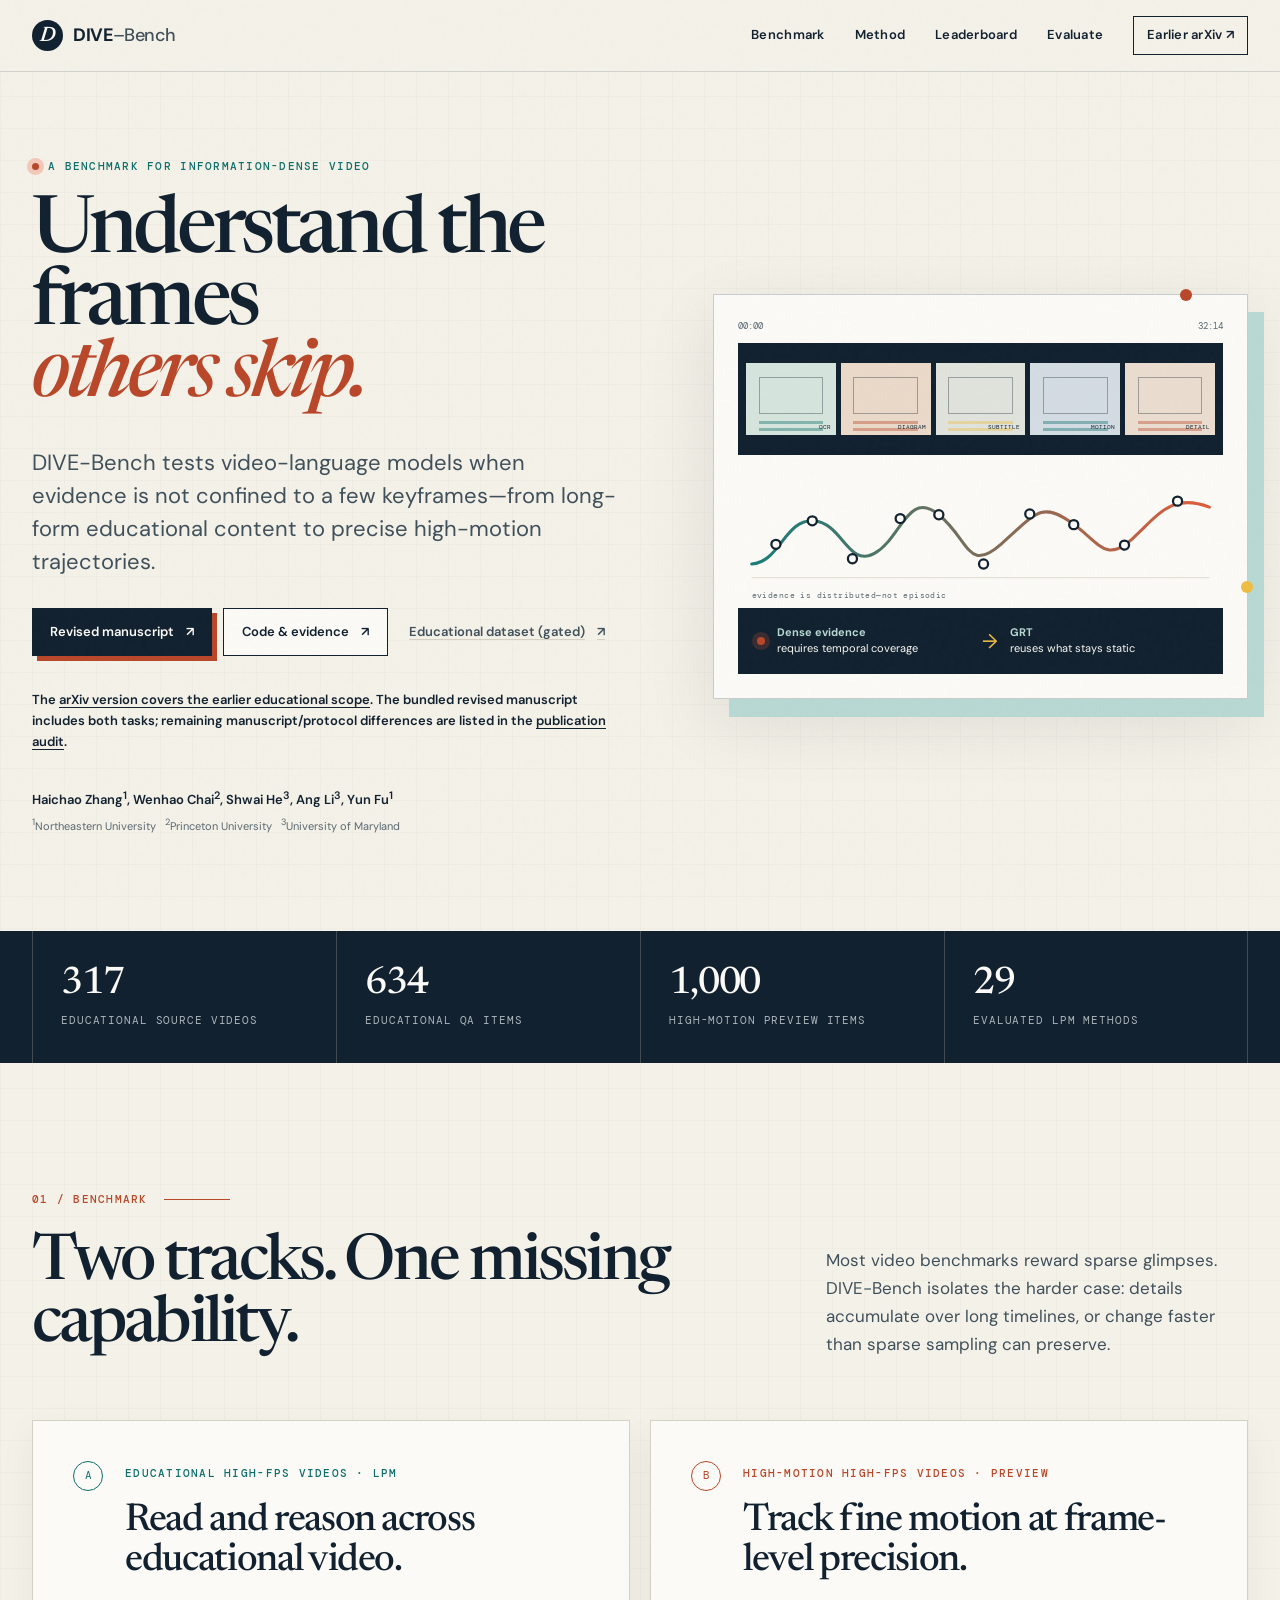
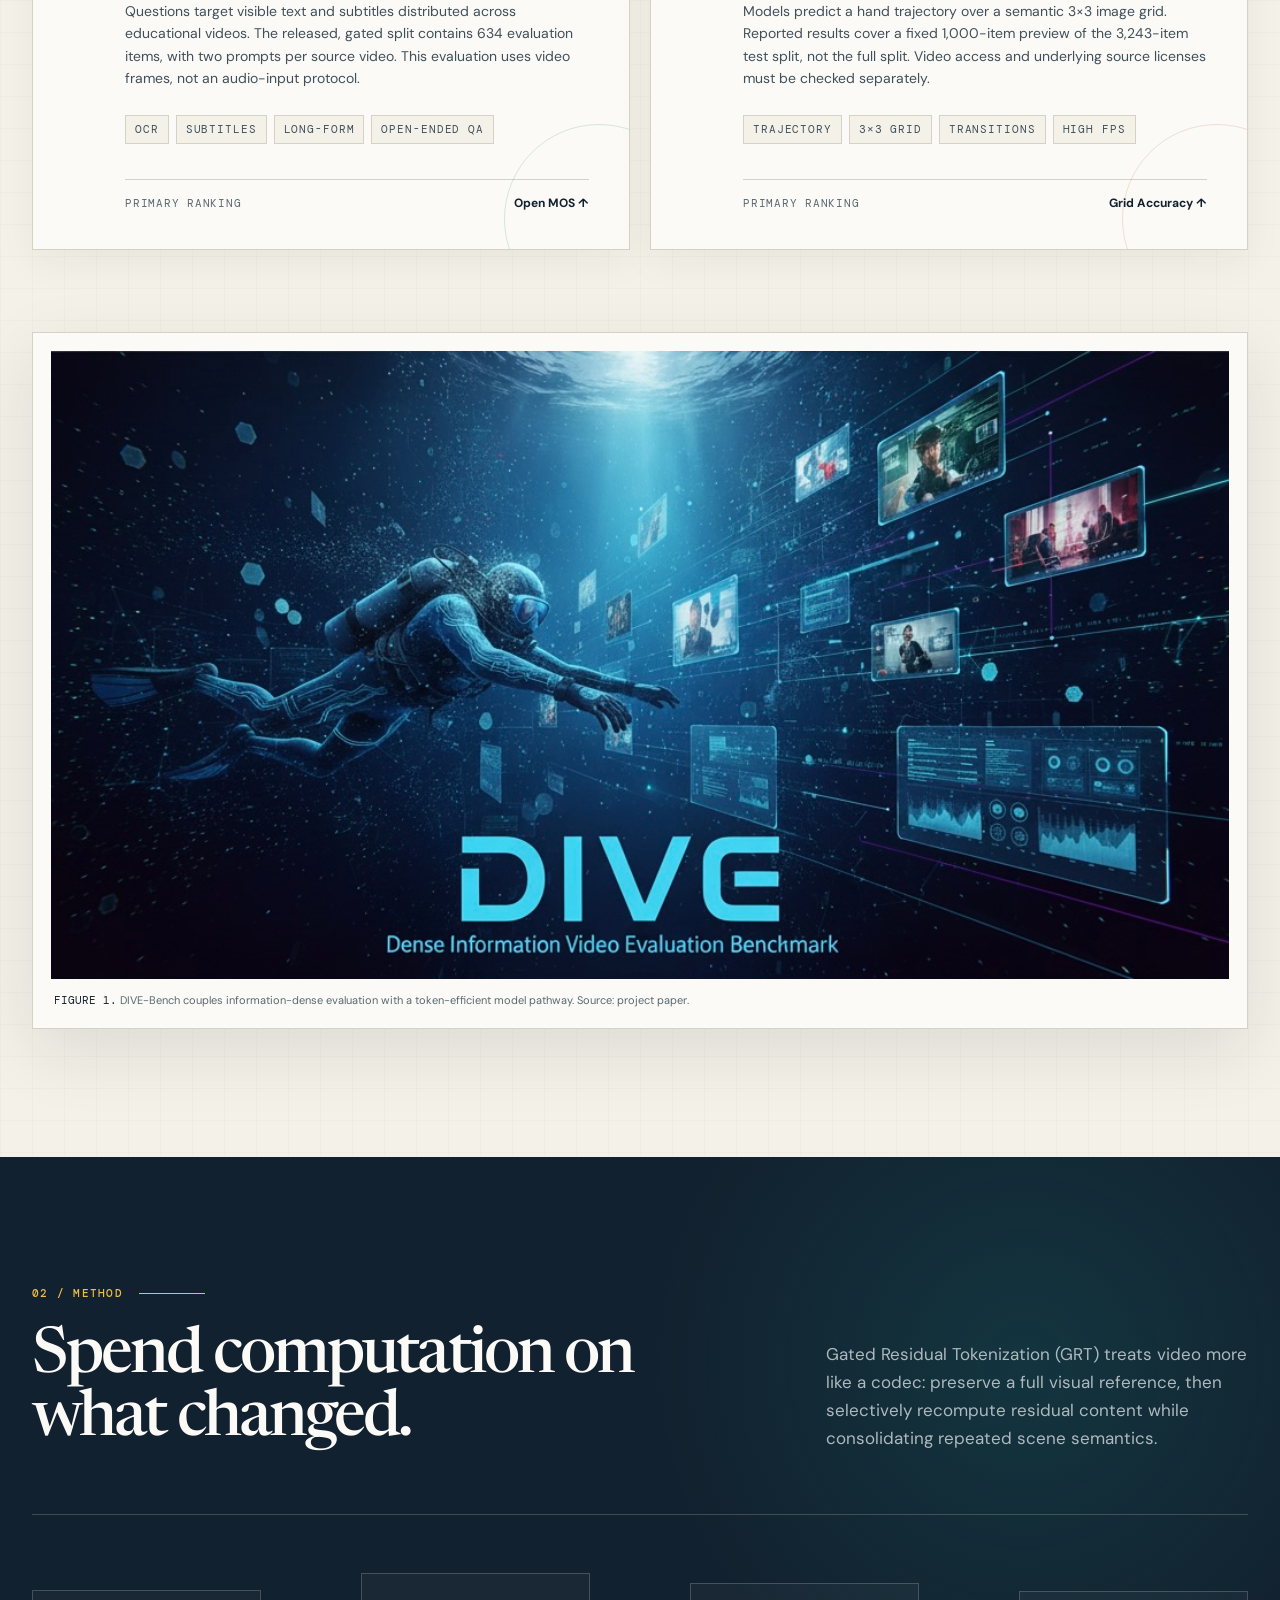
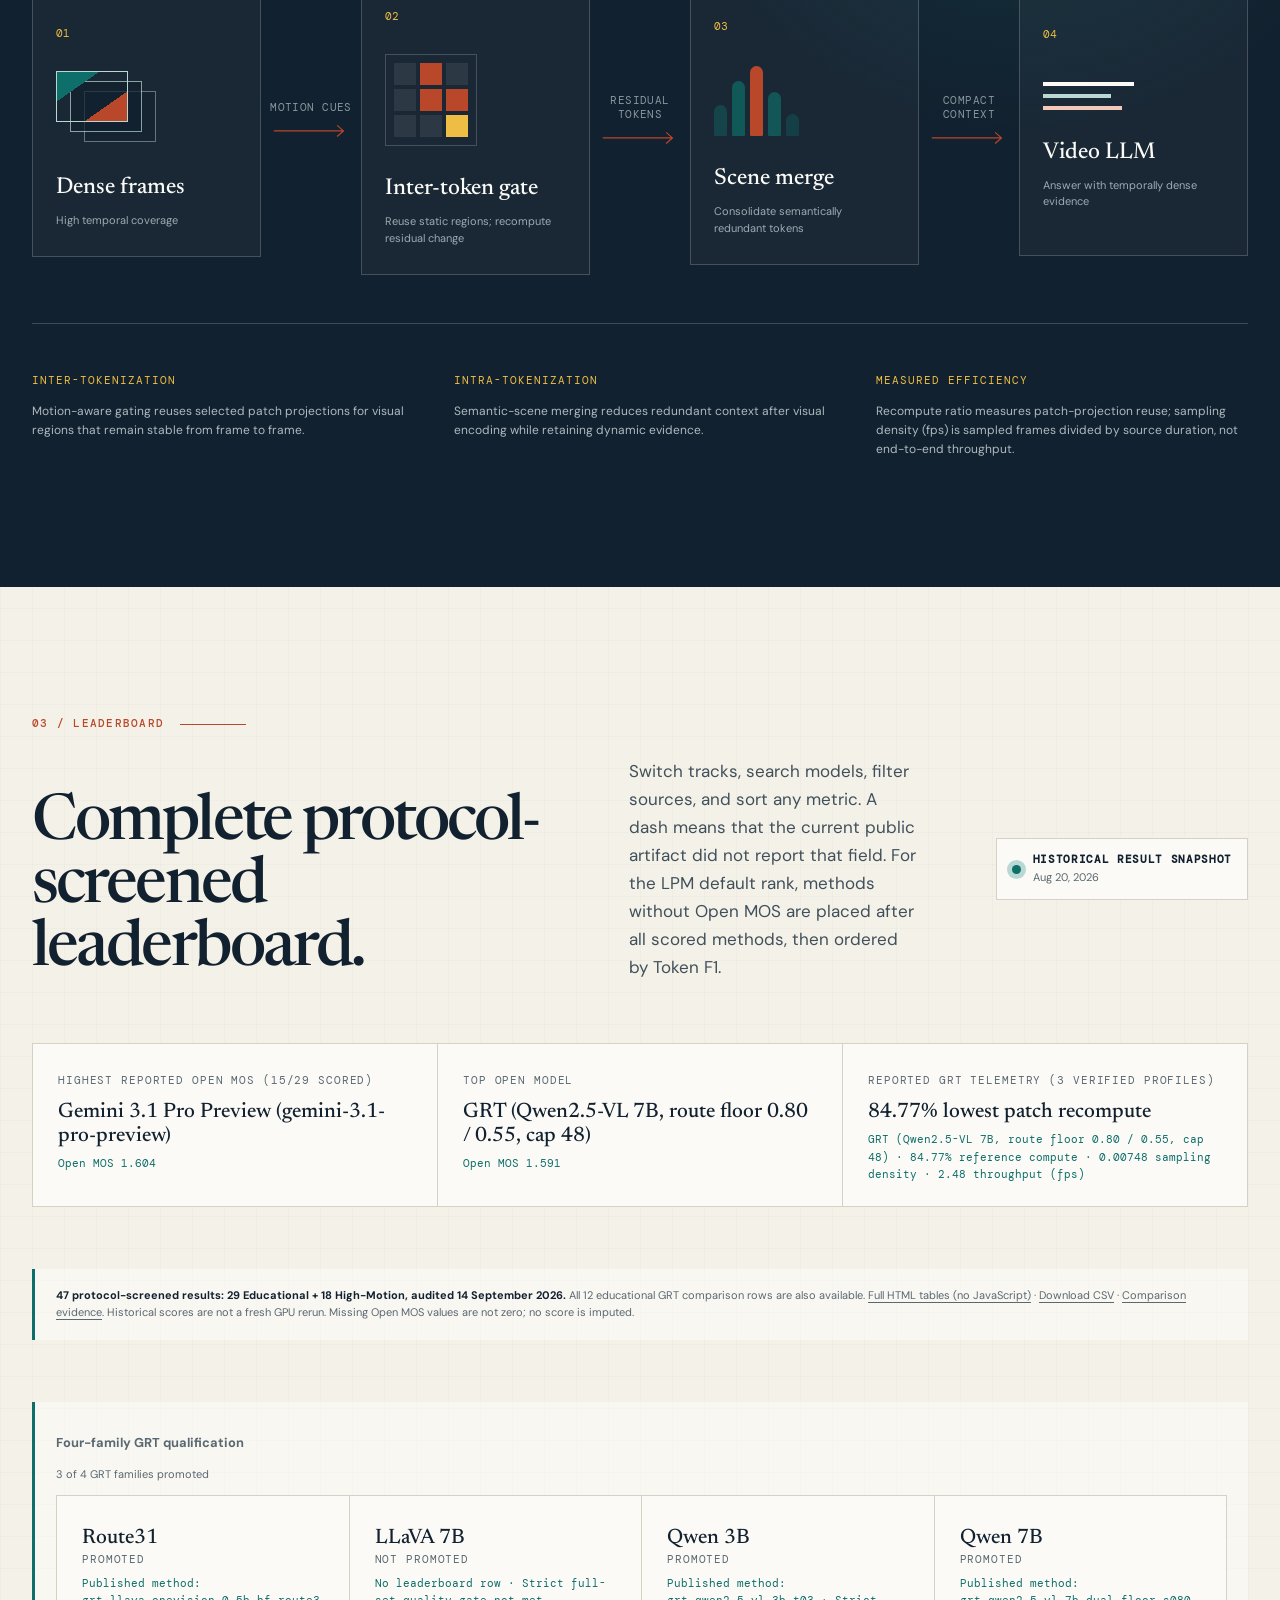
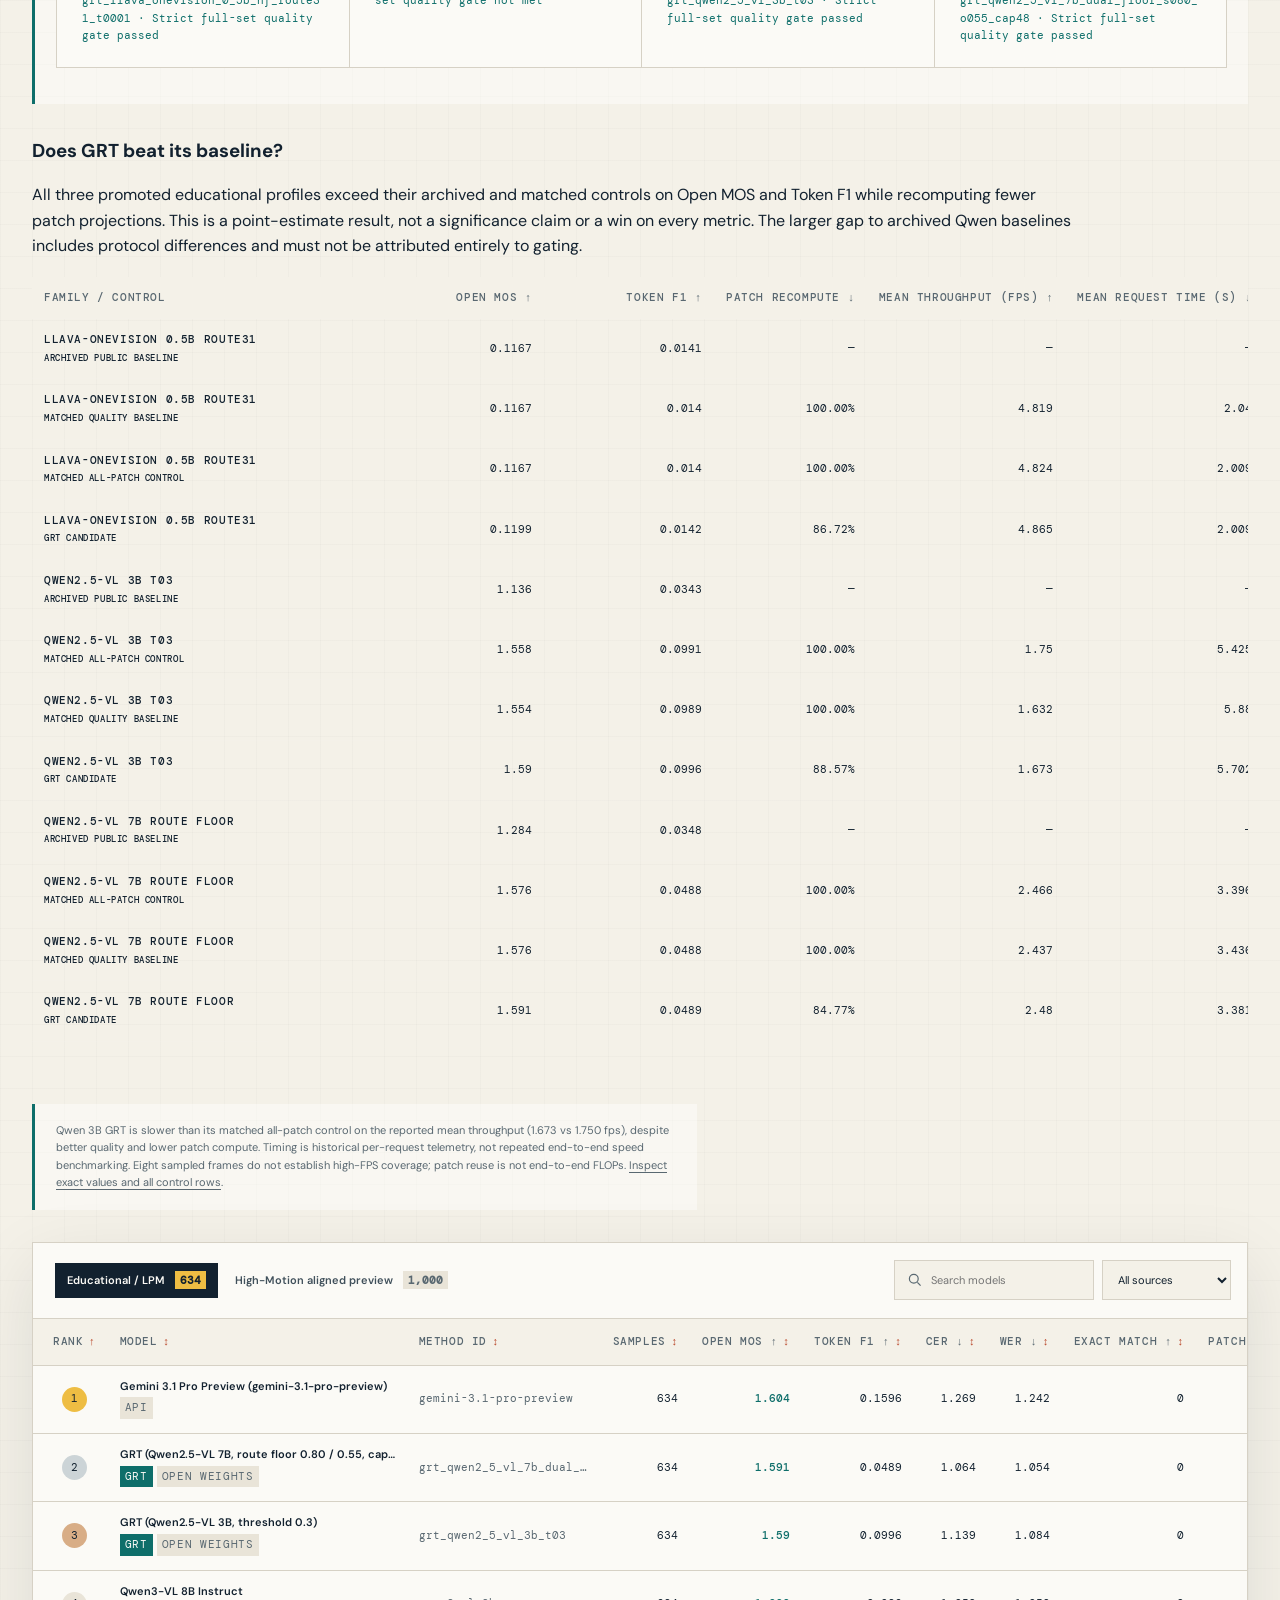
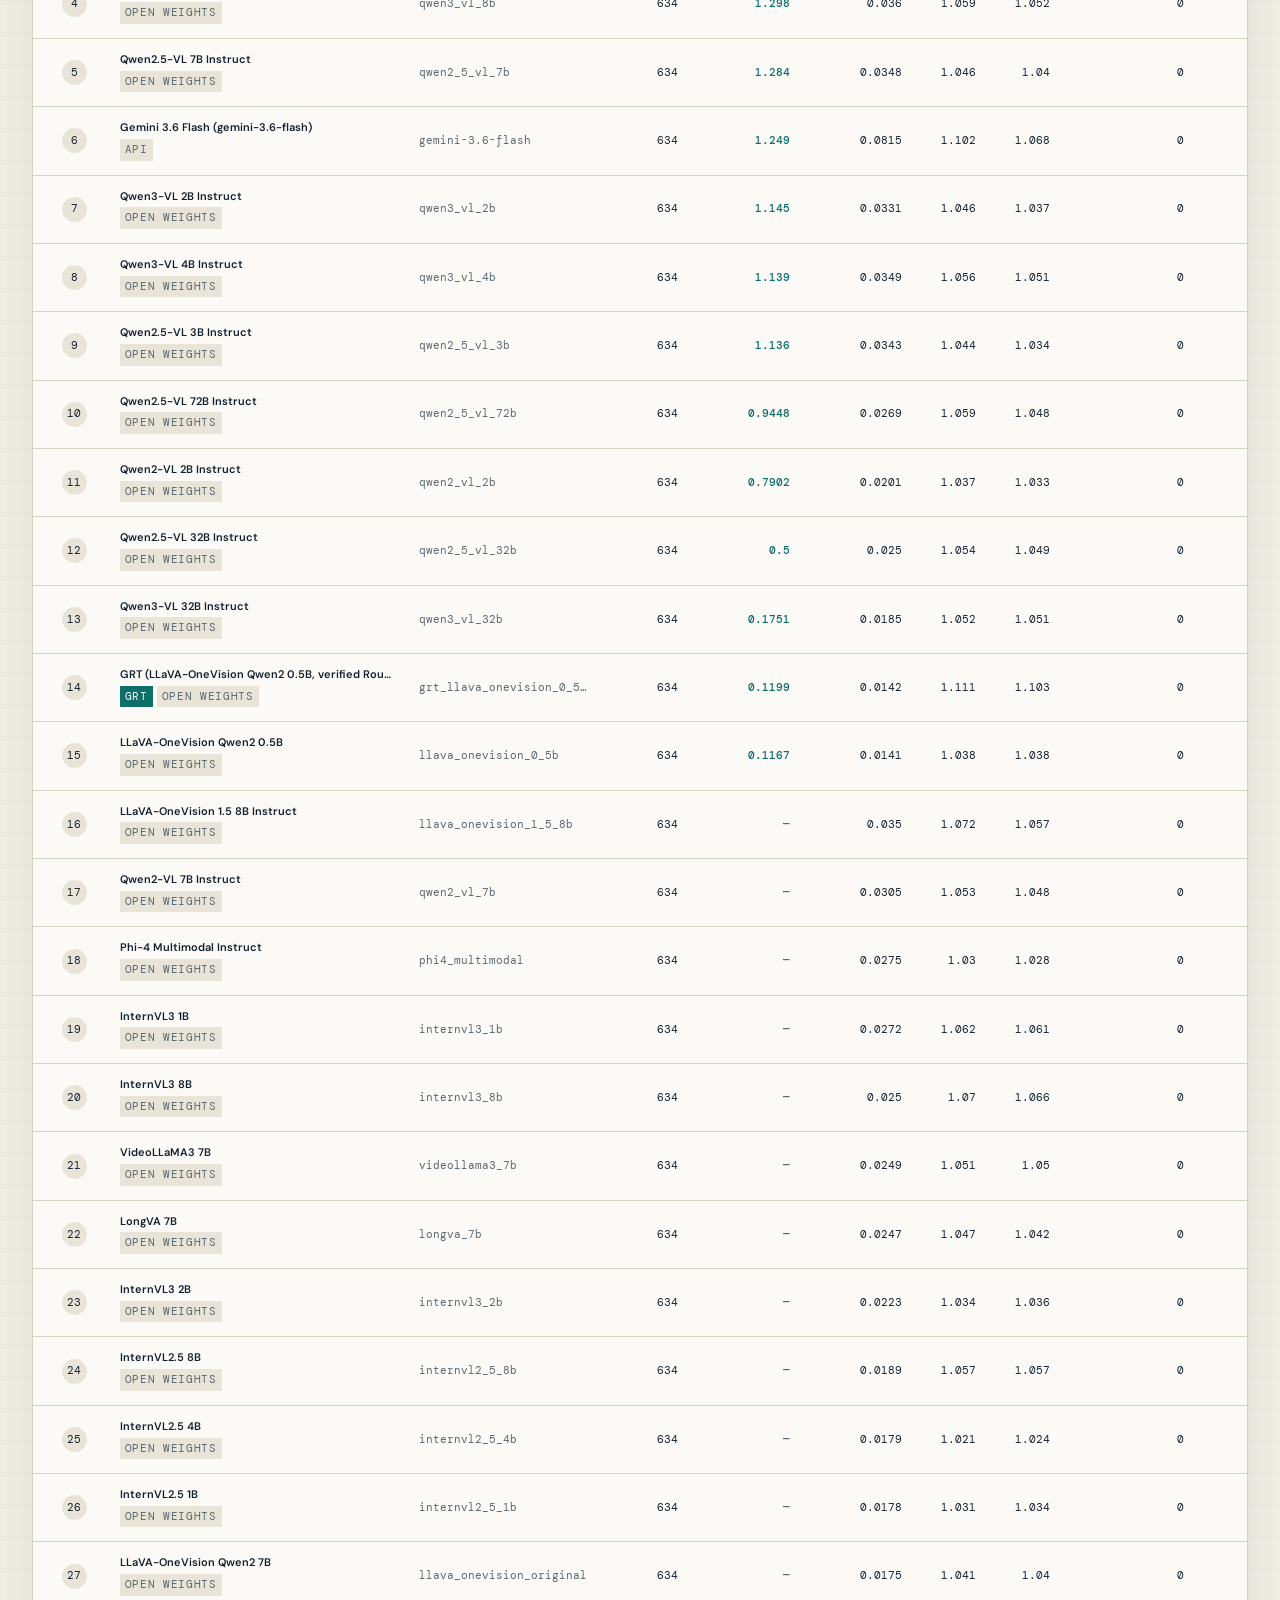
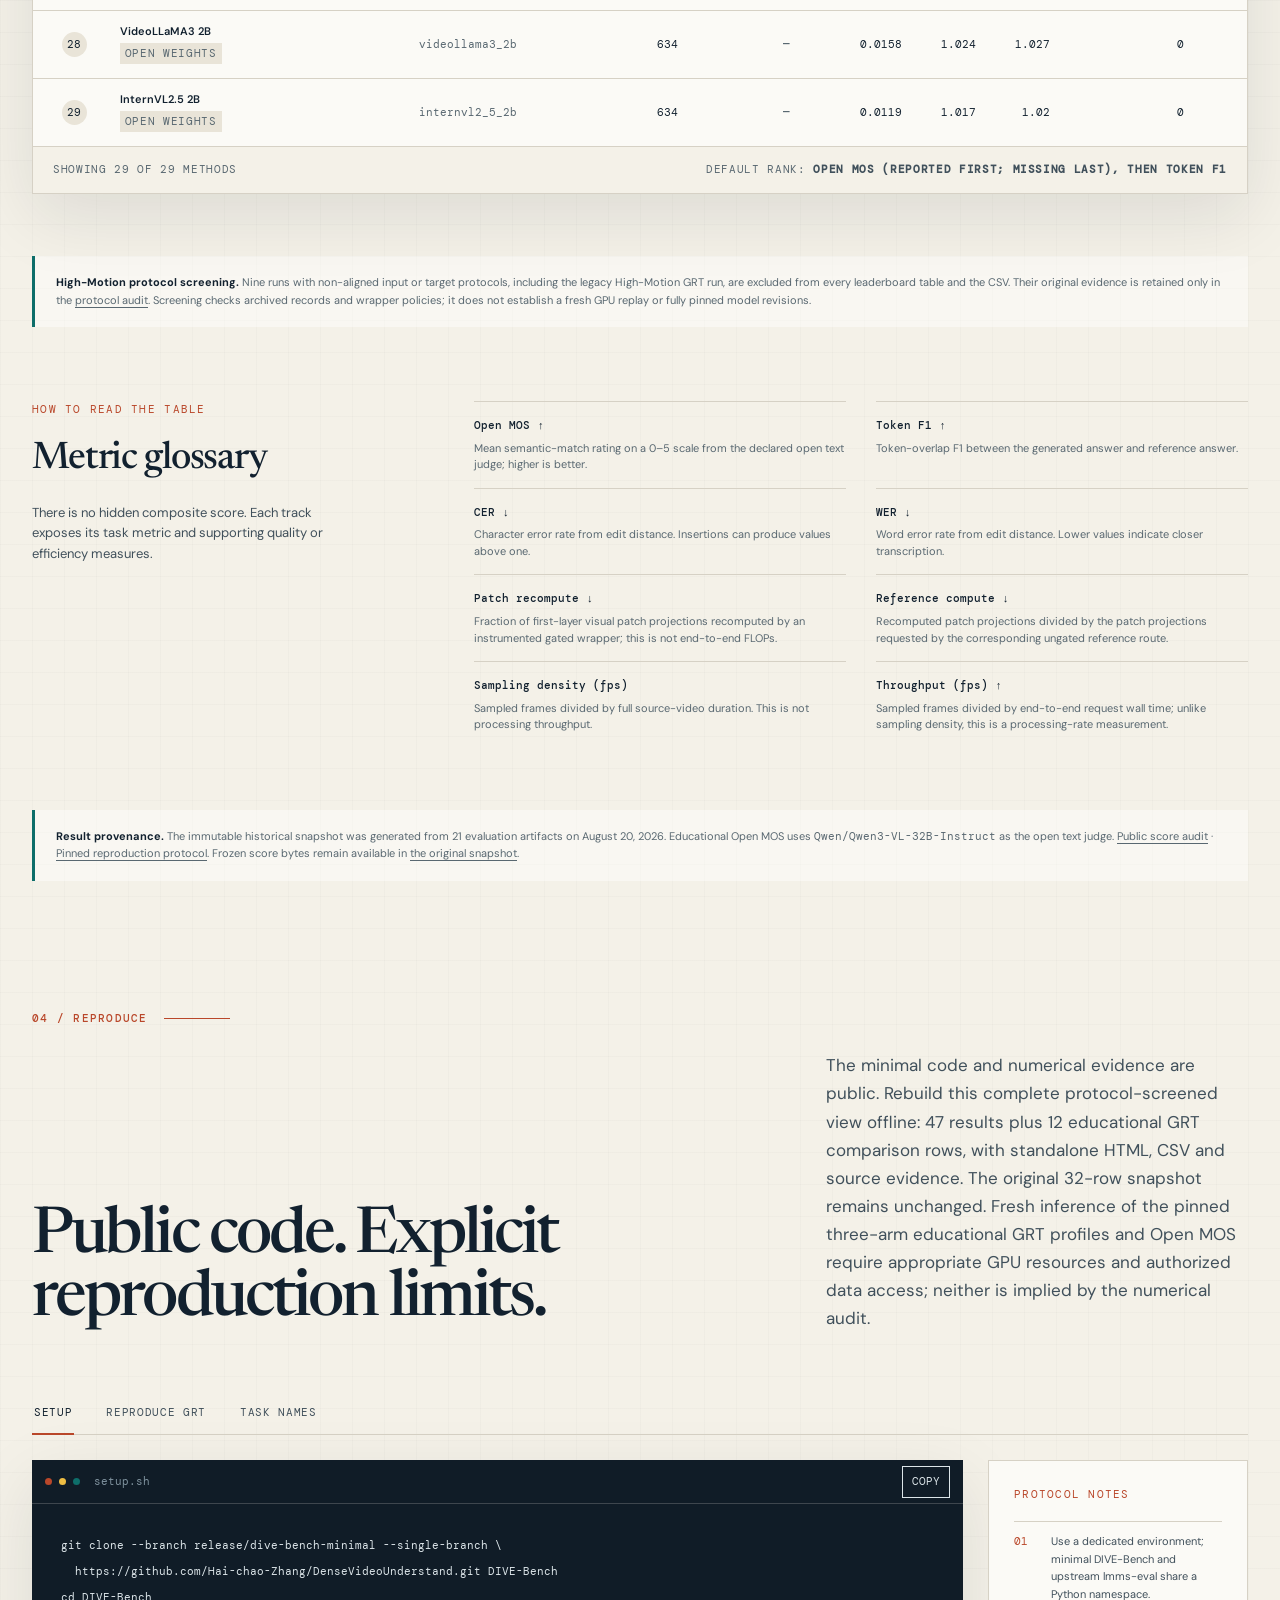
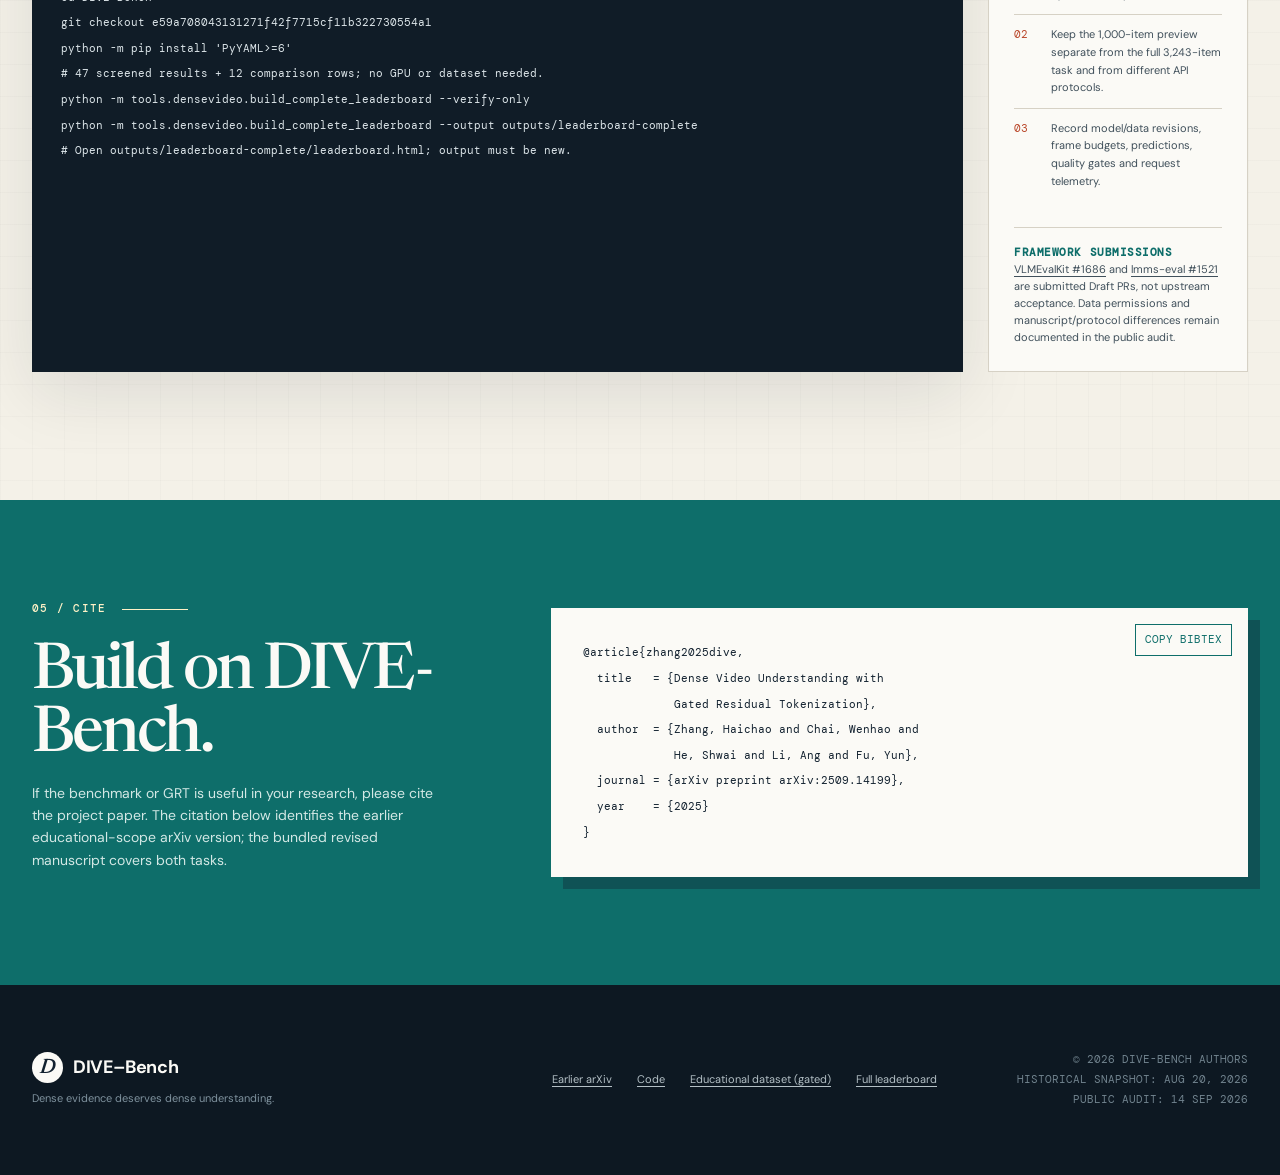
==== index.html @ 269e1c68 "Pin public setup instructions to the MOS status fix" ====
<!DOCTYPE html>
<html lang="en">
<head>
  <meta charset="utf-8">
  <meta name="viewport" content="width=device-width, initial-scale=1">
  <title>DIVE-Bench — Codec-Style High-FPS Video Understanding</title>
  <meta name="description" content="DIVE-Bench evaluates dense educational and high-motion video understanding. Explore the benchmark, Gated Residual Tokenization, and public leaderboards.">
  <meta name="theme-color" content="#f4f1e8">
  <meta property="og:title" content="DIVE-Bench — Dense Video Understanding">
  <meta property="og:description" content="Two complementary tracks for dense, high-FPS video reasoning, with an inspectable public result snapshot.">
  <meta property="og:type" content="website">
  <meta property="og:url" content="https://www.zhanghaichao.xyz/DenseVideoUnderstand/">
  <meta property="og:image" content="https://www.zhanghaichao.xyz/DenseVideoUnderstand/assets/DIVE.jpeg">
  <link rel="canonical" href="https://www.zhanghaichao.xyz/DenseVideoUnderstand/">
  <link rel="preconnect" href="https://fonts.googleapis.com">
  <link rel="preconnect" href="https://fonts.gstatic.com" crossorigin>
  <link href="https://fonts.googleapis.com/css2?family=DM+Mono:wght@400;500&amp;family=DM+Sans:wght@400;500;600;700&amp;family=Newsreader:opsz,wght@6..72,500;6..72,600&amp;display=swap" rel="stylesheet">
  <link rel="icon" href="data:image/svg+xml,%3Csvg xmlns='http://www.w3.org/2000/svg' viewBox='0 0 100 100'%3E%3Crect rx='20' width='100' height='100' fill='%2312212f'/%3E%3Cpath d='M20 64V29h25c20 0 33 12 33 35S65 91 45 91H20V64zm18 11h7c10 0 15-3 15-13 0-12-6-17-16-17h-6v30z' fill='%23f4f1e8'/%3E%3Ccircle cx='78' cy='23' r='9' fill='%23df5d3b'/%3E%3C/svg%3E">
  <link rel="stylesheet" href="styles.css?v=20260914-mos-status">
</head>
<body>
  <a class="skip-link" href="#main-content">Skip to content</a>

  <header class="site-header" id="top">
    <a class="brand" href="#top" aria-label="DIVE-Bench home">
      <span class="brand-mark" aria-hidden="true">D</span>
      <span>DIVE<span class="brand-light">–Bench</span></span>
    </a>
    <button class="nav-toggle" type="button" aria-expanded="false" aria-controls="site-nav">
      <span class="sr-only">Toggle navigation</span>
      <span></span><span></span>
    </button>
    <nav class="site-nav" id="site-nav" aria-label="Primary navigation">
      <a href="#benchmark">Benchmark</a>
      <a href="#method">Method</a>
      <a href="#leaderboard">Leaderboard</a>
      <a href="#evaluate">Evaluate</a>
      <a class="nav-paper" href="https://arxiv.org/abs/2509.14199" title="Earlier educational-scope arXiv version">Earlier arXiv <span aria-hidden="true">↗</span></a>
    </nav>
  </header>

  <main id="main-content">
    <section class="hero section-shell" aria-labelledby="hero-title">
      <div class="hero-copy reveal">
        <div class="eyebrow"><span class="eyebrow-dot"></span> A benchmark for information-dense video</div>
        <h1 id="hero-title">Understand the frames<br><em>others skip.</em></h1>
        <p class="hero-lead">DIVE-Bench tests video-language models when evidence is not confined to a few keyframes—from long-form educational content to precise high-motion trajectories.</p>
        <div class="hero-actions" role="group" aria-label="Project resources">
          <a class="button button-primary" href="https://github.com/Hai-chao-Zhang/DenseVideoUnderstand/blob/2a79fcce2707b1eb74648a5ed135c469b17eb4e1/paper/ECCV_Dense_Video_Understanding.pdf">Revised manuscript <span aria-hidden="true">↗</span></a>
          <a class="button button-secondary" href="https://github.com/Hai-chao-Zhang/DenseVideoUnderstand/tree/release/dive-bench-minimal">Code &amp; evidence <span aria-hidden="true">↗</span></a>
          <a class="button button-text" href="https://huggingface.co/datasets/haichaozhang/DenseVideoEvaluation">Educational dataset (gated) <span aria-hidden="true">↗</span></a>
        </div>
        <p class="hero-meta">The <a href="https://arxiv.org/abs/2509.14199">arXiv version covers the earlier educational scope</a>. The bundled revised manuscript includes both tasks; remaining manuscript/protocol differences are listed in the <a href="https://github.com/Hai-chao-Zhang/DenseVideoUnderstand/blob/release/dive-bench-minimal/docs/PUBLICATION_AUDIT.md">publication audit</a>.</p>
        <p class="hero-meta">Haichao Zhang<sup>1</sup>, Wenhao Chai<sup>2</sup>, Shwai He<sup>3</sup>, Ang Li<sup>3</sup>, Yun Fu<sup>1</sup></p>
        <p class="affiliations"><sup>1</sup>Northeastern University &nbsp; <sup>2</sup>Princeton University &nbsp; <sup>3</sup>University of Maryland</p>
      </div>

      <div class="hero-visual reveal" role="group" aria-label="Dense video sampling illustration">
        <div class="visual-label"><span>00:00</span><span>32:14</span></div>
        <div class="filmstrip" aria-hidden="true">
          <div class="frame frame-a"><span>OCR</span></div>
          <div class="frame frame-b"><span>diagram</span></div>
          <div class="frame frame-c"><span>subtitle</span></div>
          <div class="frame frame-d"><span>motion</span></div>
          <div class="frame frame-e"><span>detail</span></div>
        </div>
        <svg class="sampling-curve" viewBox="0 0 640 190" role="img" aria-labelledby="curve-title curve-desc">
          <title id="curve-title">Dense evidence over time</title>
          <desc id="curve-desc">A signal varies across a long timeline, with sampling markers retaining evidence throughout the video.</desc>
          <defs>
            <linearGradient id="signal" x1="0" y1="0" x2="1" y2="0">
              <stop offset="0" stop-color="#177d78"/>
              <stop offset="1" stop-color="#df5d3b"/>
            </linearGradient>
          </defs>
          <line x1="18" y1="150" x2="622" y2="150" class="curve-axis"/>
          <path d="M18 132 C55 130 62 72 100 75 S145 137 180 118 S224 33 265 67 S303 145 348 105 S400 50 438 76 S484 132 520 99 S572 38 622 57" class="curve-line"/>
          <g class="sample-points">
            <circle cx="50" cy="106" r="6"/><circle cx="98" cy="75" r="6"/><circle cx="151" cy="125" r="6"/><circle cx="214" cy="72" r="6"/><circle cx="265" cy="67" r="6"/><circle cx="324" cy="132" r="6"/><circle cx="385" cy="66" r="6"/><circle cx="443" cy="80" r="6"/><circle cx="510" cy="107" r="6"/><circle cx="580" cy="49" r="6"/>
          </g>
          <text x="18" y="177">evidence is distributed—not episodic</text>
        </svg>
        <div class="visual-note">
          <span class="pulse" aria-hidden="true"></span>
          <span><strong>Dense evidence</strong><br>requires temporal coverage</span>
          <span class="visual-arrow" aria-hidden="true">→</span>
          <span><strong>GRT</strong><br>reuses what stays static</span>
        </div>
      </div>
    </section>

    <section class="stat-band" aria-label="Benchmark at a glance">
      <div class="stat-band-inner">
        <div class="stat"><strong>317</strong><span>educational source videos</span></div>
        <div class="stat"><strong>634</strong><span>educational QA items</span></div>
        <div class="stat"><strong>1,000</strong><span>high-motion preview items</span></div>
        <div class="stat"><strong id="lpm-method-count">—</strong><span>evaluated LPM methods</span></div>
      </div>
    </section>

    <section class="section-shell benchmark-section" id="benchmark" aria-labelledby="benchmark-title">
      <div class="section-kicker">01 / Benchmark</div>
      <div class="section-heading reveal">
        <h2 id="benchmark-title">Two tracks. One missing capability.</h2>
        <p>Most video benchmarks reward sparse glimpses. DIVE-Bench isolates the harder case: details accumulate over long timelines, or change faster than sparse sampling can preserve.</p>
      </div>

      <div class="track-grid">
        <article class="track-card track-lpm reveal">
          <div class="track-index">A</div>
          <div>
            <p class="track-label">Educational High-FPS Videos · LPM</p>
            <h3>Read and reason across educational video.</h3>
            <p>Questions target visible text and subtitles distributed across educational videos. The released, gated split contains 634 evaluation items, with two prompts per source video. This evaluation uses video frames, not an audio-input protocol.</p>
            <ul class="tag-list">
              <li>OCR</li><li>Subtitles</li><li>Long-form</li><li>Open-ended QA</li>
            </ul>
          </div>
          <div class="track-metric"><span>Primary ranking</span><strong>Open MOS ↑</strong></div>
        </article>

        <article class="track-card track-motion reveal">
          <div class="track-index">B</div>
          <div>
            <p class="track-label">High-Motion High-FPS Videos · preview</p>
            <h3>Track fine motion at frame-level precision.</h3>
            <p>Models predict a hand trajectory over a semantic 3×3 image grid. Reported results cover a fixed 1,000-item preview of the 3,243-item test split, not the full split. Video access and underlying source licenses must be checked separately.</p>
            <ul class="tag-list">
              <li>Trajectory</li><li>3×3 grid</li><li>Transitions</li><li>High FPS</li>
            </ul>
          </div>
          <div class="track-metric"><span>Primary ranking</span><strong>Grid Accuracy ↑</strong></div>
        </article>
      </div>

      <figure class="benchmark-figure reveal">
        <img src="assets/DIVE.jpeg" alt="DIVE-Bench overview showing dense video question answering and Gated Residual Tokenization">
        <figcaption><span>Figure 1.</span> DIVE-Bench couples information-dense evaluation with a token-efficient model pathway. Source: project paper.</figcaption>
      </figure>
    </section>

    <section class="method-section" id="method" aria-labelledby="method-title">
      <div class="section-shell">
        <div class="section-kicker section-kicker-light">02 / Method</div>
        <div class="section-heading section-heading-light reveal">
          <h2 id="method-title">Spend computation on what changed.</h2>
          <p>Gated Residual Tokenization (GRT) treats video more like a codec: preserve a full visual reference, then selectively recompute residual content while consolidating repeated scene semantics.</p>
        </div>

        <div class="pipeline reveal" role="img" aria-label="GRT pipeline: video frames enter a motion-compensated gate, changed regions are tokenized, semantically redundant scene tokens are merged, and tokens are passed to a vision-language model">
          <div class="pipeline-node pipeline-input">
            <span class="node-number">01</span>
            <div class="mini-frames" aria-hidden="true"><i></i><i></i><i></i></div>
            <h3>Dense frames</h3>
            <p>High temporal coverage</p>
          </div>
          <div class="pipeline-link"><span>motion cues</span><svg viewBox="0 0 96 20" aria-hidden="true"><path d="M1 10h88m-8-7 8 7-8 7"/></svg></div>
          <div class="pipeline-node pipeline-gate">
            <span class="node-number">02</span>
            <div class="gate-grid" aria-hidden="true"><i></i><i></i><i></i><i></i><i></i><i></i><i></i><i></i><i></i></div>
            <h3>Inter-token gate</h3>
            <p>Reuse static regions; recompute residual change</p>
          </div>
          <div class="pipeline-link"><span>residual tokens</span><svg viewBox="0 0 96 20" aria-hidden="true"><path d="M1 10h88m-8-7 8 7-8 7"/></svg></div>
          <div class="pipeline-node pipeline-merge">
            <span class="node-number">03</span>
            <div class="token-stack" aria-hidden="true"><i></i><i></i><i></i><i></i><i></i></div>
            <h3>Scene merge</h3>
            <p>Consolidate semantically redundant tokens</p>
          </div>
          <div class="pipeline-link"><span>compact context</span><svg viewBox="0 0 96 20" aria-hidden="true"><path d="M1 10h88m-8-7 8 7-8 7"/></svg></div>
          <div class="pipeline-node pipeline-output">
            <span class="node-number">04</span>
            <div class="answer-lines" aria-hidden="true"><i></i><i></i><i></i></div>
            <h3>Video LLM</h3>
            <p>Answer with temporally dense evidence</p>
          </div>
        </div>

        <div class="method-notes">
          <div><span>Inter-tokenization</span><p>Motion-aware gating reuses selected patch projections for visual regions that remain stable from frame to frame.</p></div>
          <div><span>Intra-tokenization</span><p>Semantic-scene merging reduces redundant context after visual encoding while retaining dynamic evidence.</p></div>
          <div><span>Measured efficiency</span><p>Recompute ratio measures patch-projection reuse; sampling density (fps) is sampled frames divided by source duration, not end-to-end throughput.</p></div>
        </div>
      </div>
    </section>

    <section class="section-shell leaderboard-section" id="leaderboard" aria-labelledby="leaderboard-title">
      <div class="section-kicker">03 / Leaderboard</div>
      <div class="section-heading leaderboard-heading reveal">
        <div>
          <h2 id="leaderboard-title">Complete protocol-screened leaderboard.</h2>
          <p>Switch tracks, search models, filter sources, and sort any metric. A dash means that the current public artifact did not report that field. For the LPM default rank, methods without Open MOS are placed after all scored methods, then ordered by Token F1.</p>
        </div>
        <div class="snapshot">
          <span class="snapshot-dot" aria-hidden="true"></span>
          <div><strong>Historical result snapshot</strong><span id="snapshot-date">20 Aug 2026</span></div>
        </div>
      </div>

      <div class="leader-summary" id="leader-summary" aria-live="polite"></div>

      <p class="provenance-note"><strong>47 protocol-screened results: 29 Educational + 18 High-Motion, audited 14 September 2026.</strong> All 12 educational GRT comparison rows are also available. <a href="leaderboard.html">Full HTML tables (no JavaScript)</a> · <a href="data/leaderboard-complete.csv" download>Download CSV</a> · <a href="data/public-audit.json">Comparison evidence</a>. Historical scores are not a fresh GPU rerun. Missing Open MOS values are not zero; no score is imputed.</p>

      <section class="provenance-note" id="grt-family-qualification" aria-labelledby="grt-family-qualification-title" hidden>
        <h3 id="grt-family-qualification-title">Four-family GRT qualification</h3>
        <p id="grt-family-qualification-count" aria-live="polite">—</p>
        <ul class="leader-summary" id="grt-family-qualification-list" aria-label="GRT family qualification results"></ul>
      </section>

      <section class="grt-comparison" aria-labelledby="grt-comparison-title">
        <h3 id="grt-comparison-title">Does GRT beat its baseline?</h3>
        <p>All three promoted educational profiles exceed their archived and matched controls on Open MOS and Token F1 while recomputing fewer patch projections. This is a point-estimate result, not a significance claim or a win on every metric. The larger gap to archived Qwen baselines includes protocol differences and must not be attributed entirely to gating.</p>
        <div class="table-scroll" role="region" tabindex="0" aria-label="GRT matched-control comparison">
          <table id="grt-comparison-table"><caption>634 educational items per method, eight sampled frames; all controls shown</caption><thead><tr><th scope="col">Family / control</th><th scope="col">Open MOS ↑</th><th scope="col">Token F1 ↑</th><th scope="col">Patch recompute ↓</th><th scope="col">Mean throughput (fps) ↑</th><th scope="col">Mean request time (s) ↓</th></tr></thead><tbody id="grt-comparison-body"></tbody></table>
        </div>
        <p class="provenance-note">Qwen 3B GRT is slower than its matched all-patch control on the reported mean throughput (1.673 vs 1.750 fps), despite better quality and lower patch compute. Timing is historical per-request telemetry, not repeated end-to-end speed benchmarking. Eight sampled frames do not establish high-FPS coverage; patch reuse is not end-to-end FLOPs. <a href="leaderboard.html#grt-controls">Inspect exact values and all control rows</a>.</p>
      </section>

      <div class="leaderboard-panel reveal">
        <div class="leaderboard-toolbar">
          <div class="track-tabs" role="group" aria-label="Leaderboard track">
            <button id="tab-lpm" class="track-tab is-active" type="button" aria-pressed="true" data-track="lpm">Educational / LPM <span>634</span></button>
            <button id="tab-highmotion" class="track-tab" type="button" aria-pressed="false" data-track="highmotion">High-Motion aligned preview <span>1,000</span></button>
          </div>
          <div class="leaderboard-filters">
            <label class="search-field">
              <span class="sr-only">Search model or method</span>
              <svg viewBox="0 0 20 20" aria-hidden="true"><circle cx="8.5" cy="8.5" r="5.5"></circle><path d="m13 13 4 4"></path></svg>
              <input id="model-search" type="search" placeholder="Search models" autocomplete="off">
            </label>
            <label class="source-field">
              <span class="sr-only">Filter by source</span>
              <select id="source-filter">
                <option value="all">All sources</option>
                <option value="open">Open models</option>
                <option value="gemini">Gemini API</option>
              </select>
            </label>
          </div>
        </div>

        <div class="table-scroll" role="region" tabindex="0" aria-label="Scrollable leaderboard table">
          <table id="leaderboard-table">
            <caption id="leaderboard-caption">DIVE-Bench Educational High-FPS Videos leaderboard</caption>
            <thead></thead>
            <tbody></tbody>
          </table>
        </div>
        <div class="table-footer">
          <p id="table-count">Showing — methods</p>
          <p>Default rank: <strong id="ranking-rule">Open MOS (reported first; missing last), then Token F1</strong></p>
        </div>
      </div>
      <noscript><p>The interactive table requires JavaScript. <a href="leaderboard.html">The complete leaderboard and all GRT controls are also available as plain HTML.</a></p></noscript>
      <p class="provenance-note"><strong>High-Motion protocol screening.</strong> Nine runs with non-aligned input or target protocols, including the legacy High-Motion GRT run, are excluded from every leaderboard table and the CSV. Their original evidence is retained only in the <a href="data/highmotion-audit.json">protocol audit</a>. Screening checks archived records and wrapper policies; it does not establish a fresh GPU replay or fully pinned model revisions.</p>

      <section class="metric-glossary" aria-labelledby="glossary-title">
        <div class="glossary-intro">
          <p class="mini-label">How to read the table</p>
          <h3 id="glossary-title">Metric glossary</h3>
          <p>There is no hidden composite score. Each track exposes its task metric and supporting quality or efficiency measures.</p>
        </div>
        <dl id="metric-definitions"></dl>
      </section>

      <p class="provenance-note"><strong>Result provenance.</strong> The immutable historical snapshot was generated from <span id="source-artifact-count">21</span> evaluation artifacts on <span id="snapshot-date-long">20 August 2026</span>. Educational Open MOS uses <code id="open-mos-judge">Qwen/Qwen3-VL-32B-Instruct</code> as the open text judge. <a href="https://github.com/Hai-chao-Zhang/DenseVideoUnderstand/blob/release/dive-bench-minimal/docs/PUBLICATION_AUDIT.md">Public score audit</a> · <a href="https://github.com/Hai-chao-Zhang/DenseVideoUnderstand/blob/release/dive-bench-minimal/docs/REPRODUCTION.md">Pinned reproduction protocol</a>. Frozen score bytes remain available in <a href="data/leaderboard.js">the original snapshot</a>.</p>
    </section>

    <section class="section-shell evaluate-section" id="evaluate" aria-labelledby="evaluate-title">
      <div class="section-kicker">04 / Reproduce</div>
      <div class="section-heading reveal">
        <h2 id="evaluate-title">Public code. Explicit reproduction limits.</h2>
        <p>The minimal code and numerical evidence are public. Rebuild this complete protocol-screened view offline: 47 results plus 12 educational GRT comparison rows, with standalone HTML, CSV and source evidence. The original 32-row snapshot remains unchanged. Fresh inference of the pinned three-arm educational GRT profiles and Open MOS require appropriate GPU resources and authorized data access; neither is implied by the numerical audit.</p>
      </div>

      <div class="code-layout reveal">
        <div class="code-tabs" role="tablist" aria-label="Reproduction commands">
          <button id="code-tab-setup" class="code-tab is-active" type="button" role="tab" aria-selected="true" aria-controls="code-panel" tabindex="0" data-code="setup">Setup</button>
          <button id="code-tab-lpm" class="code-tab" type="button" role="tab" aria-selected="false" aria-controls="code-panel" tabindex="-1" data-code="lpm">Reproduce GRT</button>
          <button id="code-tab-motion" class="code-tab" type="button" role="tab" aria-selected="false" aria-controls="code-panel" tabindex="-1" data-code="motion">Task names</button>
        </div>
        <div class="code-window" id="code-panel" role="tabpanel" aria-labelledby="code-tab-setup" tabindex="0">
          <div class="code-window-bar"><span></span><span></span><span></span><p id="code-filename">setup.sh</p><button class="copy-button" type="button" data-copy-target="active-code">Copy</button></div>
          <pre tabindex="0"><code id="active-code">git clone --branch release/dive-bench-minimal --single-branch \
  https://github.com/Hai-chao-Zhang/DenseVideoUnderstand.git DIVE-Bench
cd DIVE-Bench
git checkout e59a708043131271f42f7715cf11b322730554a1
python -m pip install 'PyYAML&gt;=6'
# 47 screened results + 12 comparison rows; no GPU or dataset needed.
python -m tools.densevideo.build_complete_leaderboard --verify-only
python -m tools.densevideo.build_complete_leaderboard --output outputs/leaderboard-complete
# Open outputs/leaderboard-complete/leaderboard.html; output must be new.</code></pre>
        </div>
        <div class="reproduce-aside">
          <p class="mini-label">Protocol notes</p>
          <ol>
            <li><span>01</span> Use a dedicated environment; minimal DIVE-Bench and upstream lmms-eval share a Python namespace.</li>
            <li><span>02</span> Keep the 1,000-item preview separate from the full 3,243-item task and from different API protocols.</li>
            <li><span>03</span> Record model/data revisions, frame budgets, predictions, quality gates and request telemetry.</li>
          </ol>
          <p class="release-notice"><strong>Framework submissions</strong><br><a href="https://github.com/open-compass/VLMEvalKit/pull/1686">VLMEvalKit #1686</a> and <a href="https://github.com/EvolvingLMMs-Lab/lmms-eval/pull/1521">lmms-eval #1521</a> are submitted Draft PRs, not upstream acceptance. Data permissions and manuscript/protocol differences remain documented in the public audit.</p>
        </div>
      </div>
    </section>

    <section class="citation-section" id="citation" aria-labelledby="citation-title">
      <div class="section-shell citation-layout">
        <div>
          <div class="section-kicker section-kicker-light">05 / Cite</div>
          <h2 id="citation-title">Build on DIVE-Bench.</h2>
          <p>If the benchmark or GRT is useful in your research, please cite the project paper. The citation below identifies the earlier educational-scope arXiv version; the bundled revised manuscript covers both tasks.</p>
        </div>
        <div class="bibtex-card">
          <button class="copy-button copy-bibtex" type="button" data-copy-target="bibtex-code">Copy BibTeX</button>
          <pre tabindex="0"><code id="bibtex-code">@article{zhang2025dive,
  title   = {Dense Video Understanding with
             Gated Residual Tokenization},
  author  = {Zhang, Haichao and Chai, Wenhao and
             He, Shwai and Li, Ang and Fu, Yun},
  journal = {arXiv preprint arXiv:2509.14199},
  year    = {2025}
}</code></pre>
        </div>
      </div>
    </section>
  </main>

  <footer class="site-footer">
    <div class="section-shell footer-inner">
      <div><a class="brand footer-brand" href="#top"><span class="brand-mark" aria-hidden="true">D</span><span>DIVE–Bench</span></a><p>Dense evidence deserves dense understanding.</p></div>
      <div class="footer-links"><a href="https://arxiv.org/abs/2509.14199">Earlier arXiv</a><a href="https://github.com/Hai-chao-Zhang/DenseVideoUnderstand/tree/release/dive-bench-minimal">Code</a><a href="https://huggingface.co/datasets/haichaozhang/DenseVideoEvaluation">Educational dataset (gated)</a><a href="leaderboard.html">Full leaderboard</a></div>
      <p class="footer-meta">© 2026 DIVE-Bench authors<br>Historical snapshot: <span id="footer-sync-date">20 Aug 2026</span><br>Public audit: 14 Sep 2026</p>
    </div>
  </footer>

  <script src="data/leaderboard.js?v=1f1b5a79c74ff763" defer></script>
  <script src="data/public-audit.js?v=20260914-mos-status" defer></script>
  <script src="app.js?v=20260914-mos-status" defer></script>
</body>
</html>
---- styles.css ----
:root {
  --paper: #f4f1e8;
  --paper-deep: #e9e4d8;
  --paper-bright: #fbfaf6;
  --ink: #12212f;
  --ink-soft: #40505b;
  --ink-faint: #596871;
  --line: #d6d1c5;
  --line-dark: rgba(244, 241, 232, 0.2);
  --orange: #b9472a;
  --orange-soft: #f4c8b9;
  --teal: #0e6e6a;
  --teal-soft: #b8d8d3;
  --yellow: #eebd43;
  --serif: "Newsreader", Iowan Old Style, Baskerville, Georgia, serif;
  --sans: "DM Sans", Inter, system-ui, -apple-system, BlinkMacSystemFont, "Segoe UI", sans-serif;
  --mono: "DM Mono", "SFMono-Regular", Consolas, monospace;
  --shadow: 0 22px 65px rgba(22, 31, 39, 0.1);
  --radius: 3px;
  --section: min(1240px, calc(100vw - 64px));
}

*,
*::before,
*::after {
  box-sizing: border-box;
}

html {
  scroll-behavior: smooth;
  scroll-padding-top: 92px;
}

body {
  margin: 0;
  color: var(--ink);
  background:
    linear-gradient(rgba(18, 33, 47, 0.018) 1px, transparent 1px),
    linear-gradient(90deg, rgba(18, 33, 47, 0.018) 1px, transparent 1px),
    var(--paper);
  background-size: 32px 32px;
  font-family: var(--sans);
  font-size: 16px;
  line-height: 1.6;
  -webkit-font-smoothing: antialiased;
}

body::before {
  content: "";
  position: fixed;
  inset: 0;
  z-index: 1000;
  pointer-events: none;
  opacity: 0.025;
  background-image: url("data:image/svg+xml,%3Csvg viewBox='0 0 180 180' xmlns='http://www.w3.org/2000/svg'%3E%3Cfilter id='n'%3E%3CfeTurbulence type='fractalNoise' baseFrequency='.8' numOctaves='4' stitchTiles='stitch'/%3E%3C/filter%3E%3Crect width='100%25' height='100%25' filter='url(%23n)' opacity='.7'/%3E%3C/svg%3E");
}

a {
  color: inherit;
  text-decoration-thickness: 1px;
  text-underline-offset: 3px;
}

button,
input,
select {
  font: inherit;
}

button,
a {
  -webkit-tap-highlight-color: transparent;
}

:focus-visible {
  outline: 2px solid var(--paper-bright);
  outline-offset: 2px;
  box-shadow: 0 0 0 5px var(--ink) !important;
}

::selection {
  color: var(--paper-bright);
  background: var(--teal);
}

.skip-link {
  position: fixed;
  left: 16px;
  top: 12px;
  z-index: 2000;
  padding: 9px 14px;
  color: var(--paper-bright);
  background: var(--ink);
  transform: translateY(-160%);
  transition: transform 0.2s;
}

.skip-link:focus {
  transform: translateY(0);
}

.sr-only {
  position: absolute;
  width: 1px;
  height: 1px;
  padding: 0;
  margin: -1px;
  overflow: hidden;
  clip: rect(0, 0, 0, 0);
  white-space: nowrap;
  border: 0;
}

.section-shell {
  width: var(--section);
  margin-inline: auto;
}

.section-heading > *,
.track-card > *,
.pipeline > *,
.leaderboard-heading > *,
.leaderboard-toolbar > *,
.metric-glossary > *,
.code-layout > *,
.citation-layout > *,
.footer-inner > * {
  min-width: 0;
}

.site-header {
  position: sticky;
  top: 0;
  z-index: 100;
  display: flex;
  align-items: center;
  justify-content: space-between;
  min-height: 72px;
  padding: 0 max(32px, calc((100vw - 1240px) / 2));
  border-bottom: 1px solid rgba(18, 33, 47, 0.15);
  background: rgba(244, 241, 232, 0.9);
  backdrop-filter: blur(18px);
}

.brand {
  display: inline-flex;
  gap: 10px;
  align-items: center;
  color: var(--ink);
  font-size: 18px;
  font-weight: 700;
  letter-spacing: -0.02em;
  text-decoration: none;
}

.brand-mark {
  display: grid;
  width: 31px;
  height: 31px;
  place-items: center;
  border-radius: 50%;
  color: var(--paper-bright);
  background: var(--ink);
  font-family: var(--serif);
  font-size: 21px;
  font-style: italic;
  font-weight: 600;
}

.brand-light {
  color: var(--ink-soft);
  font-weight: 500;
}

.site-nav {
  display: flex;
  gap: 30px;
  align-items: center;
}

.site-nav a {
  position: relative;
  font-size: 13px;
  font-weight: 600;
  letter-spacing: 0.02em;
  text-decoration: none;
}

.site-nav a:not(.nav-paper)::after {
  content: "";
  position: absolute;
  right: 0;
  bottom: -5px;
  left: 0;
  height: 1px;
  background: var(--ink);
  transform: scaleX(0);
  transform-origin: right;
  transition: transform 0.25s ease;
}

.site-nav a:hover::after {
  transform: scaleX(1);
  transform-origin: left;
}

.nav-paper {
  padding: 8px 13px;
  border: 1px solid var(--ink);
  transition: color 0.2s, background 0.2s;
}

.nav-paper:hover {
  color: var(--paper-bright);
  background: var(--ink);
}

.nav-toggle {
  display: none;
}

.hero {
  display: grid;
  grid-template-columns: minmax(0, 1.05fr) minmax(420px, 0.95fr);
  gap: clamp(50px, 7vw, 112px);
  align-items: center;
  min-height: 760px;
  padding-block: 86px 96px;
}

.eyebrow,
.section-kicker,
.mini-label,
.track-label {
  font-family: var(--mono);
  text-transform: uppercase;
  letter-spacing: 0.115em;
}

.eyebrow {
  display: flex;
  gap: 9px;
  align-items: center;
  margin-bottom: 22px;
  color: var(--teal);
  font-size: 11px;
  font-weight: 500;
}

.eyebrow-dot {
  width: 7px;
  height: 7px;
  border-radius: 50%;
  background: var(--orange);
  box-shadow: 0 0 0 5px var(--orange-soft);
}

.hero h1 {
  max-width: 760px;
  margin: 0;
  font-family: var(--serif);
  font-size: clamp(58px, 6.2vw, 94px);
  font-weight: 500;
  letter-spacing: -0.055em;
  line-height: 0.91;
}

.hero h1 em {
  color: var(--orange);
  font-weight: 500;
}

.hero-lead {
  max-width: 675px;
  margin: 32px 0 30px;
  color: var(--ink-soft);
  font-size: clamp(18px, 1.8vw, 22px);
  line-height: 1.5;
}

.hero-actions {
  display: flex;
  flex-wrap: wrap;
  gap: 11px;
  align-items: center;
}

.button {
  display: inline-flex;
  gap: 12px;
  align-items: center;
  min-height: 48px;
  padding: 11px 18px;
  font-size: 13px;
  font-weight: 600;
  text-decoration: none;
  transition: transform 0.2s, box-shadow 0.2s, color 0.2s, background 0.2s;
}

.button:hover {
  transform: translateY(-2px);
}

.button-primary {
  color: var(--paper-bright);
  background: var(--ink);
  box-shadow: 5px 5px 0 var(--orange);
}

.button-primary:hover {
  box-shadow: 8px 8px 0 var(--orange);
}

.button-secondary {
  border: 1px solid var(--ink);
  background: var(--paper-bright);
}

.button-secondary:hover {
  color: var(--paper-bright);
  background: var(--teal);
}

.button-disabled,
.button-disabled:hover {
  color: var(--ink-faint);
  border-color: var(--line);
  background: var(--paper-deep);
  box-shadow: none;
  cursor: not-allowed;
  transform: none;
}

.button-text {
  padding-inline: 10px;
  color: var(--ink-soft);
  text-decoration: underline;
  text-decoration-color: var(--line);
}

.hero-meta {
  margin: 34px 0 4px;
  font-size: 13px;
  font-weight: 600;
}

.affiliations {
  margin: 0;
  color: var(--ink-faint);
  font-size: 11px;
}

.hero-visual {
  position: relative;
  padding: 24px;
  border: 1px solid rgba(18, 33, 47, 0.21);
  background: var(--paper-bright);
  box-shadow: 16px 18px 0 var(--teal-soft), var(--shadow);
}

.hero-visual::before,
.hero-visual::after {
  content: "";
  position: absolute;
  width: 12px;
  height: 12px;
  border-radius: 50%;
  background: var(--orange);
}

.hero-visual::before {
  top: -6px;
  right: 55px;
}

.hero-visual::after {
  right: -6px;
  bottom: 105px;
  background: var(--yellow);
}

.visual-label {
  /* Decorative timeline scale; excluded from the readable UI text minimum. */
  display: flex;
  justify-content: space-between;
  margin-bottom: 10px;
  color: var(--ink-faint);
  font-family: var(--mono);
  font-size: 9px;
}

.filmstrip {
  display: grid;
  grid-template-columns: repeat(5, 1fr);
  gap: 5px;
  padding: 12px 8px;
  border-block: 8px dotted var(--ink);
  background: var(--ink);
}

.frame {
  position: relative;
  aspect-ratio: 1.24;
  overflow: hidden;
  background: var(--paper-deep);
}

.frame::before,
.frame::after {
  content: "";
  position: absolute;
}

.frame::before {
  inset: 19% 14% 30%;
  border: 1px solid rgba(18, 33, 47, 0.35);
}

.frame::after {
  right: 14%;
  bottom: 16%;
  left: 14%;
  height: 3px;
  background: currentColor;
  box-shadow: 0 7px 0 currentColor;
  opacity: 0.4;
}

.frame span {
  /* The containing filmstrip is aria-hidden and these labels are decorative. */
  position: absolute;
  right: 5px;
  bottom: 3px;
  z-index: 1;
  color: var(--ink);
  font-family: var(--mono);
  font-size: 6px;
  text-transform: uppercase;
}

.frame-a { color: var(--teal); background: #d5e4dc; }
.frame-b { color: var(--orange); background: #ead9c9; }
.frame-c { color: var(--yellow); background: #dfe3dc; }
.frame-d { color: var(--teal); background: #d4dce3; }
.frame-e { color: var(--orange); background: #eadccf; }

.sampling-curve {
  display: block;
  width: 100%;
  height: auto;
  margin-top: 9px;
}

.curve-axis {
  stroke: var(--line);
  stroke-width: 1;
}

.curve-line {
  fill: none;
  stroke: url("#signal");
  stroke-width: 4;
  stroke-linecap: round;
}

.sample-points circle {
  fill: var(--paper-bright);
  stroke: var(--ink);
  stroke-width: 3;
}

.sampling-curve text {
  fill: var(--ink-faint);
  font-family: var(--mono);
  font-size: 11px;
  letter-spacing: 0.05em;
}

.visual-note {
  display: grid;
  grid-template-columns: auto 1fr auto 1fr;
  gap: 12px;
  align-items: center;
  padding: 17px 19px;
  color: var(--paper-bright);
  background: var(--ink);
  font-size: 11px;
  line-height: 1.45;
}

.visual-note strong {
  color: var(--teal-soft);
  font-size: 11px;
}

.pulse {
  width: 8px;
  height: 8px;
  border-radius: 50%;
  background: var(--orange);
  box-shadow: 0 0 0 5px rgba(223, 93, 59, 0.2);
}

.visual-arrow {
  color: var(--yellow);
  font-size: 20px;
}

.stat-band {
  color: var(--paper-bright);
  background: var(--ink);
}

.stat-band-inner {
  display: grid;
  grid-template-columns: repeat(4, 1fr);
  width: var(--section);
  margin-inline: auto;
}

.stat {
  display: flex;
  min-height: 132px;
  padding: 24px 28px;
  border-left: 1px solid var(--line-dark);
  flex-direction: column;
  justify-content: center;
}

.stat:last-child {
  border-right: 1px solid var(--line-dark);
}

.stat strong {
  font-family: var(--serif);
  font-size: 38px;
  font-weight: 500;
  letter-spacing: -0.03em;
  line-height: 1;
}

.stat span {
  margin-top: 9px;
  color: #aab5bb;
  font-family: var(--mono);
  font-size: 11px;
  letter-spacing: 0.08em;
  text-transform: uppercase;
}

.benchmark-section,
.leaderboard-section,
.evaluate-section {
  padding-block: 128px;
}

.section-kicker {
  display: flex;
  gap: 16px;
  align-items: center;
  margin-bottom: 24px;
  color: var(--orange);
  font-size: 11px;
  font-weight: 500;
}

.section-kicker::after {
  content: "";
  width: 66px;
  height: 1px;
  background: currentColor;
}

.section-heading {
  display: grid;
  grid-template-columns: minmax(0, 1.1fr) minmax(320px, 0.65fr);
  gap: 80px;
  align-items: end;
  margin-bottom: 62px;
}

.section-heading h2,
.citation-layout h2 {
  margin: 0;
  font-family: var(--serif);
  font-size: clamp(46px, 5vw, 72px);
  font-weight: 500;
  letter-spacing: -0.045em;
  line-height: 0.98;
}

.section-heading > p,
.section-heading > div > p {
  margin: 0;
  color: var(--ink-soft);
  font-size: 17px;
  line-height: 1.65;
}

.track-grid {
  display: grid;
  grid-template-columns: 1fr 1fr;
  gap: 20px;
}

.track-card {
  position: relative;
  display: grid;
  grid-template-columns: 52px 1fr;
  min-height: 430px;
  padding: 40px;
  overflow: hidden;
  border: 1px solid var(--line);
  background: var(--paper-bright);
  box-shadow: 0 12px 36px rgba(22, 31, 39, 0.05);
}

.track-card::after {
  content: "";
  position: absolute;
  right: -65px;
  bottom: -65px;
  width: 190px;
  height: 190px;
  border: 1px solid currentColor;
  border-radius: 50%;
  opacity: 0.16;
}

.track-lpm { color: var(--teal); }
.track-motion { color: var(--orange); }

.track-index {
  display: grid;
  width: 30px;
  height: 30px;
  place-items: center;
  border: 1px solid currentColor;
  border-radius: 50%;
  font-family: var(--mono);
  font-size: 11px;
}

.track-label {
  margin: 4px 0 18px;
  font-size: 11px;
  font-weight: 500;
}

.track-card h3 {
  max-width: 440px;
  margin: 0 0 18px;
  color: var(--ink);
  font-family: var(--serif);
  font-size: clamp(30px, 3vw, 42px);
  font-weight: 500;
  letter-spacing: -0.035em;
  line-height: 1.06;
}

.track-card p:not(.track-label) {
  max-width: 490px;
  color: var(--ink-soft);
  font-size: 14px;
}

.tag-list {
  display: flex;
  flex-wrap: wrap;
  gap: 7px;
  padding: 0;
  margin: 25px 0 55px;
  list-style: none;
}

.tag-list li {
  padding: 5px 9px;
  border: 1px solid var(--line);
  color: var(--ink-soft);
  background: var(--paper);
  font-family: var(--mono);
  font-size: 11px;
  letter-spacing: 0.08em;
  text-transform: uppercase;
}

.track-metric {
  position: absolute;
  right: 40px;
  bottom: 36px;
  left: 92px;
  display: flex;
  align-items: baseline;
  justify-content: space-between;
  padding-top: 14px;
  border-top: 1px solid var(--line);
  color: var(--ink);
}

.track-metric span {
  color: var(--ink-faint);
  font-family: var(--mono);
  font-size: 11px;
  letter-spacing: 0.07em;
  text-transform: uppercase;
}

.track-metric strong {
  font-size: 12px;
}

.benchmark-figure {
  margin: 82px 0 0;
  padding: 18px;
  border: 1px solid var(--line);
  background: var(--paper-bright);
  box-shadow: var(--shadow);
}

.benchmark-figure img {
  display: block;
  width: 100%;
  height: auto;
}

.benchmark-figure figcaption {
  padding: 13px 3px 0;
  color: var(--ink-faint);
  font-size: 11px;
}

.benchmark-figure figcaption span {
  color: var(--ink);
  font-family: var(--mono);
  font-size: 11px;
  text-transform: uppercase;
}

.method-section {
  padding-block: 128px;
  color: var(--paper-bright);
  background:
    radial-gradient(circle at 80% 20%, rgba(23, 125, 120, 0.22), transparent 28%),
    var(--ink);
}

.section-kicker-light {
  color: var(--yellow);
}

.section-heading-light > p {
  color: #aeb9bf;
}

.pipeline {
  display: grid;
  grid-template-columns: minmax(150px, 1fr) 100px minmax(170px, 1fr) 100px minmax(170px, 1fr) 100px minmax(150px, 1fr);
  align-items: center;
  padding-block: 58px 48px;
  border-block: 1px solid var(--line-dark);
}

.pipeline-node {
  position: relative;
  min-height: 265px;
  padding: 28px 23px;
  border: 1px solid var(--line-dark);
  background: rgba(255, 255, 255, 0.035);
}

.pipeline-node h3 {
  margin: 25px 0 5px;
  font-family: var(--serif);
  font-size: 23px;
  font-weight: 500;
}

.pipeline-node p {
  margin: 0;
  color: #9eabb3;
  font-size: 11px;
  line-height: 1.5;
}

.node-number {
  color: var(--yellow);
  font-family: var(--mono);
  font-size: 11px;
}

.pipeline-link {
  color: #89969d;
  text-align: center;
}

.pipeline-link span {
  display: block;
  margin-bottom: 6px;
  font-family: var(--mono);
  font-size: 11px;
  line-height: 1.25;
  letter-spacing: 0.04em;
  text-transform: uppercase;
}

.pipeline-link svg {
  width: 76px;
  fill: none;
  stroke: var(--orange);
  stroke-width: 1.5;
}

.mini-frames {
  position: relative;
  width: 102px;
  height: 74px;
  margin-top: 26px;
}

.mini-frames i {
  position: absolute;
  width: 72px;
  height: 51px;
  border: 1px solid var(--teal-soft);
  background: var(--ink);
}

.mini-frames i:nth-child(1) { top: 20px; left: 28px; opacity: 0.45; }
.mini-frames i:nth-child(2) { top: 10px; left: 14px; opacity: 0.7; }
.mini-frames i:nth-child(3) { top: 0; left: 0; background: linear-gradient(145deg, var(--teal) 0 30%, transparent 30% 70%, var(--orange) 70%); }

.gate-grid {
  display: grid;
  grid-template-columns: repeat(3, 22px);
  gap: 4px;
  width: max-content;
  margin-top: 27px;
  padding: 8px;
  border: 1px solid var(--line-dark);
}

.gate-grid i {
  width: 22px;
  height: 22px;
  background: rgba(255, 255, 255, 0.08);
}

.gate-grid i:nth-child(2),
.gate-grid i:nth-child(5),
.gate-grid i:nth-child(6) { background: var(--orange); }
.gate-grid i:nth-child(9) { background: var(--yellow); }

.token-stack {
  display: flex;
  gap: 5px;
  align-items: end;
  height: 72px;
  margin-top: 27px;
}

.token-stack i {
  width: 13px;
  border-radius: 10px 10px 2px 2px;
  background: var(--teal);
}
.token-stack i:nth-child(1) { height: 31px; opacity: 0.4; }
.token-stack i:nth-child(2) { height: 55px; opacity: 0.7; }
.token-stack i:nth-child(3) { height: 70px; background: var(--orange); }
.token-stack i:nth-child(4) { height: 44px; opacity: 0.65; }
.token-stack i:nth-child(5) { height: 22px; opacity: 0.35; }

.answer-lines {
  display: grid;
  gap: 8px;
  width: 91px;
  margin-top: 36px;
}

.answer-lines i {
  height: 4px;
  background: var(--paper-bright);
}
.answer-lines i:nth-child(2) { width: 68px; background: var(--teal-soft); }
.answer-lines i:nth-child(3) { width: 79px; background: var(--orange-soft); }

.method-notes {
  display: grid;
  grid-template-columns: repeat(3, 1fr);
  gap: 50px;
  padding-top: 42px;
}

.method-notes span {
  color: var(--yellow);
  font-family: var(--mono);
  font-size: 11px;
  letter-spacing: 0.09em;
  text-transform: uppercase;
}

.method-notes p {
  margin: 10px 0 0;
  color: #aeb9bf;
  font-size: 12px;
}

.leaderboard-section {
  padding-bottom: 105px;
}

.leaderboard-heading {
  grid-template-columns: minmax(0, 1fr) auto;
  align-items: center;
}

.leaderboard-heading > div:first-child {
  display: grid;
  grid-template-columns: 1.1fr 0.6fr;
  gap: 70px;
  align-items: end;
}

.snapshot {
  display: flex;
  gap: 12px;
  align-items: center;
  min-width: 200px;
  padding: 12px 15px;
  border: 1px solid var(--line);
  background: var(--paper-bright);
}

.snapshot-dot {
  width: 9px;
  height: 9px;
  border-radius: 50%;
  background: var(--teal);
  box-shadow: 0 0 0 5px var(--teal-soft);
}

.snapshot strong,
.snapshot span {
  display: block;
  font-size: 11px;
}

.snapshot strong {
  font-family: var(--mono);
  letter-spacing: 0.06em;
  text-transform: uppercase;
}

.snapshot span {
  color: var(--ink-faint);
}

.leader-summary {
  display: grid;
  grid-template-columns: repeat(3, 1fr);
  gap: 1px;
  margin-bottom: 18px;
  border: 1px solid var(--line);
  background: var(--line);
}

#grt-family-qualification-list {
  grid-template-columns: repeat(4, minmax(0, 1fr));
  padding: 0;
  list-style: none;
}

#grt-family-qualification-list .summary-card {
  min-width: 0;
  overflow-wrap: anywhere;
}

.summary-card {
  min-height: 125px;
  padding: 22px 25px;
  background: var(--paper-bright);
}

.summary-card span {
  color: var(--ink-faint);
  font-family: var(--mono);
  font-size: 11px;
  letter-spacing: 0.08em;
  overflow-wrap: anywhere;
  text-transform: uppercase;
}

.summary-card strong {
  display: block;
  margin-top: 9px;
  font-family: var(--serif);
  font-size: 21px;
  font-weight: 500;
  line-height: 1.15;
}

.summary-card small {
  display: block;
  margin-top: 6px;
  color: var(--teal);
  font-family: var(--mono);
  font-size: 11px;
}

.leaderboard-panel {
  border: 1px solid var(--line);
  background: var(--paper-bright);
  box-shadow: var(--shadow);
}

.leaderboard-toolbar {
  display: flex;
  gap: 24px;
  align-items: center;
  justify-content: space-between;
  min-height: 76px;
  padding: 13px 16px 13px 22px;
  border-bottom: 1px solid var(--line);
}

.track-tabs {
  display: flex;
  gap: 5px;
}

.track-tab,
.code-tab {
  border: 0;
  color: var(--ink-soft);
  background: transparent;
  cursor: pointer;
}

.track-tab {
  padding: 9px 12px;
  font-size: 11px;
  font-weight: 600;
}

.track-tab span {
  margin-left: 7px;
  padding: 2px 5px;
  color: var(--ink-faint);
  background: var(--paper-deep);
  font-family: var(--mono);
  font-size: 11px;
}

.track-tab.is-active {
  color: var(--paper-bright);
  background: var(--ink);
}

.track-tab.is-active span {
  color: var(--ink);
  background: var(--yellow);
}

.leaderboard-filters {
  display: flex;
  gap: 8px;
}

.search-field,
.source-field {
  position: relative;
  display: flex;
  align-items: center;
  min-height: 40px;
  border: 1px solid var(--line);
  background: var(--paper);
}

.search-field svg {
  width: 16px;
  margin-left: 12px;
  fill: none;
  stroke: var(--ink-faint);
  stroke-width: 1.5;
}

.search-field input,
.source-field select {
  border: 0;
  outline: 0;
  color: var(--ink);
  background: transparent;
  font-size: 11px;
}

.search-field input {
  width: 170px;
  padding: 9px 12px 9px 8px;
}

.source-field select {
  min-width: 122px;
  padding: 9px 28px 9px 11px;
  cursor: pointer;
}

.table-scroll {
  max-width: 100%;
  overflow-x: auto;
  scrollbar-color: var(--ink-faint) var(--paper-deep);
}

table {
  width: 100%;
  min-width: 1460px;
  border-collapse: collapse;
  font-variant-numeric: tabular-nums;
}

table caption {
  position: absolute;
  width: 1px;
  height: 1px;
  overflow: hidden;
  clip: rect(0, 0, 0, 0);
}

thead {
  color: var(--ink-faint);
  background: var(--paper);
}

th,
td {
  padding: 14px 12px;
  border-bottom: 1px solid var(--line);
  text-align: right;
  vertical-align: middle;
}

th {
  white-space: nowrap;
  font-family: var(--mono);
  font-size: 11px;
  font-weight: 500;
  letter-spacing: 0.055em;
  text-transform: uppercase;
}

th:first-child,
td:first-child {
  width: 55px;
  padding-left: 20px;
  text-align: center;
}

th:nth-child(2),
td:nth-child(2) {
  min-width: 275px;
  text-align: left;
}

th:nth-child(3),
td:nth-child(3) {
  min-width: 170px;
  text-align: left;
}

th button {
  display: inline-flex;
  gap: 5px;
  align-items: center;
  padding: 0;
  border: 0;
  color: inherit;
  background: transparent;
  font: inherit;
  letter-spacing: inherit;
  text-transform: inherit;
  cursor: pointer;
}

th button:hover {
  color: var(--ink);
}

.sort-mark {
  color: var(--orange);
  font-size: 11px;
}

tbody tr {
  transition: background 0.15s;
}

tbody tr:hover {
  background: rgba(23, 125, 120, 0.055);
}

tbody tr:last-child td {
  border-bottom: 0;
}

td {
  font-family: var(--mono);
  font-size: 11px;
}

.rank-cell {
  color: var(--ink-faint);
}

.rank-medal {
  display: inline-grid;
  width: 25px;
  height: 25px;
  place-items: center;
  border-radius: 50%;
  color: var(--ink);
  background: var(--paper-deep);
}

.rank-1 { background: var(--yellow); }
.rank-2 { background: #ccd4d7; }
.rank-3 { background: #d8ad86; }

.model-name {
  display: block;
  max-width: 275px;
  overflow: hidden;
  color: var(--ink);
  font-family: var(--sans);
  font-size: 11px;
  font-weight: 600;
  line-height: 1.25;
  text-overflow: ellipsis;
  white-space: nowrap;
}

.model-badges {
  display: flex;
  gap: 4px;
  margin-top: 4px;
}

.model-badge {
  padding: 2px 5px;
  color: var(--ink-faint);
  background: var(--paper-deep);
  font-family: var(--mono);
  font-size: 11px;
  letter-spacing: 0.06em;
  text-transform: uppercase;
}

.model-badge.grt {
  color: var(--paper-bright);
  background: var(--teal);
}

.method-id {
  display: block;
  max-width: 170px;
  overflow: hidden;
  color: var(--ink-faint);
  text-overflow: ellipsis;
  white-space: nowrap;
}

.metric-primary {
  color: var(--teal);
  font-weight: 500;
}

.metric-missing {
  color: var(--ink-faint);
}

.source-chip {
  display: inline-block;
  min-width: 46px;
  padding: 3px 6px;
  border: 1px solid var(--line);
  color: var(--ink-faint);
  text-align: center;
  text-transform: uppercase;
  font-size: 11px;
}

.source-gemini {
  color: #934629;
  border-color: var(--orange-soft);
  background: #fbebe5;
}

.table-empty td {
  padding: 60px 20px;
  color: var(--ink-faint);
  font-family: var(--sans);
  text-align: center !important;
}

.table-footer {
  display: flex;
  align-items: center;
  justify-content: space-between;
  padding: 14px 20px;
  border-top: 1px solid var(--line);
  color: var(--ink-faint);
  background: var(--paper);
  font-family: var(--mono);
  font-size: 11px;
  text-transform: uppercase;
  letter-spacing: 0.06em;
}

.table-footer p {
  margin: 0;
  overflow-wrap: anywhere;
}

.table-footer strong {
  color: var(--ink-soft);
}

.metric-glossary {
  display: grid;
  grid-template-columns: 0.65fr 1.35fr;
  gap: 70px;
  margin-top: 74px;
}

.mini-label {
  margin: 0 0 10px;
  color: var(--orange);
  font-size: 11px;
}

.glossary-intro h3 {
  margin: 0;
  font-family: var(--serif);
  font-size: 38px;
  font-weight: 500;
  letter-spacing: -0.03em;
}

.glossary-intro > p:last-child {
  max-width: 330px;
  color: var(--ink-soft);
  font-size: 13px;
}

.metric-glossary dl {
  display: grid;
  grid-template-columns: 1fr 1fr;
  gap: 0 30px;
  margin: 0;
}

.metric-definition {
  padding: 15px 0;
  border-top: 1px solid var(--line);
}

.metric-definition dt {
  font-family: var(--mono);
  font-size: 11px;
  font-weight: 500;
}

.metric-definition dd {
  margin: 5px 0 0;
  color: var(--ink-faint);
  font-size: 11px;
  line-height: 1.5;
}

.provenance-note {
  margin: 62px 0 0;
  padding: 18px 21px;
  border-left: 3px solid var(--teal);
  color: var(--ink-faint);
  background: rgba(255, 255, 255, 0.4);
  font-size: 11px;
}

.provenance-note strong {
  color: var(--ink);
}

code {
  font-family: var(--mono);
}

.evaluate-section {
  padding-top: 24px;
}

.code-layout {
  display: grid;
  grid-template-columns: 1fr 260px;
  gap: 25px;
}

.code-tabs {
  grid-column: 1 / -1;
  display: flex;
  gap: 30px;
  border-bottom: 1px solid var(--line);
}

.code-tab {
  position: relative;
  padding: 10px 2px 13px;
  font-family: var(--mono);
  font-size: 11px;
  letter-spacing: 0.06em;
  text-transform: uppercase;
}

.code-tab::after {
  content: "";
  position: absolute;
  right: 0;
  bottom: -1px;
  left: 0;
  height: 2px;
  background: var(--orange);
  transform: scaleX(0);
  transition: transform 0.2s;
}

.code-tab.is-active {
  color: var(--ink);
}

.code-tab.is-active::after {
  transform: scaleX(1);
}

.code-window {
  min-width: 0;
  overflow: hidden;
  color: #dce5e9;
  background: #101c27;
  box-shadow: var(--shadow);
}

.code-window-bar {
  display: flex;
  gap: 7px;
  align-items: center;
  min-height: 44px;
  padding: 0 13px;
  border-bottom: 1px solid var(--line-dark);
}

.code-window-bar > span {
  width: 7px;
  height: 7px;
  border-radius: 50%;
  background: var(--orange);
}
.code-window-bar > span:nth-child(2) { background: var(--yellow); }
.code-window-bar > span:nth-child(3) { background: var(--teal); }

.code-window-bar p {
  margin: 0 auto 0 7px;
  color: #7f929e;
  font-family: var(--mono);
  font-size: 11px;
}

.copy-button {
  padding: 6px 9px;
  border: 1px solid currentColor;
  color: inherit;
  background: transparent;
  font-family: var(--mono);
  font-size: 11px;
  text-transform: uppercase;
  cursor: pointer;
}

.copy-button:hover {
  color: var(--yellow);
}

.code-window pre,
.bibtex-card pre {
  margin: 0;
  overflow: auto;
}

.code-window pre {
  min-height: 290px;
  padding: 29px;
}

.code-window code {
  font-size: 11px;
  line-height: 1.8;
  white-space: pre;
}

.reproduce-aside {
  padding: 25px;
  border: 1px solid var(--line);
  background: var(--paper-bright);
}

.reproduce-aside ol {
  padding: 0;
  margin: 17px 0 26px;
  list-style: none;
}

.reproduce-aside li {
  display: grid;
  grid-template-columns: 27px 1fr;
  gap: 10px;
  padding: 11px 0;
  border-top: 1px solid var(--line);
  color: var(--ink-soft);
  font-size: 11px;
}

.reproduce-aside li span {
  color: var(--orange);
  font-family: var(--mono);
  font-size: 11px;
}

.reproduce-aside > a {
  color: var(--teal);
  font-size: 11px;
  font-weight: 600;
}

.release-notice {
  padding-top: 16px;
  margin: 0;
  border-top: 1px solid var(--line);
  color: var(--ink-soft);
  font-size: 11px;
  line-height: 1.55;
}

.release-notice strong {
  color: var(--teal);
  font-family: var(--mono);
  font-size: 11px;
  letter-spacing: 0.05em;
  text-transform: uppercase;
}

.citation-section {
  padding-block: 100px;
  color: var(--paper-bright);
  background: var(--teal);
}

.citation-section .section-kicker-light {
  color: #fff2c7;
}

.citation-layout {
  display: grid;
  grid-template-columns: 0.75fr 1.25fr;
  gap: 100px;
  align-items: center;
}

.citation-layout h2 {
  font-size: clamp(48px, 5vw, 72px);
}

.citation-layout > div:first-child > p:last-child {
  max-width: 430px;
  color: #d3e8e5;
  font-size: 14px;
}

.bibtex-card {
  position: relative;
  padding: 32px;
  color: var(--ink);
  background: var(--paper-bright);
  box-shadow: 12px 12px 0 rgba(18, 33, 47, 0.35);
}

.bibtex-card code {
  font-size: 11px;
  line-height: 1.75;
}

.copy-bibtex {
  position: absolute;
  top: 16px;
  right: 16px;
  color: var(--teal);
}

.site-footer {
  color: var(--paper-bright);
  background: #0d1822;
}

.footer-inner {
  display: grid;
  grid-template-columns: 1fr auto auto;
  gap: 80px;
  align-items: center;
  min-height: 190px;
}

.footer-brand {
  color: var(--paper-bright);
}

.footer-brand .brand-mark {
  color: var(--ink);
  background: var(--paper-bright);
}

.footer-inner > div:first-child > p {
  margin: 7px 0 0;
  color: #7f929e;
  font-size: 11px;
}

.footer-links {
  display: flex;
  gap: 25px;
}

.footer-links a,
.footer-links span {
  color: #b4c0c6;
  font-size: 11px;
  overflow-wrap: anywhere;
}

.footer-meta {
  color: #71838e;
  font-family: var(--mono);
  font-size: 11px;
  line-height: 1.8;
  text-align: right;
  text-transform: uppercase;
}

.reveal {
  animation: rise-in 0.75s cubic-bezier(0.2, 0.7, 0.2, 1) both;
}

@keyframes rise-in {
  from { opacity: 0; transform: translateY(18px); }
  to { opacity: 1; transform: translateY(0); }
}

@media (max-width: 1120px) {
  :root { --section: min(100% - 48px, 1000px); }
  .hero { grid-template-columns: 1fr 0.92fr; gap: 50px; min-height: 690px; }
  .hero h1 { font-size: clamp(54px, 6.2vw, 76px); }
  .pipeline { grid-template-columns: repeat(4, 1fr); gap: 12px; }
  .pipeline-link { display: none; }
  .pipeline-node { min-height: 250px; }
  .leaderboard-heading > div:first-child { display: block; }
  .leaderboard-heading > div:first-child p { margin-top: 20px; }
  #grt-family-qualification-list { grid-template-columns: repeat(2, minmax(0, 1fr)); }
  .footer-inner { grid-template-columns: 1fr auto; gap: 36px; padding-block: 40px; }
  .footer-links { gap: 16px; flex-wrap: wrap; justify-content: flex-end; }
  .footer-meta { grid-column: 1 / -1; margin: 0; text-align: left; }
}

@media (max-width: 860px) {
  :root { --section: calc(100% - 36px); }
  .site-header { min-height: 64px; padding-inline: 18px; }
  .nav-toggle {
    display: grid;
    width: 42px;
    height: 42px;
    place-content: center;
    gap: 7px;
    border: 0;
    background: transparent;
    cursor: pointer;
  }
  .nav-toggle > span:not(.sr-only) { display: block; width: 23px; height: 1px; background: var(--ink); transition: transform 0.2s; }
  .nav-toggle[aria-expanded="true"] > span:nth-child(2) { transform: translateY(4px) rotate(45deg); }
  .nav-toggle[aria-expanded="true"] > span:nth-child(3) { transform: translateY(-4px) rotate(-45deg); }
  .site-nav {
    position: absolute;
    top: 64px;
    right: 0;
    left: 0;
    display: none;
    padding: 18px;
    border-bottom: 1px solid var(--line);
    background: var(--paper-bright);
    flex-direction: column;
    align-items: stretch;
  }
  .site-nav.is-open { display: flex; }
  .site-nav a { padding: 9px; }
  .hero { grid-template-columns: 1fr; min-height: auto; padding-block: 72px 86px; }
  .hero-copy { max-width: 680px; }
  .hero-visual { max-width: 620px; }
  .stat-band-inner { grid-template-columns: 1fr 1fr; }
  .stat:nth-child(2) { border-right: 1px solid var(--line-dark); }
  .stat:nth-child(-n + 2) { border-bottom: 1px solid var(--line-dark); }
  .section-heading { grid-template-columns: 1fr; gap: 24px; }
  .track-grid { grid-template-columns: 1fr; }
  .pipeline { grid-template-columns: 1fr 1fr; }
  .method-notes { grid-template-columns: 1fr; gap: 20px; }
  .leaderboard-heading { grid-template-columns: 1fr; }
  .leaderboard-heading > div:first-child { display: grid; grid-template-columns: 1fr 0.7fr; }
  .snapshot { width: max-content; }
  .leader-summary { grid-template-columns: 1fr; }
  .leaderboard-toolbar { align-items: stretch; flex-direction: column; }
  .track-tabs { overflow-x: auto; }
  .leaderboard-filters { flex-wrap: wrap; }
  .metric-glossary { grid-template-columns: 1fr; gap: 25px; }
  .code-layout { grid-template-columns: 1fr; }
  .reproduce-aside { grid-column: 1; }
  .citation-layout { grid-template-columns: 1fr; gap: 45px; }
  .footer-inner { grid-template-columns: 1fr; gap: 25px; padding-block: 50px; }
  .footer-meta { text-align: left; }
}

@media (max-width: 600px) {
  :root { --section: calc(100% - 28px); }
  #grt-family-qualification-list { grid-template-columns: minmax(0, 1fr); }
  .brand { font-size: 16px; }
  .hero { gap: 52px; padding-top: 56px; }
  .hero h1 { font-size: clamp(48px, 15vw, 70px); }
  .hero-lead { font-size: 17px; }
  .hero-actions { align-items: stretch; flex-direction: column; }
  .button { justify-content: space-between; }
  .hero-visual { padding: 13px; box-shadow: 9px 10px 0 var(--teal-soft); }
  .visual-note { grid-template-columns: auto 1fr; }
  .visual-note .visual-arrow,
  .visual-note span:last-child { display: none; }
  .stat { min-height: 112px; padding: 20px; }
  .stat strong { font-size: 31px; }
  .benchmark-section,
  .leaderboard-section,
  .evaluate-section,
  .method-section { padding-block: 90px; }
  .section-heading h2,
  .citation-layout h2 { font-size: 45px; }
  .track-card { grid-template-columns: 38px 1fr; min-height: 470px; padding: 28px 23px; }
  .track-card h3 { font-size: 32px; }
  .track-metric { right: 23px; bottom: 25px; left: 61px; align-items: flex-start; flex-direction: column; gap: 5px; }
  .benchmark-figure { margin-top: 50px; padding: 8px; }
  .pipeline { grid-template-columns: 1fr; }
  .pipeline-node { min-height: 215px; }
  .leaderboard-heading > div:first-child { display: block; }
  .leaderboard-heading > div:first-child p { margin-top: 18px; }
  .track-tabs { margin-inline: -4px; }
  .track-tab { flex: 1 0 max-content; }
  .leaderboard-filters { flex-direction: column; }
  .search-field input { width: 100%; }
  .source-field select { width: 100%; }
  .table-footer { align-items: flex-start; flex-direction: column; gap: 5px; }
  .metric-glossary dl { grid-template-columns: 1fr; }
  .code-tabs { gap: 14px; overflow-x: auto; }
  .code-tab { flex: 0 0 auto; }
  .code-window pre { min-height: 330px; padding: 22px 17px; }
  .code-window code { font-size: 11px; }
  .bibtex-card { padding: 62px 19px 22px; }
  .bibtex-card code { font-size: 11px; }
  .footer-links { flex-wrap: wrap; }
}

@media (prefers-reduced-motion: reduce) {
  html { scroll-behavior: auto; }
  *,
  *::before,
  *::after {
    scroll-behavior: auto !important;
    animation-duration: 0.01ms !important;
    animation-iteration-count: 1 !important;
    transition-duration: 0.01ms !important;
  }
}

.grt-comparison { margin-block: 32px; }
.grt-comparison h3 { margin-bottom: 14px; }
.grt-comparison > p { max-width: 95ch; margin-bottom: 18px; }
.grt-comparison table { width: 100%; min-width: 840px; border-collapse: collapse; }
.grt-comparison th, .grt-comparison td { padding: 12px; border-bottom: 1px solid var(--line-dark); text-align: right; }
.grt-comparison th:first-child { text-align: left; }
.protocol-cell { display: inline-block; min-width: 250px; max-width: 420px; white-space: normal; }
.audit-page { padding-block: 40px; }
.audit-page h1 { margin-block: 25px; }
.audit-page h2 { margin-block: 40px 20px; }
.audit-page .table-scroll { margin-block: 20px; }
.audit-page table { width: 100%; border-collapse: collapse; font-size: 13px; }
.audit-page td, .audit-page th { padding: 10px; border-bottom: 1px solid var(--line-dark); text-align: right; }
.audit-page td:first-child, .audit-page th:first-child { text-align: left; }
.audit-page caption { text-align: left; margin-bottom: 12px; }
.audit-page .method-id { display: block; max-width: none; white-space: normal; }

@media print {
  .site-header,
  .leaderboard-filters,
  .code-tabs,
  .copy-button,
  .site-footer { display: none !important; }
  body { background: #fff; }
  .section-shell { width: 100%; }
  .hero { min-height: auto; padding-block: 25px; }
  .method-section,
  .citation-section { color: #000; background: #fff; }
  .leaderboard-panel,
  .hero-visual { box-shadow: none; }
}
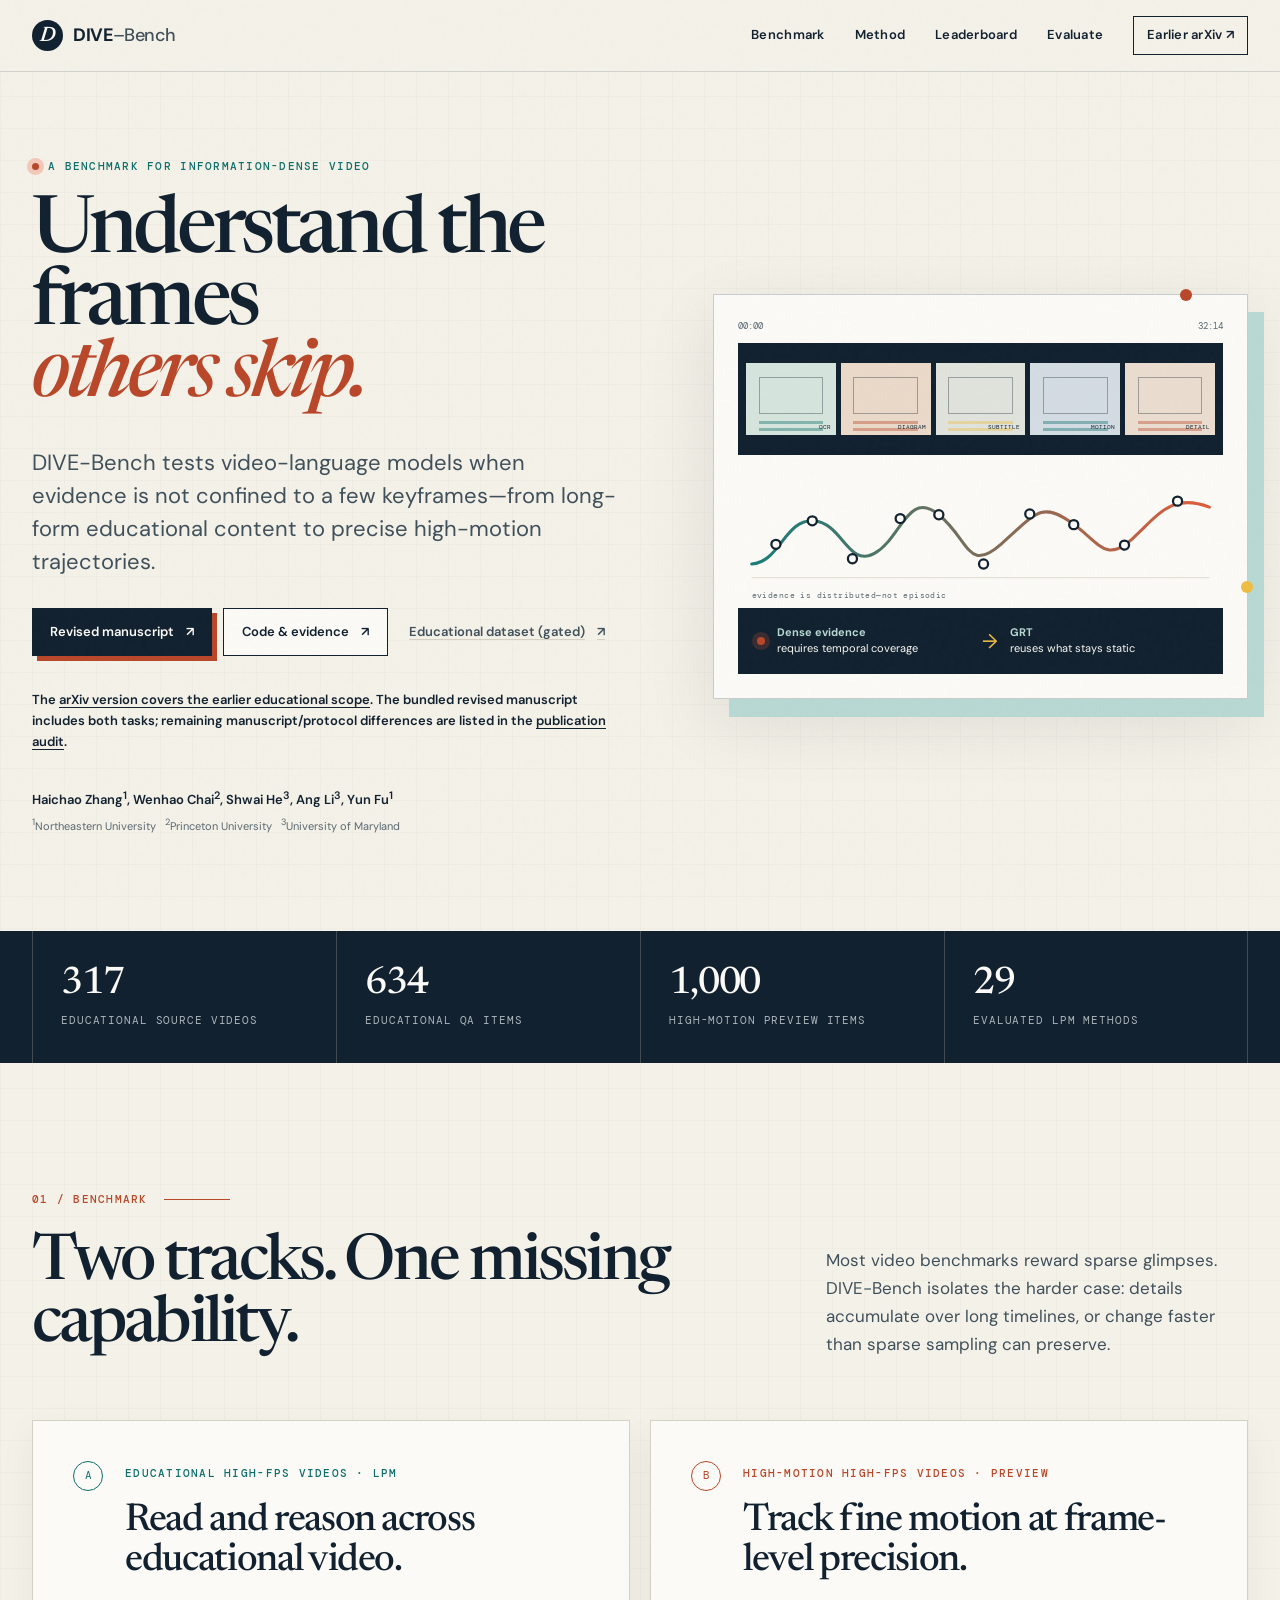
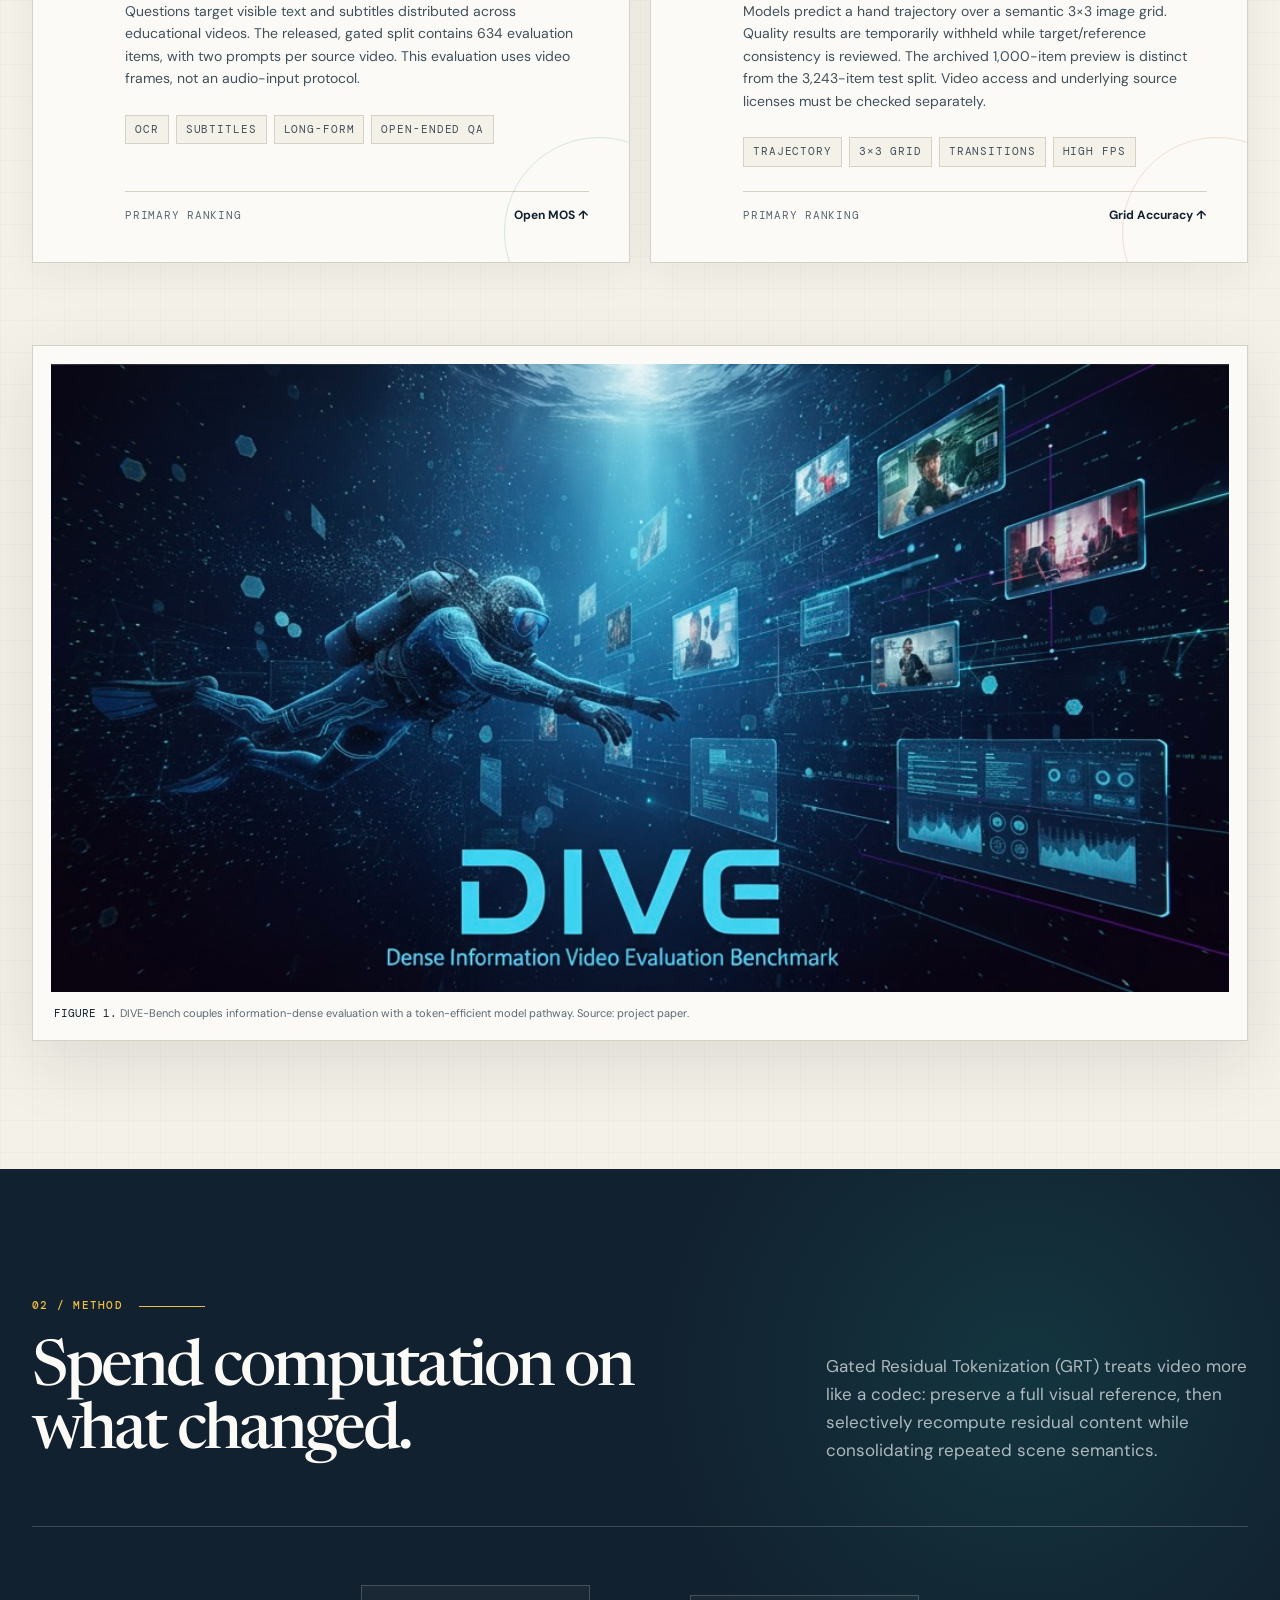
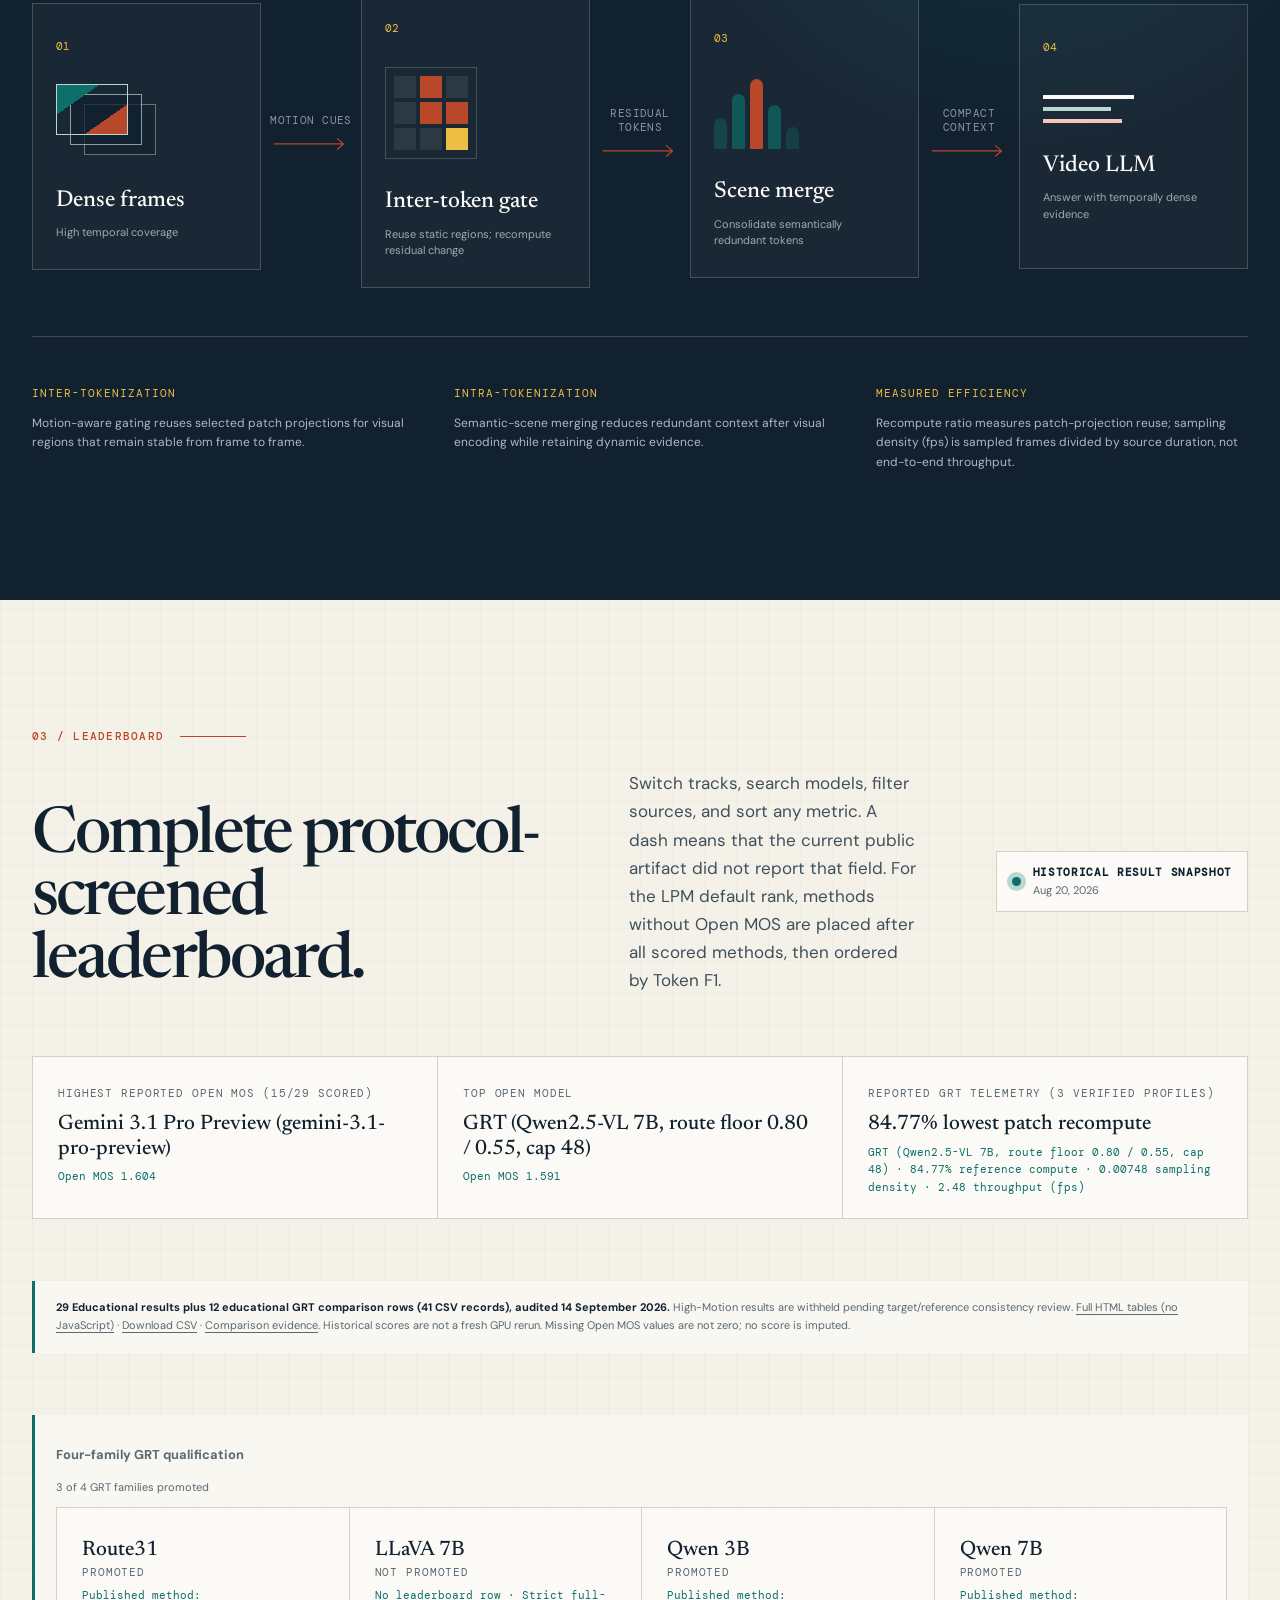
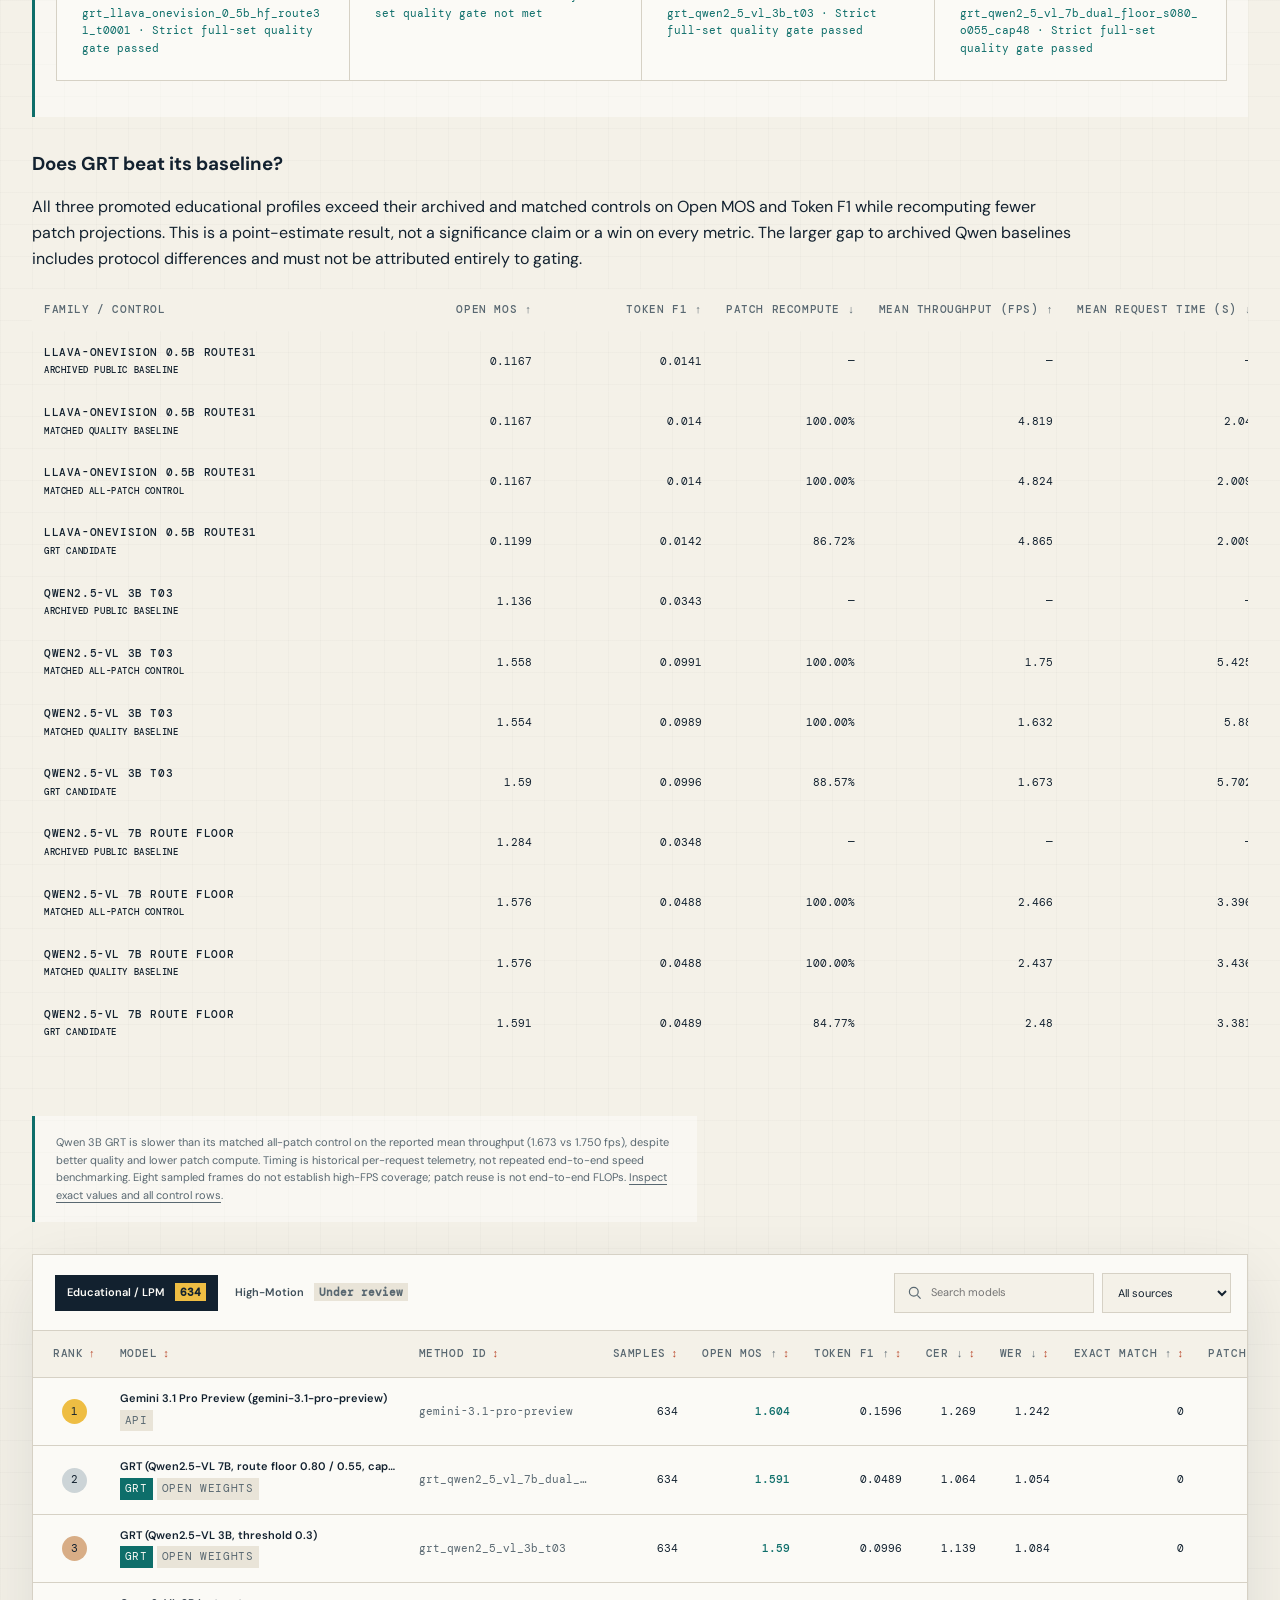
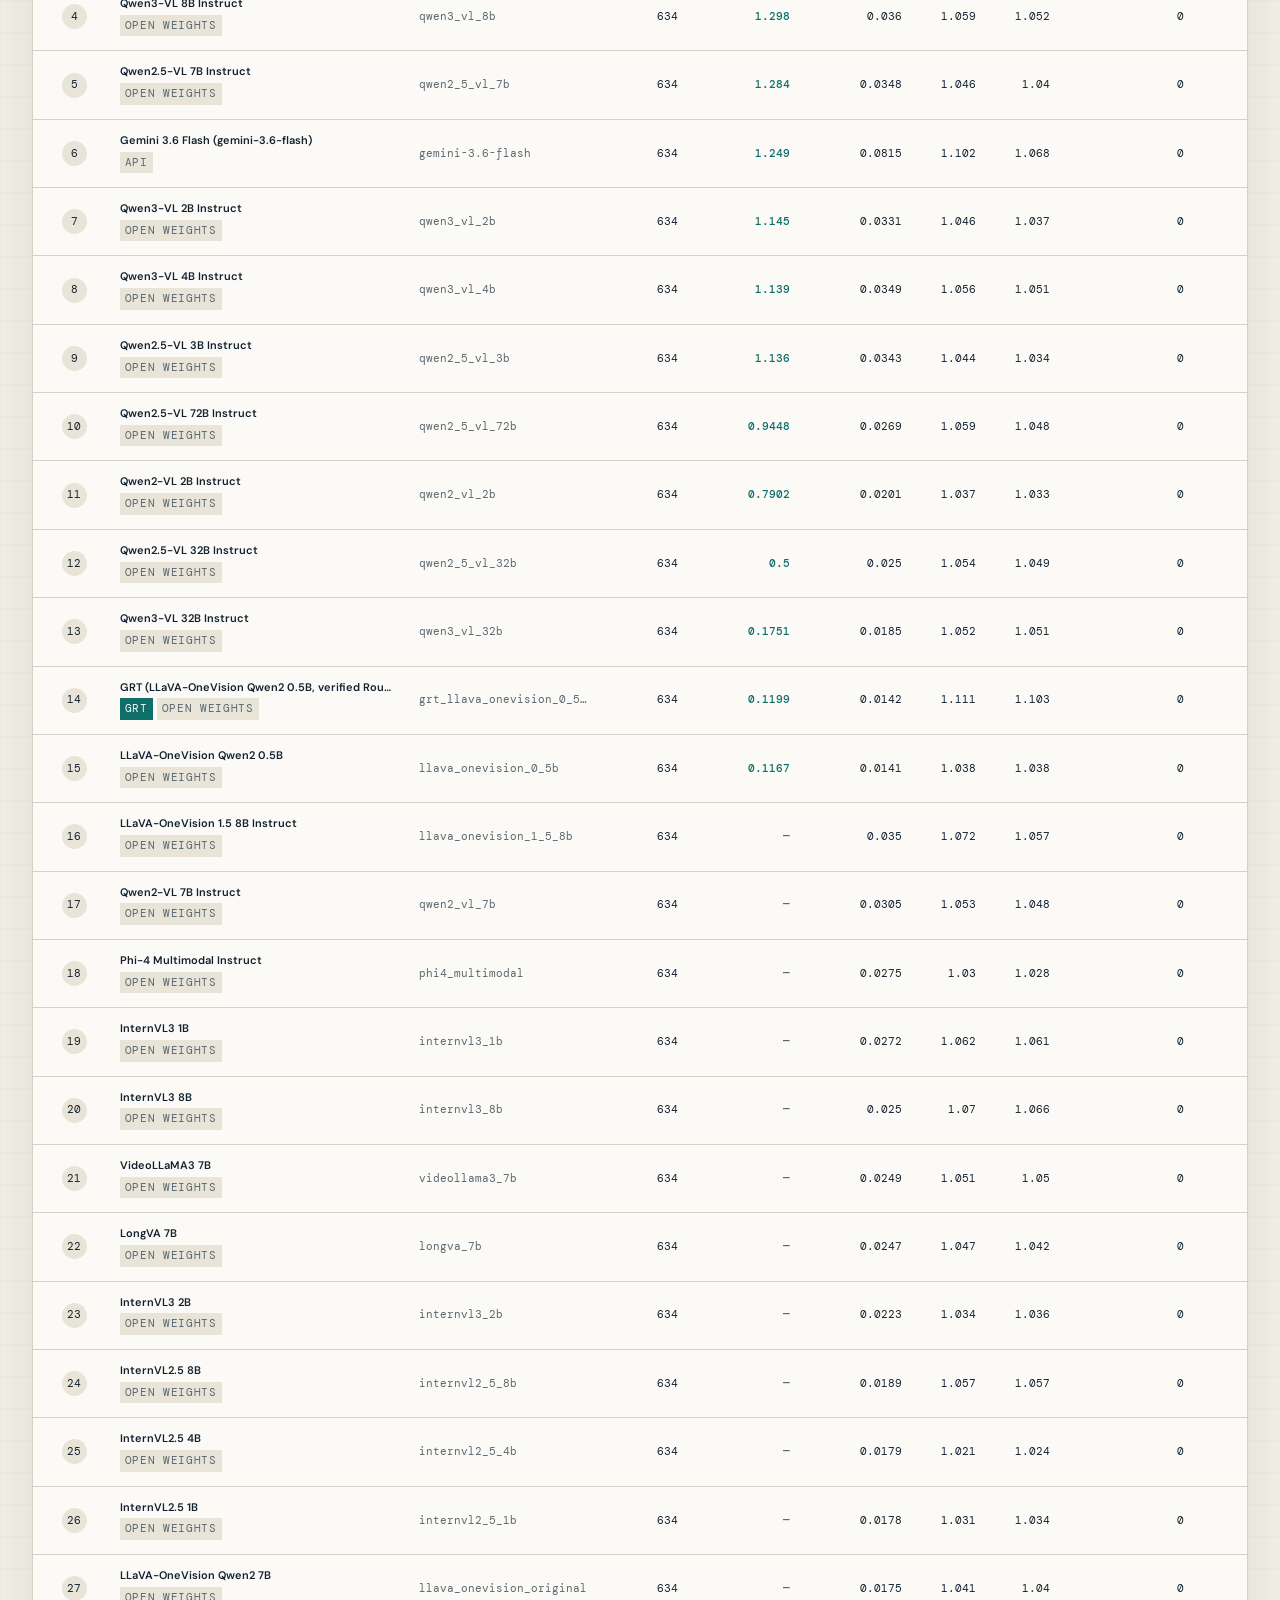
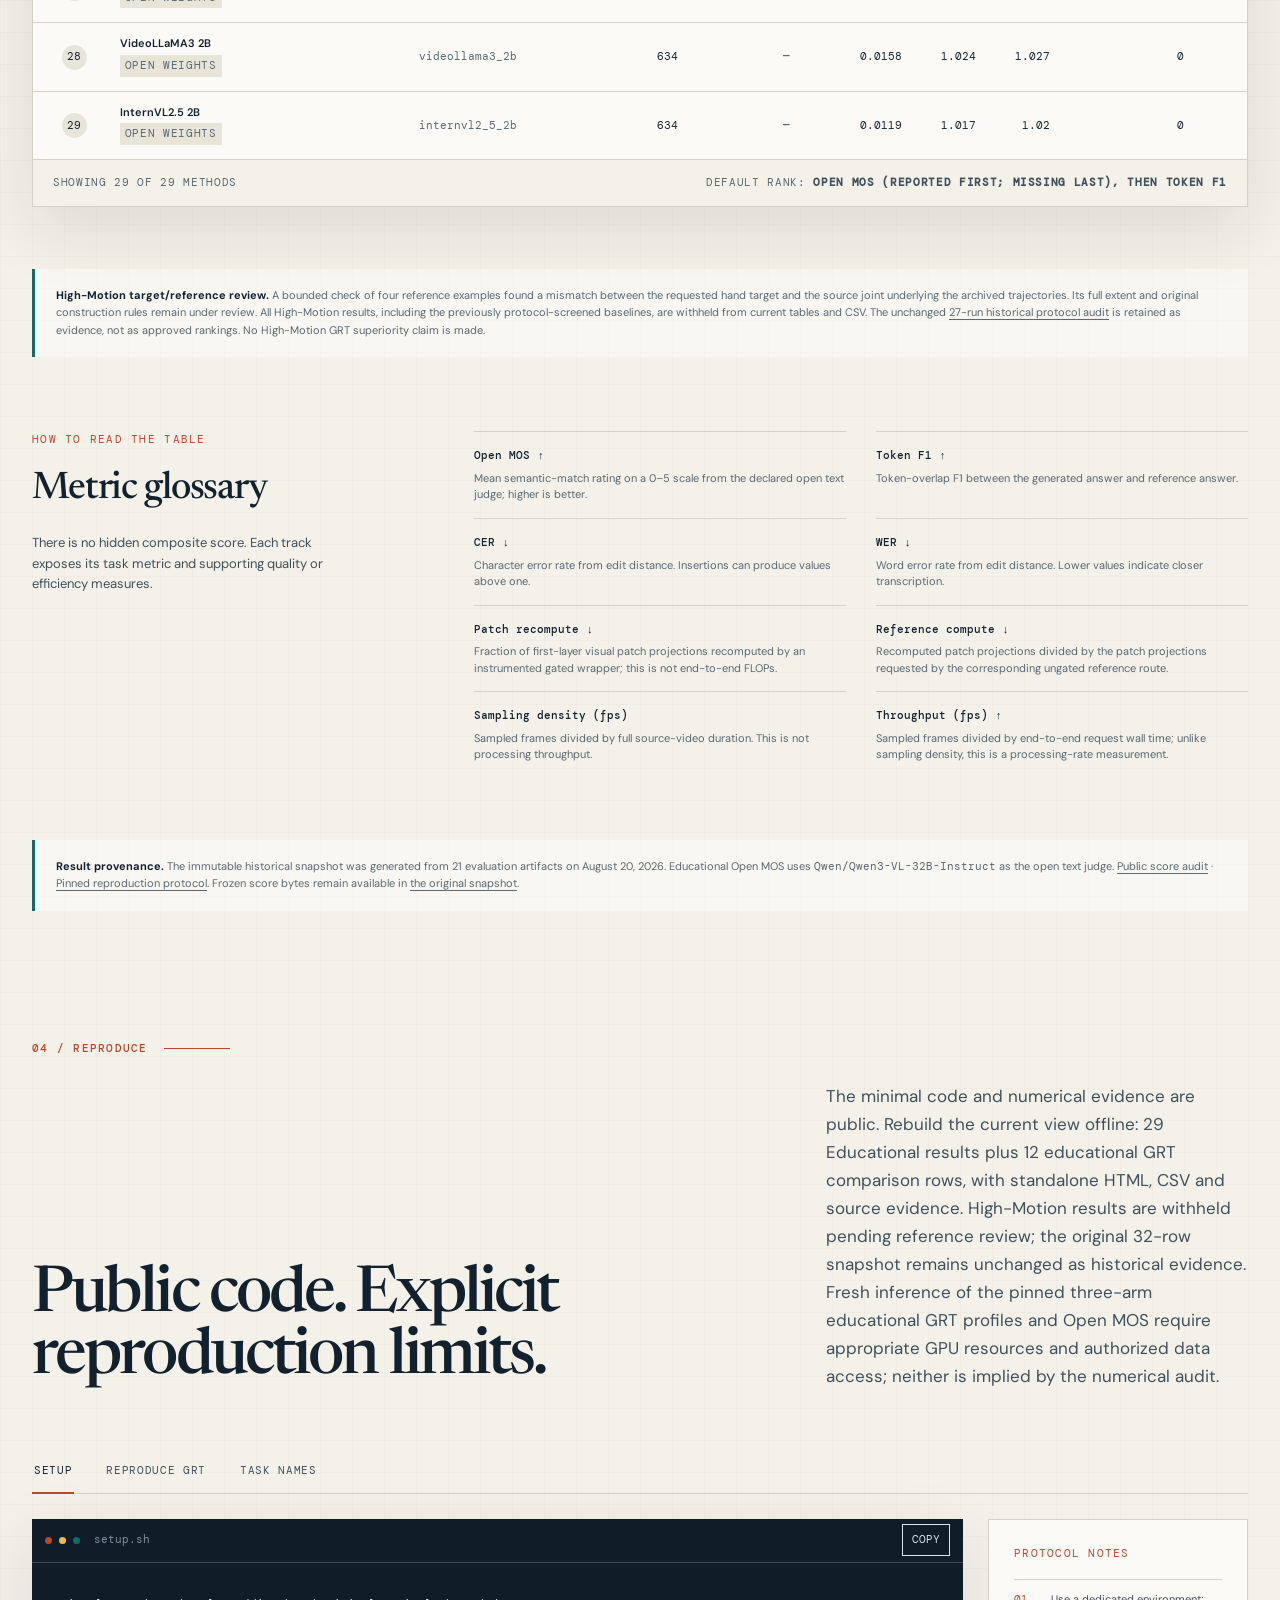
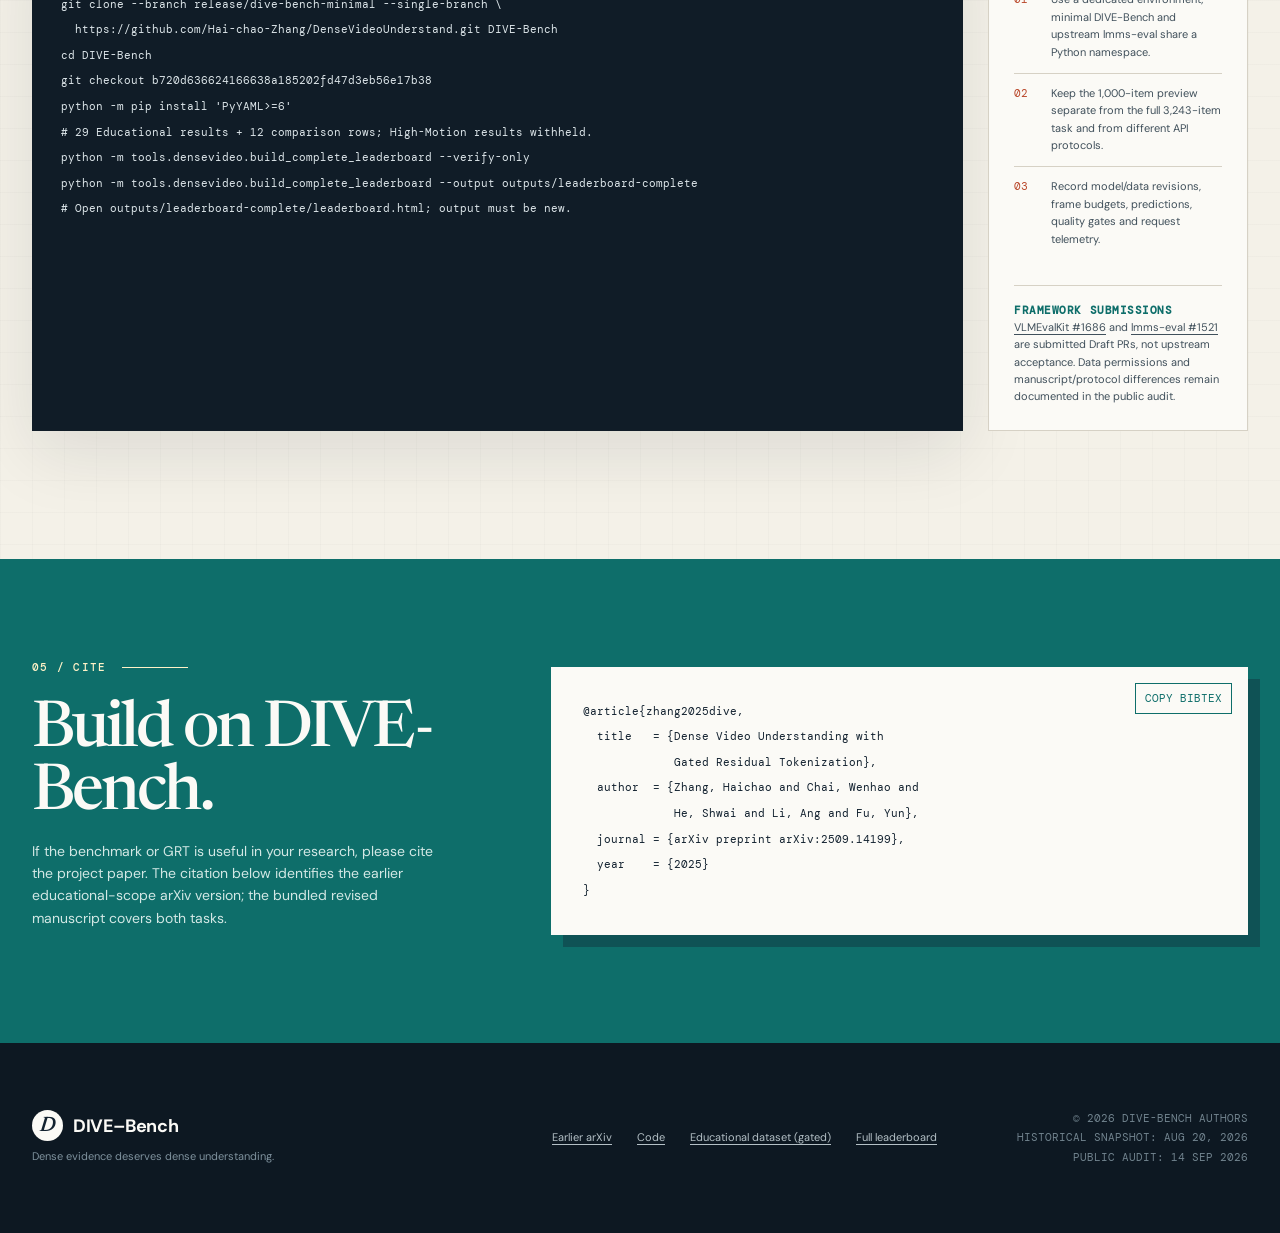
==== commit a212192a: "Withhold High-Motion rankings during target-reference audit" ====
--- a/index.html
+++ b/index.html
@@ -16,7 +16,7 @@
   <link rel="preconnect" href="https://fonts.gstatic.com" crossorigin>
   <link href="https://fonts.googleapis.com/css2?family=DM+Mono:wght@400;500&amp;family=DM+Sans:wght@400;500;600;700&amp;family=Newsreader:opsz,wght@6..72,500;6..72,600&amp;display=swap" rel="stylesheet">
   <link rel="icon" href="data:image/svg+xml,%3Csvg xmlns='http://www.w3.org/2000/svg' viewBox='0 0 100 100'%3E%3Crect rx='20' width='100' height='100' fill='%2312212f'/%3E%3Cpath d='M20 64V29h25c20 0 33 12 33 35S65 91 45 91H20V64zm18 11h7c10 0 15-3 15-13 0-12-6-17-16-17h-6v30z' fill='%23f4f1e8'/%3E%3Ccircle cx='78' cy='23' r='9' fill='%23df5d3b'/%3E%3C/svg%3E">
-  <link rel="stylesheet" href="styles.css?v=20260914-mos-status">
+  <link rel="stylesheet" href="styles.css?v=20260914-target-hold">
 </head>
 <body>
   <a class="skip-link" href="#main-content">Skip to content</a>
@@ -124,7 +124,7 @@
           <div>
             <p class="track-label">High-Motion High-FPS Videos · preview</p>
             <h3>Track fine motion at frame-level precision.</h3>
-            <p>Models predict a hand trajectory over a semantic 3×3 image grid. Reported results cover a fixed 1,000-item preview of the 3,243-item test split, not the full split. Video access and underlying source licenses must be checked separately.</p>
+            <p>Models predict a hand trajectory over a semantic 3×3 image grid. Quality results are temporarily withheld while target/reference consistency is reviewed. The archived 1,000-item preview is distinct from the 3,243-item test split. Video access and underlying source licenses must be checked separately.</p>
             <ul class="tag-list">
               <li>Trajectory</li><li>3×3 grid</li><li>Transitions</li><li>High FPS</li>
             </ul>
@@ -200,7 +200,7 @@
 
       <div class="leader-summary" id="leader-summary" aria-live="polite"></div>
 
-      <p class="provenance-note"><strong>47 protocol-screened results: 29 Educational + 18 High-Motion, audited 14 September 2026.</strong> All 12 educational GRT comparison rows are also available. <a href="leaderboard.html">Full HTML tables (no JavaScript)</a> · <a href="data/leaderboard-complete.csv" download>Download CSV</a> · <a href="data/public-audit.json">Comparison evidence</a>. Historical scores are not a fresh GPU rerun. Missing Open MOS values are not zero; no score is imputed.</p>
+      <p class="provenance-note"><strong>29 Educational results plus 12 educational GRT comparison rows (41 CSV records), audited 14 September 2026.</strong> High-Motion results are withheld pending target/reference consistency review. <a href="leaderboard.html?v=20260914-target-hold">Full HTML tables (no JavaScript)</a> · <a href="data/leaderboard-complete.csv?v=20260914-target-hold" download>Download CSV</a> · <a href="data/public-audit.json?v=20260914-target-hold">Comparison evidence</a>. Historical scores are not a fresh GPU rerun. Missing Open MOS values are not zero; no score is imputed.</p>
 
       <section class="provenance-note" id="grt-family-qualification" aria-labelledby="grt-family-qualification-title" hidden>
         <h3 id="grt-family-qualification-title">Four-family GRT qualification</h3>
@@ -214,14 +214,14 @@
         <div class="table-scroll" role="region" tabindex="0" aria-label="GRT matched-control comparison">
           <table id="grt-comparison-table"><caption>634 educational items per method, eight sampled frames; all controls shown</caption><thead><tr><th scope="col">Family / control</th><th scope="col">Open MOS ↑</th><th scope="col">Token F1 ↑</th><th scope="col">Patch recompute ↓</th><th scope="col">Mean throughput (fps) ↑</th><th scope="col">Mean request time (s) ↓</th></tr></thead><tbody id="grt-comparison-body"></tbody></table>
         </div>
-        <p class="provenance-note">Qwen 3B GRT is slower than its matched all-patch control on the reported mean throughput (1.673 vs 1.750 fps), despite better quality and lower patch compute. Timing is historical per-request telemetry, not repeated end-to-end speed benchmarking. Eight sampled frames do not establish high-FPS coverage; patch reuse is not end-to-end FLOPs. <a href="leaderboard.html#grt-controls">Inspect exact values and all control rows</a>.</p>
+        <p class="provenance-note">Qwen 3B GRT is slower than its matched all-patch control on the reported mean throughput (1.673 vs 1.750 fps), despite better quality and lower patch compute. Timing is historical per-request telemetry, not repeated end-to-end speed benchmarking. Eight sampled frames do not establish high-FPS coverage; patch reuse is not end-to-end FLOPs. <a href="leaderboard.html?v=20260914-target-hold#grt-controls">Inspect exact values and all control rows</a>.</p>
       </section>
 
       <div class="leaderboard-panel reveal">
         <div class="leaderboard-toolbar">
           <div class="track-tabs" role="group" aria-label="Leaderboard track">
             <button id="tab-lpm" class="track-tab is-active" type="button" aria-pressed="true" data-track="lpm">Educational / LPM <span>634</span></button>
-            <button id="tab-highmotion" class="track-tab" type="button" aria-pressed="false" data-track="highmotion">High-Motion aligned preview <span>1,000</span></button>
+            <button id="tab-highmotion" class="track-tab" type="button" aria-pressed="false" data-track="highmotion">High-Motion <span>Under review</span></button>
           </div>
           <div class="leaderboard-filters">
             <label class="search-field">
@@ -252,8 +252,8 @@
           <p>Default rank: <strong id="ranking-rule">Open MOS (reported first; missing last), then Token F1</strong></p>
         </div>
       </div>
-      <noscript><p>The interactive table requires JavaScript. <a href="leaderboard.html">The complete leaderboard and all GRT controls are also available as plain HTML.</a></p></noscript>
-      <p class="provenance-note"><strong>High-Motion protocol screening.</strong> Nine runs with non-aligned input or target protocols, including the legacy High-Motion GRT run, are excluded from every leaderboard table and the CSV. Their original evidence is retained only in the <a href="data/highmotion-audit.json">protocol audit</a>. Screening checks archived records and wrapper policies; it does not establish a fresh GPU replay or fully pinned model revisions.</p>
+      <noscript><p>The interactive table requires JavaScript. <a href="leaderboard.html?v=20260914-target-hold">The current leaderboard and all Educational GRT controls are also available as plain HTML.</a></p></noscript>
+      <p class="provenance-note"><strong>High-Motion target/reference review.</strong> A bounded check of four reference examples found a mismatch between the requested hand target and the source joint underlying the archived trajectories. Its full extent and original construction rules remain under review. All High-Motion results, including the previously protocol-screened baselines, are withheld from current tables and CSV. The unchanged <a href="data/highmotion-audit.json">27-run historical protocol audit</a> is retained as evidence, not as approved rankings. No High-Motion GRT superiority claim is made.</p>
 
       <section class="metric-glossary" aria-labelledby="glossary-title">
         <div class="glossary-intro">
@@ -271,7 +271,7 @@
       <div class="section-kicker">04 / Reproduce</div>
       <div class="section-heading reveal">
         <h2 id="evaluate-title">Public code. Explicit reproduction limits.</h2>
-        <p>The minimal code and numerical evidence are public. Rebuild this complete protocol-screened view offline: 47 results plus 12 educational GRT comparison rows, with standalone HTML, CSV and source evidence. The original 32-row snapshot remains unchanged. Fresh inference of the pinned three-arm educational GRT profiles and Open MOS require appropriate GPU resources and authorized data access; neither is implied by the numerical audit.</p>
+        <p>The minimal code and numerical evidence are public. Rebuild the current view offline: 29 Educational results plus 12 educational GRT comparison rows, with standalone HTML, CSV and source evidence. High-Motion results are withheld pending reference review; the original 32-row snapshot remains unchanged as historical evidence. Fresh inference of the pinned three-arm educational GRT profiles and Open MOS require appropriate GPU resources and authorized data access; neither is implied by the numerical audit.</p>
       </div>
 
       <div class="code-layout reveal">
@@ -285,9 +285,9 @@
           <pre tabindex="0"><code id="active-code">git clone --branch release/dive-bench-minimal --single-branch \
   https://github.com/Hai-chao-Zhang/DenseVideoUnderstand.git DIVE-Bench
 cd DIVE-Bench
-git checkout e59a708043131271f42f7715cf11b322730554a1
+git checkout b720d636624166638a185202fd47d3eb56e17b38
 python -m pip install 'PyYAML&gt;=6'
-# 47 screened results + 12 comparison rows; no GPU or dataset needed.
+# 29 Educational results + 12 comparison rows; High-Motion results withheld.
 python -m tools.densevideo.build_complete_leaderboard --verify-only
 python -m tools.densevideo.build_complete_leaderboard --output outputs/leaderboard-complete
 # Open outputs/leaderboard-complete/leaderboard.html; output must be new.</code></pre>
@@ -329,13 +329,13 @@
   <footer class="site-footer">
     <div class="section-shell footer-inner">
       <div><a class="brand footer-brand" href="#top"><span class="brand-mark" aria-hidden="true">D</span><span>DIVE–Bench</span></a><p>Dense evidence deserves dense understanding.</p></div>
-      <div class="footer-links"><a href="https://arxiv.org/abs/2509.14199">Earlier arXiv</a><a href="https://github.com/Hai-chao-Zhang/DenseVideoUnderstand/tree/release/dive-bench-minimal">Code</a><a href="https://huggingface.co/datasets/haichaozhang/DenseVideoEvaluation">Educational dataset (gated)</a><a href="leaderboard.html">Full leaderboard</a></div>
+      <div class="footer-links"><a href="https://arxiv.org/abs/2509.14199">Earlier arXiv</a><a href="https://github.com/Hai-chao-Zhang/DenseVideoUnderstand/tree/release/dive-bench-minimal">Code</a><a href="https://huggingface.co/datasets/haichaozhang/DenseVideoEvaluation">Educational dataset (gated)</a><a href="leaderboard.html?v=20260914-target-hold">Full leaderboard</a></div>
       <p class="footer-meta">© 2026 DIVE-Bench authors<br>Historical snapshot: <span id="footer-sync-date">20 Aug 2026</span><br>Public audit: 14 Sep 2026</p>
     </div>
   </footer>
 
   <script src="data/leaderboard.js?v=1f1b5a79c74ff763" defer></script>
-  <script src="data/public-audit.js?v=20260914-mos-status" defer></script>
-  <script src="app.js?v=20260914-mos-status" defer></script>
+  <script src="data/public-audit.js?v=20260914-target-hold" defer></script>
+  <script src="app.js?v=20260914-target-hold" defer></script>
 </body>
 </html>
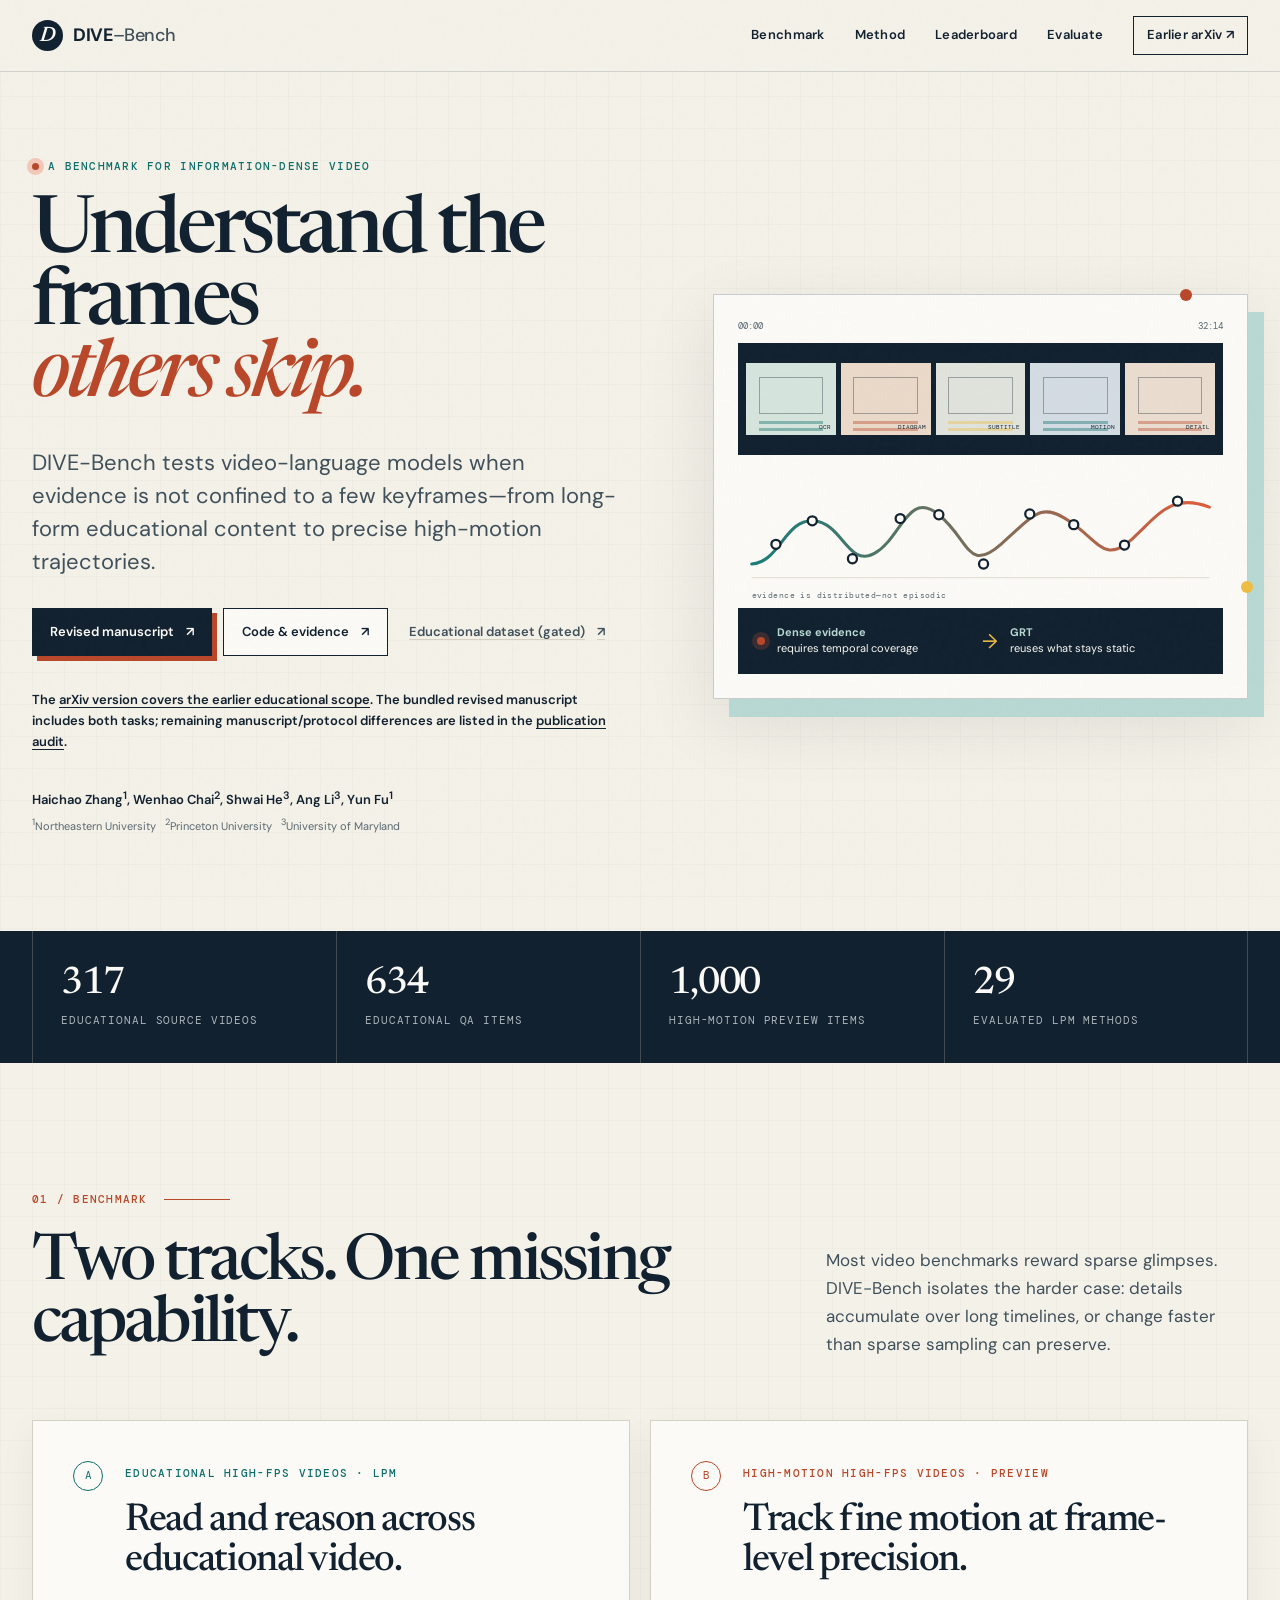
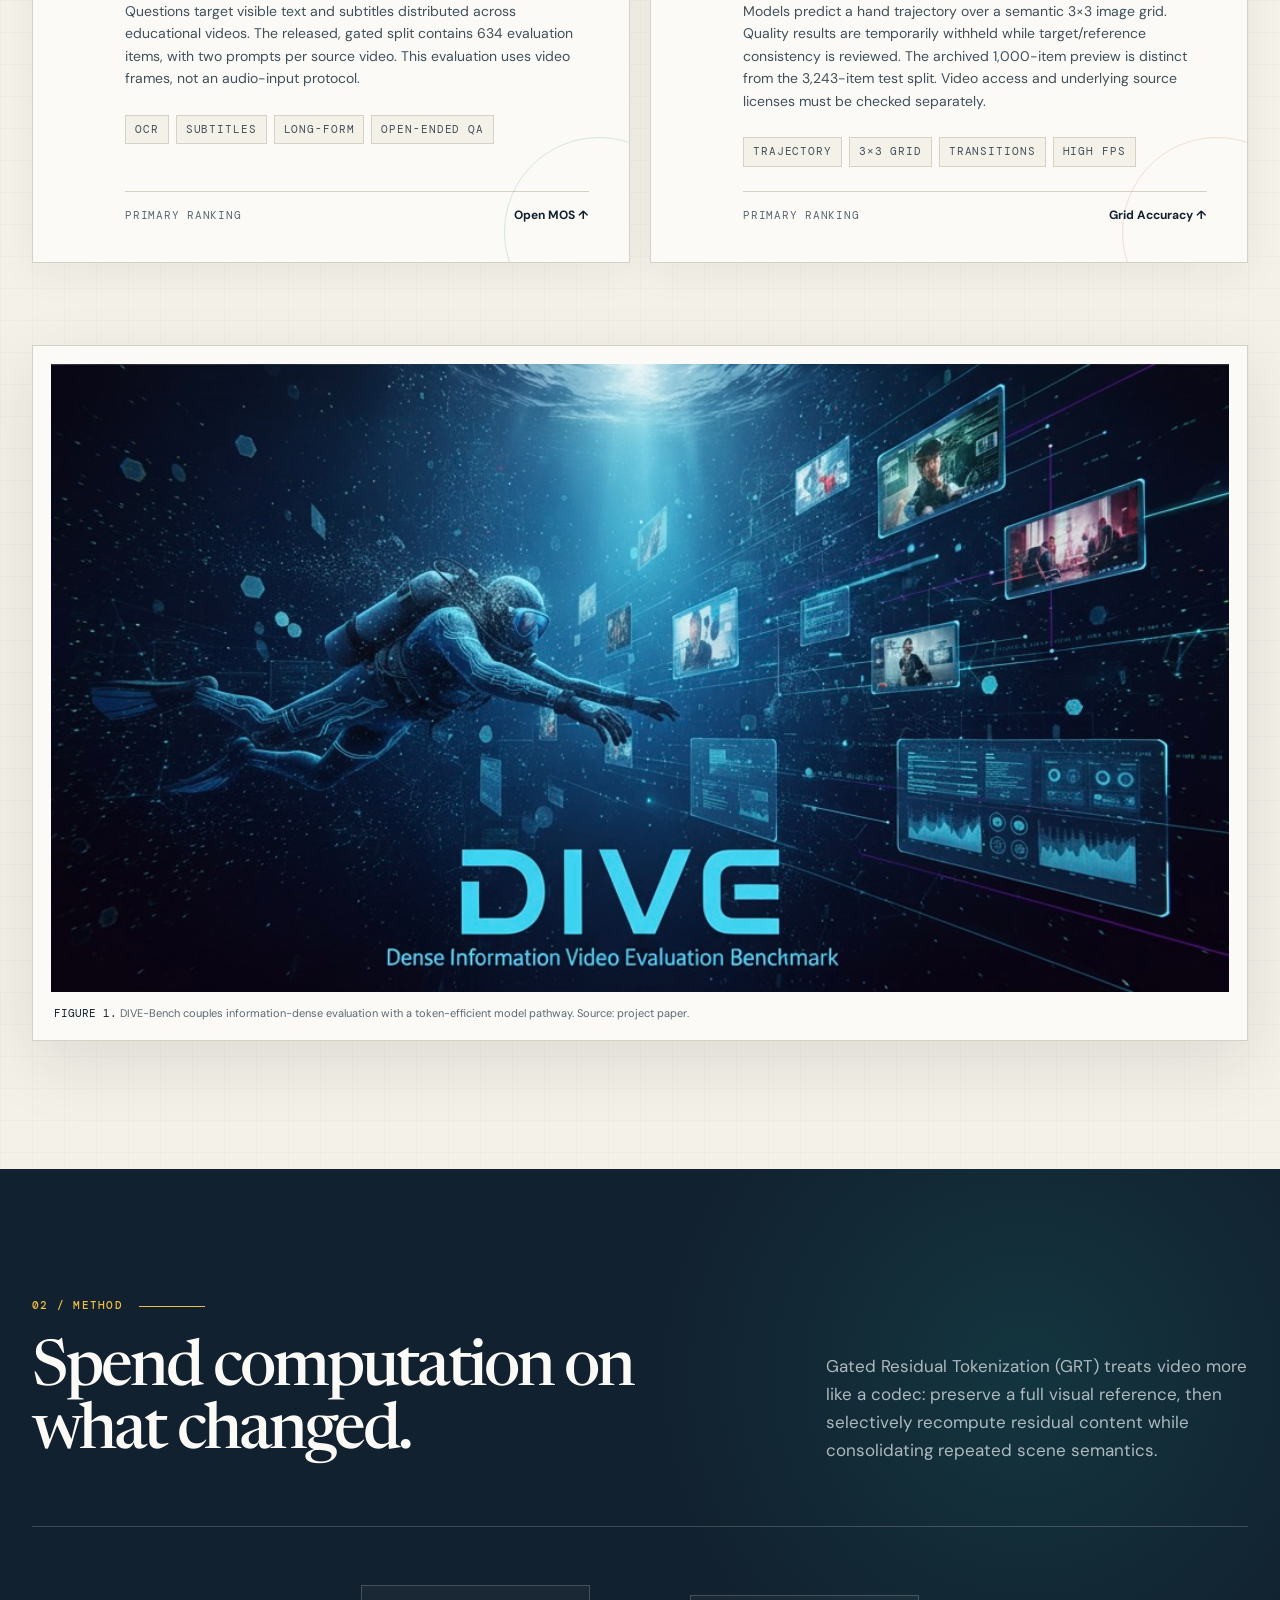
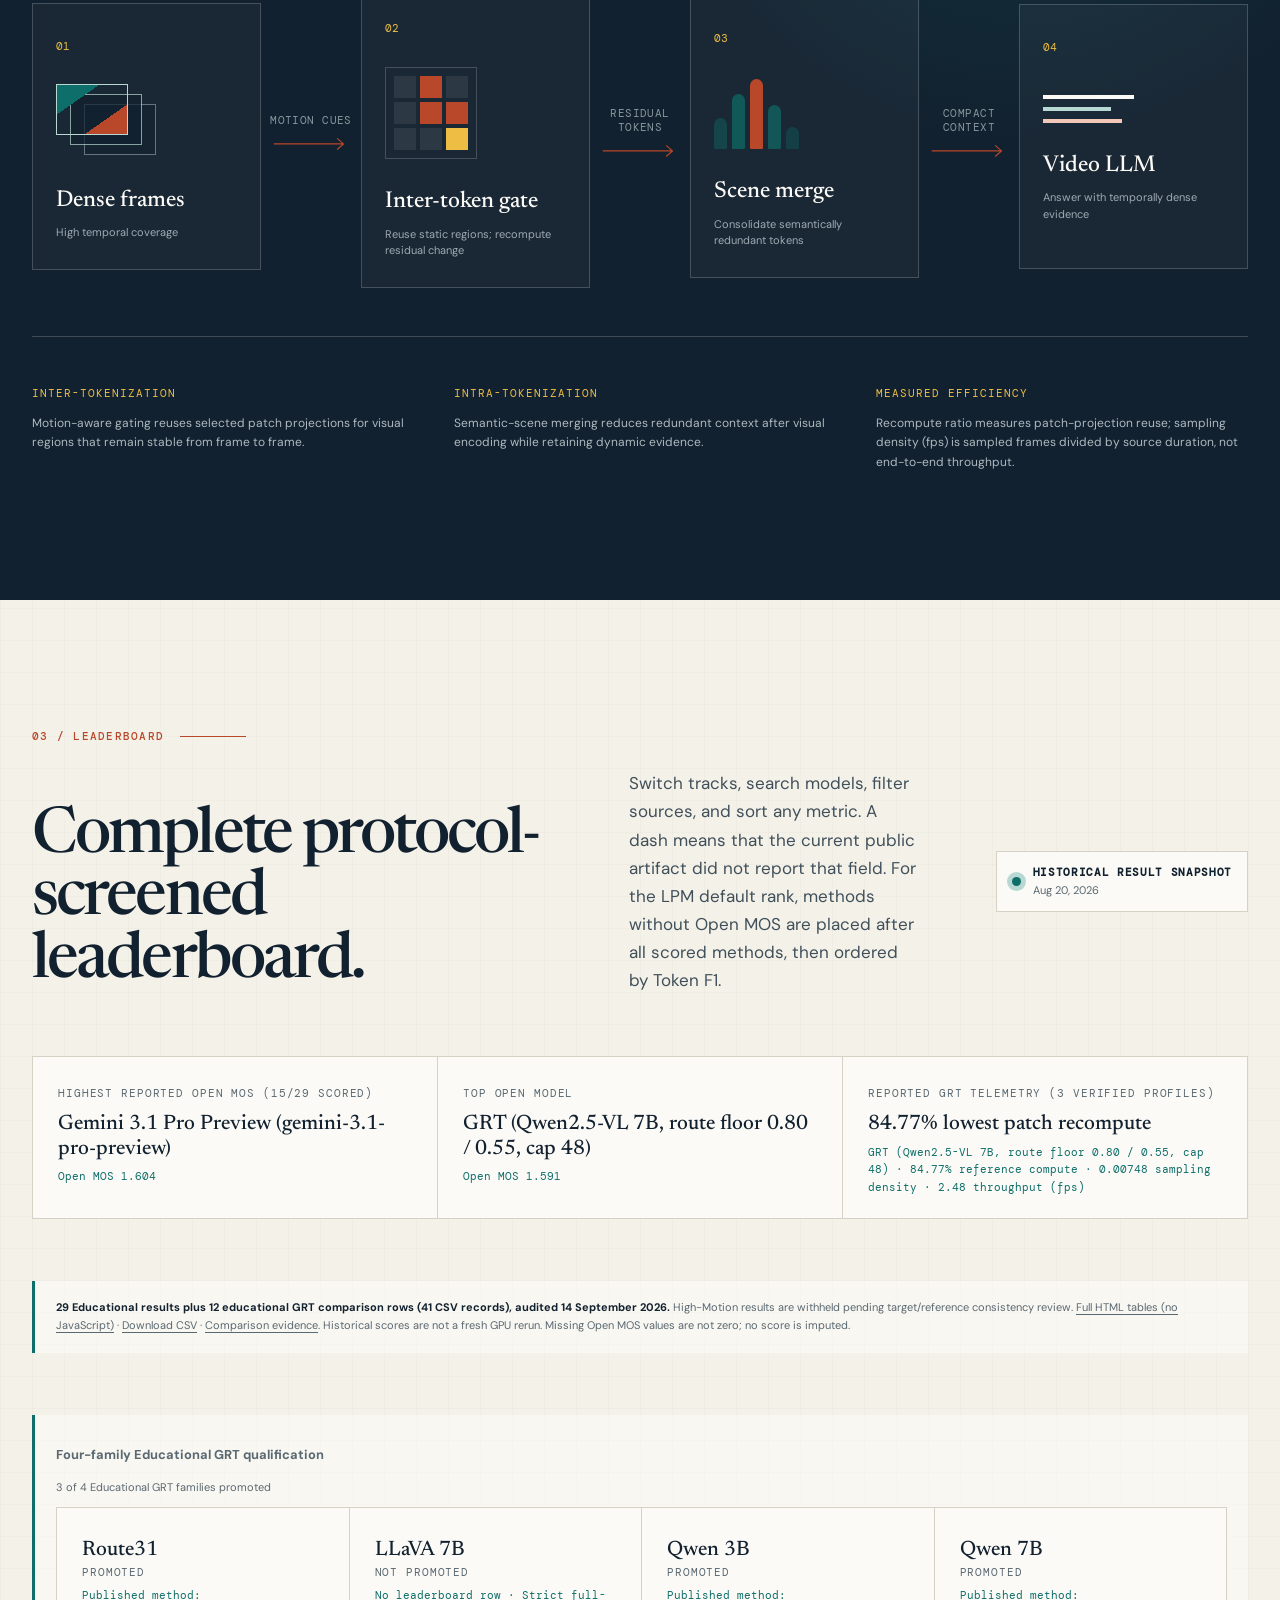
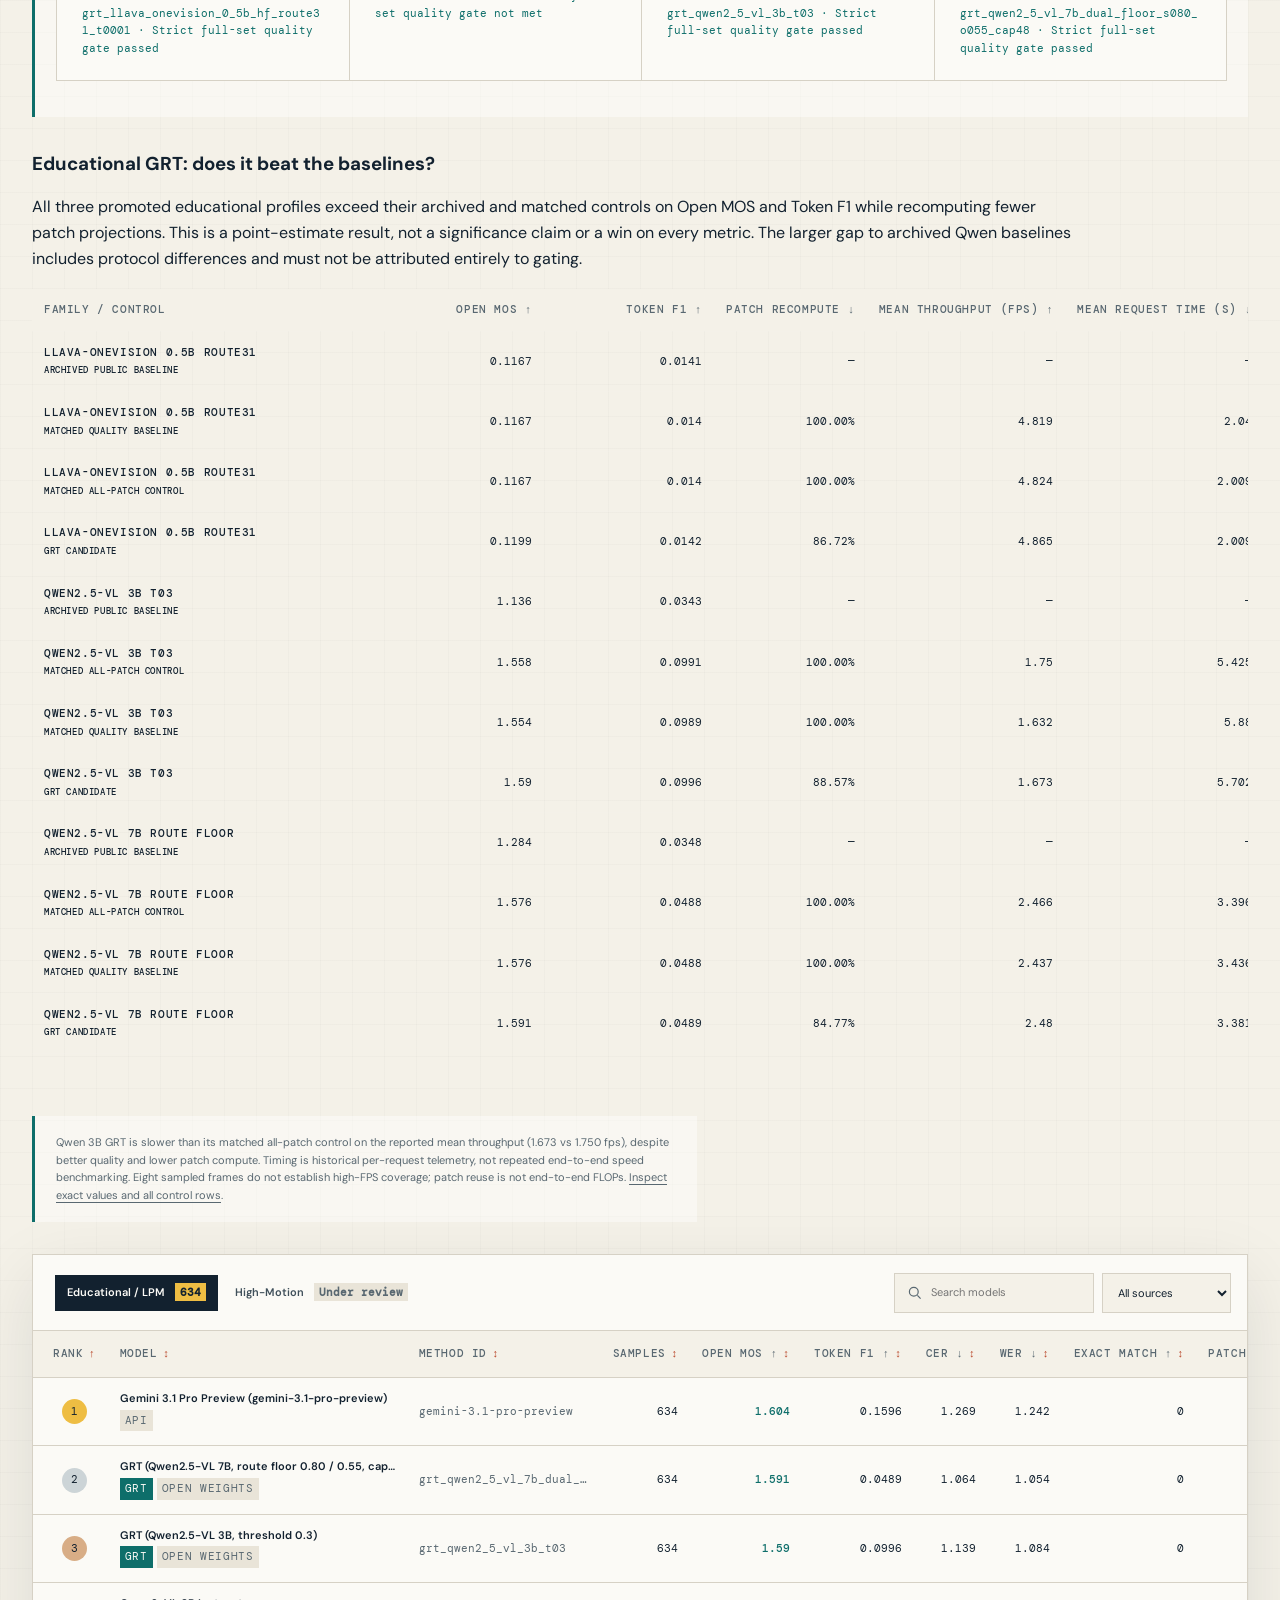
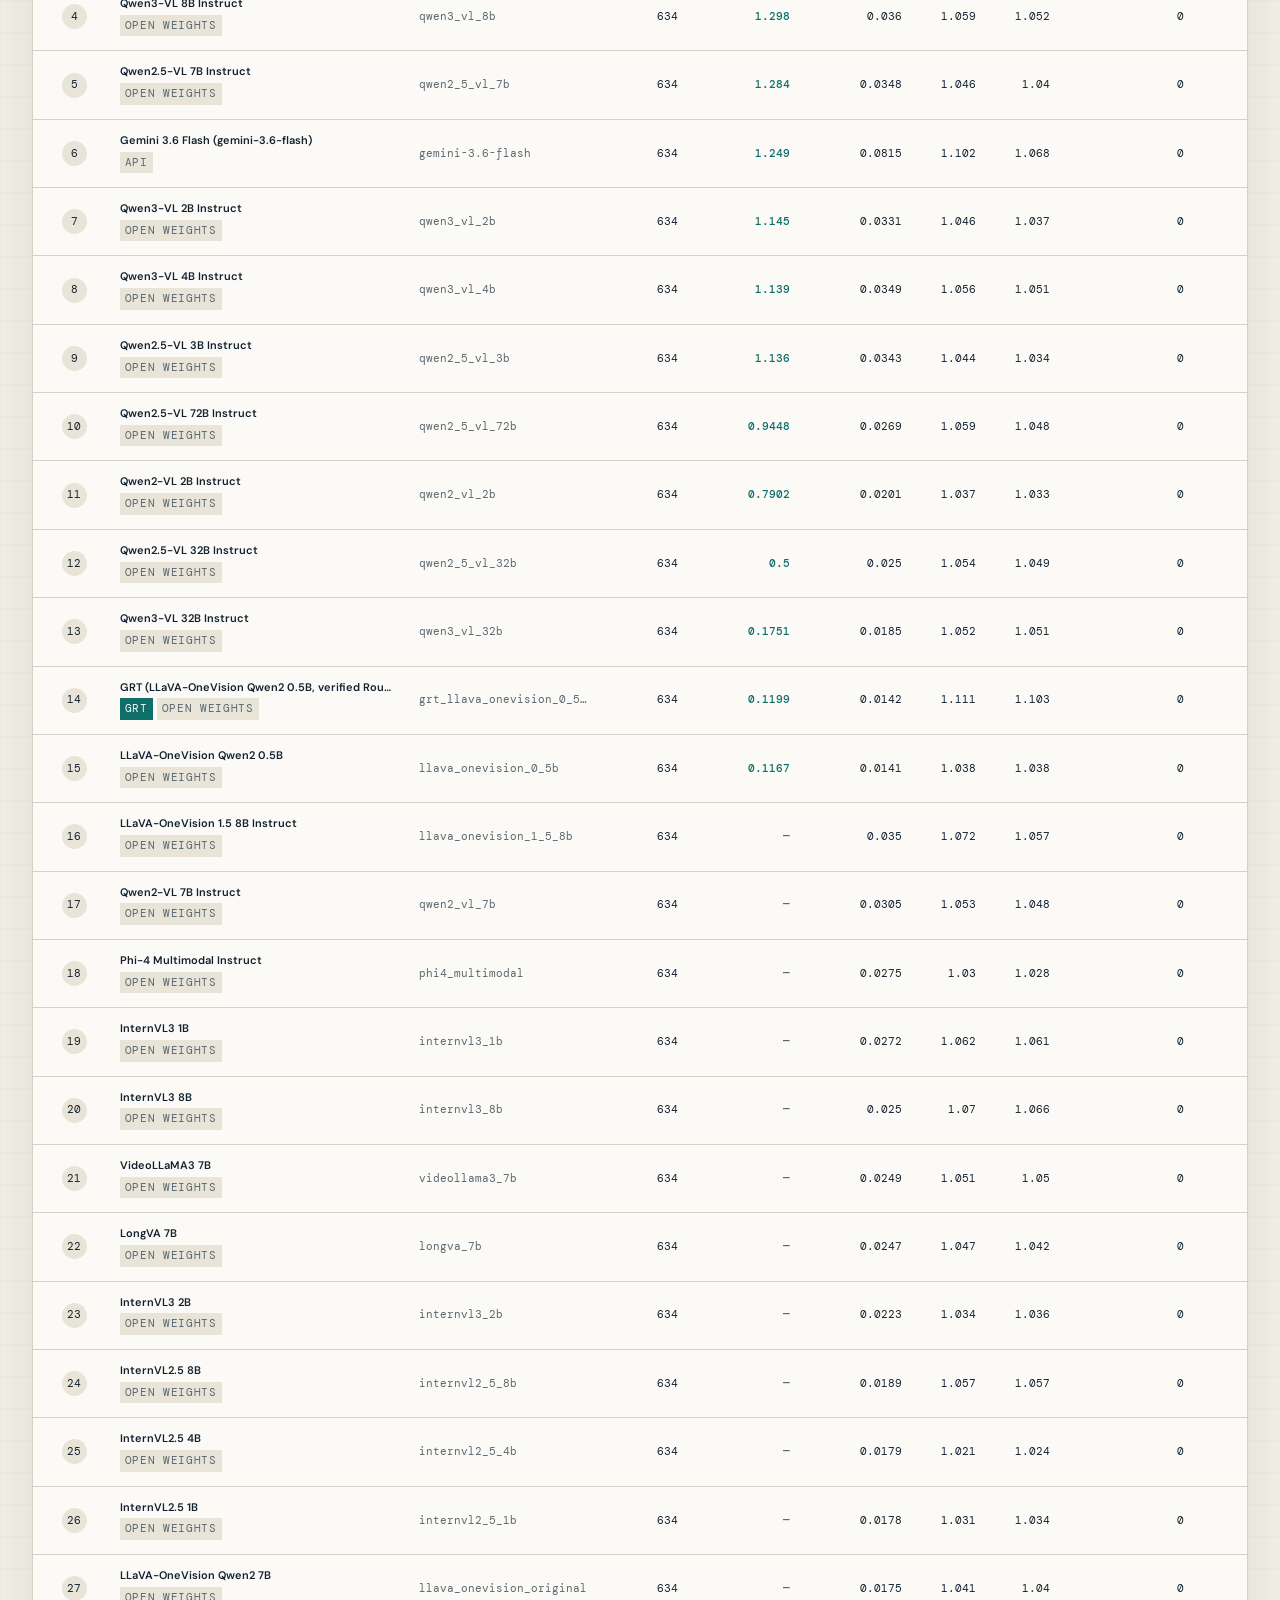
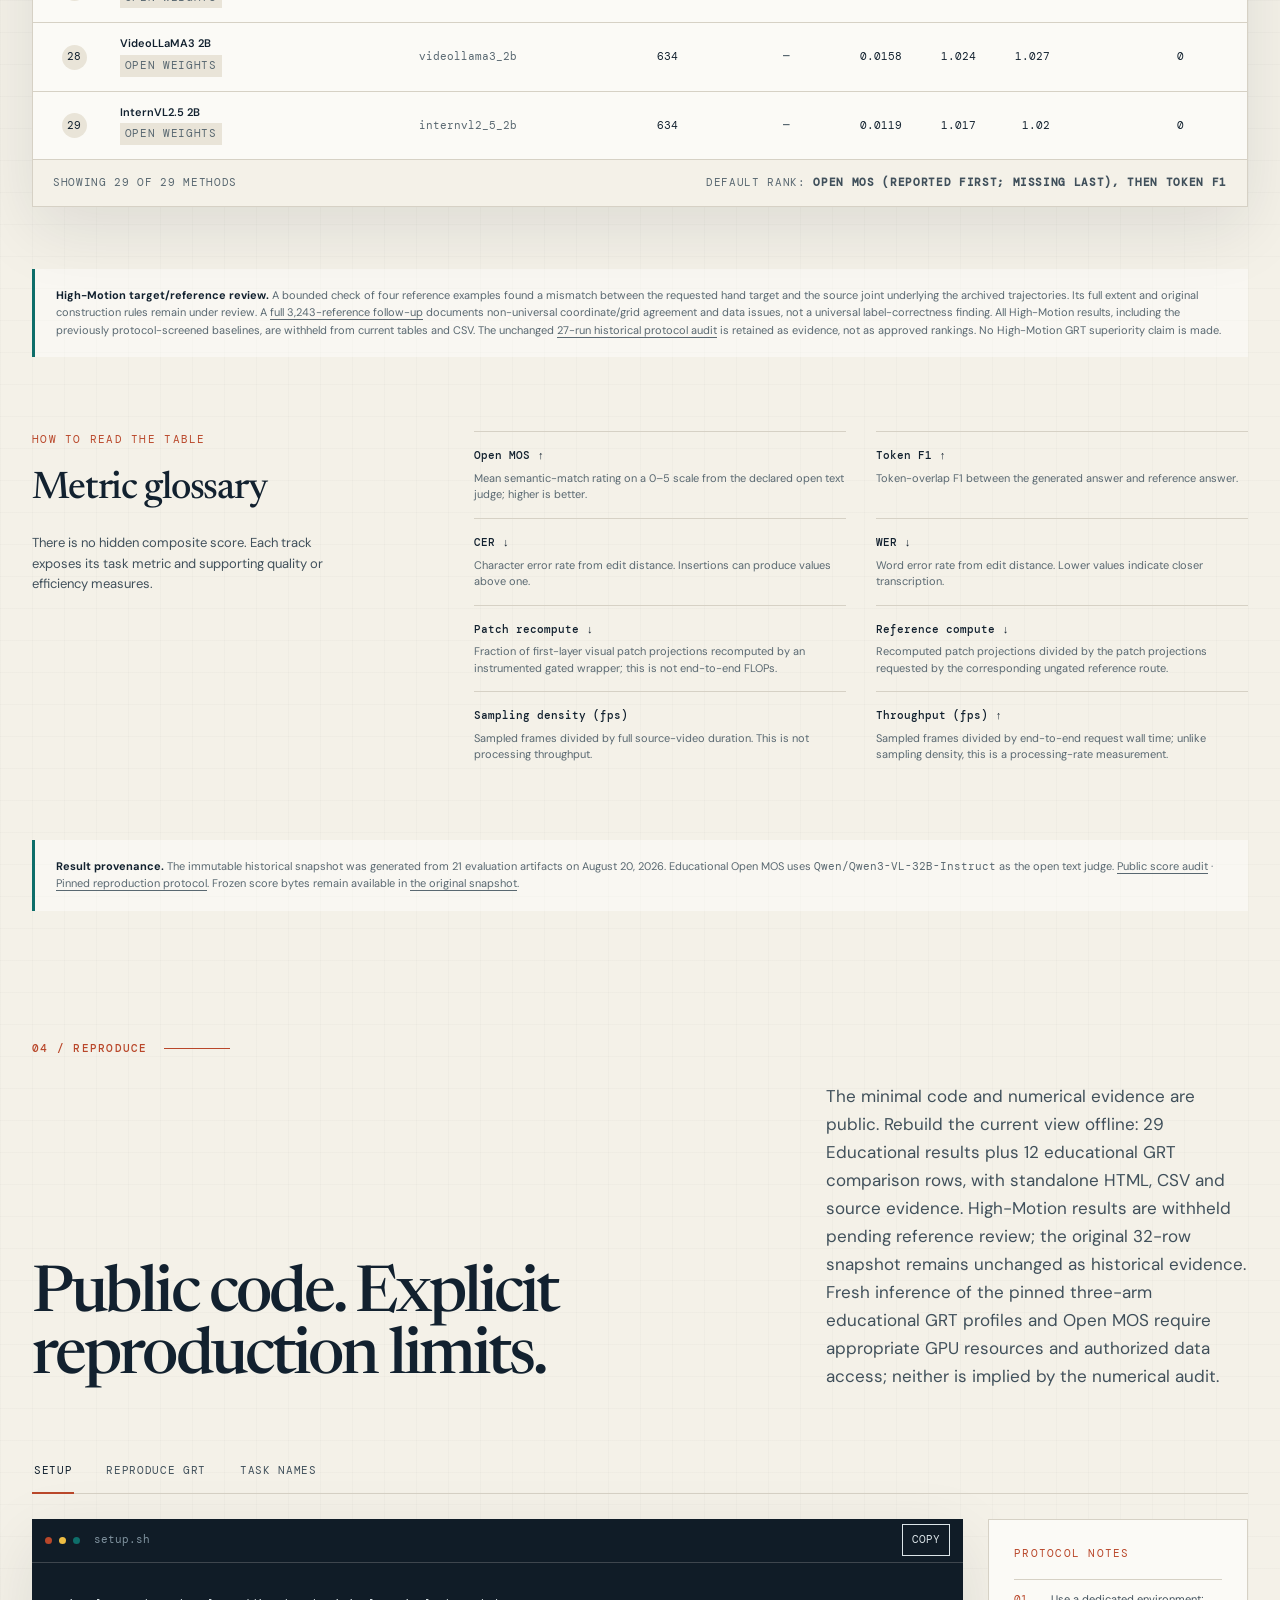
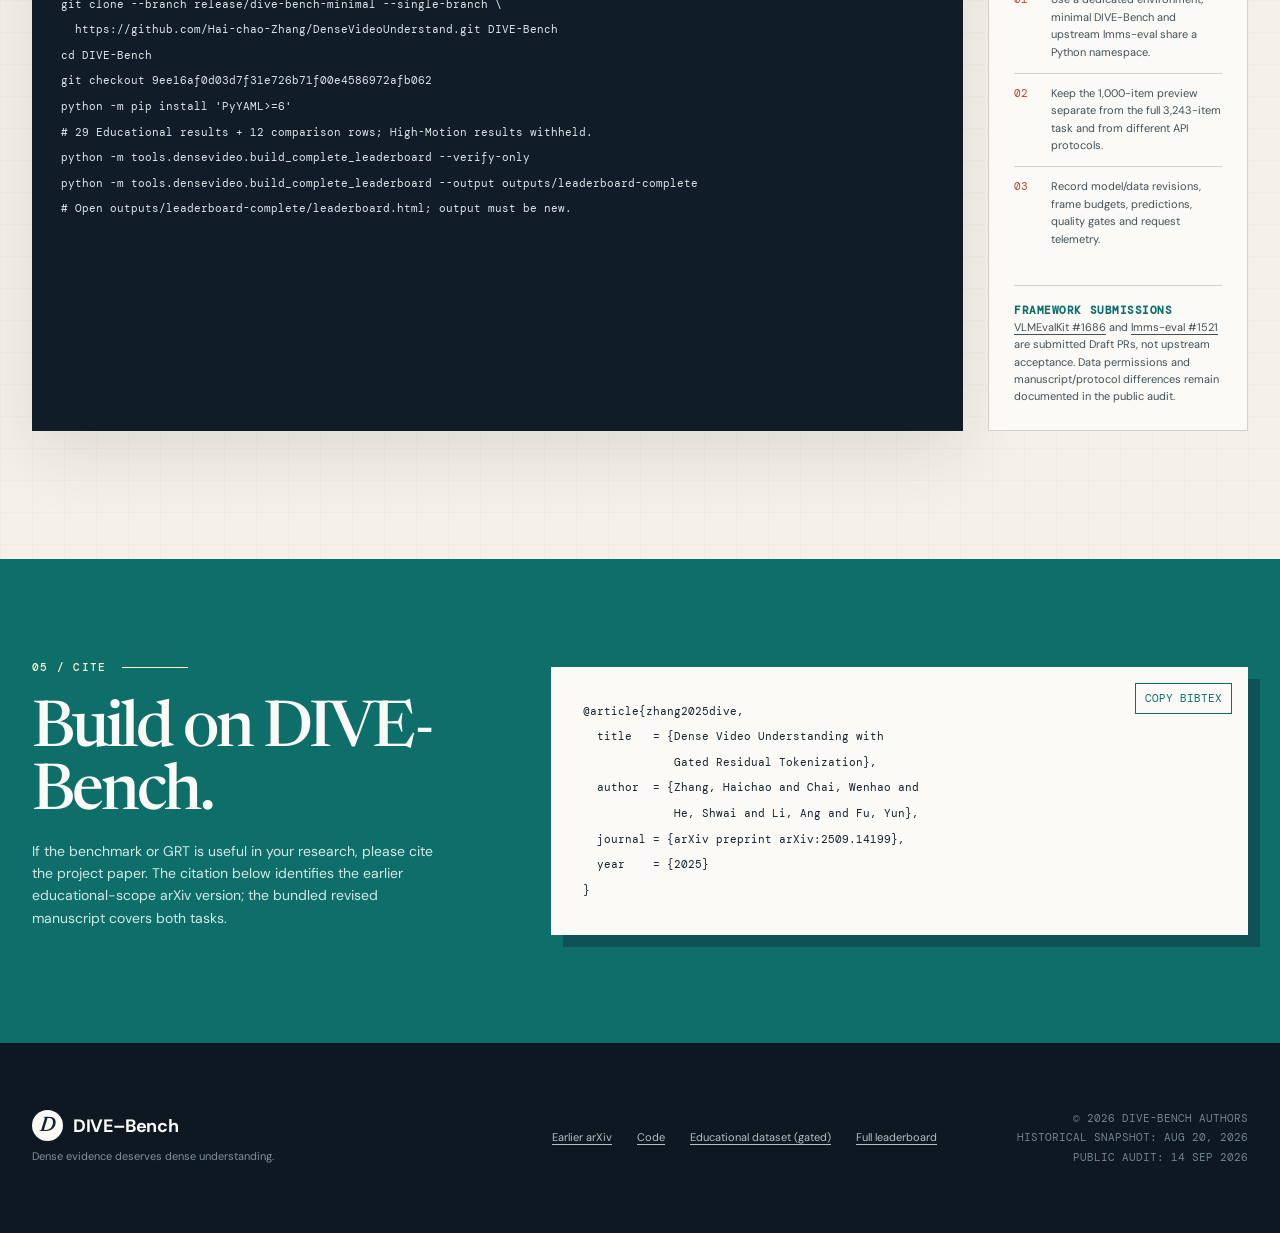
==== commit 28cbe309: "Pin guarded release and scope GRT claims to Educational" ====
--- a/index.html
+++ b/index.html
@@ -16,7 +16,7 @@
   <link rel="preconnect" href="https://fonts.gstatic.com" crossorigin>
   <link href="https://fonts.googleapis.com/css2?family=DM+Mono:wght@400;500&amp;family=DM+Sans:wght@400;500;600;700&amp;family=Newsreader:opsz,wght@6..72,500;6..72,600&amp;display=swap" rel="stylesheet">
   <link rel="icon" href="data:image/svg+xml,%3Csvg xmlns='http://www.w3.org/2000/svg' viewBox='0 0 100 100'%3E%3Crect rx='20' width='100' height='100' fill='%2312212f'/%3E%3Cpath d='M20 64V29h25c20 0 33 12 33 35S65 91 45 91H20V64zm18 11h7c10 0 15-3 15-13 0-12-6-17-16-17h-6v30z' fill='%23f4f1e8'/%3E%3Ccircle cx='78' cy='23' r='9' fill='%23df5d3b'/%3E%3C/svg%3E">
-  <link rel="stylesheet" href="styles.css?v=20260914-target-hold">
+  <link rel="stylesheet" href="styles.css?v=20260914-export-guard">
 </head>
 <body>
   <a class="skip-link" href="#main-content">Skip to content</a>
@@ -200,21 +200,21 @@
 
       <div class="leader-summary" id="leader-summary" aria-live="polite"></div>
 
-      <p class="provenance-note"><strong>29 Educational results plus 12 educational GRT comparison rows (41 CSV records), audited 14 September 2026.</strong> High-Motion results are withheld pending target/reference consistency review. <a href="leaderboard.html?v=20260914-target-hold">Full HTML tables (no JavaScript)</a> · <a href="data/leaderboard-complete.csv?v=20260914-target-hold" download>Download CSV</a> · <a href="data/public-audit.json?v=20260914-target-hold">Comparison evidence</a>. Historical scores are not a fresh GPU rerun. Missing Open MOS values are not zero; no score is imputed.</p>
+      <p class="provenance-note"><strong>29 Educational results plus 12 educational GRT comparison rows (41 CSV records), audited 14 September 2026.</strong> High-Motion results are withheld pending target/reference consistency review. <a href="leaderboard.html?v=20260914-export-guard">Full HTML tables (no JavaScript)</a> · <a href="data/leaderboard-complete.csv?v=20260914-export-guard" download>Download CSV</a> · <a href="data/public-audit.json?v=20260914-export-guard">Comparison evidence</a>. Historical scores are not a fresh GPU rerun. Missing Open MOS values are not zero; no score is imputed.</p>
 
       <section class="provenance-note" id="grt-family-qualification" aria-labelledby="grt-family-qualification-title" hidden>
-        <h3 id="grt-family-qualification-title">Four-family GRT qualification</h3>
+        <h3 id="grt-family-qualification-title">Four-family Educational GRT qualification</h3>
         <p id="grt-family-qualification-count" aria-live="polite">—</p>
-        <ul class="leader-summary" id="grt-family-qualification-list" aria-label="GRT family qualification results"></ul>
+        <ul class="leader-summary" id="grt-family-qualification-list" aria-label="Educational GRT family qualification results"></ul>
       </section>
 
       <section class="grt-comparison" aria-labelledby="grt-comparison-title">
-        <h3 id="grt-comparison-title">Does GRT beat its baseline?</h3>
+        <h3 id="grt-comparison-title">Educational GRT: does it beat the baselines?</h3>
         <p>All three promoted educational profiles exceed their archived and matched controls on Open MOS and Token F1 while recomputing fewer patch projections. This is a point-estimate result, not a significance claim or a win on every metric. The larger gap to archived Qwen baselines includes protocol differences and must not be attributed entirely to gating.</p>
-        <div class="table-scroll" role="region" tabindex="0" aria-label="GRT matched-control comparison">
+        <div class="table-scroll" role="region" tabindex="0" aria-label="Educational GRT matched-control comparison">
           <table id="grt-comparison-table"><caption>634 educational items per method, eight sampled frames; all controls shown</caption><thead><tr><th scope="col">Family / control</th><th scope="col">Open MOS ↑</th><th scope="col">Token F1 ↑</th><th scope="col">Patch recompute ↓</th><th scope="col">Mean throughput (fps) ↑</th><th scope="col">Mean request time (s) ↓</th></tr></thead><tbody id="grt-comparison-body"></tbody></table>
         </div>
-        <p class="provenance-note">Qwen 3B GRT is slower than its matched all-patch control on the reported mean throughput (1.673 vs 1.750 fps), despite better quality and lower patch compute. Timing is historical per-request telemetry, not repeated end-to-end speed benchmarking. Eight sampled frames do not establish high-FPS coverage; patch reuse is not end-to-end FLOPs. <a href="leaderboard.html?v=20260914-target-hold#grt-controls">Inspect exact values and all control rows</a>.</p>
+        <p class="provenance-note">Qwen 3B GRT is slower than its matched all-patch control on the reported mean throughput (1.673 vs 1.750 fps), despite better quality and lower patch compute. Timing is historical per-request telemetry, not repeated end-to-end speed benchmarking. Eight sampled frames do not establish high-FPS coverage; patch reuse is not end-to-end FLOPs. <a href="leaderboard.html?v=20260914-export-guard#grt-controls">Inspect exact values and all control rows</a>.</p>
       </section>
 
       <div class="leaderboard-panel reveal">
@@ -252,8 +252,8 @@
           <p>Default rank: <strong id="ranking-rule">Open MOS (reported first; missing last), then Token F1</strong></p>
         </div>
       </div>
-      <noscript><p>The interactive table requires JavaScript. <a href="leaderboard.html?v=20260914-target-hold">The current leaderboard and all Educational GRT controls are also available as plain HTML.</a></p></noscript>
-      <p class="provenance-note"><strong>High-Motion target/reference review.</strong> A bounded check of four reference examples found a mismatch between the requested hand target and the source joint underlying the archived trajectories. Its full extent and original construction rules remain under review. All High-Motion results, including the previously protocol-screened baselines, are withheld from current tables and CSV. The unchanged <a href="data/highmotion-audit.json">27-run historical protocol audit</a> is retained as evidence, not as approved rankings. No High-Motion GRT superiority claim is made.</p>
+      <noscript><p>The interactive table requires JavaScript. <a href="leaderboard.html?v=20260914-export-guard">The current leaderboard and all Educational GRT controls are also available as plain HTML.</a></p></noscript>
+      <p class="provenance-note"><strong>High-Motion target/reference review.</strong> A bounded check of four reference examples found a mismatch between the requested hand target and the source joint underlying the archived trajectories. Its full extent and original construction rules remain under review. A <a href="https://github.com/Hai-chao-Zhang/DenseVideoUnderstand/blob/9ee16af0d03d7f31e726b71f00e4586972afb062/docs/HIGHMOTION_TARGET_HOLD.md">full 3,243-reference follow-up</a> documents non-universal coordinate/grid agreement and data issues, not a universal label-correctness finding. All High-Motion results, including the previously protocol-screened baselines, are withheld from current tables and CSV. The unchanged <a href="data/highmotion-audit.json">27-run historical protocol audit</a> is retained as evidence, not as approved rankings. No High-Motion GRT superiority claim is made.</p>
 
       <section class="metric-glossary" aria-labelledby="glossary-title">
         <div class="glossary-intro">
@@ -285,7 +285,7 @@
           <pre tabindex="0"><code id="active-code">git clone --branch release/dive-bench-minimal --single-branch \
   https://github.com/Hai-chao-Zhang/DenseVideoUnderstand.git DIVE-Bench
 cd DIVE-Bench
-git checkout b720d636624166638a185202fd47d3eb56e17b38
+git checkout 9ee16af0d03d7f31e726b71f00e4586972afb062
 python -m pip install 'PyYAML&gt;=6'
 # 29 Educational results + 12 comparison rows; High-Motion results withheld.
 python -m tools.densevideo.build_complete_leaderboard --verify-only
@@ -329,13 +329,13 @@
   <footer class="site-footer">
     <div class="section-shell footer-inner">
       <div><a class="brand footer-brand" href="#top"><span class="brand-mark" aria-hidden="true">D</span><span>DIVE–Bench</span></a><p>Dense evidence deserves dense understanding.</p></div>
-      <div class="footer-links"><a href="https://arxiv.org/abs/2509.14199">Earlier arXiv</a><a href="https://github.com/Hai-chao-Zhang/DenseVideoUnderstand/tree/release/dive-bench-minimal">Code</a><a href="https://huggingface.co/datasets/haichaozhang/DenseVideoEvaluation">Educational dataset (gated)</a><a href="leaderboard.html?v=20260914-target-hold">Full leaderboard</a></div>
+      <div class="footer-links"><a href="https://arxiv.org/abs/2509.14199">Earlier arXiv</a><a href="https://github.com/Hai-chao-Zhang/DenseVideoUnderstand/tree/release/dive-bench-minimal">Code</a><a href="https://huggingface.co/datasets/haichaozhang/DenseVideoEvaluation">Educational dataset (gated)</a><a href="leaderboard.html?v=20260914-export-guard">Full leaderboard</a></div>
       <p class="footer-meta">© 2026 DIVE-Bench authors<br>Historical snapshot: <span id="footer-sync-date">20 Aug 2026</span><br>Public audit: 14 Sep 2026</p>
     </div>
   </footer>
 
   <script src="data/leaderboard.js?v=1f1b5a79c74ff763" defer></script>
-  <script src="data/public-audit.js?v=20260914-target-hold" defer></script>
-  <script src="app.js?v=20260914-target-hold" defer></script>
+  <script src="data/public-audit.js?v=20260914-export-guard" defer></script>
+  <script src="app.js?v=20260914-export-guard" defer></script>
 </body>
 </html>
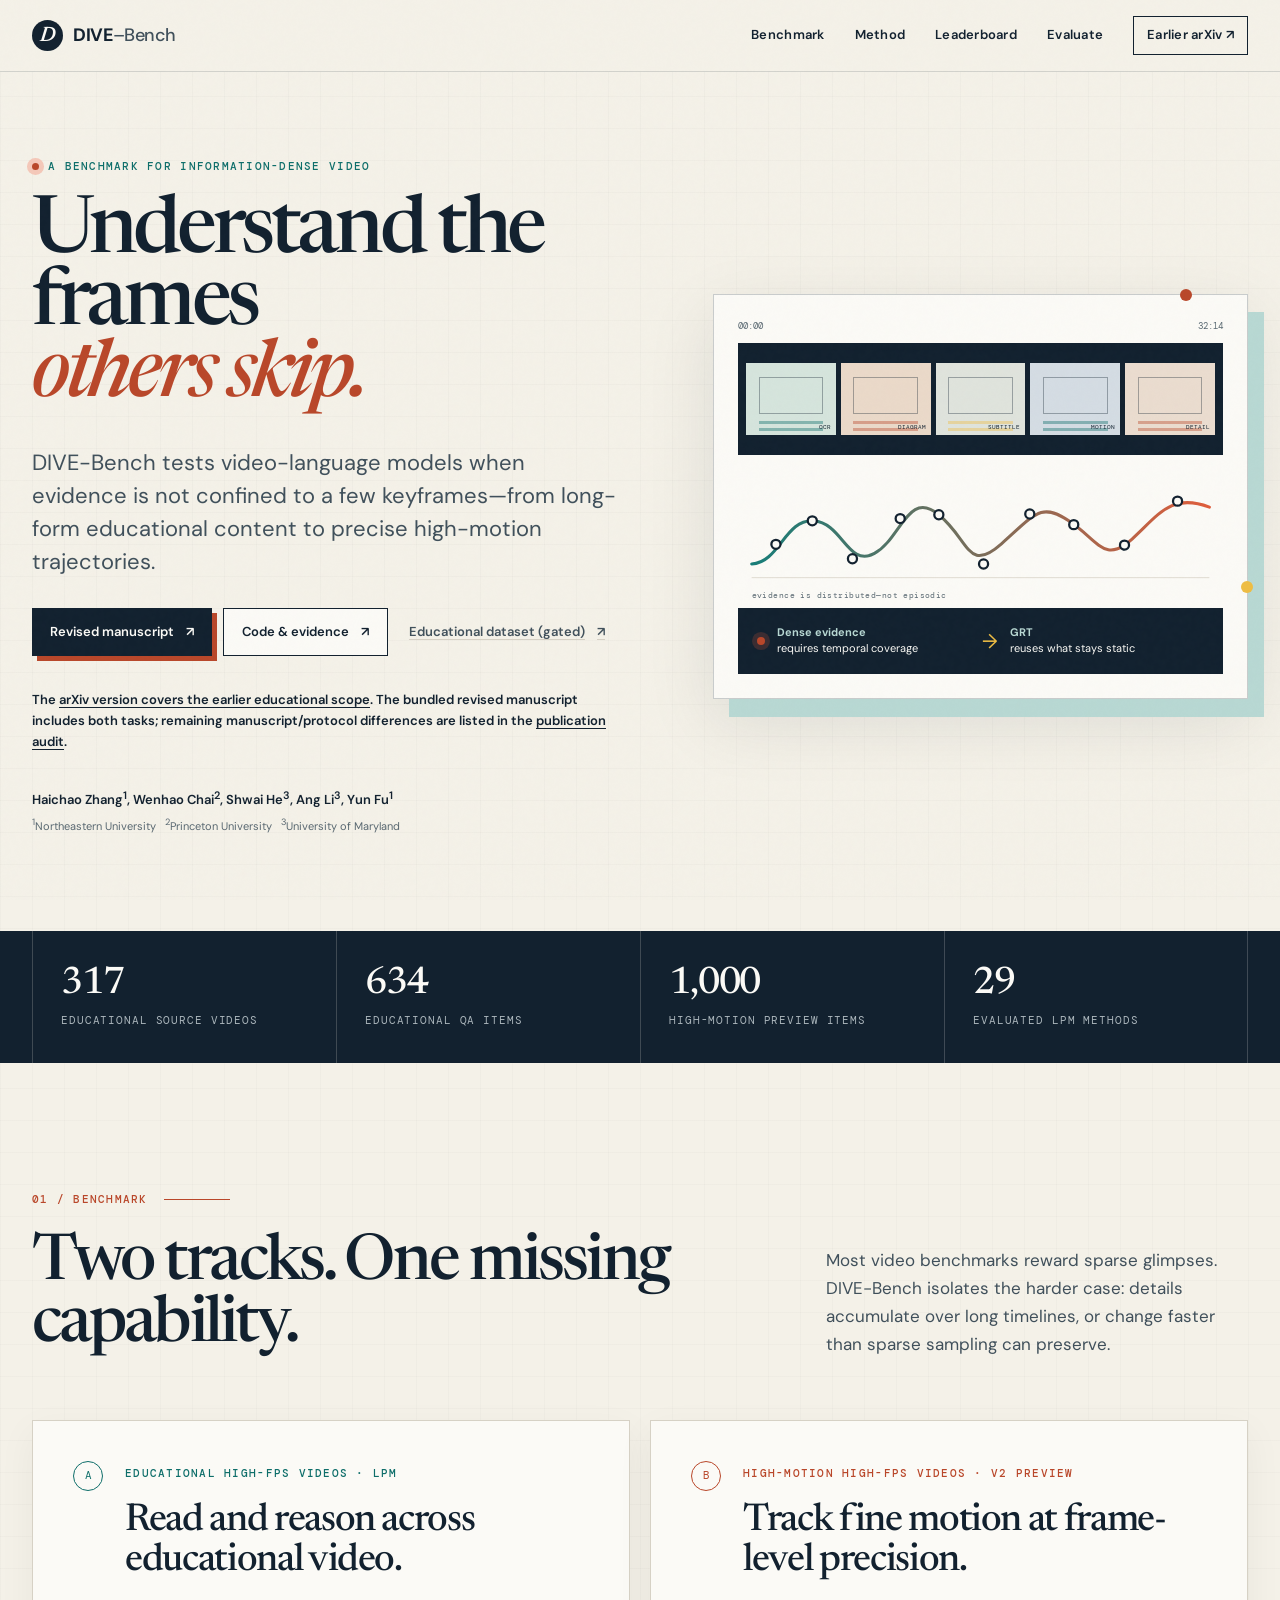
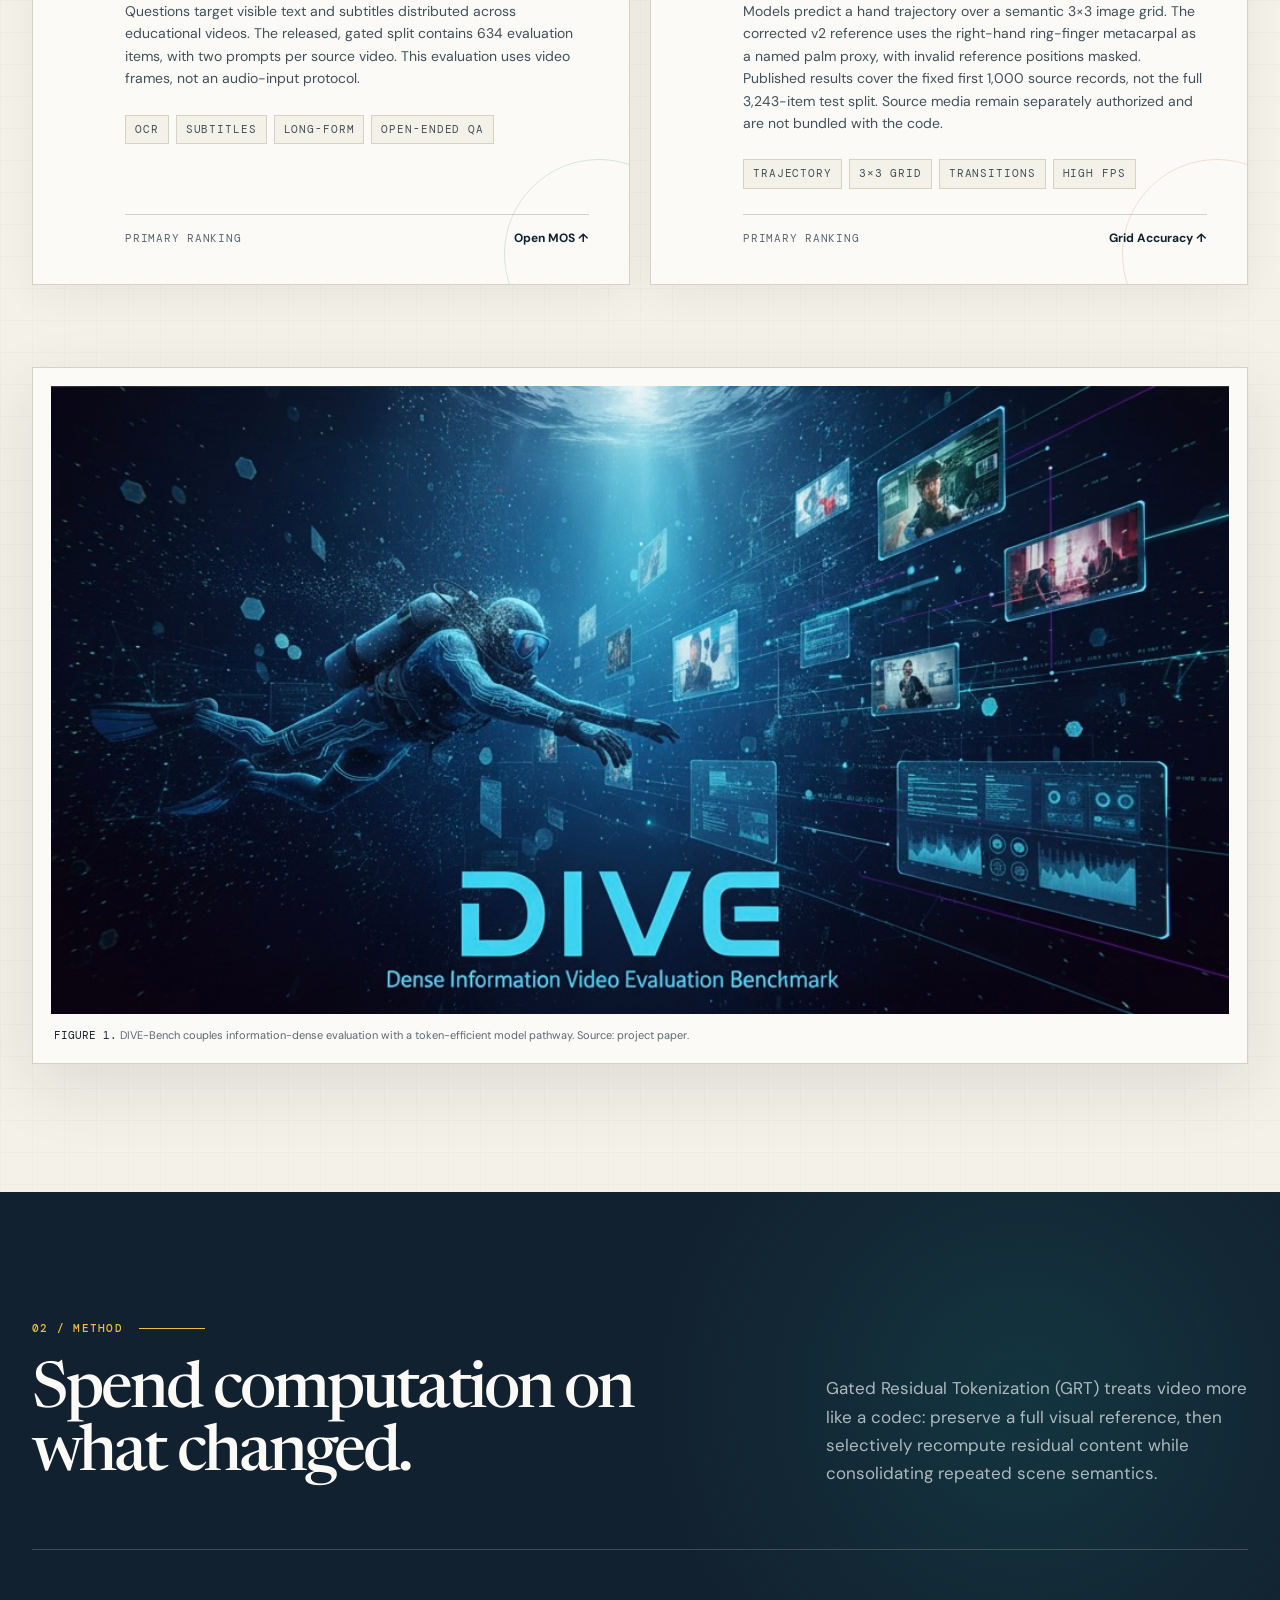
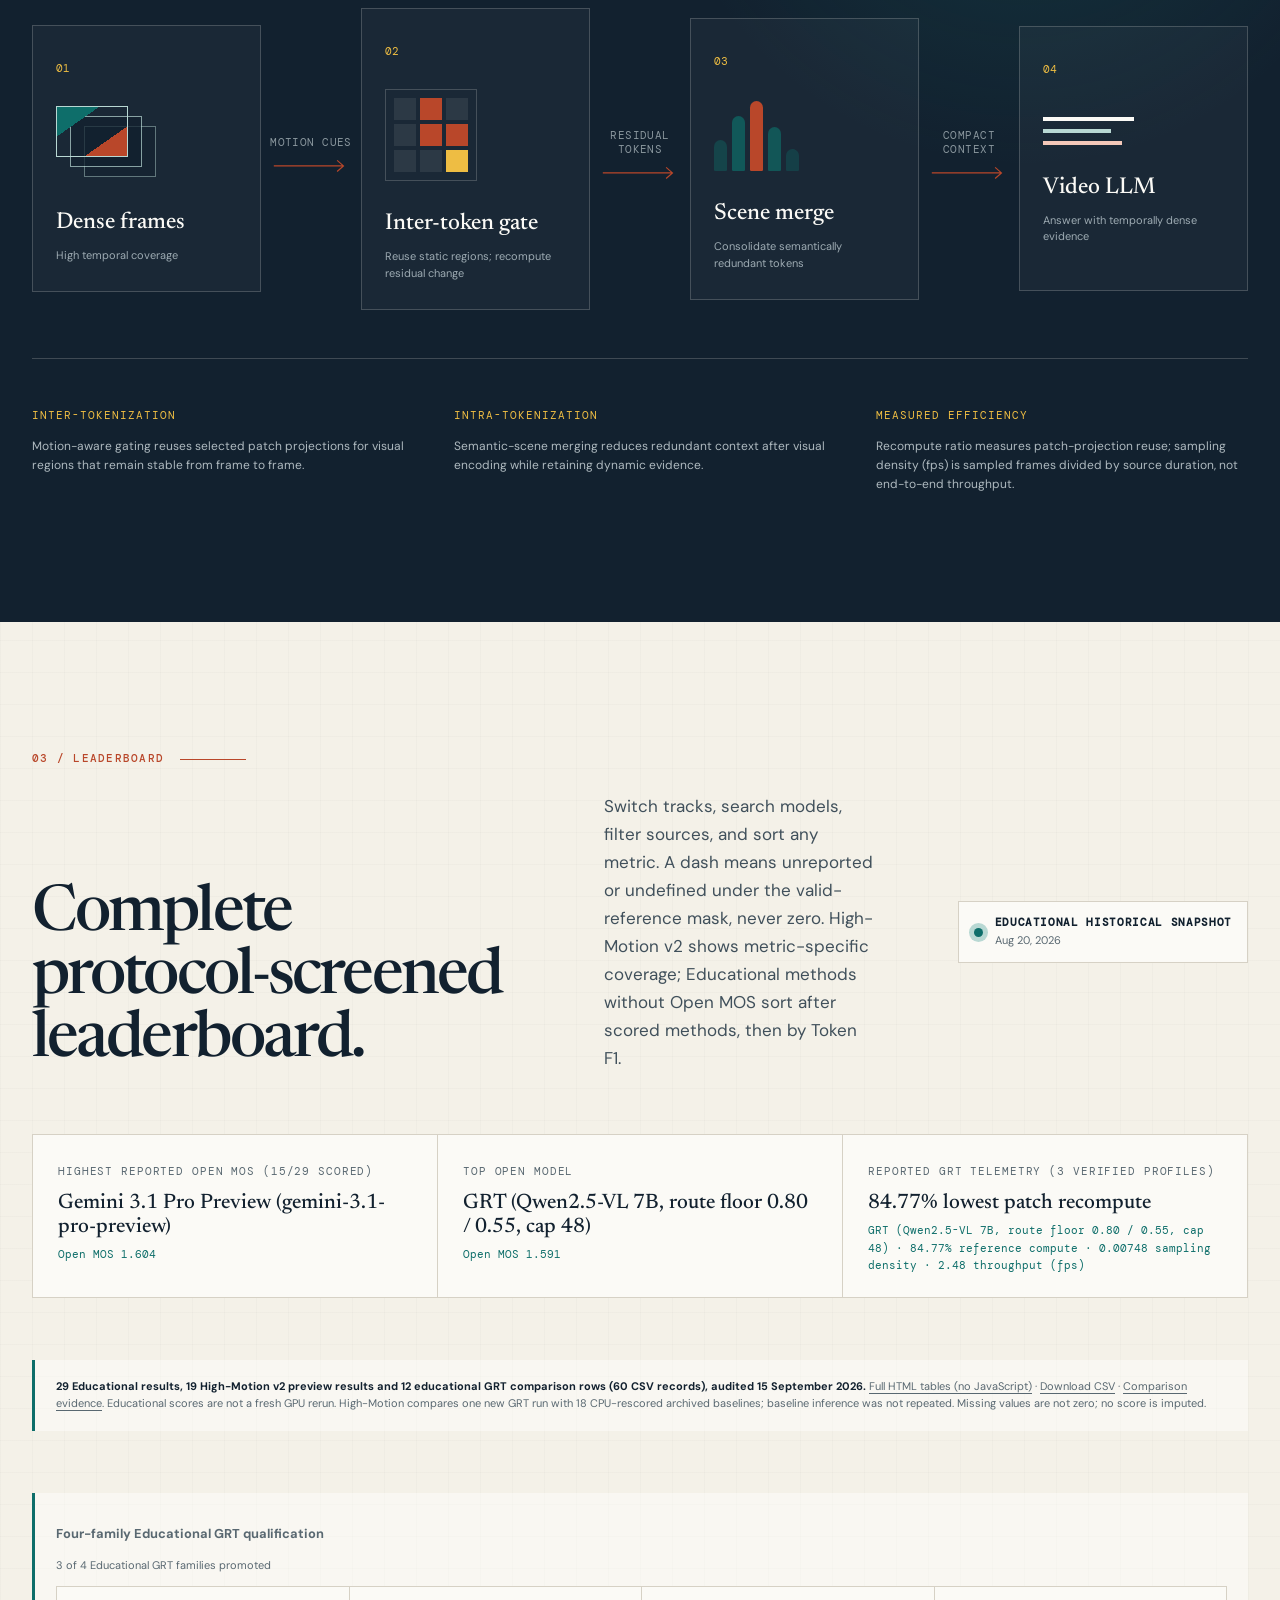
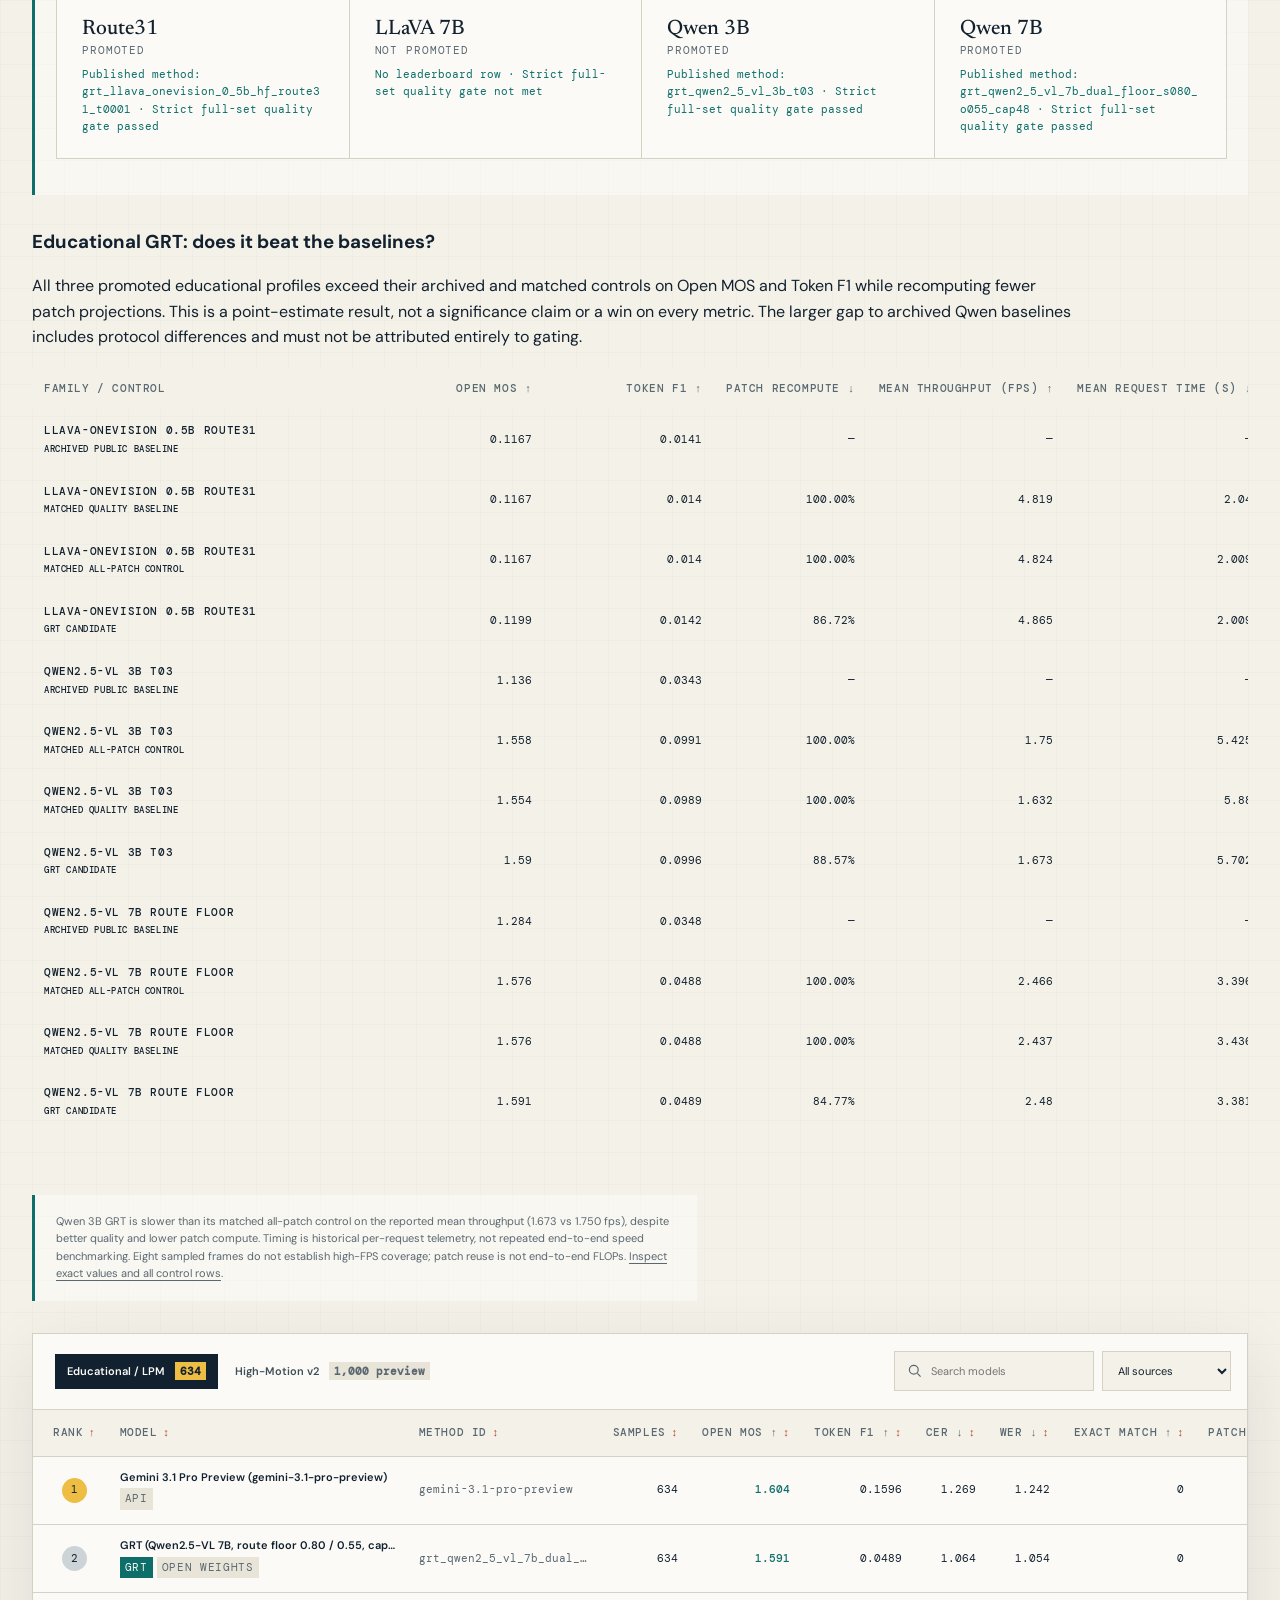
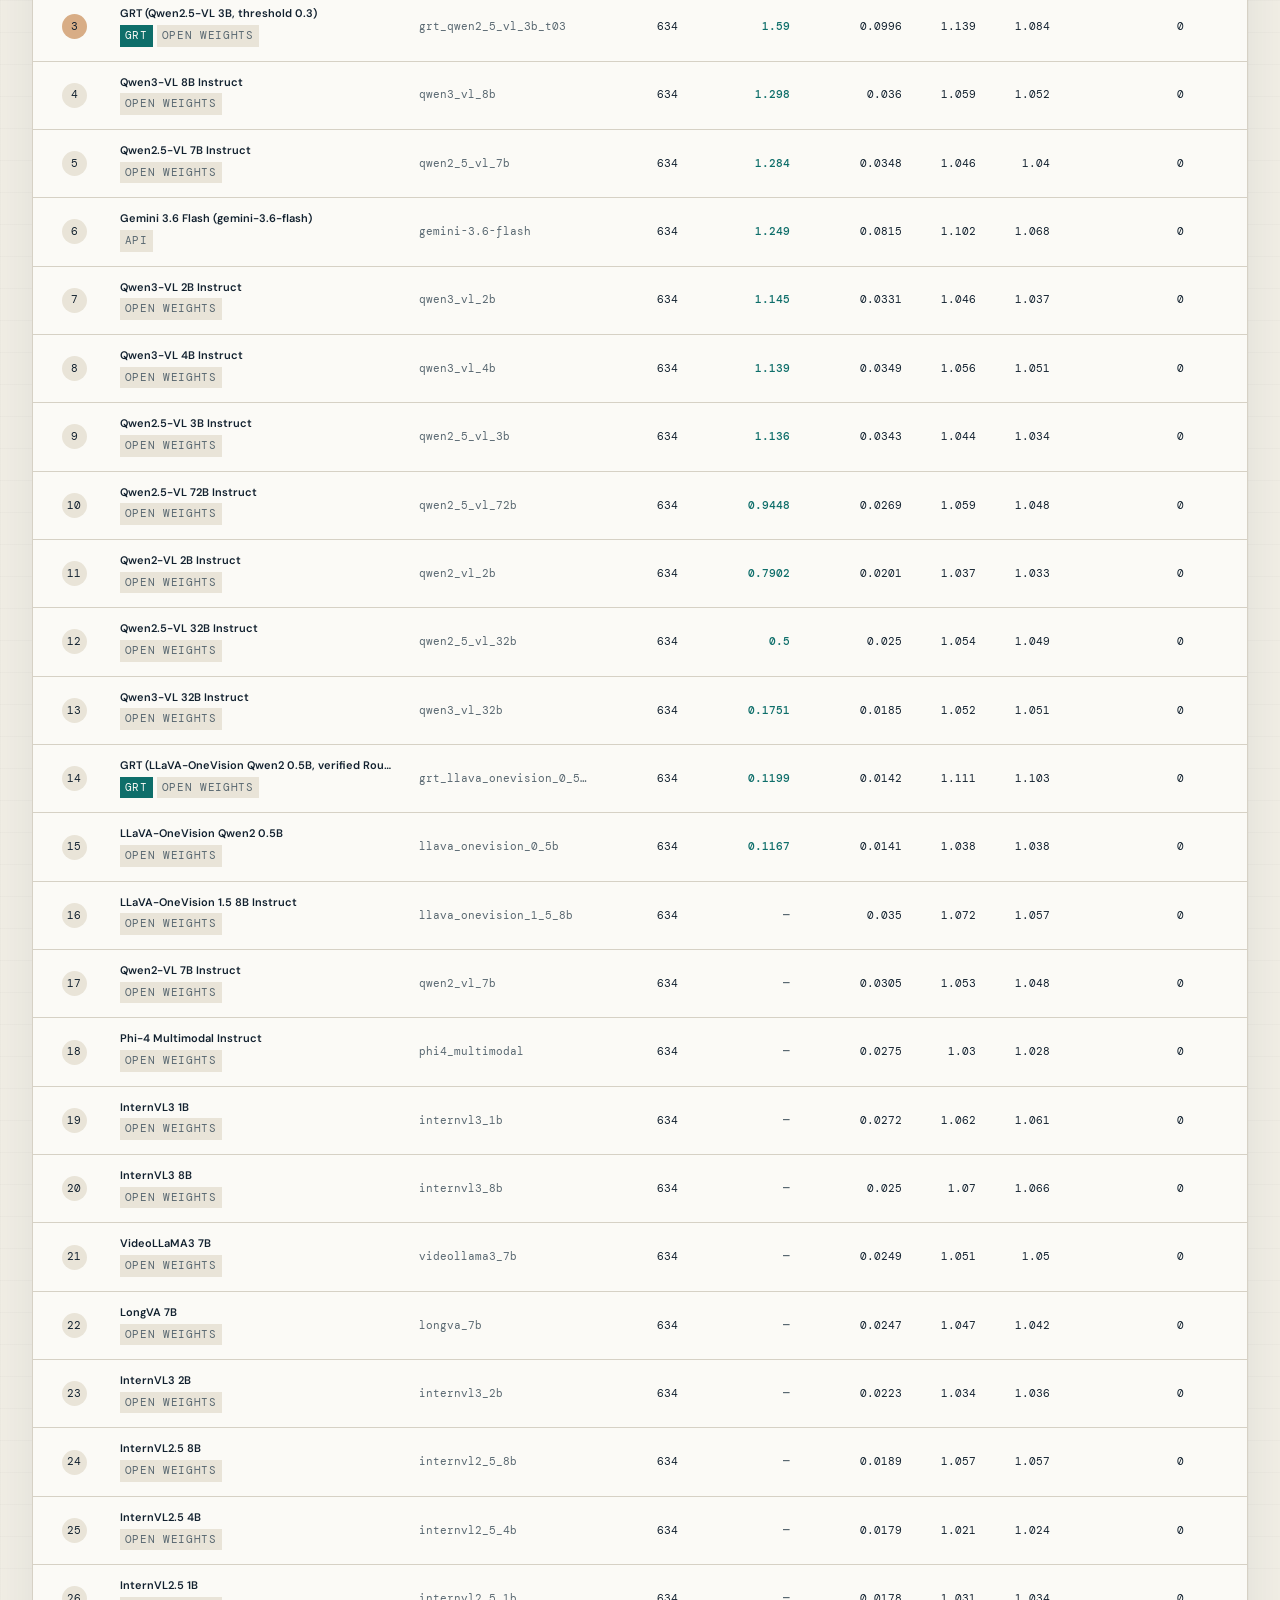
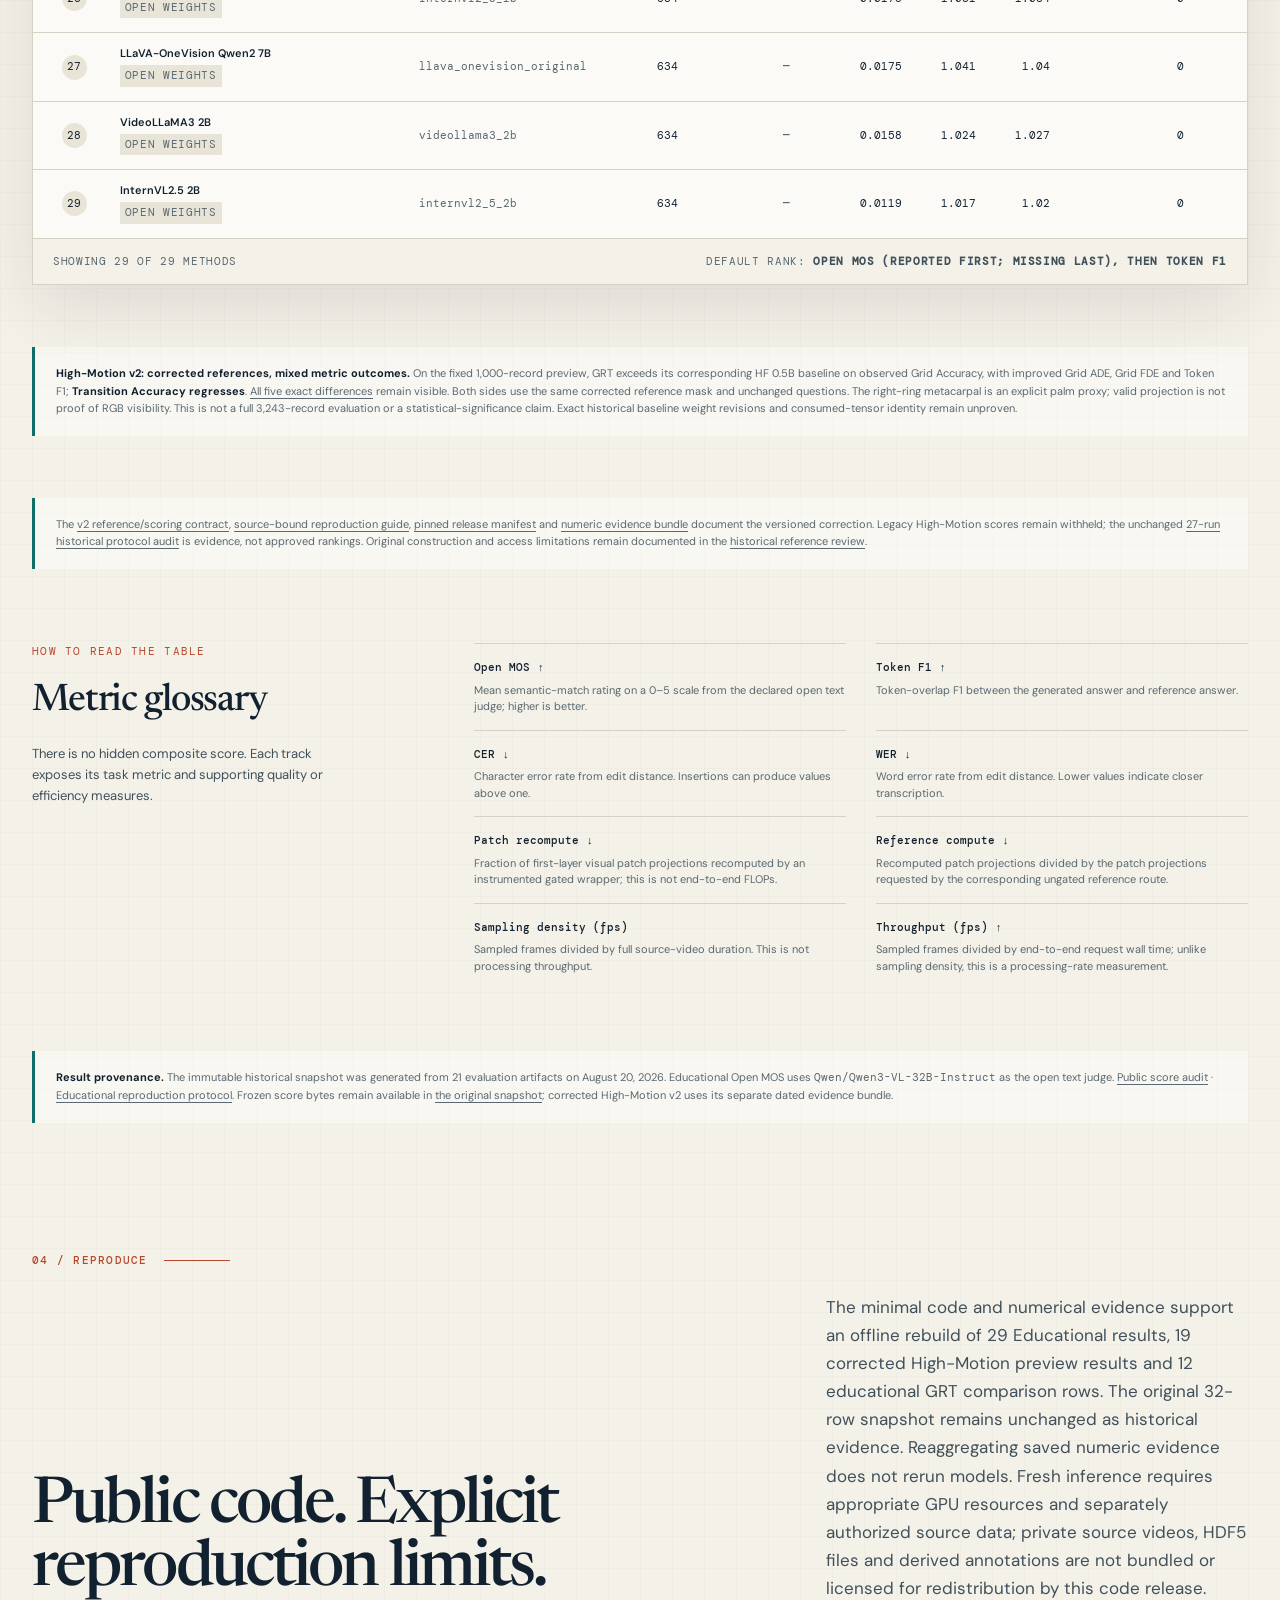
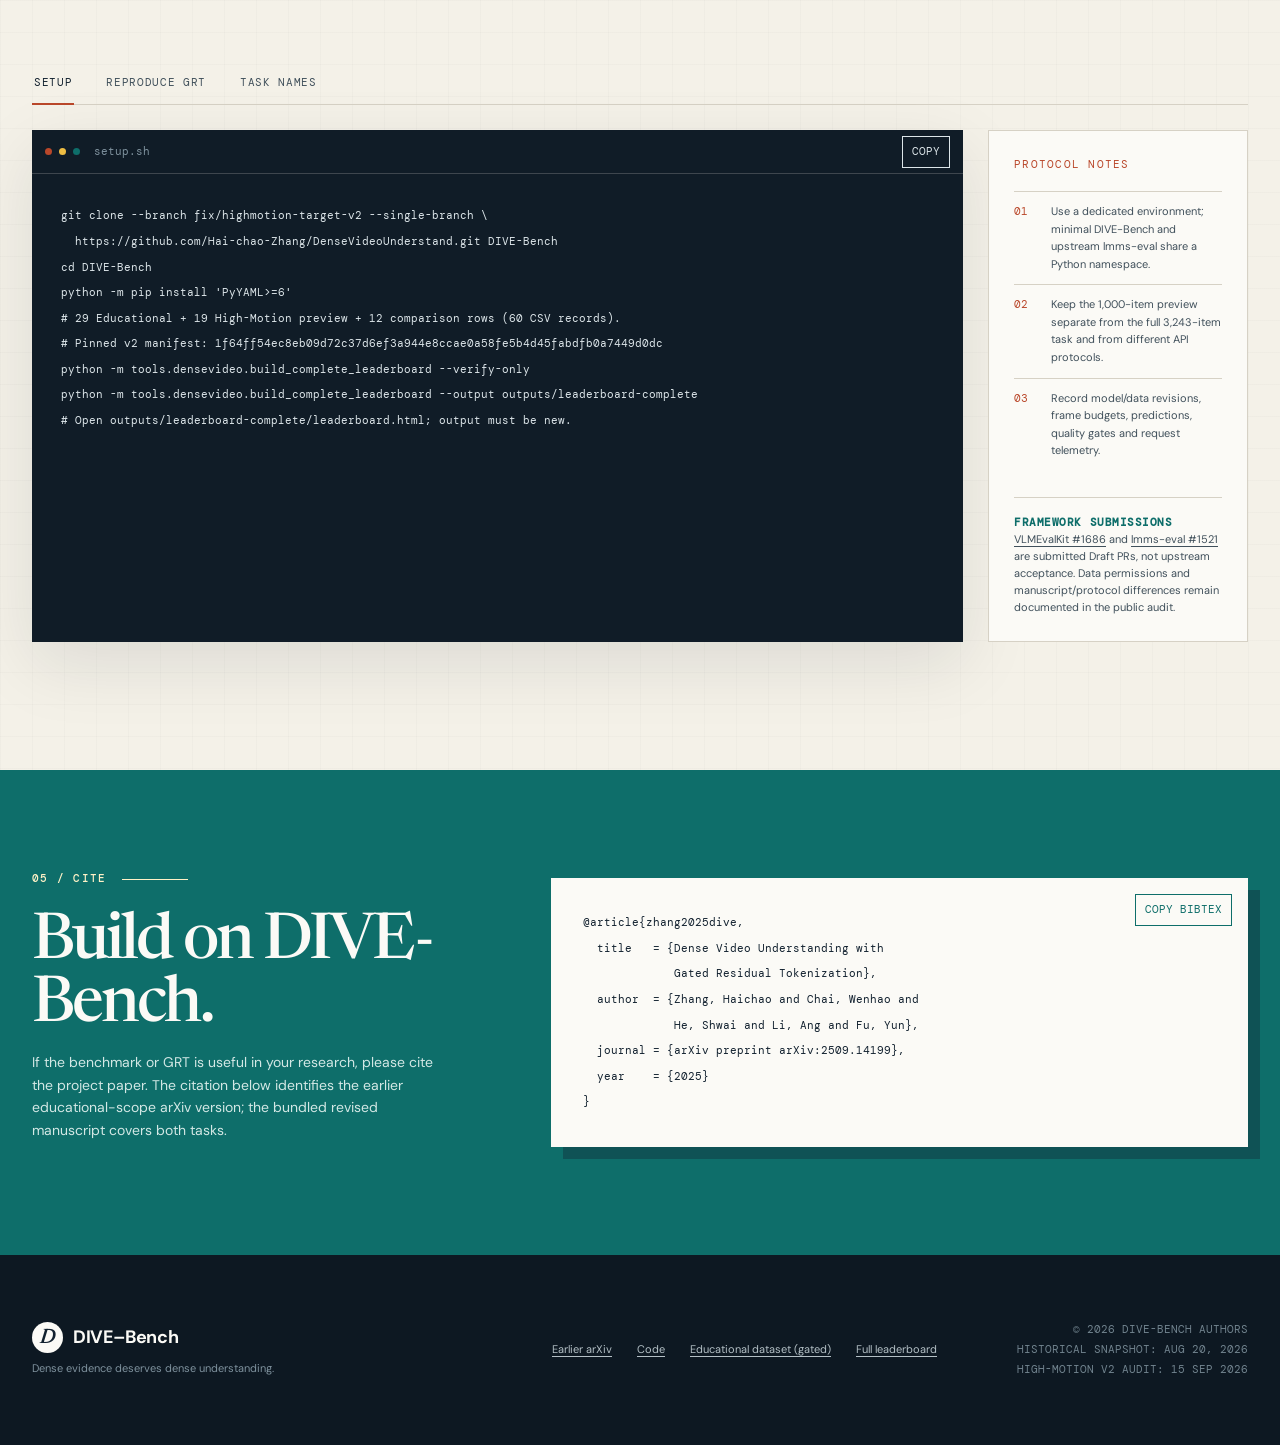
==== commit 432bccf9: "Publish verified High-Motion v2 leaderboard and 0.5B GRT comparison" ====
--- a/index.html
+++ b/index.html
@@ -16,7 +16,7 @@
   <link rel="preconnect" href="https://fonts.gstatic.com" crossorigin>
   <link href="https://fonts.googleapis.com/css2?family=DM+Mono:wght@400;500&amp;family=DM+Sans:wght@400;500;600;700&amp;family=Newsreader:opsz,wght@6..72,500;6..72,600&amp;display=swap" rel="stylesheet">
   <link rel="icon" href="data:image/svg+xml,%3Csvg xmlns='http://www.w3.org/2000/svg' viewBox='0 0 100 100'%3E%3Crect rx='20' width='100' height='100' fill='%2312212f'/%3E%3Cpath d='M20 64V29h25c20 0 33 12 33 35S65 91 45 91H20V64zm18 11h7c10 0 15-3 15-13 0-12-6-17-16-17h-6v30z' fill='%23f4f1e8'/%3E%3Ccircle cx='78' cy='23' r='9' fill='%23df5d3b'/%3E%3C/svg%3E">
-  <link rel="stylesheet" href="styles.css?v=20260914-export-guard">
+  <link rel="stylesheet" href="styles.css?v=20260915-hm-v2">
 </head>
 <body>
   <a class="skip-link" href="#main-content">Skip to content</a>
@@ -47,10 +47,10 @@
         <p class="hero-lead">DIVE-Bench tests video-language models when evidence is not confined to a few keyframes—from long-form educational content to precise high-motion trajectories.</p>
         <div class="hero-actions" role="group" aria-label="Project resources">
           <a class="button button-primary" href="https://github.com/Hai-chao-Zhang/DenseVideoUnderstand/blob/2a79fcce2707b1eb74648a5ed135c469b17eb4e1/paper/ECCV_Dense_Video_Understanding.pdf">Revised manuscript <span aria-hidden="true">↗</span></a>
-          <a class="button button-secondary" href="https://github.com/Hai-chao-Zhang/DenseVideoUnderstand/tree/release/dive-bench-minimal">Code &amp; evidence <span aria-hidden="true">↗</span></a>
+          <a class="button button-secondary" href="https://github.com/Hai-chao-Zhang/DenseVideoUnderstand/tree/fix/highmotion-target-v2">Code &amp; evidence <span aria-hidden="true">↗</span></a>
           <a class="button button-text" href="https://huggingface.co/datasets/haichaozhang/DenseVideoEvaluation">Educational dataset (gated) <span aria-hidden="true">↗</span></a>
         </div>
-        <p class="hero-meta">The <a href="https://arxiv.org/abs/2509.14199">arXiv version covers the earlier educational scope</a>. The bundled revised manuscript includes both tasks; remaining manuscript/protocol differences are listed in the <a href="https://github.com/Hai-chao-Zhang/DenseVideoUnderstand/blob/release/dive-bench-minimal/docs/PUBLICATION_AUDIT.md">publication audit</a>.</p>
+        <p class="hero-meta">The <a href="https://arxiv.org/abs/2509.14199">arXiv version covers the earlier educational scope</a>. The bundled revised manuscript includes both tasks; remaining manuscript/protocol differences are listed in the <a href="https://github.com/Hai-chao-Zhang/DenseVideoUnderstand/blob/fix/highmotion-target-v2/docs/PUBLICATION_AUDIT.md">publication audit</a>.</p>
         <p class="hero-meta">Haichao Zhang<sup>1</sup>, Wenhao Chai<sup>2</sup>, Shwai He<sup>3</sup>, Ang Li<sup>3</sup>, Yun Fu<sup>1</sup></p>
         <p class="affiliations"><sup>1</sup>Northeastern University &nbsp; <sup>2</sup>Princeton University &nbsp; <sup>3</sup>University of Maryland</p>
       </div>
@@ -122,9 +122,9 @@
         <article class="track-card track-motion reveal">
           <div class="track-index">B</div>
           <div>
-            <p class="track-label">High-Motion High-FPS Videos · preview</p>
+            <p class="track-label">High-Motion High-FPS Videos · v2 preview</p>
             <h3>Track fine motion at frame-level precision.</h3>
-            <p>Models predict a hand trajectory over a semantic 3×3 image grid. Quality results are temporarily withheld while target/reference consistency is reviewed. The archived 1,000-item preview is distinct from the 3,243-item test split. Video access and underlying source licenses must be checked separately.</p>
+            <p>Models predict a hand trajectory over a semantic 3×3 image grid. The corrected v2 reference uses the right-hand ring-finger metacarpal as a named palm proxy, with invalid reference positions masked. Published results cover the fixed first 1,000 source records, not the full 3,243-item test split. Source media remain separately authorized and are not bundled with the code.</p>
             <ul class="tag-list">
               <li>Trajectory</li><li>3×3 grid</li><li>Transitions</li><li>High FPS</li>
             </ul>
@@ -190,17 +190,17 @@
       <div class="section-heading leaderboard-heading reveal">
         <div>
           <h2 id="leaderboard-title">Complete protocol-screened leaderboard.</h2>
-          <p>Switch tracks, search models, filter sources, and sort any metric. A dash means that the current public artifact did not report that field. For the LPM default rank, methods without Open MOS are placed after all scored methods, then ordered by Token F1.</p>
+          <p>Switch tracks, search models, filter sources, and sort any metric. A dash means unreported or undefined under the valid-reference mask, never zero. High-Motion v2 shows metric-specific coverage; Educational methods without Open MOS sort after scored methods, then by Token F1.</p>
         </div>
         <div class="snapshot">
           <span class="snapshot-dot" aria-hidden="true"></span>
-          <div><strong>Historical result snapshot</strong><span id="snapshot-date">20 Aug 2026</span></div>
+          <div><strong>Educational historical snapshot</strong><span id="snapshot-date">20 Aug 2026</span></div>
         </div>
       </div>
 
       <div class="leader-summary" id="leader-summary" aria-live="polite"></div>
 
-      <p class="provenance-note"><strong>29 Educational results plus 12 educational GRT comparison rows (41 CSV records), audited 14 September 2026.</strong> High-Motion results are withheld pending target/reference consistency review. <a href="leaderboard.html?v=20260914-export-guard">Full HTML tables (no JavaScript)</a> · <a href="data/leaderboard-complete.csv?v=20260914-export-guard" download>Download CSV</a> · <a href="data/public-audit.json?v=20260914-export-guard">Comparison evidence</a>. Historical scores are not a fresh GPU rerun. Missing Open MOS values are not zero; no score is imputed.</p>
+      <p class="provenance-note"><strong>29 Educational results, 19 High-Motion v2 preview results and 12 educational GRT comparison rows (60 CSV records), audited 15 September 2026.</strong> <a href="leaderboard.html?v=20260915-hm-v2">Full HTML tables (no JavaScript)</a> · <a href="data/leaderboard-complete.csv?v=20260915-hm-v2" download>Download CSV</a> · <a href="data/public-audit.json?v=20260915-hm-v2">Comparison evidence</a>. Educational scores are not a fresh GPU rerun. High-Motion compares one new GRT run with 18 CPU-rescored archived baselines; baseline inference was not repeated. Missing values are not zero; no score is imputed.</p>
 
       <section class="provenance-note" id="grt-family-qualification" aria-labelledby="grt-family-qualification-title" hidden>
         <h3 id="grt-family-qualification-title">Four-family Educational GRT qualification</h3>
@@ -214,14 +214,14 @@
         <div class="table-scroll" role="region" tabindex="0" aria-label="Educational GRT matched-control comparison">
           <table id="grt-comparison-table"><caption>634 educational items per method, eight sampled frames; all controls shown</caption><thead><tr><th scope="col">Family / control</th><th scope="col">Open MOS ↑</th><th scope="col">Token F1 ↑</th><th scope="col">Patch recompute ↓</th><th scope="col">Mean throughput (fps) ↑</th><th scope="col">Mean request time (s) ↓</th></tr></thead><tbody id="grt-comparison-body"></tbody></table>
         </div>
-        <p class="provenance-note">Qwen 3B GRT is slower than its matched all-patch control on the reported mean throughput (1.673 vs 1.750 fps), despite better quality and lower patch compute. Timing is historical per-request telemetry, not repeated end-to-end speed benchmarking. Eight sampled frames do not establish high-FPS coverage; patch reuse is not end-to-end FLOPs. <a href="leaderboard.html?v=20260914-export-guard#grt-controls">Inspect exact values and all control rows</a>.</p>
+        <p class="provenance-note">Qwen 3B GRT is slower than its matched all-patch control on the reported mean throughput (1.673 vs 1.750 fps), despite better quality and lower patch compute. Timing is historical per-request telemetry, not repeated end-to-end speed benchmarking. Eight sampled frames do not establish high-FPS coverage; patch reuse is not end-to-end FLOPs. <a href="leaderboard.html?v=20260915-hm-v2#grt-controls">Inspect exact values and all control rows</a>.</p>
       </section>
 
       <div class="leaderboard-panel reveal">
         <div class="leaderboard-toolbar">
           <div class="track-tabs" role="group" aria-label="Leaderboard track">
             <button id="tab-lpm" class="track-tab is-active" type="button" aria-pressed="true" data-track="lpm">Educational / LPM <span>634</span></button>
-            <button id="tab-highmotion" class="track-tab" type="button" aria-pressed="false" data-track="highmotion">High-Motion <span>Under review</span></button>
+            <button id="tab-highmotion" class="track-tab" type="button" aria-pressed="false" data-track="highmotion">High-Motion v2 <span>1,000 preview</span></button>
           </div>
           <div class="leaderboard-filters">
             <label class="search-field">
@@ -252,8 +252,9 @@
           <p>Default rank: <strong id="ranking-rule">Open MOS (reported first; missing last), then Token F1</strong></p>
         </div>
       </div>
-      <noscript><p>The interactive table requires JavaScript. <a href="leaderboard.html?v=20260914-export-guard">The current leaderboard and all Educational GRT controls are also available as plain HTML.</a></p></noscript>
-      <p class="provenance-note"><strong>High-Motion target/reference review.</strong> A bounded check of four reference examples found a mismatch between the requested hand target and the source joint underlying the archived trajectories. Its full extent and original construction rules remain under review. A <a href="https://github.com/Hai-chao-Zhang/DenseVideoUnderstand/blob/9ee16af0d03d7f31e726b71f00e4586972afb062/docs/HIGHMOTION_TARGET_HOLD.md">full 3,243-reference follow-up</a> documents non-universal coordinate/grid agreement and data issues, not a universal label-correctness finding. All High-Motion results, including the previously protocol-screened baselines, are withheld from current tables and CSV. The unchanged <a href="data/highmotion-audit.json">27-run historical protocol audit</a> is retained as evidence, not as approved rankings. No High-Motion GRT superiority claim is made.</p>
+      <noscript><p>The interactive table requires JavaScript. <a href="leaderboard.html?v=20260915-hm-v2">The current leaderboard and all Educational GRT controls are also available as plain HTML.</a></p></noscript>
+      <p class="provenance-note"><strong>High-Motion v2: corrected references, mixed metric outcomes.</strong> On the fixed 1,000-record preview, GRT exceeds its corresponding HF 0.5B baseline on observed Grid Accuracy, with improved Grid ADE, Grid FDE and Token F1; <strong>Transition Accuracy regresses</strong>. <a href="leaderboard.html?v=20260915-hm-v2#highmotion-v2-comparison">All five exact differences</a> remain visible. Both sides use the same corrected reference mask and unchanged questions. The right-ring metacarpal is an explicit palm proxy; valid projection is not proof of RGB visibility. This is not a full 3,243-record evaluation or a statistical-significance claim. Exact historical baseline weight revisions and consumed-tensor identity remain unproven.</p>
+      <p class="provenance-note">The <a href="https://github.com/Hai-chao-Zhang/DenseVideoUnderstand/blob/fix/highmotion-target-v2/docs/HIGHMOTION_REFERENCE_V2.md">v2 reference/scoring contract</a>, <a href="https://github.com/Hai-chao-Zhang/DenseVideoUnderstand/blob/fix/highmotion-target-v2/docs/HIGHMOTION_V2_REPRODUCTION.md">source-bound reproduction guide</a>, <a href="https://github.com/Hai-chao-Zhang/DenseVideoUnderstand/blob/fix/highmotion-target-v2/release/2026-09-15/manifest.json">pinned release manifest</a> and <a href="https://github.com/Hai-chao-Zhang/DenseVideoUnderstand/blob/fix/highmotion-target-v2/release/2026-09-15/numeric_reports.json.gz">numeric evidence bundle</a> document the versioned correction. Legacy High-Motion scores remain withheld; the unchanged <a href="data/highmotion-audit.json">27-run historical protocol audit</a> is evidence, not approved rankings. Original construction and access limitations remain documented in the <a href="https://github.com/Hai-chao-Zhang/DenseVideoUnderstand/blob/9ee16af0d03d7f31e726b71f00e4586972afb062/docs/HIGHMOTION_TARGET_HOLD.md">historical reference review</a>.</p>
 
       <section class="metric-glossary" aria-labelledby="glossary-title">
         <div class="glossary-intro">
@@ -264,14 +265,14 @@
         <dl id="metric-definitions"></dl>
       </section>
 
-      <p class="provenance-note"><strong>Result provenance.</strong> The immutable historical snapshot was generated from <span id="source-artifact-count">21</span> evaluation artifacts on <span id="snapshot-date-long">20 August 2026</span>. Educational Open MOS uses <code id="open-mos-judge">Qwen/Qwen3-VL-32B-Instruct</code> as the open text judge. <a href="https://github.com/Hai-chao-Zhang/DenseVideoUnderstand/blob/release/dive-bench-minimal/docs/PUBLICATION_AUDIT.md">Public score audit</a> · <a href="https://github.com/Hai-chao-Zhang/DenseVideoUnderstand/blob/release/dive-bench-minimal/docs/REPRODUCTION.md">Pinned reproduction protocol</a>. Frozen score bytes remain available in <a href="data/leaderboard.js">the original snapshot</a>.</p>
+      <p class="provenance-note"><strong>Result provenance.</strong> The immutable historical snapshot was generated from <span id="source-artifact-count">21</span> evaluation artifacts on <span id="snapshot-date-long">20 August 2026</span>. Educational Open MOS uses <code id="open-mos-judge">Qwen/Qwen3-VL-32B-Instruct</code> as the open text judge. <a href="https://github.com/Hai-chao-Zhang/DenseVideoUnderstand/blob/fix/highmotion-target-v2/docs/PUBLICATION_AUDIT.md">Public score audit</a> · <a href="https://github.com/Hai-chao-Zhang/DenseVideoUnderstand/blob/fix/highmotion-target-v2/docs/REPRODUCTION.md">Educational reproduction protocol</a>. Frozen score bytes remain available in <a href="data/leaderboard.js">the original snapshot</a>; corrected High-Motion v2 uses its separate dated evidence bundle.</p>
     </section>
 
     <section class="section-shell evaluate-section" id="evaluate" aria-labelledby="evaluate-title">
       <div class="section-kicker">04 / Reproduce</div>
       <div class="section-heading reveal">
         <h2 id="evaluate-title">Public code. Explicit reproduction limits.</h2>
-        <p>The minimal code and numerical evidence are public. Rebuild the current view offline: 29 Educational results plus 12 educational GRT comparison rows, with standalone HTML, CSV and source evidence. High-Motion results are withheld pending reference review; the original 32-row snapshot remains unchanged as historical evidence. Fresh inference of the pinned three-arm educational GRT profiles and Open MOS require appropriate GPU resources and authorized data access; neither is implied by the numerical audit.</p>
+        <p>The minimal code and numerical evidence support an offline rebuild of 29 Educational results, 19 corrected High-Motion preview results and 12 educational GRT comparison rows. The original 32-row snapshot remains unchanged as historical evidence. Reaggregating saved numeric evidence does not rerun models. Fresh inference requires appropriate GPU resources and separately authorized source data; private source videos, HDF5 files and derived annotations are not bundled or licensed for redistribution by this code release.</p>
       </div>
 
       <div class="code-layout reveal">
@@ -282,12 +283,12 @@
         </div>
         <div class="code-window" id="code-panel" role="tabpanel" aria-labelledby="code-tab-setup" tabindex="0">
           <div class="code-window-bar"><span></span><span></span><span></span><p id="code-filename">setup.sh</p><button class="copy-button" type="button" data-copy-target="active-code">Copy</button></div>
-          <pre tabindex="0"><code id="active-code">git clone --branch release/dive-bench-minimal --single-branch \
+          <pre tabindex="0"><code id="active-code">git clone --branch fix/highmotion-target-v2 --single-branch \
   https://github.com/Hai-chao-Zhang/DenseVideoUnderstand.git DIVE-Bench
 cd DIVE-Bench
-git checkout 9ee16af0d03d7f31e726b71f00e4586972afb062
 python -m pip install 'PyYAML&gt;=6'
-# 29 Educational results + 12 comparison rows; High-Motion results withheld.
+# 29 Educational + 19 High-Motion preview + 12 comparison rows (60 CSV records).
+# Pinned v2 manifest: 1f64ff54ec8eb09d72c37d6ef3a944e8ccae0a58fe5b4d45fabdfb0a7449d0dc
 python -m tools.densevideo.build_complete_leaderboard --verify-only
 python -m tools.densevideo.build_complete_leaderboard --output outputs/leaderboard-complete
 # Open outputs/leaderboard-complete/leaderboard.html; output must be new.</code></pre>
@@ -329,13 +330,13 @@
   <footer class="site-footer">
     <div class="section-shell footer-inner">
       <div><a class="brand footer-brand" href="#top"><span class="brand-mark" aria-hidden="true">D</span><span>DIVE–Bench</span></a><p>Dense evidence deserves dense understanding.</p></div>
-      <div class="footer-links"><a href="https://arxiv.org/abs/2509.14199">Earlier arXiv</a><a href="https://github.com/Hai-chao-Zhang/DenseVideoUnderstand/tree/release/dive-bench-minimal">Code</a><a href="https://huggingface.co/datasets/haichaozhang/DenseVideoEvaluation">Educational dataset (gated)</a><a href="leaderboard.html?v=20260914-export-guard">Full leaderboard</a></div>
-      <p class="footer-meta">© 2026 DIVE-Bench authors<br>Historical snapshot: <span id="footer-sync-date">20 Aug 2026</span><br>Public audit: 14 Sep 2026</p>
+      <div class="footer-links"><a href="https://arxiv.org/abs/2509.14199">Earlier arXiv</a><a href="https://github.com/Hai-chao-Zhang/DenseVideoUnderstand/tree/fix/highmotion-target-v2">Code</a><a href="https://huggingface.co/datasets/haichaozhang/DenseVideoEvaluation">Educational dataset (gated)</a><a href="leaderboard.html?v=20260915-hm-v2">Full leaderboard</a></div>
+      <p class="footer-meta">© 2026 DIVE-Bench authors<br>Historical snapshot: <span id="footer-sync-date">20 Aug 2026</span><br>High-Motion v2 audit: 15 Sep 2026</p>
     </div>
   </footer>
 
   <script src="data/leaderboard.js?v=1f1b5a79c74ff763" defer></script>
-  <script src="data/public-audit.js?v=20260914-export-guard" defer></script>
-  <script src="app.js?v=20260914-export-guard" defer></script>
+  <script src="data/public-audit.js?v=20260915-hm-v2" defer></script>
+  <script src="app.js?v=20260915-hm-v2" defer></script>
 </body>
 </html>
--- a/styles.css
+++ b/styles.css
@@ -1297,6 +1297,22 @@
   color: var(--ink-faint);
   font-family: var(--sans);
   text-align: center !important;
+}
+
+/* Empty-state messages must fit the viewport, not the wide numeric columns. */
+#leaderboard-table[data-empty="true"] {
+  min-width: 0;
+  table-layout: fixed;
+}
+
+#leaderboard-table[data-empty="true"] thead {
+  display: none;
+}
+
+#leaderboard-table[data-empty="true"] .table-empty td {
+  width: auto;
+  white-space: normal;
+  overflow-wrap: anywhere;
 }
 
 .table-footer {
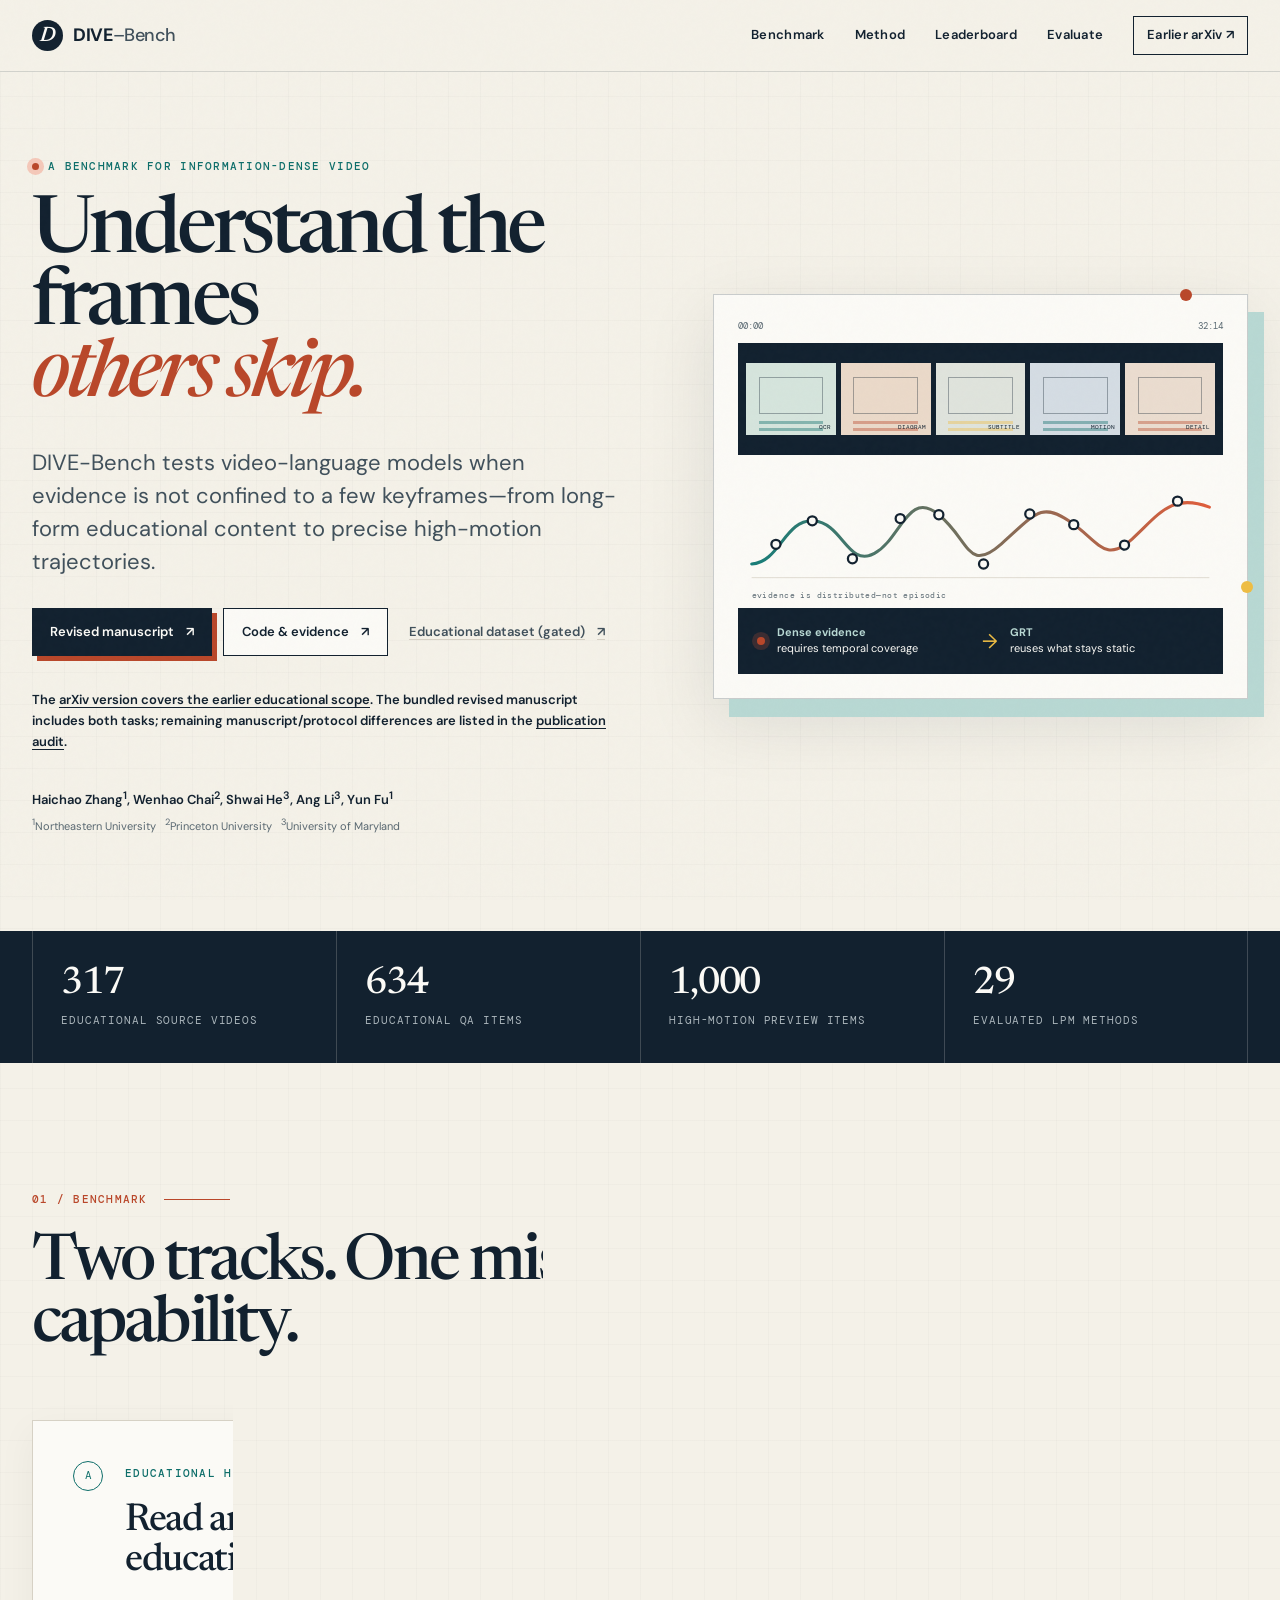
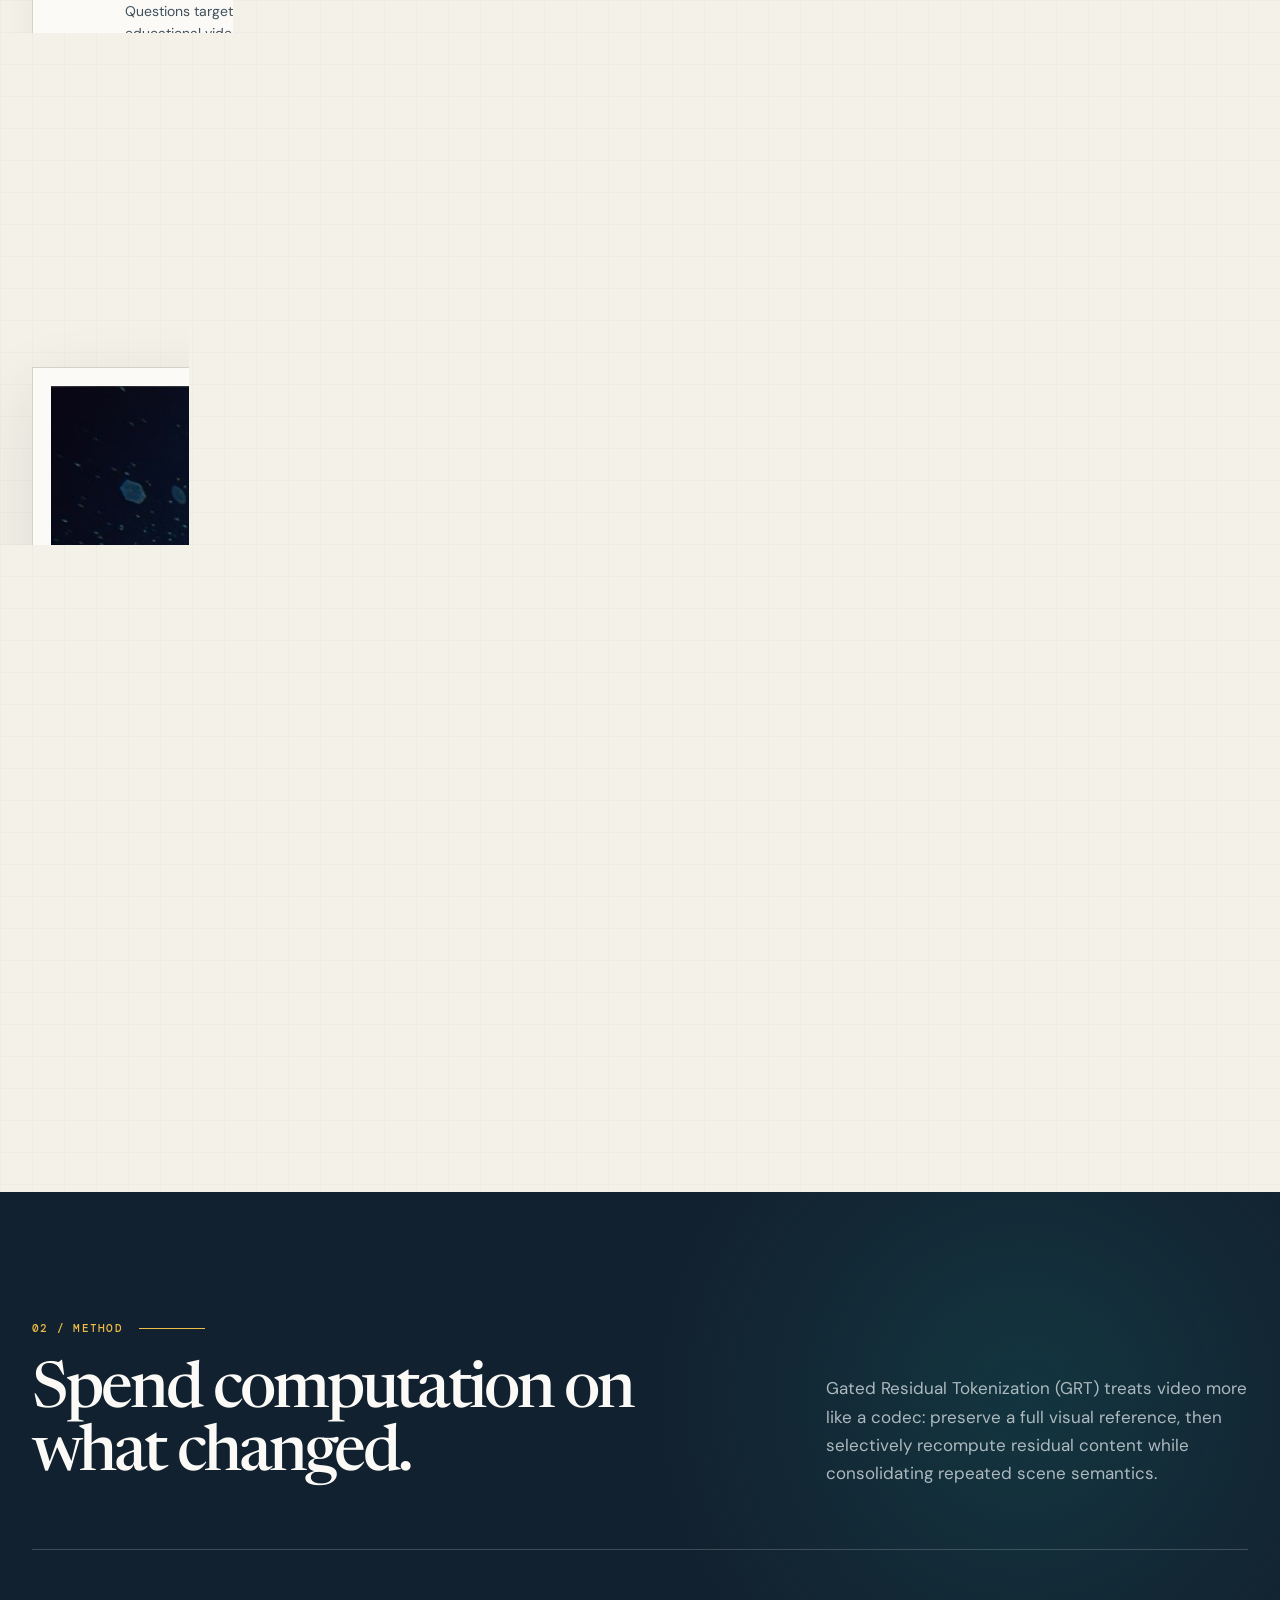
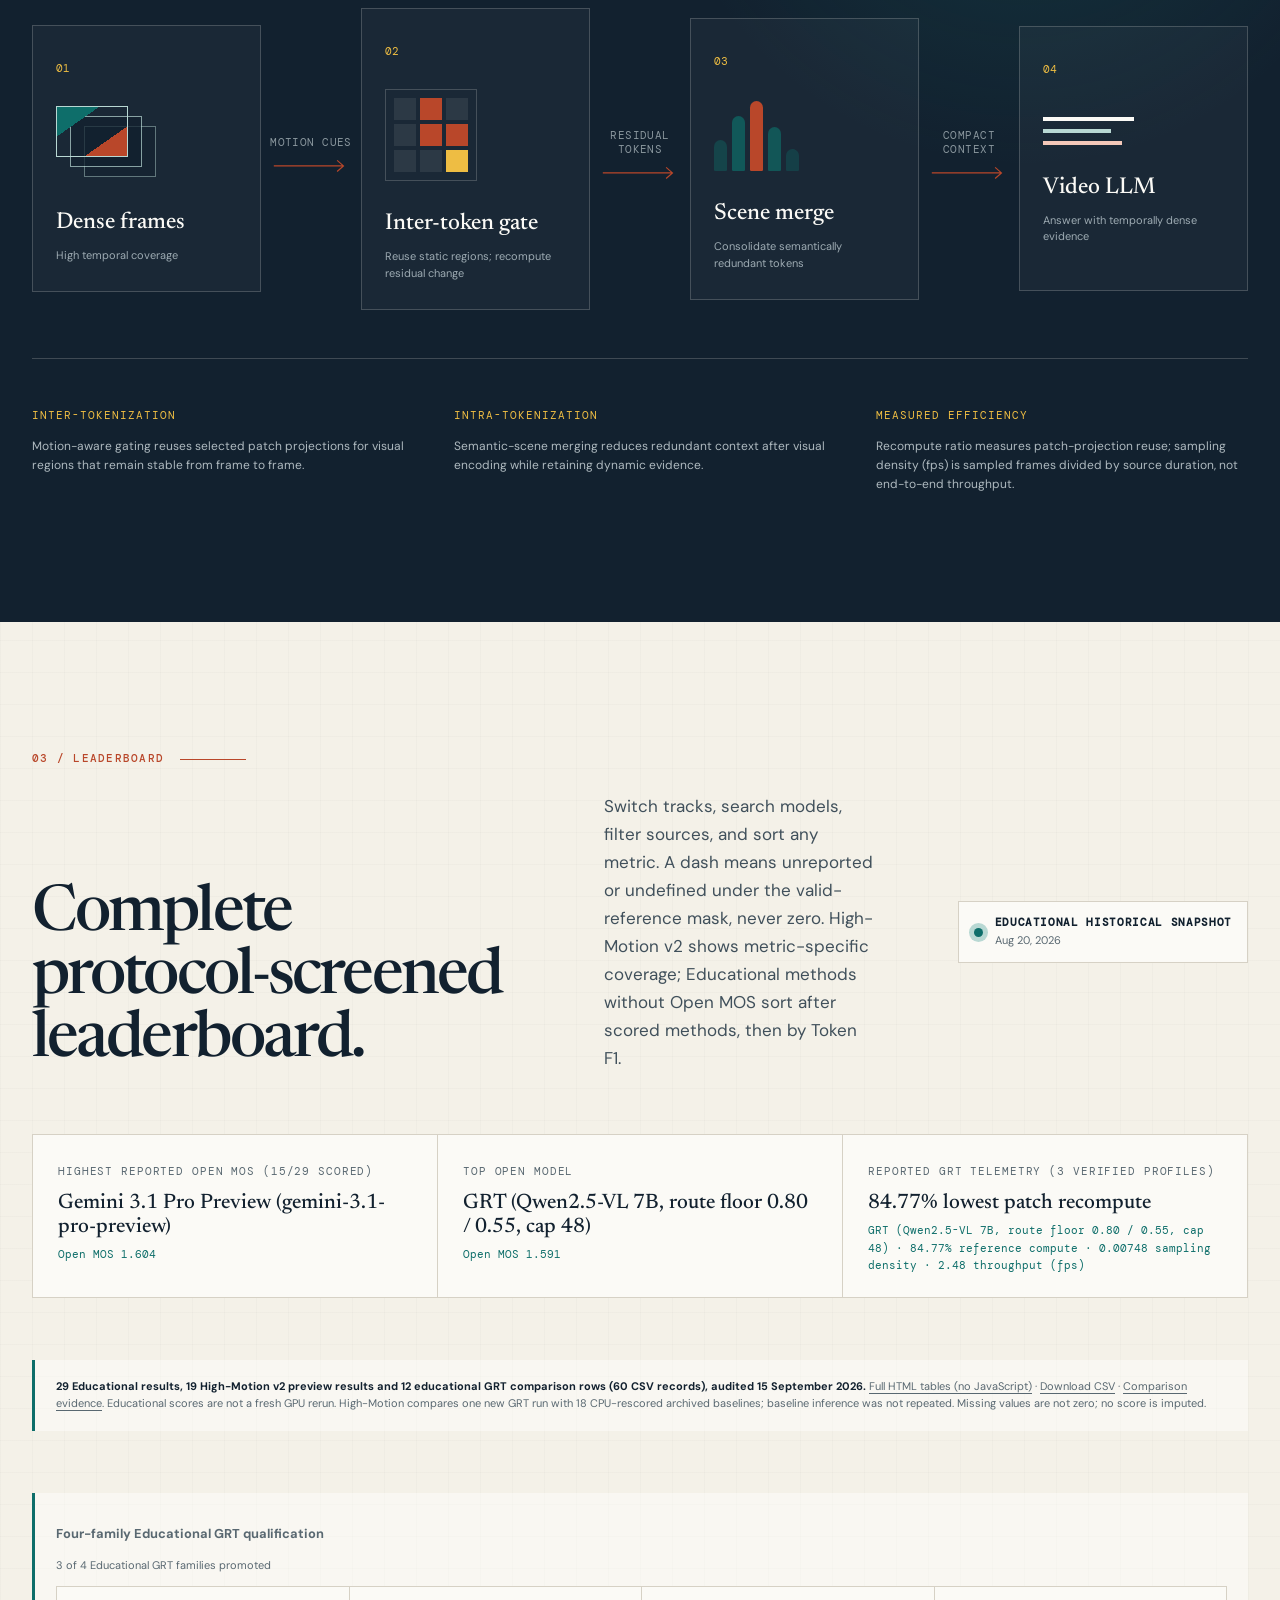
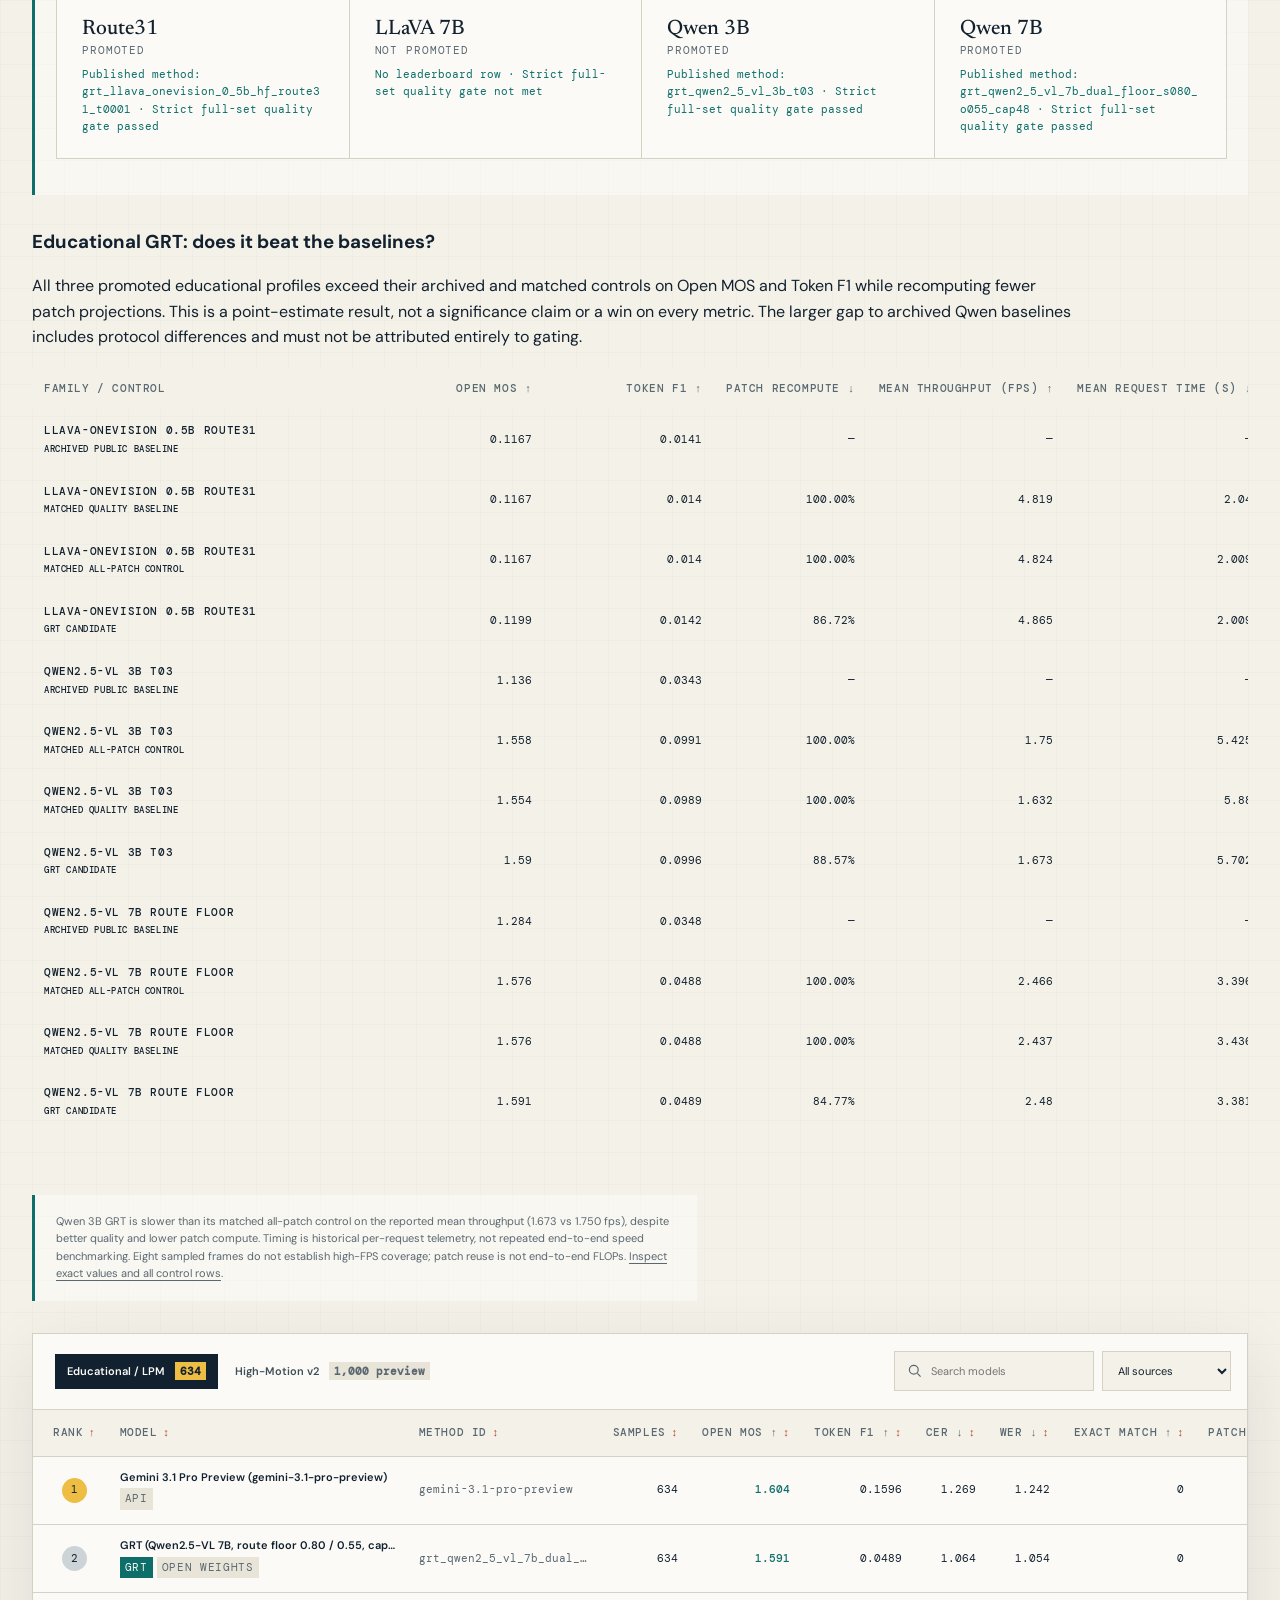
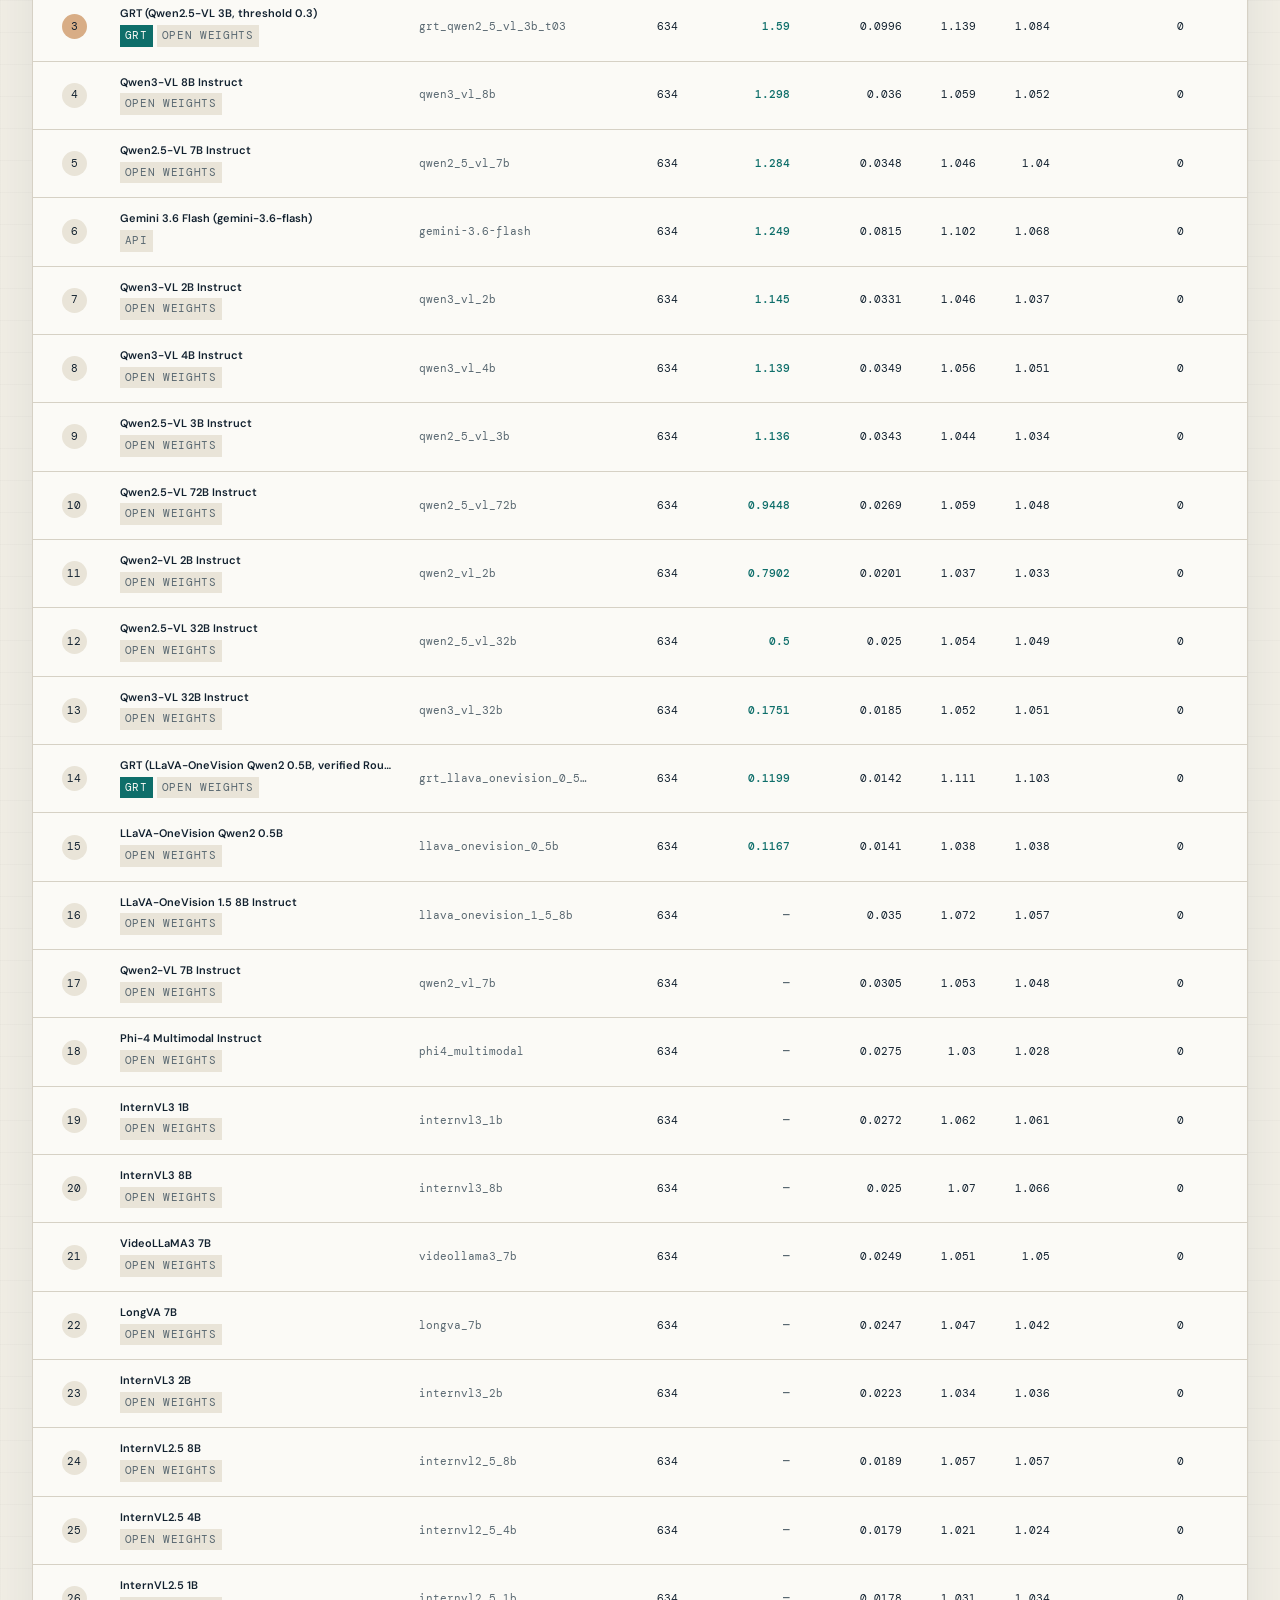
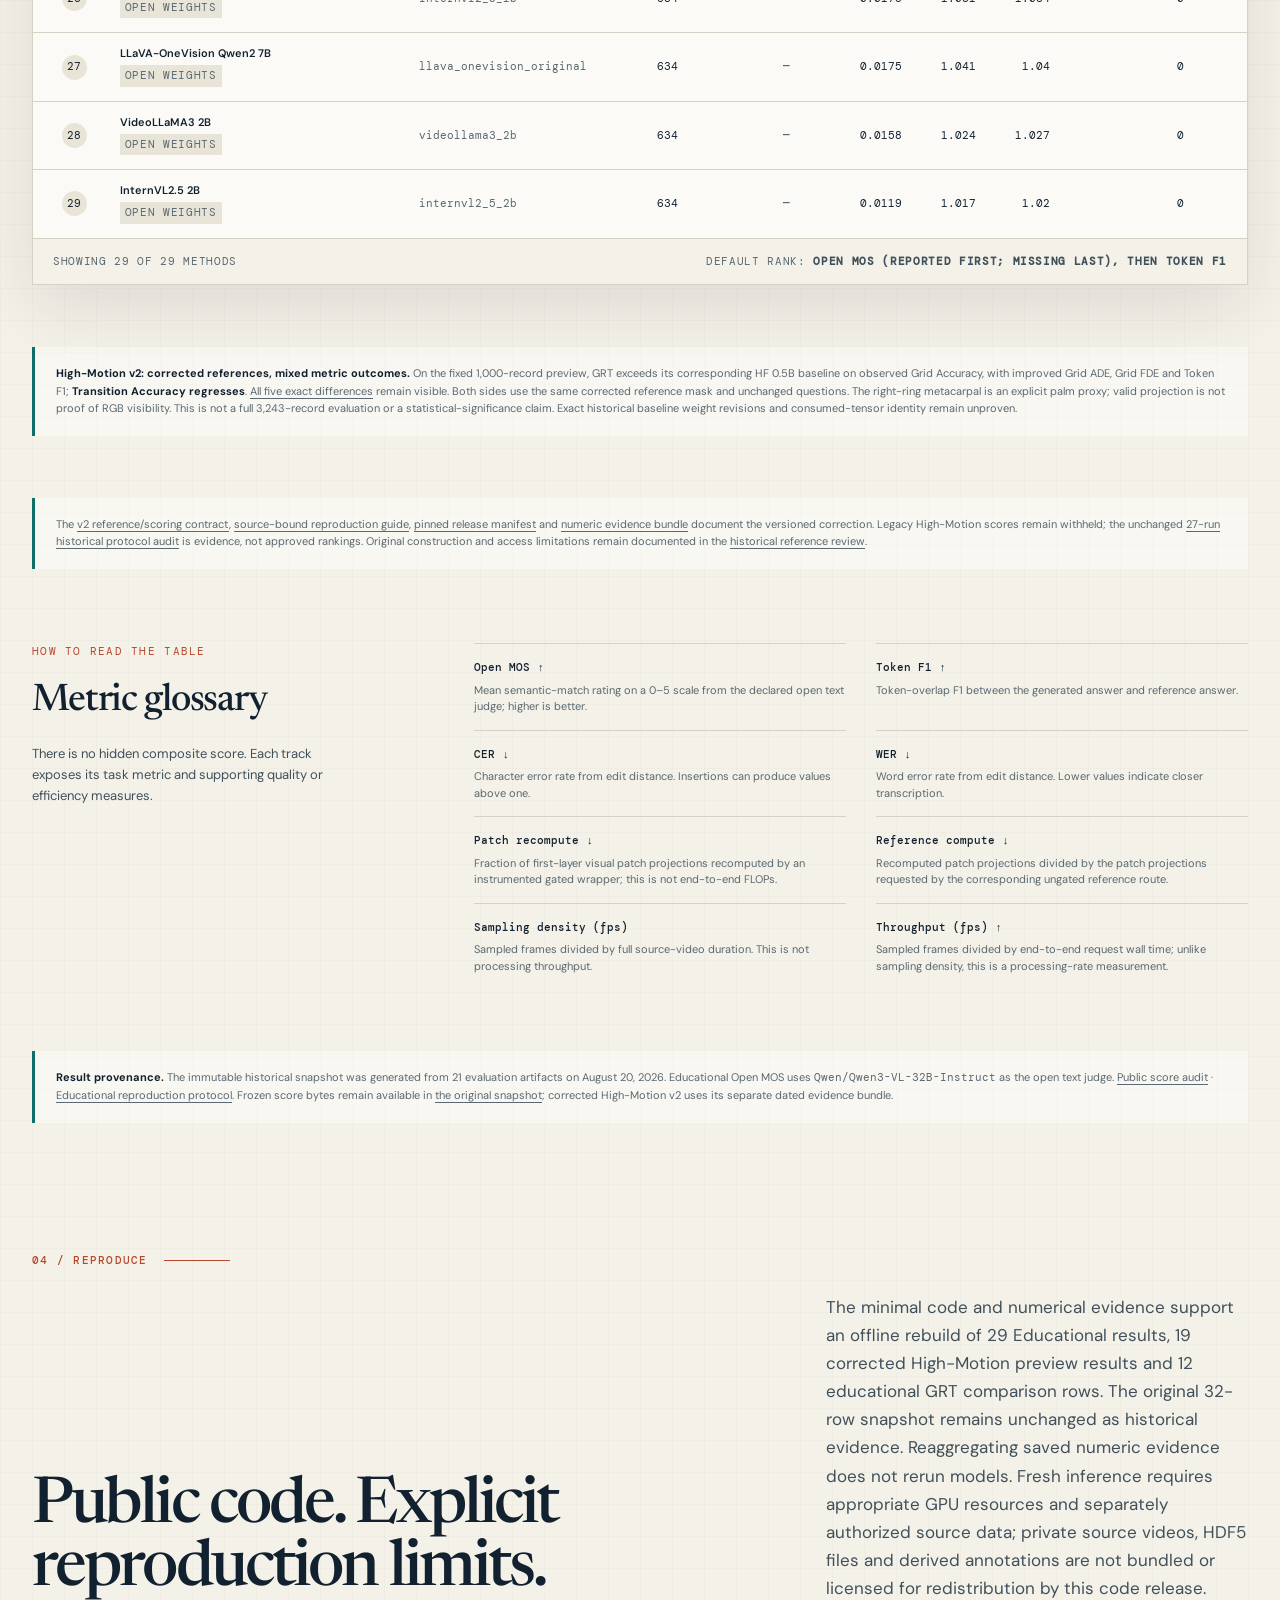
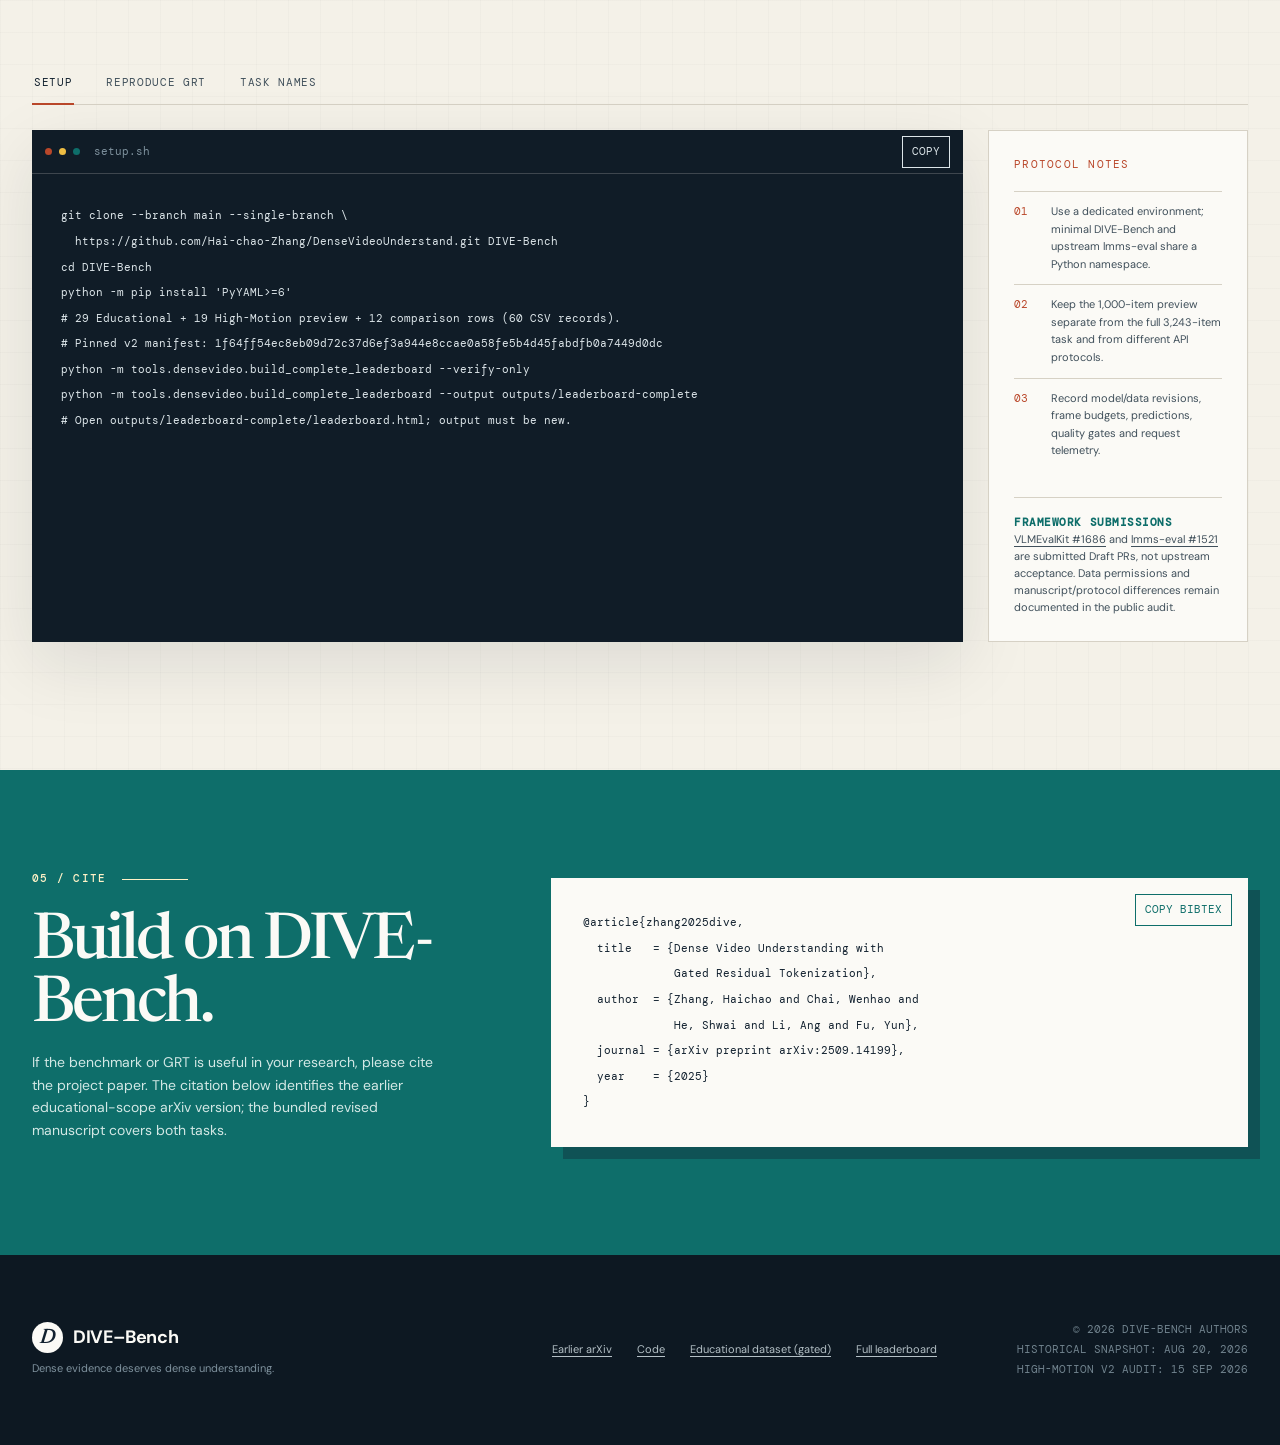
==== commit 625b6333: "Point public website and reproduction links to main" ====
--- a/index.html
+++ b/index.html
@@ -16,7 +16,7 @@
   <link rel="preconnect" href="https://fonts.gstatic.com" crossorigin>
   <link href="https://fonts.googleapis.com/css2?family=DM+Mono:wght@400;500&amp;family=DM+Sans:wght@400;500;600;700&amp;family=Newsreader:opsz,wght@6..72,500;6..72,600&amp;display=swap" rel="stylesheet">
   <link rel="icon" href="data:image/svg+xml,%3Csvg xmlns='http://www.w3.org/2000/svg' viewBox='0 0 100 100'%3E%3Crect rx='20' width='100' height='100' fill='%2312212f'/%3E%3Cpath d='M20 64V29h25c20 0 33 12 33 35S65 91 45 91H20V64zm18 11h7c10 0 15-3 15-13 0-12-6-17-16-17h-6v30z' fill='%23f4f1e8'/%3E%3Ccircle cx='78' cy='23' r='9' fill='%23df5d3b'/%3E%3C/svg%3E">
-  <link rel="stylesheet" href="styles.css?v=20260915-hm-v2">
+  <link rel="stylesheet" href="styles.css?v=20260915-main-release">
 </head>
 <body>
   <a class="skip-link" href="#main-content">Skip to content</a>
@@ -47,10 +47,10 @@
         <p class="hero-lead">DIVE-Bench tests video-language models when evidence is not confined to a few keyframes—from long-form educational content to precise high-motion trajectories.</p>
         <div class="hero-actions" role="group" aria-label="Project resources">
           <a class="button button-primary" href="https://github.com/Hai-chao-Zhang/DenseVideoUnderstand/blob/2a79fcce2707b1eb74648a5ed135c469b17eb4e1/paper/ECCV_Dense_Video_Understanding.pdf">Revised manuscript <span aria-hidden="true">↗</span></a>
-          <a class="button button-secondary" href="https://github.com/Hai-chao-Zhang/DenseVideoUnderstand/tree/fix/highmotion-target-v2">Code &amp; evidence <span aria-hidden="true">↗</span></a>
+          <a class="button button-secondary" href="https://github.com/Hai-chao-Zhang/DenseVideoUnderstand/tree/main">Code &amp; evidence <span aria-hidden="true">↗</span></a>
           <a class="button button-text" href="https://huggingface.co/datasets/haichaozhang/DenseVideoEvaluation">Educational dataset (gated) <span aria-hidden="true">↗</span></a>
         </div>
-        <p class="hero-meta">The <a href="https://arxiv.org/abs/2509.14199">arXiv version covers the earlier educational scope</a>. The bundled revised manuscript includes both tasks; remaining manuscript/protocol differences are listed in the <a href="https://github.com/Hai-chao-Zhang/DenseVideoUnderstand/blob/fix/highmotion-target-v2/docs/PUBLICATION_AUDIT.md">publication audit</a>.</p>
+        <p class="hero-meta">The <a href="https://arxiv.org/abs/2509.14199">arXiv version covers the earlier educational scope</a>. The bundled revised manuscript includes both tasks; remaining manuscript/protocol differences are listed in the <a href="https://github.com/Hai-chao-Zhang/DenseVideoUnderstand/blob/main/docs/PUBLICATION_AUDIT.md">publication audit</a>.</p>
         <p class="hero-meta">Haichao Zhang<sup>1</sup>, Wenhao Chai<sup>2</sup>, Shwai He<sup>3</sup>, Ang Li<sup>3</sup>, Yun Fu<sup>1</sup></p>
         <p class="affiliations"><sup>1</sup>Northeastern University &nbsp; <sup>2</sup>Princeton University &nbsp; <sup>3</sup>University of Maryland</p>
       </div>
@@ -200,7 +200,7 @@
 
       <div class="leader-summary" id="leader-summary" aria-live="polite"></div>
 
-      <p class="provenance-note"><strong>29 Educational results, 19 High-Motion v2 preview results and 12 educational GRT comparison rows (60 CSV records), audited 15 September 2026.</strong> <a href="leaderboard.html?v=20260915-hm-v2">Full HTML tables (no JavaScript)</a> · <a href="data/leaderboard-complete.csv?v=20260915-hm-v2" download>Download CSV</a> · <a href="data/public-audit.json?v=20260915-hm-v2">Comparison evidence</a>. Educational scores are not a fresh GPU rerun. High-Motion compares one new GRT run with 18 CPU-rescored archived baselines; baseline inference was not repeated. Missing values are not zero; no score is imputed.</p>
+      <p class="provenance-note"><strong>29 Educational results, 19 High-Motion v2 preview results and 12 educational GRT comparison rows (60 CSV records), audited 15 September 2026.</strong> <a href="leaderboard.html?v=20260915-main-release">Full HTML tables (no JavaScript)</a> · <a href="data/leaderboard-complete.csv?v=20260915-main-release" download>Download CSV</a> · <a href="data/public-audit.json?v=20260915-main-release">Comparison evidence</a>. Educational scores are not a fresh GPU rerun. High-Motion compares one new GRT run with 18 CPU-rescored archived baselines; baseline inference was not repeated. Missing values are not zero; no score is imputed.</p>
 
       <section class="provenance-note" id="grt-family-qualification" aria-labelledby="grt-family-qualification-title" hidden>
         <h3 id="grt-family-qualification-title">Four-family Educational GRT qualification</h3>
@@ -214,7 +214,7 @@
         <div class="table-scroll" role="region" tabindex="0" aria-label="Educational GRT matched-control comparison">
           <table id="grt-comparison-table"><caption>634 educational items per method, eight sampled frames; all controls shown</caption><thead><tr><th scope="col">Family / control</th><th scope="col">Open MOS ↑</th><th scope="col">Token F1 ↑</th><th scope="col">Patch recompute ↓</th><th scope="col">Mean throughput (fps) ↑</th><th scope="col">Mean request time (s) ↓</th></tr></thead><tbody id="grt-comparison-body"></tbody></table>
         </div>
-        <p class="provenance-note">Qwen 3B GRT is slower than its matched all-patch control on the reported mean throughput (1.673 vs 1.750 fps), despite better quality and lower patch compute. Timing is historical per-request telemetry, not repeated end-to-end speed benchmarking. Eight sampled frames do not establish high-FPS coverage; patch reuse is not end-to-end FLOPs. <a href="leaderboard.html?v=20260915-hm-v2#grt-controls">Inspect exact values and all control rows</a>.</p>
+        <p class="provenance-note">Qwen 3B GRT is slower than its matched all-patch control on the reported mean throughput (1.673 vs 1.750 fps), despite better quality and lower patch compute. Timing is historical per-request telemetry, not repeated end-to-end speed benchmarking. Eight sampled frames do not establish high-FPS coverage; patch reuse is not end-to-end FLOPs. <a href="leaderboard.html?v=20260915-main-release#grt-controls">Inspect exact values and all control rows</a>.</p>
       </section>
 
       <div class="leaderboard-panel reveal">
@@ -252,9 +252,9 @@
           <p>Default rank: <strong id="ranking-rule">Open MOS (reported first; missing last), then Token F1</strong></p>
         </div>
       </div>
-      <noscript><p>The interactive table requires JavaScript. <a href="leaderboard.html?v=20260915-hm-v2">The current leaderboard and all Educational GRT controls are also available as plain HTML.</a></p></noscript>
-      <p class="provenance-note"><strong>High-Motion v2: corrected references, mixed metric outcomes.</strong> On the fixed 1,000-record preview, GRT exceeds its corresponding HF 0.5B baseline on observed Grid Accuracy, with improved Grid ADE, Grid FDE and Token F1; <strong>Transition Accuracy regresses</strong>. <a href="leaderboard.html?v=20260915-hm-v2#highmotion-v2-comparison">All five exact differences</a> remain visible. Both sides use the same corrected reference mask and unchanged questions. The right-ring metacarpal is an explicit palm proxy; valid projection is not proof of RGB visibility. This is not a full 3,243-record evaluation or a statistical-significance claim. Exact historical baseline weight revisions and consumed-tensor identity remain unproven.</p>
-      <p class="provenance-note">The <a href="https://github.com/Hai-chao-Zhang/DenseVideoUnderstand/blob/fix/highmotion-target-v2/docs/HIGHMOTION_REFERENCE_V2.md">v2 reference/scoring contract</a>, <a href="https://github.com/Hai-chao-Zhang/DenseVideoUnderstand/blob/fix/highmotion-target-v2/docs/HIGHMOTION_V2_REPRODUCTION.md">source-bound reproduction guide</a>, <a href="https://github.com/Hai-chao-Zhang/DenseVideoUnderstand/blob/fix/highmotion-target-v2/release/2026-09-15/manifest.json">pinned release manifest</a> and <a href="https://github.com/Hai-chao-Zhang/DenseVideoUnderstand/blob/fix/highmotion-target-v2/release/2026-09-15/numeric_reports.json.gz">numeric evidence bundle</a> document the versioned correction. Legacy High-Motion scores remain withheld; the unchanged <a href="data/highmotion-audit.json">27-run historical protocol audit</a> is evidence, not approved rankings. Original construction and access limitations remain documented in the <a href="https://github.com/Hai-chao-Zhang/DenseVideoUnderstand/blob/9ee16af0d03d7f31e726b71f00e4586972afb062/docs/HIGHMOTION_TARGET_HOLD.md">historical reference review</a>.</p>
+      <noscript><p>The interactive table requires JavaScript. <a href="leaderboard.html?v=20260915-main-release">The current leaderboard and all Educational GRT controls are also available as plain HTML.</a></p></noscript>
+      <p class="provenance-note"><strong>High-Motion v2: corrected references, mixed metric outcomes.</strong> On the fixed 1,000-record preview, GRT exceeds its corresponding HF 0.5B baseline on observed Grid Accuracy, with improved Grid ADE, Grid FDE and Token F1; <strong>Transition Accuracy regresses</strong>. <a href="leaderboard.html?v=20260915-main-release#highmotion-v2-comparison">All five exact differences</a> remain visible. Both sides use the same corrected reference mask and unchanged questions. The right-ring metacarpal is an explicit palm proxy; valid projection is not proof of RGB visibility. This is not a full 3,243-record evaluation or a statistical-significance claim. Exact historical baseline weight revisions and consumed-tensor identity remain unproven.</p>
+      <p class="provenance-note">The <a href="https://github.com/Hai-chao-Zhang/DenseVideoUnderstand/blob/main/docs/HIGHMOTION_REFERENCE_V2.md">v2 reference/scoring contract</a>, <a href="https://github.com/Hai-chao-Zhang/DenseVideoUnderstand/blob/main/docs/HIGHMOTION_V2_REPRODUCTION.md">source-bound reproduction guide</a>, <a href="https://github.com/Hai-chao-Zhang/DenseVideoUnderstand/blob/main/release/2026-09-15/manifest.json">pinned release manifest</a> and <a href="https://github.com/Hai-chao-Zhang/DenseVideoUnderstand/blob/main/release/2026-09-15/numeric_reports.json.gz">numeric evidence bundle</a> document the versioned correction. Legacy High-Motion scores remain withheld; the unchanged <a href="data/highmotion-audit.json">27-run historical protocol audit</a> is evidence, not approved rankings. Original construction and access limitations remain documented in the <a href="https://github.com/Hai-chao-Zhang/DenseVideoUnderstand/blob/9ee16af0d03d7f31e726b71f00e4586972afb062/docs/HIGHMOTION_TARGET_HOLD.md">historical reference review</a>.</p>
 
       <section class="metric-glossary" aria-labelledby="glossary-title">
         <div class="glossary-intro">
@@ -265,7 +265,7 @@
         <dl id="metric-definitions"></dl>
       </section>
 
-      <p class="provenance-note"><strong>Result provenance.</strong> The immutable historical snapshot was generated from <span id="source-artifact-count">21</span> evaluation artifacts on <span id="snapshot-date-long">20 August 2026</span>. Educational Open MOS uses <code id="open-mos-judge">Qwen/Qwen3-VL-32B-Instruct</code> as the open text judge. <a href="https://github.com/Hai-chao-Zhang/DenseVideoUnderstand/blob/fix/highmotion-target-v2/docs/PUBLICATION_AUDIT.md">Public score audit</a> · <a href="https://github.com/Hai-chao-Zhang/DenseVideoUnderstand/blob/fix/highmotion-target-v2/docs/REPRODUCTION.md">Educational reproduction protocol</a>. Frozen score bytes remain available in <a href="data/leaderboard.js">the original snapshot</a>; corrected High-Motion v2 uses its separate dated evidence bundle.</p>
+      <p class="provenance-note"><strong>Result provenance.</strong> The immutable historical snapshot was generated from <span id="source-artifact-count">21</span> evaluation artifacts on <span id="snapshot-date-long">20 August 2026</span>. Educational Open MOS uses <code id="open-mos-judge">Qwen/Qwen3-VL-32B-Instruct</code> as the open text judge. <a href="https://github.com/Hai-chao-Zhang/DenseVideoUnderstand/blob/main/docs/PUBLICATION_AUDIT.md">Public score audit</a> · <a href="https://github.com/Hai-chao-Zhang/DenseVideoUnderstand/blob/main/docs/REPRODUCTION.md">Educational reproduction protocol</a>. Frozen score bytes remain available in <a href="data/leaderboard.js">the original snapshot</a>; corrected High-Motion v2 uses its separate dated evidence bundle.</p>
     </section>
 
     <section class="section-shell evaluate-section" id="evaluate" aria-labelledby="evaluate-title">
@@ -283,7 +283,7 @@
         </div>
         <div class="code-window" id="code-panel" role="tabpanel" aria-labelledby="code-tab-setup" tabindex="0">
           <div class="code-window-bar"><span></span><span></span><span></span><p id="code-filename">setup.sh</p><button class="copy-button" type="button" data-copy-target="active-code">Copy</button></div>
-          <pre tabindex="0"><code id="active-code">git clone --branch fix/highmotion-target-v2 --single-branch \
+          <pre tabindex="0"><code id="active-code">git clone --branch main --single-branch \
   https://github.com/Hai-chao-Zhang/DenseVideoUnderstand.git DIVE-Bench
 cd DIVE-Bench
 python -m pip install 'PyYAML&gt;=6'
@@ -330,13 +330,13 @@
   <footer class="site-footer">
     <div class="section-shell footer-inner">
       <div><a class="brand footer-brand" href="#top"><span class="brand-mark" aria-hidden="true">D</span><span>DIVE–Bench</span></a><p>Dense evidence deserves dense understanding.</p></div>
-      <div class="footer-links"><a href="https://arxiv.org/abs/2509.14199">Earlier arXiv</a><a href="https://github.com/Hai-chao-Zhang/DenseVideoUnderstand/tree/fix/highmotion-target-v2">Code</a><a href="https://huggingface.co/datasets/haichaozhang/DenseVideoEvaluation">Educational dataset (gated)</a><a href="leaderboard.html?v=20260915-hm-v2">Full leaderboard</a></div>
+      <div class="footer-links"><a href="https://arxiv.org/abs/2509.14199">Earlier arXiv</a><a href="https://github.com/Hai-chao-Zhang/DenseVideoUnderstand/tree/main">Code</a><a href="https://huggingface.co/datasets/haichaozhang/DenseVideoEvaluation">Educational dataset (gated)</a><a href="leaderboard.html?v=20260915-main-release">Full leaderboard</a></div>
       <p class="footer-meta">© 2026 DIVE-Bench authors<br>Historical snapshot: <span id="footer-sync-date">20 Aug 2026</span><br>High-Motion v2 audit: 15 Sep 2026</p>
     </div>
   </footer>
 
   <script src="data/leaderboard.js?v=1f1b5a79c74ff763" defer></script>
-  <script src="data/public-audit.js?v=20260915-hm-v2" defer></script>
-  <script src="app.js?v=20260915-hm-v2" defer></script>
+  <script src="data/public-audit.js?v=20260915-main-release" defer></script>
+  <script src="app.js?v=20260915-main-release" defer></script>
 </body>
 </html>
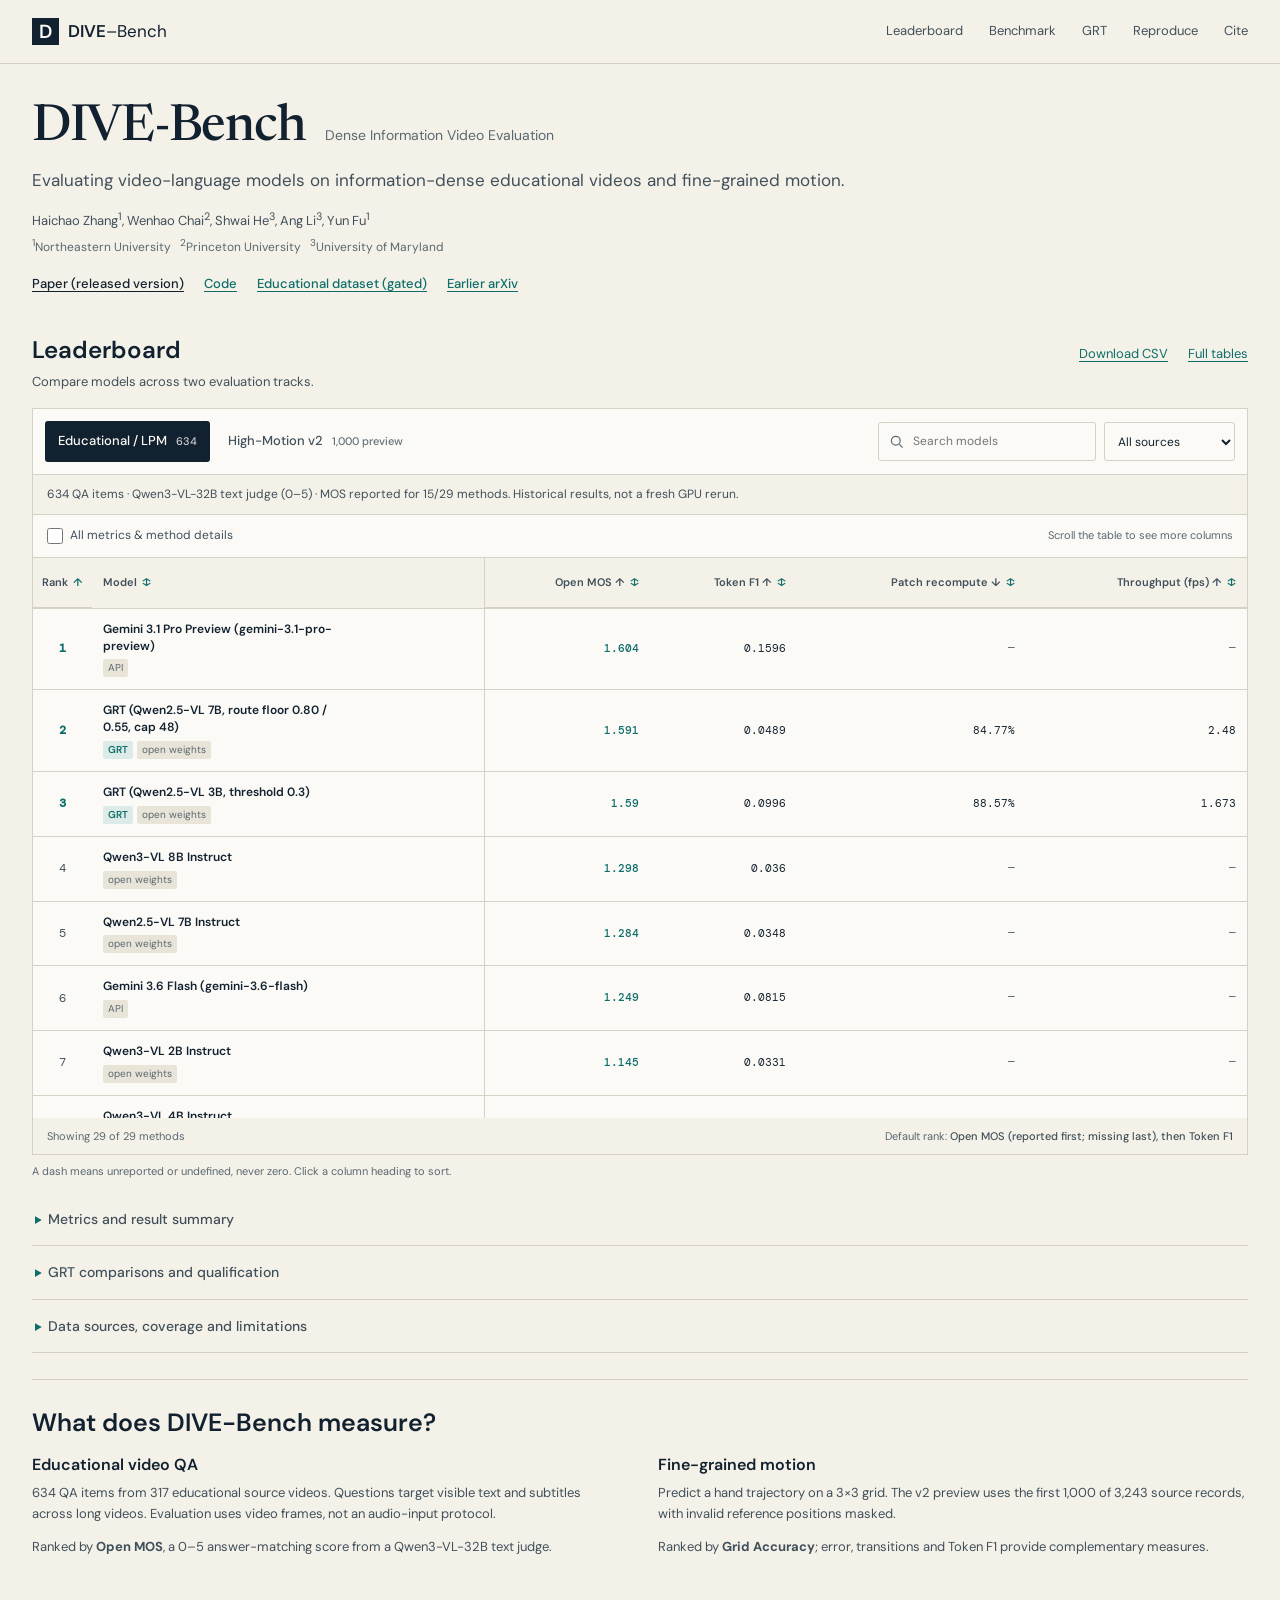
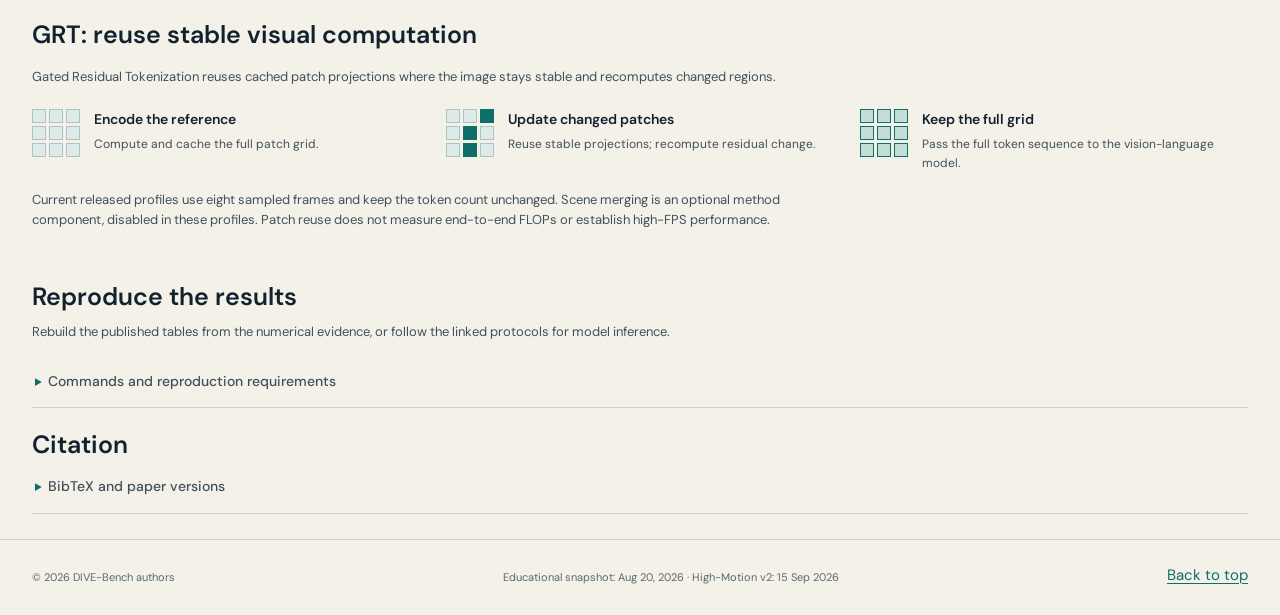
==== commit a4187540: "Make the DIVE leaderboard the homepage focus" ====
--- a/index.html
+++ b/index.html
@@ -3,7 +3,7 @@
 <head>
   <meta charset="utf-8">
   <meta name="viewport" content="width=device-width, initial-scale=1">
-  <title>DIVE-Bench — Codec-Style High-FPS Video Understanding</title>
+  <title>DIVE-Bench — Dense Video Understanding Leaderboard</title>
   <meta name="description" content="DIVE-Bench evaluates dense educational and high-motion video understanding. Explore the benchmark, Gated Residual Tokenization, and public leaderboards.">
   <meta name="theme-color" content="#f4f1e8">
   <meta property="og:title" content="DIVE-Bench — Dense Video Understanding">
@@ -16,208 +16,37 @@
   <link rel="preconnect" href="https://fonts.gstatic.com" crossorigin>
   <link href="https://fonts.googleapis.com/css2?family=DM+Mono:wght@400;500&amp;family=DM+Sans:wght@400;500;600;700&amp;family=Newsreader:opsz,wght@6..72,500;6..72,600&amp;display=swap" rel="stylesheet">
   <link rel="icon" href="data:image/svg+xml,%3Csvg xmlns='http://www.w3.org/2000/svg' viewBox='0 0 100 100'%3E%3Crect rx='20' width='100' height='100' fill='%2312212f'/%3E%3Cpath d='M20 64V29h25c20 0 33 12 33 35S65 91 45 91H20V64zm18 11h7c10 0 15-3 15-13 0-12-6-17-16-17h-6v30z' fill='%23f4f1e8'/%3E%3Ccircle cx='78' cy='23' r='9' fill='%23df5d3b'/%3E%3C/svg%3E">
-  <link rel="stylesheet" href="styles.css?v=20260915-main-release">
+  <link rel="stylesheet" href="styles.css?v=20261026-leaderboard">
 </head>
 <body>
   <a class="skip-link" href="#main-content">Skip to content</a>
 
   <header class="site-header" id="top">
-    <a class="brand" href="#top" aria-label="DIVE-Bench home">
-      <span class="brand-mark" aria-hidden="true">D</span>
-      <span>DIVE<span class="brand-light">–Bench</span></span>
-    </a>
-    <button class="nav-toggle" type="button" aria-expanded="false" aria-controls="site-nav">
-      <span class="sr-only">Toggle navigation</span>
-      <span></span><span></span>
-    </button>
+    <a class="brand" href="#top" aria-label="DIVE-Bench home"><span class="brand-mark" aria-hidden="true">D</span><span>DIVE<span class="brand-light">–Bench</span></span></a>
+    <button class="nav-toggle" type="button" aria-expanded="false" aria-controls="site-nav"><span class="sr-only">Toggle navigation</span><span></span><span></span></button>
     <nav class="site-nav" id="site-nav" aria-label="Primary navigation">
-      <a href="#benchmark">Benchmark</a>
-      <a href="#method">Method</a>
-      <a href="#leaderboard">Leaderboard</a>
-      <a href="#evaluate">Evaluate</a>
-      <a class="nav-paper" href="https://arxiv.org/abs/2509.14199" title="Earlier educational-scope arXiv version">Earlier arXiv <span aria-hidden="true">↗</span></a>
+      <a href="#leaderboard">Leaderboard</a><a href="#benchmark">Benchmark</a><a href="#method">GRT</a><a href="#evaluate">Reproduce</a><a href="#citation">Cite</a>
     </nav>
   </header>
-
   <main id="main-content">
-    <section class="hero section-shell" aria-labelledby="hero-title">
-      <div class="hero-copy reveal">
-        <div class="eyebrow"><span class="eyebrow-dot"></span> A benchmark for information-dense video</div>
-        <h1 id="hero-title">Understand the frames<br><em>others skip.</em></h1>
-        <p class="hero-lead">DIVE-Bench tests video-language models when evidence is not confined to a few keyframes—from long-form educational content to precise high-motion trajectories.</p>
-        <div class="hero-actions" role="group" aria-label="Project resources">
-          <a class="button button-primary" href="https://github.com/Hai-chao-Zhang/DenseVideoUnderstand/blob/2a79fcce2707b1eb74648a5ed135c469b17eb4e1/paper/ECCV_Dense_Video_Understanding.pdf">Revised manuscript <span aria-hidden="true">↗</span></a>
-          <a class="button button-secondary" href="https://github.com/Hai-chao-Zhang/DenseVideoUnderstand/tree/main">Code &amp; evidence <span aria-hidden="true">↗</span></a>
-          <a class="button button-text" href="https://huggingface.co/datasets/haichaozhang/DenseVideoEvaluation">Educational dataset (gated) <span aria-hidden="true">↗</span></a>
-        </div>
-        <p class="hero-meta">The <a href="https://arxiv.org/abs/2509.14199">arXiv version covers the earlier educational scope</a>. The bundled revised manuscript includes both tasks; remaining manuscript/protocol differences are listed in the <a href="https://github.com/Hai-chao-Zhang/DenseVideoUnderstand/blob/main/docs/PUBLICATION_AUDIT.md">publication audit</a>.</p>
-        <p class="hero-meta">Haichao Zhang<sup>1</sup>, Wenhao Chai<sup>2</sup>, Shwai He<sup>3</sup>, Ang Li<sup>3</sup>, Yun Fu<sup>1</sup></p>
-        <p class="affiliations"><sup>1</sup>Northeastern University &nbsp; <sup>2</sup>Princeton University &nbsp; <sup>3</sup>University of Maryland</p>
-      </div>
-
-      <div class="hero-visual reveal" role="group" aria-label="Dense video sampling illustration">
-        <div class="visual-label"><span>00:00</span><span>32:14</span></div>
-        <div class="filmstrip" aria-hidden="true">
-          <div class="frame frame-a"><span>OCR</span></div>
-          <div class="frame frame-b"><span>diagram</span></div>
-          <div class="frame frame-c"><span>subtitle</span></div>
-          <div class="frame frame-d"><span>motion</span></div>
-          <div class="frame frame-e"><span>detail</span></div>
-        </div>
-        <svg class="sampling-curve" viewBox="0 0 640 190" role="img" aria-labelledby="curve-title curve-desc">
-          <title id="curve-title">Dense evidence over time</title>
-          <desc id="curve-desc">A signal varies across a long timeline, with sampling markers retaining evidence throughout the video.</desc>
-          <defs>
-            <linearGradient id="signal" x1="0" y1="0" x2="1" y2="0">
-              <stop offset="0" stop-color="#177d78"/>
-              <stop offset="1" stop-color="#df5d3b"/>
-            </linearGradient>
-          </defs>
-          <line x1="18" y1="150" x2="622" y2="150" class="curve-axis"/>
-          <path d="M18 132 C55 130 62 72 100 75 S145 137 180 118 S224 33 265 67 S303 145 348 105 S400 50 438 76 S484 132 520 99 S572 38 622 57" class="curve-line"/>
-          <g class="sample-points">
-            <circle cx="50" cy="106" r="6"/><circle cx="98" cy="75" r="6"/><circle cx="151" cy="125" r="6"/><circle cx="214" cy="72" r="6"/><circle cx="265" cy="67" r="6"/><circle cx="324" cy="132" r="6"/><circle cx="385" cy="66" r="6"/><circle cx="443" cy="80" r="6"/><circle cx="510" cy="107" r="6"/><circle cx="580" cy="49" r="6"/>
-          </g>
-          <text x="18" y="177">evidence is distributed—not episodic</text>
-        </svg>
-        <div class="visual-note">
-          <span class="pulse" aria-hidden="true"></span>
-          <span><strong>Dense evidence</strong><br>requires temporal coverage</span>
-          <span class="visual-arrow" aria-hidden="true">→</span>
-          <span><strong>GRT</strong><br>reuses what stays static</span>
-        </div>
-      </div>
-    </section>
-
-    <section class="stat-band" aria-label="Benchmark at a glance">
-      <div class="stat-band-inner">
-        <div class="stat"><strong>317</strong><span>educational source videos</span></div>
-        <div class="stat"><strong>634</strong><span>educational QA items</span></div>
-        <div class="stat"><strong>1,000</strong><span>high-motion preview items</span></div>
-        <div class="stat"><strong id="lpm-method-count">—</strong><span>evaluated LPM methods</span></div>
-      </div>
-    </section>
-
-    <section class="section-shell benchmark-section" id="benchmark" aria-labelledby="benchmark-title">
-      <div class="section-kicker">01 / Benchmark</div>
-      <div class="section-heading reveal">
-        <h2 id="benchmark-title">Two tracks. One missing capability.</h2>
-        <p>Most video benchmarks reward sparse glimpses. DIVE-Bench isolates the harder case: details accumulate over long timelines, or change faster than sparse sampling can preserve.</p>
-      </div>
-
-      <div class="track-grid">
-        <article class="track-card track-lpm reveal">
-          <div class="track-index">A</div>
-          <div>
-            <p class="track-label">Educational High-FPS Videos · LPM</p>
-            <h3>Read and reason across educational video.</h3>
-            <p>Questions target visible text and subtitles distributed across educational videos. The released, gated split contains 634 evaluation items, with two prompts per source video. This evaluation uses video frames, not an audio-input protocol.</p>
-            <ul class="tag-list">
-              <li>OCR</li><li>Subtitles</li><li>Long-form</li><li>Open-ended QA</li>
-            </ul>
-          </div>
-          <div class="track-metric"><span>Primary ranking</span><strong>Open MOS ↑</strong></div>
-        </article>
-
-        <article class="track-card track-motion reveal">
-          <div class="track-index">B</div>
-          <div>
-            <p class="track-label">High-Motion High-FPS Videos · v2 preview</p>
-            <h3>Track fine motion at frame-level precision.</h3>
-            <p>Models predict a hand trajectory over a semantic 3×3 image grid. The corrected v2 reference uses the right-hand ring-finger metacarpal as a named palm proxy, with invalid reference positions masked. Published results cover the fixed first 1,000 source records, not the full 3,243-item test split. Source media remain separately authorized and are not bundled with the code.</p>
-            <ul class="tag-list">
-              <li>Trajectory</li><li>3×3 grid</li><li>Transitions</li><li>High FPS</li>
-            </ul>
-          </div>
-          <div class="track-metric"><span>Primary ranking</span><strong>Grid Accuracy ↑</strong></div>
-        </article>
-      </div>
-
-      <figure class="benchmark-figure reveal">
-        <img src="assets/DIVE.jpeg" alt="DIVE-Bench overview showing dense video question answering and Gated Residual Tokenization">
-        <figcaption><span>Figure 1.</span> DIVE-Bench couples information-dense evaluation with a token-efficient model pathway. Source: project paper.</figcaption>
-      </figure>
-    </section>
-
-    <section class="method-section" id="method" aria-labelledby="method-title">
-      <div class="section-shell">
-        <div class="section-kicker section-kicker-light">02 / Method</div>
-        <div class="section-heading section-heading-light reveal">
-          <h2 id="method-title">Spend computation on what changed.</h2>
-          <p>Gated Residual Tokenization (GRT) treats video more like a codec: preserve a full visual reference, then selectively recompute residual content while consolidating repeated scene semantics.</p>
-        </div>
-
-        <div class="pipeline reveal" role="img" aria-label="GRT pipeline: video frames enter a motion-compensated gate, changed regions are tokenized, semantically redundant scene tokens are merged, and tokens are passed to a vision-language model">
-          <div class="pipeline-node pipeline-input">
-            <span class="node-number">01</span>
-            <div class="mini-frames" aria-hidden="true"><i></i><i></i><i></i></div>
-            <h3>Dense frames</h3>
-            <p>High temporal coverage</p>
-          </div>
-          <div class="pipeline-link"><span>motion cues</span><svg viewBox="0 0 96 20" aria-hidden="true"><path d="M1 10h88m-8-7 8 7-8 7"/></svg></div>
-          <div class="pipeline-node pipeline-gate">
-            <span class="node-number">02</span>
-            <div class="gate-grid" aria-hidden="true"><i></i><i></i><i></i><i></i><i></i><i></i><i></i><i></i><i></i></div>
-            <h3>Inter-token gate</h3>
-            <p>Reuse static regions; recompute residual change</p>
-          </div>
-          <div class="pipeline-link"><span>residual tokens</span><svg viewBox="0 0 96 20" aria-hidden="true"><path d="M1 10h88m-8-7 8 7-8 7"/></svg></div>
-          <div class="pipeline-node pipeline-merge">
-            <span class="node-number">03</span>
-            <div class="token-stack" aria-hidden="true"><i></i><i></i><i></i><i></i><i></i></div>
-            <h3>Scene merge</h3>
-            <p>Consolidate semantically redundant tokens</p>
-          </div>
-          <div class="pipeline-link"><span>compact context</span><svg viewBox="0 0 96 20" aria-hidden="true"><path d="M1 10h88m-8-7 8 7-8 7"/></svg></div>
-          <div class="pipeline-node pipeline-output">
-            <span class="node-number">04</span>
-            <div class="answer-lines" aria-hidden="true"><i></i><i></i><i></i></div>
-            <h3>Video LLM</h3>
-            <p>Answer with temporally dense evidence</p>
-          </div>
-        </div>
-
-        <div class="method-notes">
-          <div><span>Inter-tokenization</span><p>Motion-aware gating reuses selected patch projections for visual regions that remain stable from frame to frame.</p></div>
-          <div><span>Intra-tokenization</span><p>Semantic-scene merging reduces redundant context after visual encoding while retaining dynamic evidence.</p></div>
-          <div><span>Measured efficiency</span><p>Recompute ratio measures patch-projection reuse; sampling density (fps) is sampled frames divided by source duration, not end-to-end throughput.</p></div>
-        </div>
-      </div>
-    </section>
-
+    <section class="project-intro section-shell" aria-labelledby="hero-title">
+      <div class="project-title-row"><h1 id="hero-title">DIVE-Bench</h1><p>Dense Information Video Evaluation</p></div>
+      <p class="project-lead">Evaluating video-language models on information-dense educational videos and fine-grained motion.</p>
+      <p class="project-authors">Haichao Zhang<sup>1</sup>, Wenhao Chai<sup>2</sup>, Shwai He<sup>3</sup>, Ang Li<sup>3</sup>, Yun Fu<sup>1</sup></p>
+      <p class="affiliations"><sup>1</sup>Northeastern University &nbsp; <sup>2</sup>Princeton University &nbsp; <sup>3</sup>University of Maryland</p>
+      <div class="project-links" aria-label="Project resources">
+        <a href="https://github.com/Hai-chao-Zhang/DenseVideoUnderstand/blob/2a79fcce2707b1eb74648a5ed135c469b17eb4e1/paper/ECCV_Dense_Video_Understanding.pdf">Paper (released version)</a>
+        <a href="https://github.com/Hai-chao-Zhang/DenseVideoUnderstand/tree/main">Code</a>
+        <a href="https://huggingface.co/datasets/haichaozhang/DenseVideoEvaluation">Educational dataset (gated)</a>
+        <a href="https://arxiv.org/abs/2509.14199">Earlier arXiv</a>
+      </div>
+    </section>
     <section class="section-shell leaderboard-section" id="leaderboard" aria-labelledby="leaderboard-title">
-      <div class="section-kicker">03 / Leaderboard</div>
-      <div class="section-heading leaderboard-heading reveal">
-        <div>
-          <h2 id="leaderboard-title">Complete protocol-screened leaderboard.</h2>
-          <p>Switch tracks, search models, filter sources, and sort any metric. A dash means unreported or undefined under the valid-reference mask, never zero. High-Motion v2 shows metric-specific coverage; Educational methods without Open MOS sort after scored methods, then by Token F1.</p>
-        </div>
-        <div class="snapshot">
-          <span class="snapshot-dot" aria-hidden="true"></span>
-          <div><strong>Educational historical snapshot</strong><span id="snapshot-date">20 Aug 2026</span></div>
-        </div>
-      </div>
-
-      <div class="leader-summary" id="leader-summary" aria-live="polite"></div>
-
-      <p class="provenance-note"><strong>29 Educational results, 19 High-Motion v2 preview results and 12 educational GRT comparison rows (60 CSV records), audited 15 September 2026.</strong> <a href="leaderboard.html?v=20260915-main-release">Full HTML tables (no JavaScript)</a> · <a href="data/leaderboard-complete.csv?v=20260915-main-release" download>Download CSV</a> · <a href="data/public-audit.json?v=20260915-main-release">Comparison evidence</a>. Educational scores are not a fresh GPU rerun. High-Motion compares one new GRT run with 18 CPU-rescored archived baselines; baseline inference was not repeated. Missing values are not zero; no score is imputed.</p>
-
-      <section class="provenance-note" id="grt-family-qualification" aria-labelledby="grt-family-qualification-title" hidden>
-        <h3 id="grt-family-qualification-title">Four-family Educational GRT qualification</h3>
-        <p id="grt-family-qualification-count" aria-live="polite">—</p>
-        <ul class="leader-summary" id="grt-family-qualification-list" aria-label="Educational GRT family qualification results"></ul>
-      </section>
-
-      <section class="grt-comparison" aria-labelledby="grt-comparison-title">
-        <h3 id="grt-comparison-title">Educational GRT: does it beat the baselines?</h3>
-        <p>All three promoted educational profiles exceed their archived and matched controls on Open MOS and Token F1 while recomputing fewer patch projections. This is a point-estimate result, not a significance claim or a win on every metric. The larger gap to archived Qwen baselines includes protocol differences and must not be attributed entirely to gating.</p>
-        <div class="table-scroll" role="region" tabindex="0" aria-label="Educational GRT matched-control comparison">
-          <table id="grt-comparison-table"><caption>634 educational items per method, eight sampled frames; all controls shown</caption><thead><tr><th scope="col">Family / control</th><th scope="col">Open MOS ↑</th><th scope="col">Token F1 ↑</th><th scope="col">Patch recompute ↓</th><th scope="col">Mean throughput (fps) ↑</th><th scope="col">Mean request time (s) ↓</th></tr></thead><tbody id="grt-comparison-body"></tbody></table>
-        </div>
-        <p class="provenance-note">Qwen 3B GRT is slower than its matched all-patch control on the reported mean throughput (1.673 vs 1.750 fps), despite better quality and lower patch compute. Timing is historical per-request telemetry, not repeated end-to-end speed benchmarking. Eight sampled frames do not establish high-FPS coverage; patch reuse is not end-to-end FLOPs. <a href="leaderboard.html?v=20260915-main-release#grt-controls">Inspect exact values and all control rows</a>.</p>
-      </section>
-
-      <div class="leaderboard-panel reveal">
+      <div class="leaderboard-heading">
+        <div><h2 id="leaderboard-title">Leaderboard</h2><p>Compare models across two evaluation tracks.</p></div>
+        <div class="leaderboard-actions"><a href="data/leaderboard-complete.csv?v=20260915-main-release" download>Download CSV</a><a href="leaderboard.html?v=20260915-main-release">Full tables</a></div>
+      </div>
+      <div class="leaderboard-panel">
         <div class="leaderboard-toolbar">
           <div class="track-tabs" role="group" aria-label="Leaderboard track">
             <button id="tab-lpm" class="track-tab is-active" type="button" aria-pressed="true" data-track="lpm">Educational / LPM <span>634</span></button>
@@ -240,6 +69,11 @@
           </div>
         </div>
 
+        <p class="track-context" id="track-context" aria-live="polite">Educational: 634 QA items. Scores are a historical snapshot, not a fresh GPU rerun.</p>
+        <div class="table-options">
+          <label class="metrics-toggle"><input id="show-all-metrics" type="checkbox"> All metrics &amp; method details</label>
+          <span>Scroll the table to see more columns</span>
+        </div>
         <div class="table-scroll" role="region" tabindex="0" aria-label="Scrollable leaderboard table">
           <table id="leaderboard-table">
             <caption id="leaderboard-caption">DIVE-Bench Educational High-FPS Videos leaderboard</caption>
@@ -252,10 +86,10 @@
           <p>Default rank: <strong id="ranking-rule">Open MOS (reported first; missing last), then Token F1</strong></p>
         </div>
       </div>
-      <noscript><p>The interactive table requires JavaScript. <a href="leaderboard.html?v=20260915-main-release">The current leaderboard and all Educational GRT controls are also available as plain HTML.</a></p></noscript>
-      <p class="provenance-note"><strong>High-Motion v2: corrected references, mixed metric outcomes.</strong> On the fixed 1,000-record preview, GRT exceeds its corresponding HF 0.5B baseline on observed Grid Accuracy, with improved Grid ADE, Grid FDE and Token F1; <strong>Transition Accuracy regresses</strong>. <a href="leaderboard.html?v=20260915-main-release#highmotion-v2-comparison">All five exact differences</a> remain visible. Both sides use the same corrected reference mask and unchanged questions. The right-ring metacarpal is an explicit palm proxy; valid projection is not proof of RGB visibility. This is not a full 3,243-record evaluation or a statistical-significance claim. Exact historical baseline weight revisions and consumed-tensor identity remain unproven.</p>
-      <p class="provenance-note">The <a href="https://github.com/Hai-chao-Zhang/DenseVideoUnderstand/blob/main/docs/HIGHMOTION_REFERENCE_V2.md">v2 reference/scoring contract</a>, <a href="https://github.com/Hai-chao-Zhang/DenseVideoUnderstand/blob/main/docs/HIGHMOTION_V2_REPRODUCTION.md">source-bound reproduction guide</a>, <a href="https://github.com/Hai-chao-Zhang/DenseVideoUnderstand/blob/main/release/2026-09-15/manifest.json">pinned release manifest</a> and <a href="https://github.com/Hai-chao-Zhang/DenseVideoUnderstand/blob/main/release/2026-09-15/numeric_reports.json.gz">numeric evidence bundle</a> document the versioned correction. Legacy High-Motion scores remain withheld; the unchanged <a href="data/highmotion-audit.json">27-run historical protocol audit</a> is evidence, not approved rankings. Original construction and access limitations remain documented in the <a href="https://github.com/Hai-chao-Zhang/DenseVideoUnderstand/blob/9ee16af0d03d7f31e726b71f00e4586972afb062/docs/HIGHMOTION_TARGET_HOLD.md">historical reference review</a>.</p>
-
+      <p class="table-note">A dash means unreported or undefined, never zero. Click a column heading to sort.</p>
+      <noscript><p>The interactive table requires JavaScript. <a href="leaderboard.html?v=20260915-main-release">Read all results in the static HTML tables.</a></p></noscript>
+      <details class="disclosure" id="metrics"><summary>Metrics and result summary</summary><div class="disclosure-body">
+        <div class="leader-summary" id="leader-summary" aria-live="polite"></div>
       <section class="metric-glossary" aria-labelledby="glossary-title">
         <div class="glossary-intro">
           <p class="mini-label">How to read the table</p>
@@ -264,18 +98,61 @@
         </div>
         <dl id="metric-definitions"></dl>
       </section>
+      </div></details>
+      <details class="disclosure" id="grt-controls"><summary>GRT comparisons and qualification</summary><div class="disclosure-body">
+      <section class="provenance-note" id="grt-family-qualification" aria-labelledby="grt-family-qualification-title" hidden>
+        <h3 id="grt-family-qualification-title">Four-family Educational GRT qualification</h3>
+        <p id="grt-family-qualification-count" aria-live="polite">—</p>
+        <ul class="leader-summary" id="grt-family-qualification-list" aria-label="Educational GRT family qualification results"></ul>
+      </section>
+
+      <section class="grt-comparison" aria-labelledby="grt-comparison-title">
+        <h3 id="grt-comparison-title">Educational GRT: does it beat the baselines?</h3>
+        <p>All three promoted educational profiles exceed their archived and matched controls on Open MOS and Token F1 while recomputing fewer patch projections. This is a point-estimate result, not a significance claim or a win on every metric. The larger gap to archived Qwen baselines includes protocol differences and must not be attributed entirely to gating.</p>
+        <div class="table-scroll" role="region" tabindex="0" aria-label="Educational GRT matched-control comparison">
+          <table id="grt-comparison-table"><caption>634 educational items per method, eight sampled frames; all controls shown</caption><thead><tr><th scope="col">Family / control</th><th scope="col">Open MOS ↑</th><th scope="col">Token F1 ↑</th><th scope="col">Patch recompute ↓</th><th scope="col">Mean throughput (fps) ↑</th><th scope="col">Mean request time (s) ↓</th></tr></thead><tbody id="grt-comparison-body"></tbody></table>
+        </div>
+        <p class="provenance-note">Qwen 3B GRT is slower than its matched all-patch control on the reported mean throughput (1.673 vs 1.750 fps), despite better quality and lower patch compute. Timing is historical per-request telemetry, not repeated end-to-end speed benchmarking. Eight sampled frames do not establish high-FPS coverage; patch reuse is not end-to-end FLOPs. <a href="leaderboard.html?v=20260915-main-release#grt-controls">Inspect exact values and all control rows</a>.</p>
+      </section>
+
+
+      </div></details>
+      <details class="disclosure" id="evidence"><summary>Data sources, coverage and limitations</summary><div class="disclosure-body">
+        <p>Educational: <strong id="lpm-method-count">—</strong> methods. Historical snapshot: <span id="snapshot-date">20 Aug 2026</span>.</p>
+      <p class="provenance-note"><strong>29 Educational results, 19 High-Motion v2 preview results and 12 educational GRT comparison rows (60 CSV records), audited 15 September 2026.</strong> <a href="leaderboard.html?v=20260915-main-release">Full HTML tables (no JavaScript)</a> · <a href="data/leaderboard-complete.csv?v=20260915-main-release" download>Download CSV</a> · <a href="data/public-audit.json?v=20260915-main-release">Comparison evidence</a>. Educational scores are not a fresh GPU rerun. High-Motion compares one new GRT run with 18 CPU-rescored archived baselines; baseline inference was not repeated. Missing values are not zero; no score is imputed.</p>
+
+      <p class="provenance-note"><strong>High-Motion v2: corrected references, mixed metric outcomes.</strong> On the fixed 1,000-record preview, GRT exceeds its corresponding HF 0.5B baseline on observed Grid Accuracy, with improved Grid ADE, Grid FDE and Token F1; <strong>Transition Accuracy regresses</strong>. <a href="leaderboard.html?v=20260915-main-release#highmotion-v2-comparison">All five exact differences</a> remain visible. Both sides use the same corrected reference mask and unchanged questions. The right-ring metacarpal is an explicit palm proxy; valid projection is not proof of RGB visibility. This is not a full 3,243-record evaluation or a statistical-significance claim. Exact historical baseline weight revisions and consumed-tensor identity remain unproven.</p>
+      <p class="provenance-note">The <a href="https://github.com/Hai-chao-Zhang/DenseVideoUnderstand/blob/main/docs/HIGHMOTION_REFERENCE_V2.md">v2 reference/scoring contract</a>, <a href="https://github.com/Hai-chao-Zhang/DenseVideoUnderstand/blob/main/docs/HIGHMOTION_V2_REPRODUCTION.md">source-bound reproduction guide</a>, <a href="https://github.com/Hai-chao-Zhang/DenseVideoUnderstand/blob/main/release/2026-09-15/manifest.json">pinned release manifest</a> and <a href="https://github.com/Hai-chao-Zhang/DenseVideoUnderstand/blob/main/release/2026-09-15/numeric_reports.json.gz">numeric evidence bundle</a> document the versioned correction. Legacy High-Motion scores remain withheld; the unchanged <a href="data/highmotion-audit.json">27-run historical protocol audit</a> is evidence, not approved rankings. Original construction and access limitations remain documented in the <a href="https://github.com/Hai-chao-Zhang/DenseVideoUnderstand/blob/9ee16af0d03d7f31e726b71f00e4586972afb062/docs/HIGHMOTION_TARGET_HOLD.md">historical reference review</a>.</p>
+
+
 
       <p class="provenance-note"><strong>Result provenance.</strong> The immutable historical snapshot was generated from <span id="source-artifact-count">21</span> evaluation artifacts on <span id="snapshot-date-long">20 August 2026</span>. Educational Open MOS uses <code id="open-mos-judge">Qwen/Qwen3-VL-32B-Instruct</code> as the open text judge. <a href="https://github.com/Hai-chao-Zhang/DenseVideoUnderstand/blob/main/docs/PUBLICATION_AUDIT.md">Public score audit</a> · <a href="https://github.com/Hai-chao-Zhang/DenseVideoUnderstand/blob/main/docs/REPRODUCTION.md">Educational reproduction protocol</a>. Frozen score bytes remain available in <a href="data/leaderboard.js">the original snapshot</a>; corrected High-Motion v2 uses its separate dated evidence bundle.</p>
-    </section>
-
+
+      </div></details>
+    </section>
+    <section class="section-shell about-section" id="benchmark" aria-labelledby="benchmark-title">
+      <h2 id="benchmark-title">What does DIVE-Bench measure?</h2>
+      <div class="about-tracks">
+        <article><h3>Educational video QA</h3><p>634 QA items from 317 educational source videos. Questions target visible text and subtitles across long videos. Evaluation uses video frames, not an audio-input protocol.</p><p>Ranked by <strong>Open MOS</strong>, a 0–5 answer-matching score from a Qwen3-VL-32B text judge.</p></article>
+        <article><h3>Fine-grained motion</h3><p>Predict a hand trajectory on a 3×3 grid. The v2 preview uses the first 1,000 of 3,243 source records, with invalid reference positions masked.</p><p>Ranked by <strong>Grid Accuracy</strong>; error, transitions and Token F1 provide complementary measures.</p></article>
+      </div>
+    </section>
+    <section class="section-shell method-section" id="method" aria-labelledby="method-title">
+      <h2 id="method-title">GRT: reuse stable visual computation</h2>
+      <p class="section-intro">Gated Residual Tokenization reuses cached patch projections where the image stays stable and recomputes changed regions.</p>
+      <ol class="method-flow" aria-label="Released GRT projection-reuse pathway">
+        <li class="method-step"><div class="patch-grid reference" aria-hidden="true"><i></i><i></i><i></i><i></i><i></i><i></i><i></i><i></i><i></i></div><div><h3>Encode the reference</h3><p>Compute and cache the full patch grid.</p></div></li>
+        <li class="method-step"><div class="patch-grid residual" aria-hidden="true"><i></i><i></i><i></i><i></i><i></i><i></i><i></i><i></i><i></i></div><div><h3>Update changed patches</h3><p>Reuse stable projections; recompute residual change.</p></div></li>
+        <li class="method-step"><div class="patch-grid complete" aria-hidden="true"><i></i><i></i><i></i><i></i><i></i><i></i><i></i><i></i><i></i></div><div><h3>Keep the full grid</h3><p>Pass the full token sequence to the vision-language model.</p></div></li>
+      </ol>
+      <p class="method-note">Current released profiles use eight sampled frames and keep the token count unchanged. Scene merging is an optional method component, disabled in these profiles. Patch reuse does not measure end-to-end FLOPs or establish high-FPS performance.</p>
+    </section>
     <section class="section-shell evaluate-section" id="evaluate" aria-labelledby="evaluate-title">
-      <div class="section-kicker">04 / Reproduce</div>
-      <div class="section-heading reveal">
-        <h2 id="evaluate-title">Public code. Explicit reproduction limits.</h2>
-        <p>The minimal code and numerical evidence support an offline rebuild of 29 Educational results, 19 corrected High-Motion preview results and 12 educational GRT comparison rows. The original 32-row snapshot remains unchanged as historical evidence. Reaggregating saved numeric evidence does not rerun models. Fresh inference requires appropriate GPU resources and separately authorized source data; private source videos, HDF5 files and derived annotations are not bundled or licensed for redistribution by this code release.</p>
-      </div>
-
-      <div class="code-layout reveal">
+      <h2 id="evaluate-title">Reproduce the results</h2>
+      <p class="section-intro">Rebuild the published tables from the numerical evidence, or follow the linked protocols for model inference.</p>
+      <details class="disclosure"><summary>Commands and reproduction requirements</summary><div class="disclosure-body">
+      <p>Reaggregating saved evidence does not rerun models. Fresh inference requires GPU resources and authorized source data; private source videos, HDF5 files and derived annotations are not bundled or licensed for redistribution by this code release.</p>
+      <div class="code-layout">
         <div class="code-tabs" role="tablist" aria-label="Reproduction commands">
           <button id="code-tab-setup" class="code-tab is-active" type="button" role="tab" aria-selected="true" aria-controls="code-panel" tabindex="0" data-code="setup">Setup</button>
           <button id="code-tab-lpm" class="code-tab" type="button" role="tab" aria-selected="false" aria-controls="code-panel" tabindex="-1" data-code="lpm">Reproduce GRT</button>
@@ -300,18 +177,16 @@
             <li><span>02</span> Keep the 1,000-item preview separate from the full 3,243-item task and from different API protocols.</li>
             <li><span>03</span> Record model/data revisions, frame budgets, predictions, quality gates and request telemetry.</li>
           </ol>
-          <p class="release-notice"><strong>Framework submissions</strong><br><a href="https://github.com/open-compass/VLMEvalKit/pull/1686">VLMEvalKit #1686</a> and <a href="https://github.com/EvolvingLMMs-Lab/lmms-eval/pull/1521">lmms-eval #1521</a> are submitted Draft PRs, not upstream acceptance. Data permissions and manuscript/protocol differences remain documented in the public audit.</p>
-        </div>
-      </div>
-    </section>
-
-    <section class="citation-section" id="citation" aria-labelledby="citation-title">
-      <div class="section-shell citation-layout">
-        <div>
-          <div class="section-kicker section-kicker-light">05 / Cite</div>
-          <h2 id="citation-title">Build on DIVE-Bench.</h2>
-          <p>If the benchmark or GRT is useful in your research, please cite the project paper. The citation below identifies the earlier educational-scope arXiv version; the bundled revised manuscript covers both tasks.</p>
-        </div>
+          <p class="release-notice"><strong>Framework submissions</strong><br><a href="https://github.com/open-compass/VLMEvalKit/pull/1686">VLMEvalKit #1686</a> is open for review; <a href="https://github.com/EvolvingLMMs-Lab/lmms-eval/pull/1521">lmms-eval #1521</a> is a draft. Neither has been merged (checked 26 October 2026). Data permissions and manuscript/protocol differences remain documented in the public audit.</p>
+        </div>
+      </div>
+
+      </div></details>
+    </section>
+    <section class="section-shell citation-section" id="citation" aria-labelledby="citation-title">
+      <h2 id="citation-title">Citation</h2>
+      <details class="disclosure"><summary>BibTeX and paper versions</summary><div class="disclosure-body">
+        <p>The arXiv version covers the earlier educational scope. The released manuscript includes both tasks; its remaining protocol differences are recorded in the <a href="https://github.com/Hai-chao-Zhang/DenseVideoUnderstand/blob/main/docs/PUBLICATION_AUDIT.md">publication audit</a>.</p>
         <div class="bibtex-card">
           <button class="copy-button copy-bibtex" type="button" data-copy-target="bibtex-code">Copy BibTeX</button>
           <pre tabindex="0"><code id="bibtex-code">@article{zhang2025dive,
@@ -323,20 +198,13 @@
   year    = {2025}
 }</code></pre>
         </div>
-      </div>
+
+      </div></details>
     </section>
   </main>
-
-  <footer class="site-footer">
-    <div class="section-shell footer-inner">
-      <div><a class="brand footer-brand" href="#top"><span class="brand-mark" aria-hidden="true">D</span><span>DIVE–Bench</span></a><p>Dense evidence deserves dense understanding.</p></div>
-      <div class="footer-links"><a href="https://arxiv.org/abs/2509.14199">Earlier arXiv</a><a href="https://github.com/Hai-chao-Zhang/DenseVideoUnderstand/tree/main">Code</a><a href="https://huggingface.co/datasets/haichaozhang/DenseVideoEvaluation">Educational dataset (gated)</a><a href="leaderboard.html?v=20260915-main-release">Full leaderboard</a></div>
-      <p class="footer-meta">© 2026 DIVE-Bench authors<br>Historical snapshot: <span id="footer-sync-date">20 Aug 2026</span><br>High-Motion v2 audit: 15 Sep 2026</p>
-    </div>
-  </footer>
-
+  <footer class="site-footer"><div class="section-shell footer-inner"><p>© 2026 DIVE-Bench authors</p><p>Educational snapshot: <span id="footer-sync-date">20 Aug 2026</span> · High-Motion v2: 15 Sep 2026</p><a href="#top">Back to top</a></div></footer>
   <script src="data/leaderboard.js?v=1f1b5a79c74ff763" defer></script>
-  <script src="data/public-audit.js?v=20260915-main-release" defer></script>
-  <script src="app.js?v=20260915-main-release" defer></script>
+  <script src="data/public-audit.js?v=20261026-leaderboard" defer></script>
+  <script src="app.js?v=20261026-leaderboard" defer></script>
 </body>
 </html>
--- a/styles.css
+++ b/styles.css
@@ -6,100 +6,46 @@
   --ink-soft: #40505b;
   --ink-faint: #596871;
   --line: #d6d1c5;
-  --line-dark: rgba(244, 241, 232, 0.2);
-  --orange: #b9472a;
-  --orange-soft: #f4c8b9;
+  --line-dark: #bdc8ca;
   --teal: #0e6e6a;
-  --teal-soft: #b8d8d3;
+  --teal-soft: #dcebe7;
+  --orange: #a53f29;
+  --orange-soft: #f2d9cd;
   --yellow: #eebd43;
   --serif: "Newsreader", Iowan Old Style, Baskerville, Georgia, serif;
-  --sans: "DM Sans", Inter, system-ui, -apple-system, BlinkMacSystemFont, "Segoe UI", sans-serif;
+  --sans: "DM Sans", system-ui, -apple-system, BlinkMacSystemFont, "Segoe UI", sans-serif;
   --mono: "DM Mono", "SFMono-Regular", Consolas, monospace;
-  --shadow: 0 22px 65px rgba(22, 31, 39, 0.1);
-  --radius: 3px;
-  --section: min(1240px, calc(100vw - 64px));
-}
-
-*,
-*::before,
-*::after {
-  box-sizing: border-box;
-}
-
-html {
-  scroll-behavior: smooth;
-  scroll-padding-top: 92px;
-}
-
+  --section: min(1280px, calc(100% - 64px));
+}
+
+*, *::before, *::after { box-sizing: border-box; }
+html { scroll-behavior: smooth; scroll-padding-top: 80px; }
 body {
   margin: 0;
   color: var(--ink);
-  background:
-    linear-gradient(rgba(18, 33, 47, 0.018) 1px, transparent 1px),
-    linear-gradient(90deg, rgba(18, 33, 47, 0.018) 1px, transparent 1px),
-    var(--paper);
-  background-size: 32px 32px;
+  background: var(--paper);
   font-family: var(--sans);
-  font-size: 16px;
+  font-size: 15px;
   line-height: 1.6;
   -webkit-font-smoothing: antialiased;
 }
-
-body::before {
-  content: "";
-  position: fixed;
-  inset: 0;
-  z-index: 1000;
-  pointer-events: none;
-  opacity: 0.025;
-  background-image: url("data:image/svg+xml,%3Csvg viewBox='0 0 180 180' xmlns='http://www.w3.org/2000/svg'%3E%3Cfilter id='n'%3E%3CfeTurbulence type='fractalNoise' baseFrequency='.8' numOctaves='4' stitchTiles='stitch'/%3E%3C/filter%3E%3Crect width='100%25' height='100%25' filter='url(%23n)' opacity='.7'/%3E%3C/svg%3E");
-}
-
-a {
-  color: inherit;
-  text-decoration-thickness: 1px;
-  text-underline-offset: 3px;
-}
-
-button,
-input,
-select {
-  font: inherit;
-}
-
-button,
-a {
-  -webkit-tap-highlight-color: transparent;
-}
-
-:focus-visible {
-  outline: 2px solid var(--paper-bright);
-  outline-offset: 2px;
-  box-shadow: 0 0 0 5px var(--ink) !important;
-}
-
-::selection {
-  color: var(--paper-bright);
-  background: var(--teal);
-}
-
-.skip-link {
-  position: fixed;
-  left: 16px;
-  top: 12px;
-  z-index: 2000;
-  padding: 9px 14px;
-  color: var(--paper-bright);
-  background: var(--ink);
-  transform: translateY(-160%);
-  transition: transform 0.2s;
-}
-
-.skip-link:focus {
-  transform: translateY(0);
-}
-
-.sr-only {
+[hidden] { display: none !important; }
+a { color: var(--teal); text-underline-offset: 3px; text-decoration-thickness: 1px; }
+a:hover { color: var(--ink); }
+button, input, select { font: inherit; }
+button, a, summary { -webkit-tap-highlight-color: transparent; touch-action: manipulation; }
+button { cursor: pointer; }
+button:disabled { cursor: default; }
+:focus-visible { outline: 2px solid var(--teal); outline-offset: 4px; }
+::selection { color: var(--paper-bright); background: var(--teal); }
+p { margin: 0 0 12px; }
+h1, h2, h3 { margin: 0; color: var(--ink); font-weight: 600; line-height: 1.2; text-wrap: balance; }
+h2 { font-size: 25px; }
+h3 { font-size: 18px; }
+img, svg { max-width: 100%; }
+code { font-family: var(--mono); font-size: 0.9em; overflow-wrap: anywhere; }
+.section-shell { width: var(--section); margin-inline: auto; }
+.sr-only, table caption {
   position: absolute;
   width: 1px;
   height: 1px;
@@ -110,1725 +56,298 @@
   white-space: nowrap;
   border: 0;
 }
-
-.section-shell {
-  width: var(--section);
-  margin-inline: auto;
-}
-
-.section-heading > *,
-.track-card > *,
-.pipeline > *,
-.leaderboard-heading > *,
-.leaderboard-toolbar > *,
-.metric-glossary > *,
-.code-layout > *,
-.citation-layout > *,
-.footer-inner > * {
-  min-width: 0;
-}
+.skip-link {
+  position: fixed;
+  top: 12px;
+  left: 16px;
+  z-index: 50;
+  padding: 10px 16px;
+  color: var(--paper-bright);
+  background: var(--ink);
+  transform: translateY(-180%);
+}
+.skip-link:focus { transform: translateY(0); }
 
 .site-header {
-  position: sticky;
-  top: 0;
-  z-index: 100;
+  position: relative;
   display: flex;
   align-items: center;
   justify-content: space-between;
-  min-height: 72px;
-  padding: 0 max(32px, calc((100vw - 1240px) / 2));
-  border-bottom: 1px solid rgba(18, 33, 47, 0.15);
-  background: rgba(244, 241, 232, 0.9);
-  backdrop-filter: blur(18px);
-}
-
-.brand {
-  display: inline-flex;
-  gap: 10px;
-  align-items: center;
-  color: var(--ink);
-  font-size: 18px;
-  font-weight: 700;
-  letter-spacing: -0.02em;
-  text-decoration: none;
-}
-
-.brand-mark {
-  display: grid;
-  width: 31px;
-  height: 31px;
-  place-items: center;
-  border-radius: 50%;
-  color: var(--paper-bright);
-  background: var(--ink);
-  font-family: var(--serif);
-  font-size: 21px;
-  font-style: italic;
-  font-weight: 600;
-}
-
-.brand-light {
-  color: var(--ink-soft);
-  font-weight: 500;
-}
-
-.site-nav {
-  display: flex;
-  gap: 30px;
-  align-items: center;
-}
-
-.site-nav a {
-  position: relative;
-  font-size: 13px;
-  font-weight: 600;
-  letter-spacing: 0.02em;
-  text-decoration: none;
-}
-
-.site-nav a:not(.nav-paper)::after {
-  content: "";
-  position: absolute;
-  right: 0;
-  bottom: -5px;
-  left: 0;
-  height: 1px;
-  background: var(--ink);
-  transform: scaleX(0);
-  transform-origin: right;
-  transition: transform 0.25s ease;
-}
-
-.site-nav a:hover::after {
-  transform: scaleX(1);
-  transform-origin: left;
-}
-
-.nav-paper {
-  padding: 8px 13px;
-  border: 1px solid var(--ink);
-  transition: color 0.2s, background 0.2s;
-}
-
-.nav-paper:hover {
-  color: var(--paper-bright);
-  background: var(--ink);
-}
-
-.nav-toggle {
-  display: none;
-}
-
-.hero {
-  display: grid;
-  grid-template-columns: minmax(0, 1.05fr) minmax(420px, 0.95fr);
-  gap: clamp(50px, 7vw, 112px);
-  align-items: center;
-  min-height: 760px;
-  padding-block: 86px 96px;
-}
-
-.eyebrow,
-.section-kicker,
-.mini-label,
-.track-label {
-  font-family: var(--mono);
-  text-transform: uppercase;
-  letter-spacing: 0.115em;
-}
-
-.eyebrow {
-  display: flex;
-  gap: 9px;
-  align-items: center;
-  margin-bottom: 22px;
-  color: var(--teal);
-  font-size: 11px;
-  font-weight: 500;
-}
-
-.eyebrow-dot {
-  width: 7px;
-  height: 7px;
-  border-radius: 50%;
-  background: var(--orange);
-  box-shadow: 0 0 0 5px var(--orange-soft);
-}
-
-.hero h1 {
-  max-width: 760px;
-  margin: 0;
-  font-family: var(--serif);
-  font-size: clamp(58px, 6.2vw, 94px);
-  font-weight: 500;
-  letter-spacing: -0.055em;
-  line-height: 0.91;
-}
-
-.hero h1 em {
-  color: var(--orange);
-  font-weight: 500;
-}
-
-.hero-lead {
-  max-width: 675px;
-  margin: 32px 0 30px;
-  color: var(--ink-soft);
-  font-size: clamp(18px, 1.8vw, 22px);
-  line-height: 1.5;
-}
-
-.hero-actions {
-  display: flex;
-  flex-wrap: wrap;
-  gap: 11px;
-  align-items: center;
-}
-
-.button {
-  display: inline-flex;
-  gap: 12px;
-  align-items: center;
-  min-height: 48px;
-  padding: 11px 18px;
-  font-size: 13px;
-  font-weight: 600;
-  text-decoration: none;
-  transition: transform 0.2s, box-shadow 0.2s, color 0.2s, background 0.2s;
-}
-
-.button:hover {
-  transform: translateY(-2px);
-}
-
-.button-primary {
-  color: var(--paper-bright);
-  background: var(--ink);
-  box-shadow: 5px 5px 0 var(--orange);
-}
-
-.button-primary:hover {
-  box-shadow: 8px 8px 0 var(--orange);
-}
-
-.button-secondary {
-  border: 1px solid var(--ink);
-  background: var(--paper-bright);
-}
-
-.button-secondary:hover {
-  color: var(--paper-bright);
-  background: var(--teal);
-}
-
-.button-disabled,
-.button-disabled:hover {
-  color: var(--ink-faint);
-  border-color: var(--line);
-  background: var(--paper-deep);
-  box-shadow: none;
-  cursor: not-allowed;
-  transform: none;
-}
-
-.button-text {
-  padding-inline: 10px;
-  color: var(--ink-soft);
-  text-decoration: underline;
-  text-decoration-color: var(--line);
-}
-
-.hero-meta {
-  margin: 34px 0 4px;
-  font-size: 13px;
-  font-weight: 600;
-}
-
-.affiliations {
-  margin: 0;
-  color: var(--ink-faint);
-  font-size: 11px;
-}
-
-.hero-visual {
-  position: relative;
-  padding: 24px;
-  border: 1px solid rgba(18, 33, 47, 0.21);
-  background: var(--paper-bright);
-  box-shadow: 16px 18px 0 var(--teal-soft), var(--shadow);
-}
-
-.hero-visual::before,
-.hero-visual::after {
-  content: "";
-  position: absolute;
-  width: 12px;
-  height: 12px;
-  border-radius: 50%;
-  background: var(--orange);
-}
-
-.hero-visual::before {
-  top: -6px;
-  right: 55px;
-}
-
-.hero-visual::after {
-  right: -6px;
-  bottom: 105px;
-  background: var(--yellow);
-}
-
-.visual-label {
-  /* Decorative timeline scale; excluded from the readable UI text minimum. */
-  display: flex;
-  justify-content: space-between;
-  margin-bottom: 10px;
-  color: var(--ink-faint);
-  font-family: var(--mono);
-  font-size: 9px;
-}
-
-.filmstrip {
-  display: grid;
-  grid-template-columns: repeat(5, 1fr);
-  gap: 5px;
-  padding: 12px 8px;
-  border-block: 8px dotted var(--ink);
-  background: var(--ink);
-}
-
-.frame {
-  position: relative;
-  aspect-ratio: 1.24;
-  overflow: hidden;
-  background: var(--paper-deep);
-}
-
-.frame::before,
-.frame::after {
-  content: "";
-  position: absolute;
-}
-
-.frame::before {
-  inset: 19% 14% 30%;
-  border: 1px solid rgba(18, 33, 47, 0.35);
-}
-
-.frame::after {
-  right: 14%;
-  bottom: 16%;
-  left: 14%;
-  height: 3px;
-  background: currentColor;
-  box-shadow: 0 7px 0 currentColor;
-  opacity: 0.4;
-}
-
-.frame span {
-  /* The containing filmstrip is aria-hidden and these labels are decorative. */
-  position: absolute;
-  right: 5px;
-  bottom: 3px;
-  z-index: 1;
-  color: var(--ink);
-  font-family: var(--mono);
-  font-size: 6px;
-  text-transform: uppercase;
-}
-
-.frame-a { color: var(--teal); background: #d5e4dc; }
-.frame-b { color: var(--orange); background: #ead9c9; }
-.frame-c { color: var(--yellow); background: #dfe3dc; }
-.frame-d { color: var(--teal); background: #d4dce3; }
-.frame-e { color: var(--orange); background: #eadccf; }
-
-.sampling-curve {
-  display: block;
-  width: 100%;
-  height: auto;
-  margin-top: 9px;
-}
-
-.curve-axis {
-  stroke: var(--line);
-  stroke-width: 1;
-}
-
-.curve-line {
-  fill: none;
-  stroke: url("#signal");
-  stroke-width: 4;
-  stroke-linecap: round;
-}
-
-.sample-points circle {
-  fill: var(--paper-bright);
-  stroke: var(--ink);
-  stroke-width: 3;
-}
-
-.sampling-curve text {
-  fill: var(--ink-faint);
-  font-family: var(--mono);
-  font-size: 11px;
-  letter-spacing: 0.05em;
-}
-
-.visual-note {
-  display: grid;
-  grid-template-columns: auto 1fr auto 1fr;
-  gap: 12px;
-  align-items: center;
-  padding: 17px 19px;
-  color: var(--paper-bright);
-  background: var(--ink);
-  font-size: 11px;
-  line-height: 1.45;
-}
-
-.visual-note strong {
-  color: var(--teal-soft);
-  font-size: 11px;
-}
-
-.pulse {
-  width: 8px;
-  height: 8px;
-  border-radius: 50%;
-  background: var(--orange);
-  box-shadow: 0 0 0 5px rgba(223, 93, 59, 0.2);
-}
-
-.visual-arrow {
-  color: var(--yellow);
-  font-size: 20px;
-}
-
-.stat-band {
-  color: var(--paper-bright);
-  background: var(--ink);
-}
-
-.stat-band-inner {
-  display: grid;
-  grid-template-columns: repeat(4, 1fr);
-  width: var(--section);
-  margin-inline: auto;
-}
-
-.stat {
-  display: flex;
-  min-height: 132px;
-  padding: 24px 28px;
-  border-left: 1px solid var(--line-dark);
-  flex-direction: column;
-  justify-content: center;
-}
-
-.stat:last-child {
-  border-right: 1px solid var(--line-dark);
-}
-
-.stat strong {
-  font-family: var(--serif);
-  font-size: 38px;
-  font-weight: 500;
-  letter-spacing: -0.03em;
-  line-height: 1;
-}
-
-.stat span {
-  margin-top: 9px;
-  color: #aab5bb;
-  font-family: var(--mono);
-  font-size: 11px;
-  letter-spacing: 0.08em;
-  text-transform: uppercase;
-}
-
-.benchmark-section,
-.leaderboard-section,
-.evaluate-section {
-  padding-block: 128px;
-}
-
-.section-kicker {
-  display: flex;
-  gap: 16px;
-  align-items: center;
-  margin-bottom: 24px;
-  color: var(--orange);
-  font-size: 11px;
-  font-weight: 500;
-}
-
-.section-kicker::after {
-  content: "";
-  width: 66px;
-  height: 1px;
-  background: currentColor;
-}
-
-.section-heading {
-  display: grid;
-  grid-template-columns: minmax(0, 1.1fr) minmax(320px, 0.65fr);
-  gap: 80px;
-  align-items: end;
-  margin-bottom: 62px;
-}
-
-.section-heading h2,
-.citation-layout h2 {
-  margin: 0;
-  font-family: var(--serif);
-  font-size: clamp(46px, 5vw, 72px);
-  font-weight: 500;
-  letter-spacing: -0.045em;
-  line-height: 0.98;
-}
-
-.section-heading > p,
-.section-heading > div > p {
-  margin: 0;
-  color: var(--ink-soft);
-  font-size: 17px;
-  line-height: 1.65;
-}
-
-.track-grid {
-  display: grid;
-  grid-template-columns: 1fr 1fr;
-  gap: 20px;
-}
-
-.track-card {
-  position: relative;
-  display: grid;
-  grid-template-columns: 52px 1fr;
-  min-height: 430px;
-  padding: 40px;
-  overflow: hidden;
-  border: 1px solid var(--line);
-  background: var(--paper-bright);
-  box-shadow: 0 12px 36px rgba(22, 31, 39, 0.05);
-}
-
-.track-card::after {
-  content: "";
-  position: absolute;
-  right: -65px;
-  bottom: -65px;
-  width: 190px;
-  height: 190px;
-  border: 1px solid currentColor;
-  border-radius: 50%;
-  opacity: 0.16;
-}
-
-.track-lpm { color: var(--teal); }
-.track-motion { color: var(--orange); }
-
-.track-index {
-  display: grid;
-  width: 30px;
-  height: 30px;
-  place-items: center;
-  border: 1px solid currentColor;
-  border-radius: 50%;
-  font-family: var(--mono);
-  font-size: 11px;
-}
-
-.track-label {
-  margin: 4px 0 18px;
-  font-size: 11px;
-  font-weight: 500;
-}
-
-.track-card h3 {
-  max-width: 440px;
-  margin: 0 0 18px;
-  color: var(--ink);
-  font-family: var(--serif);
-  font-size: clamp(30px, 3vw, 42px);
-  font-weight: 500;
-  letter-spacing: -0.035em;
-  line-height: 1.06;
-}
-
-.track-card p:not(.track-label) {
-  max-width: 490px;
-  color: var(--ink-soft);
-  font-size: 14px;
-}
-
-.tag-list {
-  display: flex;
-  flex-wrap: wrap;
-  gap: 7px;
-  padding: 0;
-  margin: 25px 0 55px;
-  list-style: none;
-}
-
-.tag-list li {
-  padding: 5px 9px;
-  border: 1px solid var(--line);
-  color: var(--ink-soft);
-  background: var(--paper);
-  font-family: var(--mono);
-  font-size: 11px;
-  letter-spacing: 0.08em;
-  text-transform: uppercase;
-}
-
-.track-metric {
-  position: absolute;
-  right: 40px;
-  bottom: 36px;
-  left: 92px;
-  display: flex;
-  align-items: baseline;
-  justify-content: space-between;
-  padding-top: 14px;
-  border-top: 1px solid var(--line);
-  color: var(--ink);
-}
-
-.track-metric span {
-  color: var(--ink-faint);
-  font-family: var(--mono);
-  font-size: 11px;
-  letter-spacing: 0.07em;
-  text-transform: uppercase;
-}
-
-.track-metric strong {
-  font-size: 12px;
-}
-
-.benchmark-figure {
-  margin: 82px 0 0;
-  padding: 18px;
-  border: 1px solid var(--line);
-  background: var(--paper-bright);
-  box-shadow: var(--shadow);
-}
-
-.benchmark-figure img {
-  display: block;
-  width: 100%;
-  height: auto;
-}
-
-.benchmark-figure figcaption {
-  padding: 13px 3px 0;
-  color: var(--ink-faint);
-  font-size: 11px;
-}
-
-.benchmark-figure figcaption span {
-  color: var(--ink);
-  font-family: var(--mono);
-  font-size: 11px;
-  text-transform: uppercase;
-}
-
-.method-section {
-  padding-block: 128px;
-  color: var(--paper-bright);
-  background:
-    radial-gradient(circle at 80% 20%, rgba(23, 125, 120, 0.22), transparent 28%),
-    var(--ink);
-}
-
-.section-kicker-light {
-  color: var(--yellow);
-}
-
-.section-heading-light > p {
-  color: #aeb9bf;
-}
-
-.pipeline {
-  display: grid;
-  grid-template-columns: minmax(150px, 1fr) 100px minmax(170px, 1fr) 100px minmax(170px, 1fr) 100px minmax(150px, 1fr);
-  align-items: center;
-  padding-block: 58px 48px;
-  border-block: 1px solid var(--line-dark);
-}
-
-.pipeline-node {
-  position: relative;
-  min-height: 265px;
-  padding: 28px 23px;
-  border: 1px solid var(--line-dark);
-  background: rgba(255, 255, 255, 0.035);
-}
-
-.pipeline-node h3 {
-  margin: 25px 0 5px;
-  font-family: var(--serif);
-  font-size: 23px;
-  font-weight: 500;
-}
-
-.pipeline-node p {
-  margin: 0;
-  color: #9eabb3;
-  font-size: 11px;
-  line-height: 1.5;
-}
-
-.node-number {
-  color: var(--yellow);
-  font-family: var(--mono);
-  font-size: 11px;
-}
-
-.pipeline-link {
-  color: #89969d;
-  text-align: center;
-}
-
-.pipeline-link span {
-  display: block;
-  margin-bottom: 6px;
-  font-family: var(--mono);
-  font-size: 11px;
-  line-height: 1.25;
-  letter-spacing: 0.04em;
-  text-transform: uppercase;
-}
-
-.pipeline-link svg {
-  width: 76px;
-  fill: none;
-  stroke: var(--orange);
-  stroke-width: 1.5;
-}
-
-.mini-frames {
-  position: relative;
-  width: 102px;
-  height: 74px;
-  margin-top: 26px;
-}
-
-.mini-frames i {
-  position: absolute;
-  width: 72px;
-  height: 51px;
-  border: 1px solid var(--teal-soft);
-  background: var(--ink);
-}
-
-.mini-frames i:nth-child(1) { top: 20px; left: 28px; opacity: 0.45; }
-.mini-frames i:nth-child(2) { top: 10px; left: 14px; opacity: 0.7; }
-.mini-frames i:nth-child(3) { top: 0; left: 0; background: linear-gradient(145deg, var(--teal) 0 30%, transparent 30% 70%, var(--orange) 70%); }
-
-.gate-grid {
-  display: grid;
-  grid-template-columns: repeat(3, 22px);
-  gap: 4px;
-  width: max-content;
-  margin-top: 27px;
-  padding: 8px;
-  border: 1px solid var(--line-dark);
-}
-
-.gate-grid i {
-  width: 22px;
-  height: 22px;
-  background: rgba(255, 255, 255, 0.08);
-}
-
-.gate-grid i:nth-child(2),
-.gate-grid i:nth-child(5),
-.gate-grid i:nth-child(6) { background: var(--orange); }
-.gate-grid i:nth-child(9) { background: var(--yellow); }
-
-.token-stack {
-  display: flex;
-  gap: 5px;
-  align-items: end;
-  height: 72px;
-  margin-top: 27px;
-}
-
-.token-stack i {
-  width: 13px;
-  border-radius: 10px 10px 2px 2px;
-  background: var(--teal);
-}
-.token-stack i:nth-child(1) { height: 31px; opacity: 0.4; }
-.token-stack i:nth-child(2) { height: 55px; opacity: 0.7; }
-.token-stack i:nth-child(3) { height: 70px; background: var(--orange); }
-.token-stack i:nth-child(4) { height: 44px; opacity: 0.65; }
-.token-stack i:nth-child(5) { height: 22px; opacity: 0.35; }
-
-.answer-lines {
-  display: grid;
-  gap: 8px;
-  width: 91px;
-  margin-top: 36px;
-}
-
-.answer-lines i {
-  height: 4px;
-  background: var(--paper-bright);
-}
-.answer-lines i:nth-child(2) { width: 68px; background: var(--teal-soft); }
-.answer-lines i:nth-child(3) { width: 79px; background: var(--orange-soft); }
-
-.method-notes {
-  display: grid;
-  grid-template-columns: repeat(3, 1fr);
-  gap: 50px;
-  padding-top: 42px;
-}
-
-.method-notes span {
-  color: var(--yellow);
-  font-family: var(--mono);
-  font-size: 11px;
-  letter-spacing: 0.09em;
-  text-transform: uppercase;
-}
-
-.method-notes p {
-  margin: 10px 0 0;
-  color: #aeb9bf;
-  font-size: 12px;
-}
-
-.leaderboard-section {
-  padding-bottom: 105px;
-}
-
-.leaderboard-heading {
-  grid-template-columns: minmax(0, 1fr) auto;
-  align-items: center;
-}
-
-.leaderboard-heading > div:first-child {
-  display: grid;
-  grid-template-columns: 1.1fr 0.6fr;
-  gap: 70px;
-  align-items: end;
-}
-
-.snapshot {
-  display: flex;
-  gap: 12px;
-  align-items: center;
-  min-width: 200px;
-  padding: 12px 15px;
-  border: 1px solid var(--line);
-  background: var(--paper-bright);
-}
-
-.snapshot-dot {
-  width: 9px;
-  height: 9px;
-  border-radius: 50%;
-  background: var(--teal);
-  box-shadow: 0 0 0 5px var(--teal-soft);
-}
-
-.snapshot strong,
-.snapshot span {
-  display: block;
-  font-size: 11px;
-}
-
-.snapshot strong {
-  font-family: var(--mono);
-  letter-spacing: 0.06em;
-  text-transform: uppercase;
-}
-
-.snapshot span {
-  color: var(--ink-faint);
-}
-
-.leader-summary {
-  display: grid;
-  grid-template-columns: repeat(3, 1fr);
-  gap: 1px;
-  margin-bottom: 18px;
-  border: 1px solid var(--line);
-  background: var(--line);
-}
-
-#grt-family-qualification-list {
-  grid-template-columns: repeat(4, minmax(0, 1fr));
-  padding: 0;
-  list-style: none;
-}
-
-#grt-family-qualification-list .summary-card {
-  min-width: 0;
-  overflow-wrap: anywhere;
-}
-
-.summary-card {
-  min-height: 125px;
-  padding: 22px 25px;
-  background: var(--paper-bright);
-}
-
-.summary-card span {
-  color: var(--ink-faint);
-  font-family: var(--mono);
-  font-size: 11px;
-  letter-spacing: 0.08em;
-  overflow-wrap: anywhere;
-  text-transform: uppercase;
-}
-
-.summary-card strong {
-  display: block;
-  margin-top: 9px;
-  font-family: var(--serif);
-  font-size: 21px;
-  font-weight: 500;
-  line-height: 1.15;
-}
-
-.summary-card small {
-  display: block;
-  margin-top: 6px;
-  color: var(--teal);
-  font-family: var(--mono);
-  font-size: 11px;
-}
-
-.leaderboard-panel {
-  border: 1px solid var(--line);
-  background: var(--paper-bright);
-  box-shadow: var(--shadow);
-}
-
-.leaderboard-toolbar {
-  display: flex;
   gap: 24px;
-  align-items: center;
-  justify-content: space-between;
-  min-height: 76px;
-  padding: 13px 16px 13px 22px;
+  min-height: 64px;
+  padding: 12px max(32px, calc((100vw - 1280px) / 2));
   border-bottom: 1px solid var(--line);
 }
-
-.track-tabs {
-  display: flex;
-  gap: 5px;
-}
-
-.track-tab,
-.code-tab {
-  border: 0;
-  color: var(--ink-soft);
-  background: transparent;
-  cursor: pointer;
-}
-
-.track-tab {
-  padding: 9px 12px;
-  font-size: 11px;
-  font-weight: 600;
-}
-
-.track-tab span {
-  margin-left: 7px;
-  padding: 2px 5px;
-  color: var(--ink-faint);
-  background: var(--paper-deep);
-  font-family: var(--mono);
-  font-size: 11px;
-}
-
-.track-tab.is-active {
-  color: var(--paper-bright);
-  background: var(--ink);
-}
-
-.track-tab.is-active span {
-  color: var(--ink);
-  background: var(--yellow);
-}
-
-.leaderboard-filters {
-  display: flex;
-  gap: 8px;
-}
-
-.search-field,
-.source-field {
-  position: relative;
-  display: flex;
-  align-items: center;
-  min-height: 40px;
-  border: 1px solid var(--line);
-  background: var(--paper);
-}
-
-.search-field svg {
-  width: 16px;
-  margin-left: 12px;
-  fill: none;
-  stroke: var(--ink-faint);
-  stroke-width: 1.5;
-}
-
-.search-field input,
-.source-field select {
-  border: 0;
-  outline: 0;
-  color: var(--ink);
-  background: transparent;
-  font-size: 11px;
-}
-
-.search-field input {
-  width: 170px;
-  padding: 9px 12px 9px 8px;
-}
-
-.source-field select {
-  min-width: 122px;
-  padding: 9px 28px 9px 11px;
-  cursor: pointer;
-}
-
-.table-scroll {
-  max-width: 100%;
-  overflow-x: auto;
-  scrollbar-color: var(--ink-faint) var(--paper-deep);
-}
-
-table {
-  width: 100%;
-  min-width: 1460px;
-  border-collapse: collapse;
-  font-variant-numeric: tabular-nums;
-}
-
-table caption {
-  position: absolute;
-  width: 1px;
-  height: 1px;
-  overflow: hidden;
-  clip: rect(0, 0, 0, 0);
-}
-
-thead {
-  color: var(--ink-faint);
-  background: var(--paper);
-}
-
-th,
-td {
-  padding: 14px 12px;
-  border-bottom: 1px solid var(--line);
-  text-align: right;
-  vertical-align: middle;
-}
-
-th {
-  white-space: nowrap;
-  font-family: var(--mono);
-  font-size: 11px;
-  font-weight: 500;
-  letter-spacing: 0.055em;
-  text-transform: uppercase;
-}
-
-th:first-child,
-td:first-child {
-  width: 55px;
-  padding-left: 20px;
-  text-align: center;
-}
-
-th:nth-child(2),
-td:nth-child(2) {
-  min-width: 275px;
-  text-align: left;
-}
-
-th:nth-child(3),
-td:nth-child(3) {
-  min-width: 170px;
-  text-align: left;
-}
-
-th button {
-  display: inline-flex;
-  gap: 5px;
-  align-items: center;
-  padding: 0;
-  border: 0;
-  color: inherit;
-  background: transparent;
-  font: inherit;
-  letter-spacing: inherit;
-  text-transform: inherit;
-  cursor: pointer;
-}
-
-th button:hover {
-  color: var(--ink);
-}
-
-.sort-mark {
-  color: var(--orange);
-  font-size: 11px;
-}
-
-tbody tr {
-  transition: background 0.15s;
-}
-
-tbody tr:hover {
-  background: rgba(23, 125, 120, 0.055);
-}
-
-tbody tr:last-child td {
-  border-bottom: 0;
-}
-
-td {
-  font-family: var(--mono);
-  font-size: 11px;
-}
-
-.rank-cell {
-  color: var(--ink-faint);
-}
-
-.rank-medal {
-  display: inline-grid;
-  width: 25px;
-  height: 25px;
-  place-items: center;
-  border-radius: 50%;
-  color: var(--ink);
-  background: var(--paper-deep);
-}
-
-.rank-1 { background: var(--yellow); }
-.rank-2 { background: #ccd4d7; }
-.rank-3 { background: #d8ad86; }
-
-.model-name {
-  display: block;
-  max-width: 275px;
-  overflow: hidden;
-  color: var(--ink);
-  font-family: var(--sans);
-  font-size: 11px;
-  font-weight: 600;
-  line-height: 1.25;
-  text-overflow: ellipsis;
-  white-space: nowrap;
-}
-
-.model-badges {
-  display: flex;
-  gap: 4px;
-  margin-top: 4px;
-}
-
-.model-badge {
-  padding: 2px 5px;
-  color: var(--ink-faint);
-  background: var(--paper-deep);
-  font-family: var(--mono);
-  font-size: 11px;
-  letter-spacing: 0.06em;
-  text-transform: uppercase;
-}
-
-.model-badge.grt {
-  color: var(--paper-bright);
-  background: var(--teal);
-}
-
-.method-id {
-  display: block;
-  max-width: 170px;
-  overflow: hidden;
-  color: var(--ink-faint);
-  text-overflow: ellipsis;
-  white-space: nowrap;
-}
-
-.metric-primary {
-  color: var(--teal);
-  font-weight: 500;
-}
-
-.metric-missing {
-  color: var(--ink-faint);
-}
-
-.source-chip {
-  display: inline-block;
-  min-width: 46px;
-  padding: 3px 6px;
-  border: 1px solid var(--line);
-  color: var(--ink-faint);
-  text-align: center;
-  text-transform: uppercase;
-  font-size: 11px;
-}
-
-.source-gemini {
-  color: #934629;
-  border-color: var(--orange-soft);
-  background: #fbebe5;
-}
-
-.table-empty td {
-  padding: 60px 20px;
-  color: var(--ink-faint);
-  font-family: var(--sans);
-  text-align: center !important;
-}
-
-/* Empty-state messages must fit the viewport, not the wide numeric columns. */
-#leaderboard-table[data-empty="true"] {
-  min-width: 0;
-  table-layout: fixed;
-}
-
-#leaderboard-table[data-empty="true"] thead {
-  display: none;
-}
-
-#leaderboard-table[data-empty="true"] .table-empty td {
-  width: auto;
-  white-space: normal;
-  overflow-wrap: anywhere;
-}
-
-.table-footer {
-  display: flex;
-  align-items: center;
-  justify-content: space-between;
-  padding: 14px 20px;
-  border-top: 1px solid var(--line);
-  color: var(--ink-faint);
-  background: var(--paper);
-  font-family: var(--mono);
-  font-size: 11px;
-  text-transform: uppercase;
-  letter-spacing: 0.06em;
-}
-
-.table-footer p {
-  margin: 0;
-  overflow-wrap: anywhere;
-}
-
-.table-footer strong {
-  color: var(--ink-soft);
-}
-
-.metric-glossary {
-  display: grid;
-  grid-template-columns: 0.65fr 1.35fr;
-  gap: 70px;
-  margin-top: 74px;
-}
-
-.mini-label {
-  margin: 0 0 10px;
-  color: var(--orange);
-  font-size: 11px;
-}
-
-.glossary-intro h3 {
-  margin: 0;
-  font-family: var(--serif);
-  font-size: 38px;
-  font-weight: 500;
-  letter-spacing: -0.03em;
-}
-
-.glossary-intro > p:last-child {
-  max-width: 330px;
-  color: var(--ink-soft);
-  font-size: 13px;
-}
-
-.metric-glossary dl {
-  display: grid;
-  grid-template-columns: 1fr 1fr;
-  gap: 0 30px;
-  margin: 0;
-}
-
-.metric-definition {
-  padding: 15px 0;
-  border-top: 1px solid var(--line);
-}
-
-.metric-definition dt {
-  font-family: var(--mono);
-  font-size: 11px;
-  font-weight: 500;
-}
-
-.metric-definition dd {
-  margin: 5px 0 0;
-  color: var(--ink-faint);
-  font-size: 11px;
-  line-height: 1.5;
-}
-
-.provenance-note {
-  margin: 62px 0 0;
-  padding: 18px 21px;
-  border-left: 3px solid var(--teal);
-  color: var(--ink-faint);
-  background: rgba(255, 255, 255, 0.4);
-  font-size: 11px;
-}
-
-.provenance-note strong {
-  color: var(--ink);
-}
-
-code {
-  font-family: var(--mono);
-}
-
-.evaluate-section {
-  padding-top: 24px;
-}
-
-.code-layout {
-  display: grid;
-  grid-template-columns: 1fr 260px;
-  gap: 25px;
-}
-
-.code-tabs {
-  grid-column: 1 / -1;
-  display: flex;
-  gap: 30px;
-  border-bottom: 1px solid var(--line);
-}
-
-.code-tab {
-  position: relative;
-  padding: 10px 2px 13px;
-  font-family: var(--mono);
-  font-size: 11px;
-  letter-spacing: 0.06em;
-  text-transform: uppercase;
-}
-
-.code-tab::after {
-  content: "";
-  position: absolute;
-  right: 0;
-  bottom: -1px;
-  left: 0;
-  height: 2px;
-  background: var(--orange);
-  transform: scaleX(0);
-  transition: transform 0.2s;
-}
-
-.code-tab.is-active {
-  color: var(--ink);
-}
-
-.code-tab.is-active::after {
-  transform: scaleX(1);
-}
-
-.code-window {
-  min-width: 0;
-  overflow: hidden;
-  color: #dce5e9;
-  background: #101c27;
-  box-shadow: var(--shadow);
-}
-
-.code-window-bar {
-  display: flex;
-  gap: 7px;
-  align-items: center;
-  min-height: 44px;
-  padding: 0 13px;
-  border-bottom: 1px solid var(--line-dark);
-}
-
-.code-window-bar > span {
-  width: 7px;
-  height: 7px;
-  border-radius: 50%;
-  background: var(--orange);
-}
-.code-window-bar > span:nth-child(2) { background: var(--yellow); }
-.code-window-bar > span:nth-child(3) { background: var(--teal); }
-
-.code-window-bar p {
-  margin: 0 auto 0 7px;
-  color: #7f929e;
-  font-family: var(--mono);
-  font-size: 11px;
-}
-
-.copy-button {
-  padding: 6px 9px;
-  border: 1px solid currentColor;
-  color: inherit;
-  background: transparent;
-  font-family: var(--mono);
-  font-size: 11px;
-  text-transform: uppercase;
-  cursor: pointer;
-}
-
-.copy-button:hover {
-  color: var(--yellow);
-}
-
-.code-window pre,
-.bibtex-card pre {
-  margin: 0;
-  overflow: auto;
-}
-
-.code-window pre {
-  min-height: 290px;
-  padding: 29px;
-}
-
-.code-window code {
-  font-size: 11px;
-  line-height: 1.8;
-  white-space: pre;
-}
-
-.reproduce-aside {
-  padding: 25px;
-  border: 1px solid var(--line);
-  background: var(--paper-bright);
-}
-
-.reproduce-aside ol {
-  padding: 0;
-  margin: 17px 0 26px;
-  list-style: none;
-}
-
-.reproduce-aside li {
-  display: grid;
-  grid-template-columns: 27px 1fr;
-  gap: 10px;
-  padding: 11px 0;
-  border-top: 1px solid var(--line);
-  color: var(--ink-soft);
-  font-size: 11px;
-}
-
-.reproduce-aside li span {
-  color: var(--orange);
-  font-family: var(--mono);
-  font-size: 11px;
-}
-
-.reproduce-aside > a {
-  color: var(--teal);
-  font-size: 11px;
-  font-weight: 600;
-}
-
-.release-notice {
-  padding-top: 16px;
-  margin: 0;
-  border-top: 1px solid var(--line);
-  color: var(--ink-soft);
-  font-size: 11px;
-  line-height: 1.55;
-}
-
-.release-notice strong {
-  color: var(--teal);
-  font-family: var(--mono);
-  font-size: 11px;
-  letter-spacing: 0.05em;
-  text-transform: uppercase;
-}
-
-.citation-section {
-  padding-block: 100px;
-  color: var(--paper-bright);
-  background: var(--teal);
-}
-
-.citation-section .section-kicker-light {
-  color: #fff2c7;
-}
-
-.citation-layout {
-  display: grid;
-  grid-template-columns: 0.75fr 1.25fr;
-  gap: 100px;
-  align-items: center;
-}
-
-.citation-layout h2 {
-  font-size: clamp(48px, 5vw, 72px);
-}
-
-.citation-layout > div:first-child > p:last-child {
-  max-width: 430px;
-  color: #d3e8e5;
-  font-size: 14px;
-}
-
-.bibtex-card {
-  position: relative;
-  padding: 32px;
-  color: var(--ink);
-  background: var(--paper-bright);
-  box-shadow: 12px 12px 0 rgba(18, 33, 47, 0.35);
-}
-
-.bibtex-card code {
-  font-size: 11px;
-  line-height: 1.75;
-}
-
-.copy-bibtex {
-  position: absolute;
-  top: 16px;
-  right: 16px;
-  color: var(--teal);
-}
-
-.site-footer {
-  color: var(--paper-bright);
-  background: #0d1822;
-}
-
-.footer-inner {
-  display: grid;
-  grid-template-columns: 1fr auto auto;
-  gap: 80px;
-  align-items: center;
-  min-height: 190px;
-}
-
-.footer-brand {
-  color: var(--paper-bright);
-}
-
-.footer-brand .brand-mark {
-  color: var(--ink);
-  background: var(--paper-bright);
-}
-
-.footer-inner > div:first-child > p {
-  margin: 7px 0 0;
-  color: #7f929e;
-  font-size: 11px;
-}
-
-.footer-links {
-  display: flex;
-  gap: 25px;
-}
-
-.footer-links a,
-.footer-links span {
-  color: #b4c0c6;
-  font-size: 11px;
-  overflow-wrap: anywhere;
-}
-
-.footer-meta {
-  color: #71838e;
-  font-family: var(--mono);
-  font-size: 11px;
-  line-height: 1.8;
-  text-align: right;
-  text-transform: uppercase;
-}
-
-.reveal {
-  animation: rise-in 0.75s cubic-bezier(0.2, 0.7, 0.2, 1) both;
-}
-
-@keyframes rise-in {
-  from { opacity: 0; transform: translateY(18px); }
-  to { opacity: 1; transform: translateY(0); }
-}
-
-@media (max-width: 1120px) {
-  :root { --section: min(100% - 48px, 1000px); }
-  .hero { grid-template-columns: 1fr 0.92fr; gap: 50px; min-height: 690px; }
-  .hero h1 { font-size: clamp(54px, 6.2vw, 76px); }
-  .pipeline { grid-template-columns: repeat(4, 1fr); gap: 12px; }
-  .pipeline-link { display: none; }
-  .pipeline-node { min-height: 250px; }
-  .leaderboard-heading > div:first-child { display: block; }
-  .leaderboard-heading > div:first-child p { margin-top: 20px; }
+.brand { display: inline-flex; align-items: center; gap: 9px; color: var(--ink); font-size: 17px; font-weight: 600; text-decoration: none; white-space: nowrap; }
+.brand-mark { display: inline-grid; width: 27px; height: 27px; place-items: center; color: var(--paper-bright); background: var(--ink); font-size: 19px; line-height: 1; }
+.brand-light { font-weight: 400; }
+.site-nav { display: flex; align-items: center; gap: 26px; font-size: 13px; }
+.site-nav a { color: var(--ink-soft); text-decoration: none; }
+.site-nav a:hover { color: var(--teal); text-decoration: underline; }
+.site-nav .nav-paper { color: var(--teal); }
+.nav-toggle { display: none; }
+
+.project-intro { padding-block: 34px 27px; }
+.project-title-row > p { margin: 0; color: var(--ink-faint); font-size: 14px; }
+.project-title-row { display: flex; align-items: baseline; gap: 20px; flex-wrap: wrap; }
+.project-intro h1 { font-family: var(--serif); font-size: clamp(38px, 4vw, 51px); font-weight: 500; letter-spacing: -0.025em; }
+.project-lead { max-width: 80ch; margin: 9px 0 14px; color: var(--ink-soft); font-size: 17px; line-height: 1.5; }
+.project-authors { margin-bottom: 3px; color: var(--ink-soft); font-size: 13px; }
+.affiliations { margin-bottom: 13px; color: var(--ink-faint); font-size: 12px; }
+.project-links, .leaderboard-actions { display: flex; align-items: center; gap: 8px 20px; flex-wrap: wrap; font-size: 13px; }
+.project-links a { font-weight: 500; }
+.project-links a:first-child { color: var(--ink); }
+.project-links a, .leaderboard-actions a { padding-block: 4px; }
+.project-note { max-width: 85ch; margin-top: 10px; color: var(--ink-faint); font-size: 12px; }
+
+.leaderboard-section { padding-block: 10px 26px; }
+.leaderboard-heading { display: flex; align-items: baseline; justify-content: space-between; gap: 12px 24px; flex-wrap: wrap; margin-bottom: 16px; }
+.leaderboard-heading h2 { font-size: 24px; }
+.leaderboard-heading p { max-width: 80ch; margin: 7px 0 0; color: var(--ink-soft); font-size: 13px; }
+.leaderboard-actions { margin-left: auto; }
+.leaderboard-panel { min-width: 0; border: 1px solid var(--line); background: var(--paper-bright); }
+.leaderboard-toolbar { display: flex; align-items: center; justify-content: space-between; gap: 16px; padding: 12px; border-bottom: 1px solid var(--line); }
+.track-tabs { display: flex; gap: 5px; min-width: 0; }
+.track-tab { padding: 9px 12px; border: 1px solid transparent; border-radius: 3px; color: var(--ink-soft); background: transparent; font-size: 13px; font-weight: 500; white-space: nowrap; }
+.track-tab:hover { border-color: var(--line); color: var(--ink); }
+.track-tab.is-active { color: var(--paper-bright); background: var(--ink); }
+.track-tab span { display: inline-block; margin-left: 6px; font-size: 11px; opacity: 0.8; }
+.leaderboard-filters { display: flex; gap: 8px; flex-shrink: 0; }
+.search-field, .source-field { display: flex; align-items: center; min-height: 39px; border: 1px solid var(--line); border-radius: 3px; background: var(--paper-bright); }
+.search-field:focus-within, .source-field:focus-within { border-color: var(--teal); }
+.search-field svg { flex: 0 0 auto; width: 16px; height: 16px; margin-left: 10px; fill: none; stroke: var(--ink-faint); stroke-width: 1.5; }
+.search-field input, .source-field select { min-width: 0; border: 0; border-radius: 3px; color: var(--ink); background: var(--paper-bright); font-size: 12px; }
+.search-field input { width: 190px; padding: 8px 10px 8px 8px; }
+.source-field select { min-width: 117px; padding: 8px 24px 8px 9px; }
+.track-context { margin: 0; padding: 10px 14px; border-bottom: 1px solid var(--line); color: var(--ink-soft); background: var(--paper); font-size: 12px; line-height: 1.55; }
+.track-context a { white-space: nowrap; }
+
+.table-scroll { max-width: 100%; overflow: auto; scrollbar-color: #9eaaa9 var(--paper-deep); scrollbar-width: thin; }
+.leaderboard-scroll, .leaderboard-panel > .table-scroll { max-height: 560px; overflow: auto; overscroll-behavior: contain; }
+table { width: 100%; border-collapse: separate; border-spacing: 0; font-variant-numeric: tabular-nums; }
+#leaderboard-table { min-width: 1470px; }
+#leaderboard-table[data-view="compact"] { min-width: 760px; }
+#leaderboard-table[data-view="compact"][data-track="highmotion"] { min-width: 920px; }
+th, td { padding: 12px 11px; border-bottom: 1px solid var(--line); text-align: right; vertical-align: middle; }
+th { color: var(--ink-soft); background: var(--paper); font-family: var(--sans); font-size: 11px; font-weight: 600; white-space: nowrap; }
+td { color: var(--ink); background: var(--paper-bright); font-family: var(--mono); font-size: 11px; white-space: nowrap; }
+#leaderboard-table thead th { position: sticky; top: 0; z-index: 3; box-shadow: inset 0 -1px var(--line); }
+#leaderboard-table th:first-child, #leaderboard-table td:first-child { width: 48px; min-width: 48px; padding-inline: 9px; text-align: center; }
+#leaderboard-table th:nth-child(2), #leaderboard-table td:nth-child(2) { position: sticky; left: 0; z-index: 2; min-width: 250px; max-width: 250px; text-align: left; box-shadow: 1px 0 var(--line); }
+#leaderboard-table thead th:nth-child(2) { z-index: 4; }
+#leaderboard-table[data-view="details"] th:nth-child(3), #leaderboard-table[data-view="details"] td:nth-child(3) { min-width: 170px; text-align: left; }
+th button { display: inline-flex; align-items: center; gap: 5px; min-height: 26px; padding: 0; border: 0; color: inherit; background: transparent; font: inherit; white-space: nowrap; }
+th button:hover { color: var(--teal); }
+.sort-mark { color: var(--teal); font-size: 11px; }
+tbody tr:hover td, tbody tr:hover th { background: #edf3ed; }
+tbody tr:last-child td, tbody tr:last-child th { border-bottom: 0; }
+.rank-cell { color: var(--ink-faint); }
+.rank-medal { display: inline-grid; min-width: 23px; min-height: 23px; place-items: center; color: var(--ink-soft); font-size: 12px; }
+.rank-1, .rank-2, .rank-3 { color: var(--teal); font-weight: 600; }
+.model-name { display: block; max-width: 230px; color: var(--ink); font-family: var(--sans); font-size: 12px; font-weight: 600; line-height: 1.4; white-space: normal; overflow-wrap: anywhere; }
+.model-badges { display: flex; gap: 4px; flex-wrap: wrap; margin-top: 5px; }
+.model-badge { padding: 1px 5px; border-radius: 2px; color: var(--ink-faint); background: var(--paper-deep); font-family: var(--sans); font-size: 10px; line-height: 1.6; }
+.model-badge.grt { color: var(--teal); background: var(--teal-soft); font-weight: 600; }
+.method-id { display: block; max-width: 170px; overflow: hidden; color: var(--ink-faint); font-size: 10px; text-overflow: ellipsis; white-space: nowrap; }
+.metric-primary { color: var(--teal); font-weight: 500; }
+.metric-missing { color: var(--ink-faint); }
+.metric-coverage { color: var(--ink-faint); font-size: 9px; line-height: 1.5; }
+.source-chip { display: inline-block; padding: 2px 6px; border: 1px solid var(--line); border-radius: 2px; color: var(--ink-faint); font-family: var(--sans); font-size: 10px; }
+.source-gemini { color: #88452d; background: #f8ece4; border-color: var(--orange-soft); }
+.protocol-cell { display: inline-block; min-width: 230px; max-width: 340px; color: var(--ink-soft); font-family: var(--sans); font-size: 11px; white-space: normal; }
+.table-empty td { padding: 44px 20px; color: var(--ink-faint); font-family: var(--sans); text-align: center !important; }
+#leaderboard-table[data-empty="true"] { min-width: 0; table-layout: fixed; }
+#leaderboard-table[data-empty="true"][data-view][data-track] { min-width: 0; }
+#leaderboard-table[data-empty="true"] thead { display: none; }
+#leaderboard-table[data-empty="true"] .table-empty td { width: auto; white-space: normal; overflow-wrap: anywhere; }
+.table-options { display: flex; justify-content: space-between; align-items: center; gap: 9px 16px; padding: 9px 14px; border-bottom: 1px solid var(--line); color: var(--ink-faint); font-size: 11px; }
+.metrics-toggle { display: inline-flex; align-items: center; gap: 7px; min-height: 24px; color: var(--ink-soft); font-size: 12px; cursor: pointer; }
+.metrics-toggle input { width: 16px; height: 16px; margin: 0; accent-color: var(--teal); }
+.table-note { margin: 8px 0 12px; color: var(--ink-faint); font-size: 11px; }
+.table-footer { display: flex; align-items: baseline; justify-content: space-between; gap: 7px 20px; padding: 10px 14px; color: var(--ink-faint); background: var(--paper); font-size: 11px; line-height: 1.5; }
+.table-footer p { margin: 0; overflow-wrap: anywhere; }
+.table-footer strong { color: var(--ink-soft); font-weight: 500; }
+
+.disclosure { border-bottom: 1px solid var(--line); }
+.disclosure > summary { padding: 15px 3px; color: var(--ink-soft); font-size: 14px; font-weight: 500; cursor: pointer; list-style-position: inside; }
+.disclosure > summary::marker { color: var(--teal); font-size: 0.85em; }
+.disclosure > summary:hover { color: var(--teal); }
+.disclosure[open] > summary { color: var(--ink); }
+.disclosure-body { min-width: 0; padding: 4px 3px 20px; }
+.disclosure-body > :last-child { margin-bottom: 0; }
+.disclosure-body h3 { margin-block: 16px 10px; font-size: 16px; }
+.disclosure-body > h3:first-child { margin-top: 0; }
+.provenance-note { max-width: 100ch; margin: 12px 0; color: var(--ink-soft); font-size: 12px; line-height: 1.7; overflow-wrap: anywhere; }
+.provenance-note strong { color: var(--ink); font-weight: 500; }
+.metric-glossary { margin: 0; }
+.metric-glossary dl, #metric-definitions { display: grid; grid-template-columns: repeat(2, minmax(0, 1fr)); gap: 14px 36px; margin: 0; }
+.metric-definition { min-width: 0; }
+.metric-definition dt { margin-bottom: 4px; color: var(--ink); font-size: 12px; font-weight: 600; }
+.metric-definition dd { margin: 0; color: var(--ink-soft); font-size: 12px; line-height: 1.6; }
+.grt-comparison { margin-block: 16px; }
+.grt-comparison > p { max-width: 95ch; color: var(--ink-soft); font-size: 13px; }
+.grt-comparison table { min-width: 840px; }
+.grt-comparison th, .grt-comparison td { padding: 10px; }
+.grt-comparison th:first-child { min-width: 250px; text-align: left; white-space: normal; }
+.grt-comparison th small { color: var(--ink-faint); font-weight: 400; }
+.leader-summary { display: grid; grid-template-columns: repeat(3, minmax(0, 1fr)); gap: 16px; margin: 14px 0; padding: 0; list-style: none; }
+.summary-card { min-width: 0; padding: 12px 0; border-top: 1px solid var(--line); overflow-wrap: anywhere; }
+.summary-card span, .summary-card strong, .summary-card small { display: block; }
+.summary-card span { color: var(--ink-faint); font-size: 11px; }
+.summary-card strong { margin: 5px 0; color: var(--ink); font-size: 14px; font-weight: 500; line-height: 1.4; }
+.summary-card small { color: var(--ink-soft); font-size: 11px; }
+#grt-family-qualification-list { grid-template-columns: repeat(4, minmax(0, 1fr)); }
+#grt-family-qualification-count { margin: 8px 0; font-size: 12px; }
+
+.about-section { padding-block: 28px; border-top: 1px solid var(--line); }
+.about-section > h2, .method-section h2 { margin-bottom: 17px; }
+.about-tracks { display: grid; grid-template-columns: 1fr 1fr; gap: 36px; }
+.about-tracks article { min-width: 0; }
+.about-tracks h3 { margin-bottom: 9px; font-size: 16px; }
+.about-tracks p { max-width: 75ch; color: var(--ink-soft); font-size: 13px; }
+.method-section { padding-block: 22px 29px; }
+.method-section > p, .method-section .section-shell > p { max-width: 90ch; color: var(--ink-soft); font-size: 13px; }
+.method-flow { padding: 0; list-style: none; display: grid; grid-template-columns: repeat(3, minmax(0, 1fr)); gap: 26px; margin: 22px 0 16px; }
+.method-step { display: grid; grid-template-columns: 48px minmax(0, 1fr); align-content: start; column-gap: 14px; }
+.method-step h3 { margin: 2px 0 7px; font-size: 14px; }
+.method-step p { grid-column: 2; margin: 0; color: var(--ink-soft); font-size: 12px; line-height: 1.6; }
+.patch-grid { display: grid; grid-template-columns: repeat(3, 1fr); gap: 3px; width: 48px; height: 48px; grid-row: span 2; }
+.patch-grid i, .patch-grid span { display: block; border: 1px solid #afc3c0; background: var(--teal-soft); }
+.patch-grid .changed, .patch-grid .is-changed, .patch-grid .active { border-color: var(--teal); background: var(--teal); }
+.patch-grid.gated i:nth-child(3), .patch-grid.gated i:nth-child(5), .patch-grid.gated i:nth-child(8), .patch-grid.residual i:nth-child(3), .patch-grid.residual i:nth-child(5), .patch-grid.residual i:nth-child(8) { border-color: var(--teal); background: var(--teal); }
+.patch-grid.complete i { border-color: var(--teal); background: #c3ded6; }
+.section-intro { max-width: 90ch; margin-top: 10px; color: var(--ink-soft); font-size: 13px; }
+.glossary-intro { margin-bottom: 18px; }
+.glossary-intro > p:last-child { max-width: 80ch; font-size: 13px; color: var(--ink-soft); }
+.method-note { max-width: 95ch; color: var(--ink-faint); font-size: 12px; }
+
+.evaluate-section { padding-block: 10px 22px; }
+.code-layout { display: grid; grid-template-columns: minmax(0, 1fr) 280px; gap: 12px 28px; margin-top: 10px; }
+.code-tabs { display: flex; gap: 22px; min-width: 0; grid-column: 1 / -1; overflow-x: auto; border-bottom: 1px solid var(--line); }
+.code-tab { flex: 0 0 auto; padding: 9px 0; border: 0; border-bottom: 2px solid transparent; color: var(--ink-faint); background: transparent; font-size: 12px; }
+.code-tab:hover { color: var(--teal); }
+.code-tab.is-active { border-bottom-color: var(--teal); color: var(--ink); }
+.code-window { min-width: 0; overflow: hidden; border: 1px solid var(--line); border-radius: 3px; background: var(--paper-bright); }
+.code-window-bar { display: flex; align-items: center; gap: 5px; padding: 8px 12px; border-bottom: 1px solid var(--line); }
+.code-window-bar > span { display: none; }
+.code-window-bar p { margin: 0; color: var(--ink-faint); font-family: var(--mono); font-size: 11px; }
+.code-window-bar .copy-button { margin-left: auto; }
+.copy-button { padding: 4px 9px; border: 1px solid var(--line); border-radius: 3px; color: var(--ink-soft); background: var(--paper-bright); font-family: var(--sans); font-size: 11px; }
+.copy-button:hover { border-color: var(--teal); color: var(--teal); }
+pre { max-width: 100%; margin: 0; overflow: auto; tab-size: 2; }
+.code-window pre { min-height: 235px; padding: 16px; }
+pre code { display: block; color: var(--ink); font-family: var(--mono); font-size: 11px; line-height: 1.8; white-space: pre; overflow-wrap: normal; }
+.reproduce-aside { min-width: 0; color: var(--ink-soft); font-size: 12px; }
+.reproduce-aside ol { padding-left: 19px; }
+.reproduce-aside li { margin-bottom: 10px; }
+.reproduce-aside li > span { display: none; }
+.mini-label { margin-bottom: 7px; color: var(--ink); font-size: 12px; font-weight: 600; }
+.release-notice { padding-top: 14px; border-top: 1px solid var(--line); color: var(--ink-faint); font-size: 12px; overflow-wrap: anywhere; }
+.citation-section { padding-bottom: 25px; }
+.citation-layout { display: grid; grid-template-columns: 0.7fr 1.3fr; gap: 24px; }
+.citation-layout p { color: var(--ink-soft); font-size: 12px; }
+.bibtex-card { position: relative; min-width: 0; padding: 16px; border: 1px solid var(--line); background: var(--paper-bright); }
+.bibtex-card .copy-button { display: block; margin: 0 0 8px auto; }
+.site-footer { border-top: 1px solid var(--line); }
+.footer-inner { display: flex; align-items: start; justify-content: space-between; gap: 18px; flex-wrap: wrap; padding-block: 23px 28px; }
+.footer-inner p { margin: 6px 0 0; color: var(--ink-faint); font-size: 11px; }
+.footer-brand { font-size: 14px; }
+.footer-brand .brand-mark { width: 22px; height: 22px; font-size: 16px; }
+.footer-links { display: flex; gap: 16px; flex-wrap: wrap; padding-top: 4px; font-size: 12px; }
+.footer-meta { color: var(--ink-faint); font-size: 10px; text-align: right; }
+.audit-page { padding-block: 32px; }
+.audit-page h1 { margin-block: 20px; }
+.audit-page h2 { margin-block: 28px 14px; }
+.audit-page .table-scroll { margin-block: 18px; }
+.audit-page th:first-child, .audit-page td:first-child { text-align: left; }
+.audit-page .method-id { max-width: none; white-space: normal; }
+
+@media (max-width: 1000px) {
+  :root { --section: calc(100% - 40px); }
+  .site-header { padding-inline: 20px; }
+  .site-nav { gap: 18px; }
+  .leaderboard-toolbar { align-items: stretch; flex-direction: column; gap: 10px; }
+  .leaderboard-filters { justify-content: flex-end; }
+  .search-field input { width: 230px; }
+  .track-tabs { align-self: flex-start; }
+  .code-layout { grid-template-columns: minmax(0, 1fr); }
+  .code-tabs, .reproduce-aside { grid-column: 1; }
+  .reproduce-aside ol { display: grid; grid-template-columns: repeat(3, 1fr); gap: 22px; }
+  .method-flow { gap: 20px; }
+}
+@media (max-width: 700px) {
+  .site-header { min-height: 58px; }
+  .nav-toggle { display: grid; width: 36px; height: 36px; place-content: center; gap: 6px; border: 0; background: transparent; }
+  .nav-toggle > span:not(.sr-only) { display: block; width: 21px; height: 1px; background: var(--ink); }
+  .site-nav { position: absolute; top: 58px; left: 0; right: 0; z-index: 20; display: none; align-items: stretch; flex-direction: column; gap: 0; padding: 10px 20px; border-bottom: 1px solid var(--line); background: var(--paper-bright); }
+  .site-nav.is-open { display: flex; }
+  .site-nav a { padding: 10px 0; }
+  .project-intro { padding-block: 27px 22px; }
+  .project-lead { font-size: 15px; }
+  .leaderboard-actions { margin-left: 0; }
+  .about-tracks { gap: 24px; }
+  .method-flow { grid-template-columns: 1fr; gap: 22px; }
+  .metric-glossary dl, #metric-definitions { grid-template-columns: 1fr; }
   #grt-family-qualification-list { grid-template-columns: repeat(2, minmax(0, 1fr)); }
-  .footer-inner { grid-template-columns: 1fr auto; gap: 36px; padding-block: 40px; }
-  .footer-links { gap: 16px; flex-wrap: wrap; justify-content: flex-end; }
-  .footer-meta { grid-column: 1 / -1; margin: 0; text-align: left; }
-}
-
-@media (max-width: 860px) {
-  :root { --section: calc(100% - 36px); }
-  .site-header { min-height: 64px; padding-inline: 18px; }
-  .nav-toggle {
-    display: grid;
-    width: 42px;
-    height: 42px;
-    place-content: center;
-    gap: 7px;
-    border: 0;
-    background: transparent;
-    cursor: pointer;
-  }
-  .nav-toggle > span:not(.sr-only) { display: block; width: 23px; height: 1px; background: var(--ink); transition: transform 0.2s; }
-  .nav-toggle[aria-expanded="true"] > span:nth-child(2) { transform: translateY(4px) rotate(45deg); }
-  .nav-toggle[aria-expanded="true"] > span:nth-child(3) { transform: translateY(-4px) rotate(-45deg); }
-  .site-nav {
-    position: absolute;
-    top: 64px;
-    right: 0;
-    left: 0;
-    display: none;
-    padding: 18px;
-    border-bottom: 1px solid var(--line);
-    background: var(--paper-bright);
-    flex-direction: column;
-    align-items: stretch;
-  }
-  .site-nav.is-open { display: flex; }
-  .site-nav a { padding: 9px; }
-  .hero { grid-template-columns: 1fr; min-height: auto; padding-block: 72px 86px; }
-  .hero-copy { max-width: 680px; }
-  .hero-visual { max-width: 620px; }
-  .stat-band-inner { grid-template-columns: 1fr 1fr; }
-  .stat:nth-child(2) { border-right: 1px solid var(--line-dark); }
-  .stat:nth-child(-n + 2) { border-bottom: 1px solid var(--line-dark); }
-  .section-heading { grid-template-columns: 1fr; gap: 24px; }
-  .track-grid { grid-template-columns: 1fr; }
-  .pipeline { grid-template-columns: 1fr 1fr; }
-  .method-notes { grid-template-columns: 1fr; gap: 20px; }
-  .leaderboard-heading { grid-template-columns: 1fr; }
-  .leaderboard-heading > div:first-child { display: grid; grid-template-columns: 1fr 0.7fr; }
-  .snapshot { width: max-content; }
-  .leader-summary { grid-template-columns: 1fr; }
-  .leaderboard-toolbar { align-items: stretch; flex-direction: column; }
-  .track-tabs { overflow-x: auto; }
-  .leaderboard-filters { flex-wrap: wrap; }
-  .metric-glossary { grid-template-columns: 1fr; gap: 25px; }
-  .code-layout { grid-template-columns: 1fr; }
-  .reproduce-aside { grid-column: 1; }
-  .citation-layout { grid-template-columns: 1fr; gap: 45px; }
-  .footer-inner { grid-template-columns: 1fr; gap: 25px; padding-block: 50px; }
+  .leader-summary { grid-template-columns: 1fr; gap: 0; }
+  .citation-layout { grid-template-columns: 1fr; gap: 14px; }
+  .reproduce-aside ol { display: block; }
   .footer-meta { text-align: left; }
 }
-
 @media (max-width: 600px) {
   :root { --section: calc(100% - 28px); }
-  #grt-family-qualification-list { grid-template-columns: minmax(0, 1fr); }
-  .brand { font-size: 16px; }
-  .hero { gap: 52px; padding-top: 56px; }
-  .hero h1 { font-size: clamp(48px, 15vw, 70px); }
-  .hero-lead { font-size: 17px; }
-  .hero-actions { align-items: stretch; flex-direction: column; }
-  .button { justify-content: space-between; }
-  .hero-visual { padding: 13px; box-shadow: 9px 10px 0 var(--teal-soft); }
-  .visual-note { grid-template-columns: auto 1fr; }
-  .visual-note .visual-arrow,
-  .visual-note span:last-child { display: none; }
-  .stat { min-height: 112px; padding: 20px; }
-  .stat strong { font-size: 31px; }
-  .benchmark-section,
-  .leaderboard-section,
-  .evaluate-section,
-  .method-section { padding-block: 90px; }
-  .section-heading h2,
-  .citation-layout h2 { font-size: 45px; }
-  .track-card { grid-template-columns: 38px 1fr; min-height: 470px; padding: 28px 23px; }
-  .track-card h3 { font-size: 32px; }
-  .track-metric { right: 23px; bottom: 25px; left: 61px; align-items: flex-start; flex-direction: column; gap: 5px; }
-  .benchmark-figure { margin-top: 50px; padding: 8px; }
-  .pipeline { grid-template-columns: 1fr; }
-  .pipeline-node { min-height: 215px; }
-  .leaderboard-heading > div:first-child { display: block; }
-  .leaderboard-heading > div:first-child p { margin-top: 18px; }
-  .track-tabs { margin-inline: -4px; }
-  .track-tab { flex: 1 0 max-content; }
-  .leaderboard-filters { flex-direction: column; }
+  .site-header { padding-inline: 14px; }
+  h2, .leaderboard-heading h2 { font-size: 22px; }
+  .project-intro h1 { font-size: 39px; }
+  .project-links { gap: 5px 15px; }
+  .project-authors { font-size: 12px; }
+  .affiliations { font-size: 11px; }
+  .leaderboard-heading { gap: 9px; margin-bottom: 12px; }
+  .leaderboard-actions { gap: 5px 15px; font-size: 12px; }
+  .leaderboard-toolbar { gap: 10px; padding: 9px; }
+  .track-tabs { display: grid; grid-template-columns: repeat(2, minmax(0, 1fr)); width: 100%; gap: 4px; }
+  .track-tab { min-width: 0; padding: 9px 5px; font-size: 11px; white-space: normal; }
+  .track-tab span { display: block; margin: 2px 0 0; font-size: 10px; }
+  .leaderboard-filters { width: 100%; }
+  .search-field { flex: 1; min-width: 0; }
   .search-field input { width: 100%; }
+  .source-field { flex: 0 0 auto; }
+  .source-field select { width: 104px; min-width: 0; padding-right: 14px; font-size: 11px; }
+  .track-context { padding: 10px; }
+  .leaderboard-scroll, .leaderboard-panel > .table-scroll { max-height: 480px; }
+  .table-options { align-items: flex-start; flex-direction: column; gap: 2px; padding: 8px 10px; }
+  /* Every metric stays reachable; an unfrozen model column leaves room to read it. */
+  #leaderboard-table th:nth-child(2), #leaderboard-table td:nth-child(2) { position: static; min-width: 215px; max-width: 215px; box-shadow: none; }
+  #leaderboard-table thead th:nth-child(2) { position: sticky; top: 0; left: auto; z-index: 3; }
+  .model-name { max-width: 195px; }
+  th, td { padding: 10px; }
+  .table-footer { align-items: flex-start; flex-direction: column; padding: 10px; }
+  .disclosure > summary { padding-block: 14px; font-size: 13px; }
+  .about-tracks { grid-template-columns: 1fr; gap: 16px; }
+  .code-tabs { gap: 18px; }
+  .code-window pre { padding: 12px; }
+  .bibtex-card { padding: 12px; }
+  .footer-inner { gap: 16px; }
+}
+@media (max-width: 360px) {
+  .leaderboard-filters { flex-wrap: wrap; }
+  .search-field { flex-basis: 100%; }
+  .source-field { width: 100%; }
   .source-field select { width: 100%; }
-  .table-footer { align-items: flex-start; flex-direction: column; gap: 5px; }
-  .metric-glossary dl { grid-template-columns: 1fr; }
-  .code-tabs { gap: 14px; overflow-x: auto; }
-  .code-tab { flex: 0 0 auto; }
-  .code-window pre { min-height: 330px; padding: 22px 17px; }
-  .code-window code { font-size: 11px; }
-  .bibtex-card { padding: 62px 19px 22px; }
-  .bibtex-card code { font-size: 11px; }
-  .footer-links { flex-wrap: wrap; }
-}
-
+  .project-intro h1 { font-size: 36px; }
+}
 @media (prefers-reduced-motion: reduce) {
   html { scroll-behavior: auto; }
-  *,
-  *::before,
-  *::after {
-    scroll-behavior: auto !important;
-    animation-duration: 0.01ms !important;
-    animation-iteration-count: 1 !important;
-    transition-duration: 0.01ms !important;
-  }
-}
-
-.grt-comparison { margin-block: 32px; }
-.grt-comparison h3 { margin-bottom: 14px; }
-.grt-comparison > p { max-width: 95ch; margin-bottom: 18px; }
-.grt-comparison table { width: 100%; min-width: 840px; border-collapse: collapse; }
-.grt-comparison th, .grt-comparison td { padding: 12px; border-bottom: 1px solid var(--line-dark); text-align: right; }
-.grt-comparison th:first-child { text-align: left; }
-.protocol-cell { display: inline-block; min-width: 250px; max-width: 420px; white-space: normal; }
-.audit-page { padding-block: 40px; }
-.audit-page h1 { margin-block: 25px; }
-.audit-page h2 { margin-block: 40px 20px; }
-.audit-page .table-scroll { margin-block: 20px; }
-.audit-page table { width: 100%; border-collapse: collapse; font-size: 13px; }
-.audit-page td, .audit-page th { padding: 10px; border-bottom: 1px solid var(--line-dark); text-align: right; }
-.audit-page td:first-child, .audit-page th:first-child { text-align: left; }
-.audit-page caption { text-align: left; margin-bottom: 12px; }
-.audit-page .method-id { display: block; max-width: none; white-space: normal; }
-
+  *, *::before, *::after { animation: none !important; transition: none !important; scroll-behavior: auto !important; }
+}
 @media print {
-  .site-header,
-  .leaderboard-filters,
-  .code-tabs,
-  .copy-button,
-  .site-footer { display: none !important; }
-  body { background: #fff; }
+  .site-header, .leaderboard-filters, .code-tabs, .copy-button, .site-footer { display: none !important; }
+  body { color: #000; background: #fff; font-size: 10pt; }
   .section-shell { width: 100%; }
-  .hero { min-height: auto; padding-block: 25px; }
-  .method-section,
-  .citation-section { color: #000; background: #fff; }
-  .leaderboard-panel,
-  .hero-visual { box-shadow: none; }
-}
+  .project-intro { padding-top: 0; }
+  .leaderboard-scroll, .leaderboard-panel > .table-scroll { max-height: none; overflow: visible; }
+  #leaderboard-table { min-width: 0; font-size: 7pt; }
+  #leaderboard-table th, #leaderboard-table td { position: static !important; padding: 5px 3px; min-width: 0 !important; max-width: none !important; }
+  .model-name, .method-id { max-width: none; font-size: 7pt; overflow-wrap: anywhere; white-space: normal; }
+  .disclosure { break-inside: avoid; }
+}
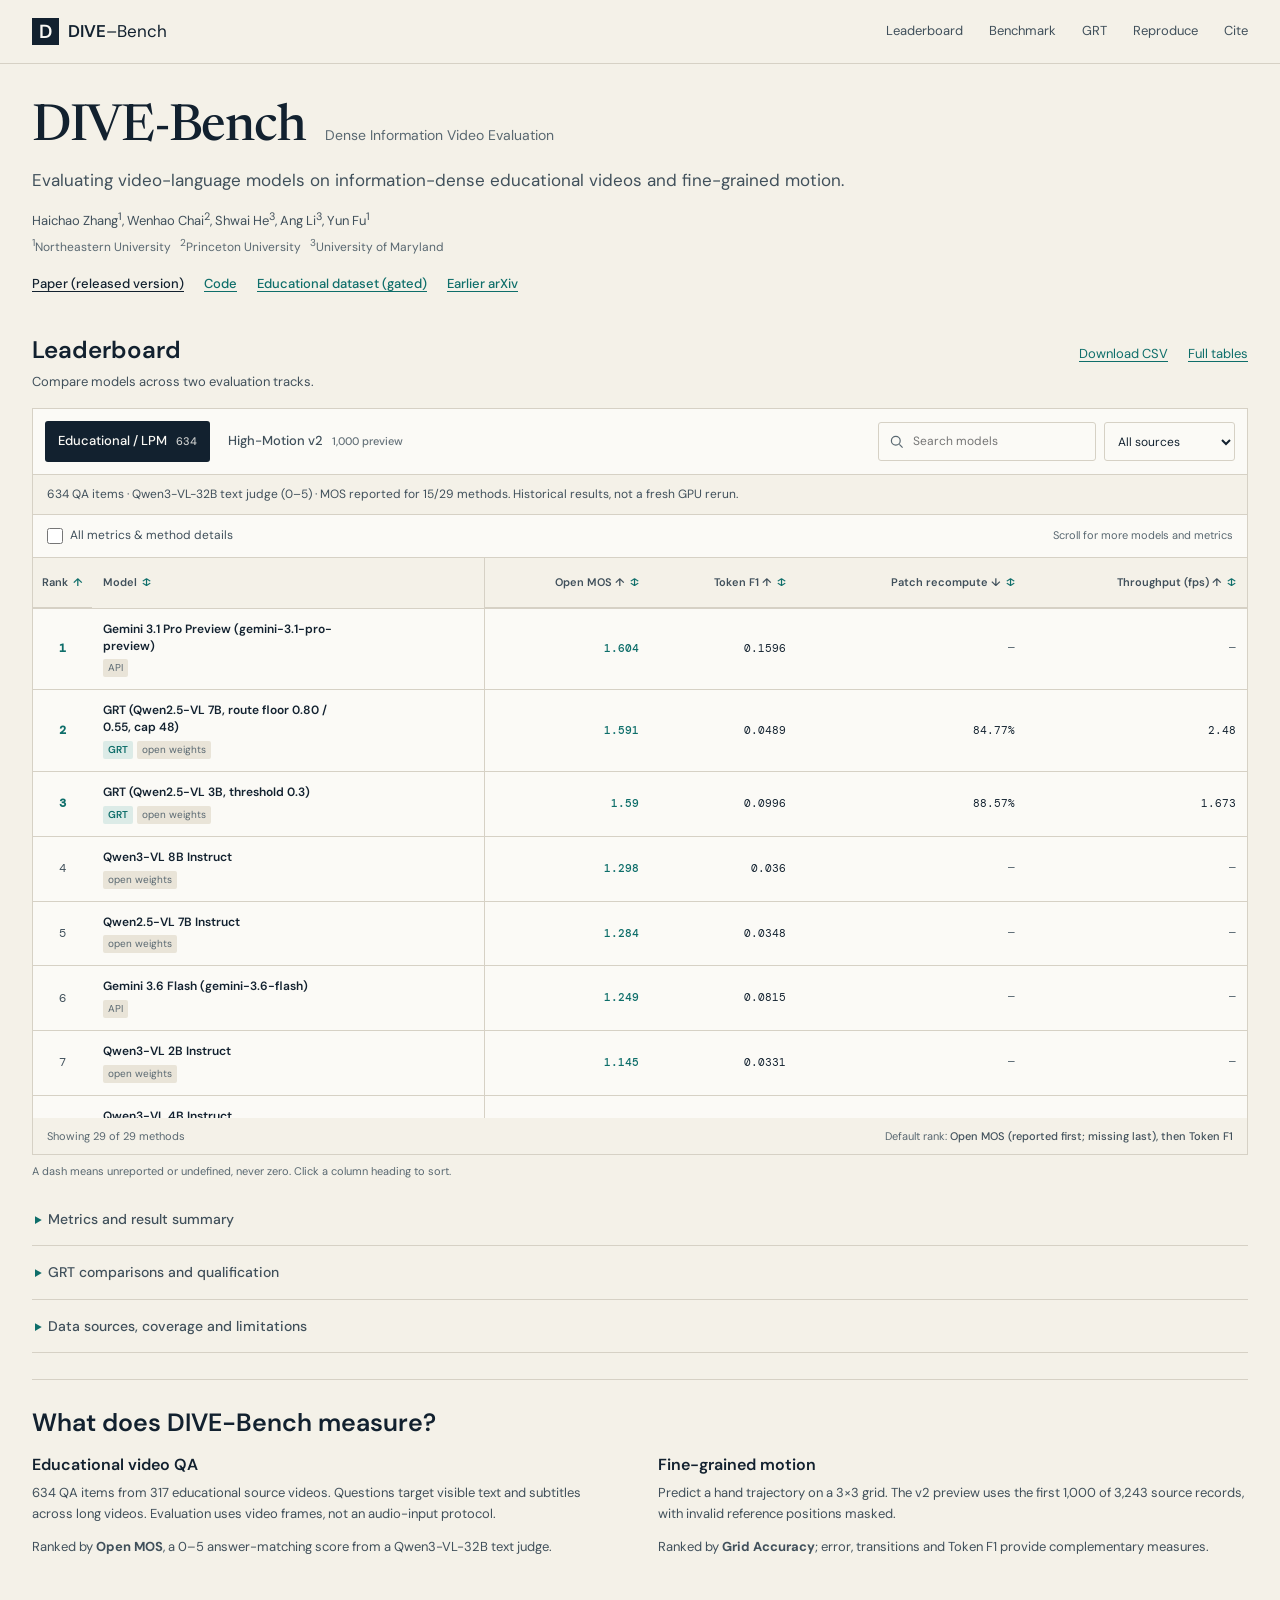
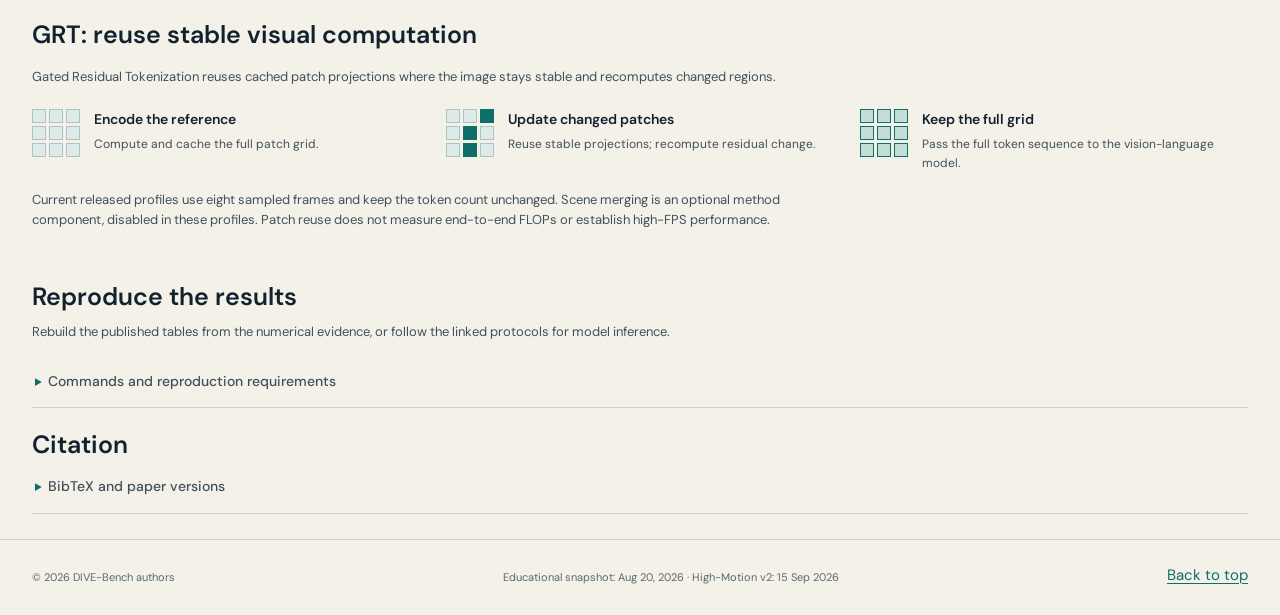
==== commit 28add184: "Keep the primary score visible on narrow screens" ====
--- a/index.html
+++ b/index.html
@@ -16,7 +16,7 @@
   <link rel="preconnect" href="https://fonts.gstatic.com" crossorigin>
   <link href="https://fonts.googleapis.com/css2?family=DM+Mono:wght@400;500&amp;family=DM+Sans:wght@400;500;600;700&amp;family=Newsreader:opsz,wght@6..72,500;6..72,600&amp;display=swap" rel="stylesheet">
   <link rel="icon" href="data:image/svg+xml,%3Csvg xmlns='http://www.w3.org/2000/svg' viewBox='0 0 100 100'%3E%3Crect rx='20' width='100' height='100' fill='%2312212f'/%3E%3Cpath d='M20 64V29h25c20 0 33 12 33 35S65 91 45 91H20V64zm18 11h7c10 0 15-3 15-13 0-12-6-17-16-17h-6v30z' fill='%23f4f1e8'/%3E%3Ccircle cx='78' cy='23' r='9' fill='%23df5d3b'/%3E%3C/svg%3E">
-  <link rel="stylesheet" href="styles.css?v=20261026-leaderboard">
+  <link rel="stylesheet" href="styles.css?v=20261026-leaderboard-v2">
 </head>
 <body>
   <a class="skip-link" href="#main-content">Skip to content</a>
@@ -72,7 +72,7 @@
         <p class="track-context" id="track-context" aria-live="polite">Educational: 634 QA items. Scores are a historical snapshot, not a fresh GPU rerun.</p>
         <div class="table-options">
           <label class="metrics-toggle"><input id="show-all-metrics" type="checkbox"> All metrics &amp; method details</label>
-          <span>Scroll the table to see more columns</span>
+          <span>Scroll for more models and metrics</span>
         </div>
         <div class="table-scroll" role="region" tabindex="0" aria-label="Scrollable leaderboard table">
           <table id="leaderboard-table">
@@ -204,7 +204,7 @@
   </main>
   <footer class="site-footer"><div class="section-shell footer-inner"><p>© 2026 DIVE-Bench authors</p><p>Educational snapshot: <span id="footer-sync-date">20 Aug 2026</span> · High-Motion v2: 15 Sep 2026</p><a href="#top">Back to top</a></div></footer>
   <script src="data/leaderboard.js?v=1f1b5a79c74ff763" defer></script>
-  <script src="data/public-audit.js?v=20261026-leaderboard" defer></script>
-  <script src="app.js?v=20261026-leaderboard" defer></script>
+  <script src="data/public-audit.js?v=20261026-leaderboard-v2" defer></script>
+  <script src="app.js?v=20261026-leaderboard-v2" defer></script>
 </body>
 </html>
--- a/styles.css
+++ b/styles.css
@@ -320,6 +320,13 @@
   #leaderboard-table th:nth-child(2), #leaderboard-table td:nth-child(2) { position: static; min-width: 215px; max-width: 215px; box-shadow: none; }
   #leaderboard-table thead th:nth-child(2) { position: sticky; top: 0; left: auto; z-index: 3; }
   .model-name { max-width: 195px; }
+  #leaderboard-table[data-view="compact"] { table-layout: fixed; width: 760px; }
+  #leaderboard-table[data-view="compact"] th:first-child, #leaderboard-table[data-view="compact"] td:first-child { width: 40px; min-width: 40px; }
+  #leaderboard-table[data-view="compact"] th:nth-child(2), #leaderboard-table[data-view="compact"] td:nth-child(2) { width: 145px; min-width: 145px; max-width: 145px; }
+  #leaderboard-table[data-view="compact"] th:nth-child(3), #leaderboard-table[data-view="compact"] td:nth-child(3) { width: 100px; }
+  #leaderboard-table[data-view="compact"] .model-name { max-width: 125px; }
+  #leaderboard-table[data-view="compact"] .metric-coverage { white-space: normal; }
+  #leaderboard-table[data-empty="true"] { width: 100%; }
   th, td { padding: 10px; }
   .table-footer { align-items: flex-start; flex-direction: column; padding: 10px; }
   .disclosure > summary { padding-block: 14px; font-size: 13px; }
